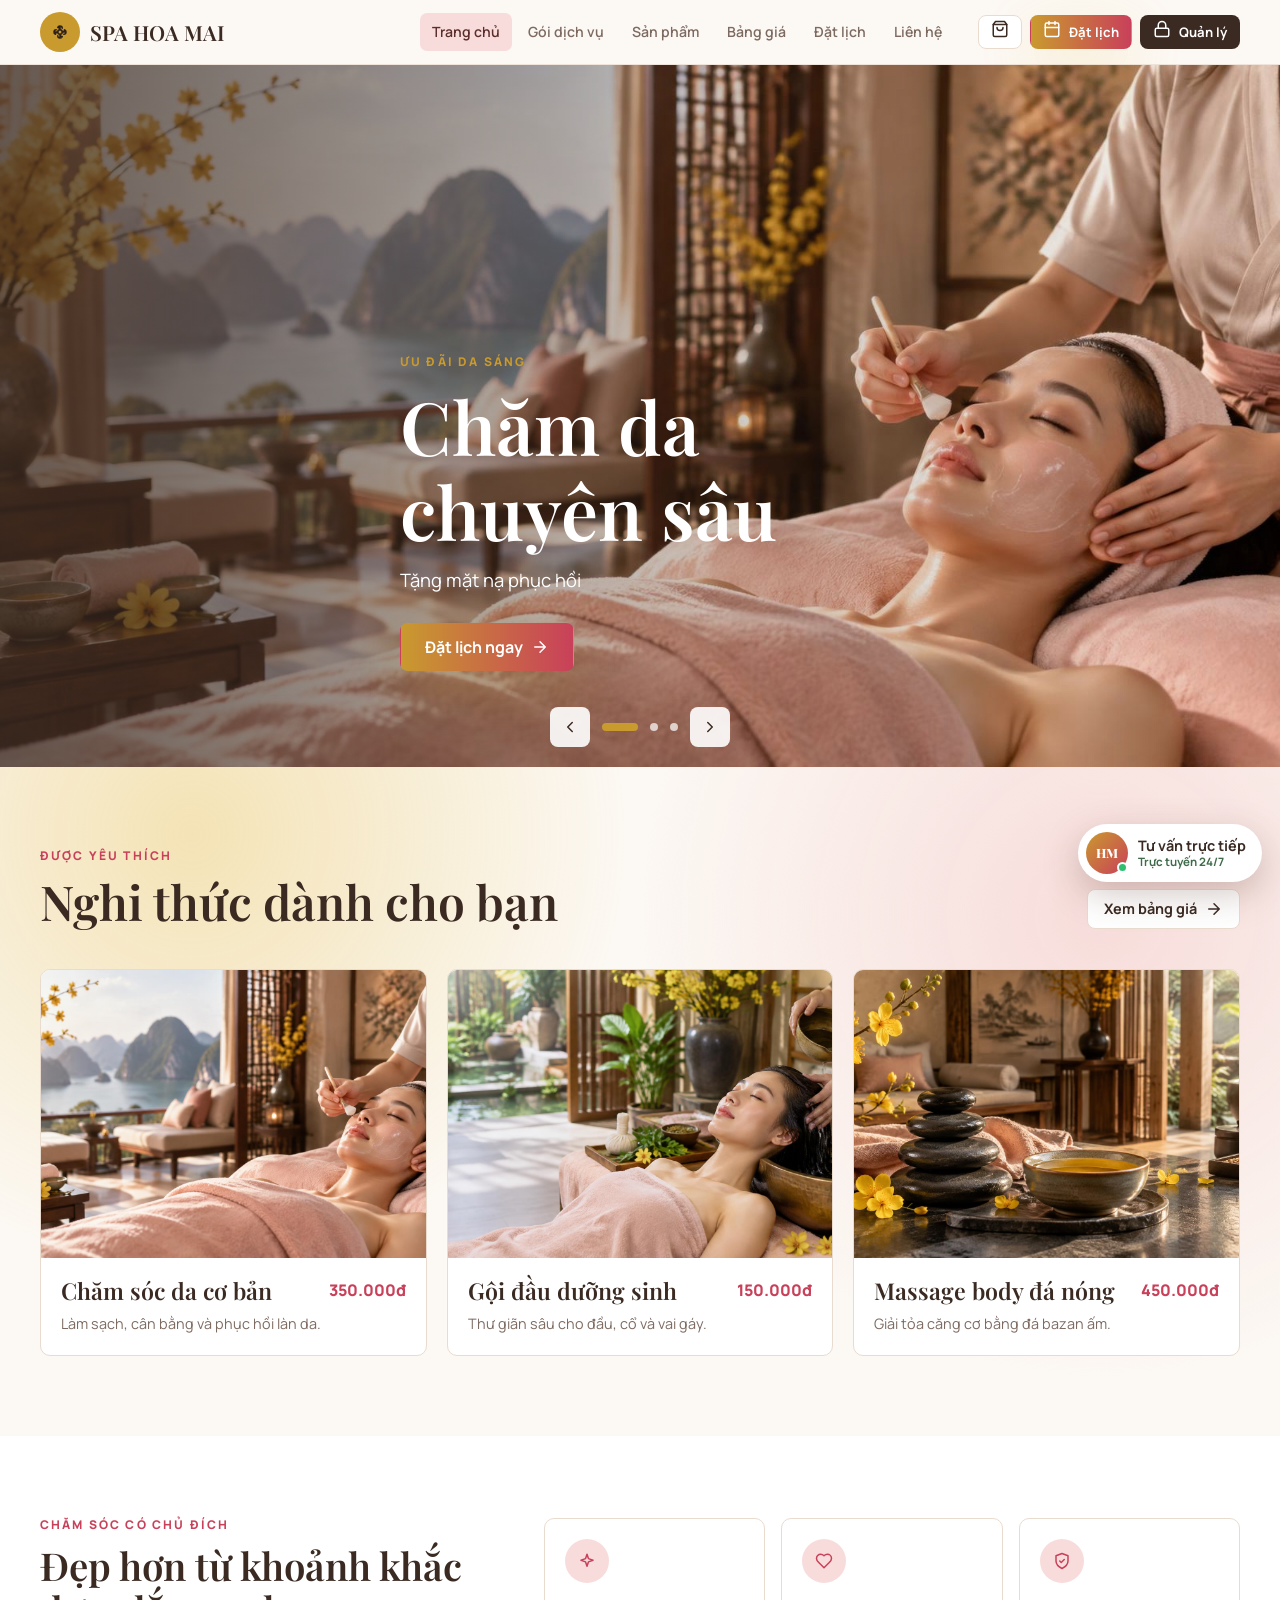
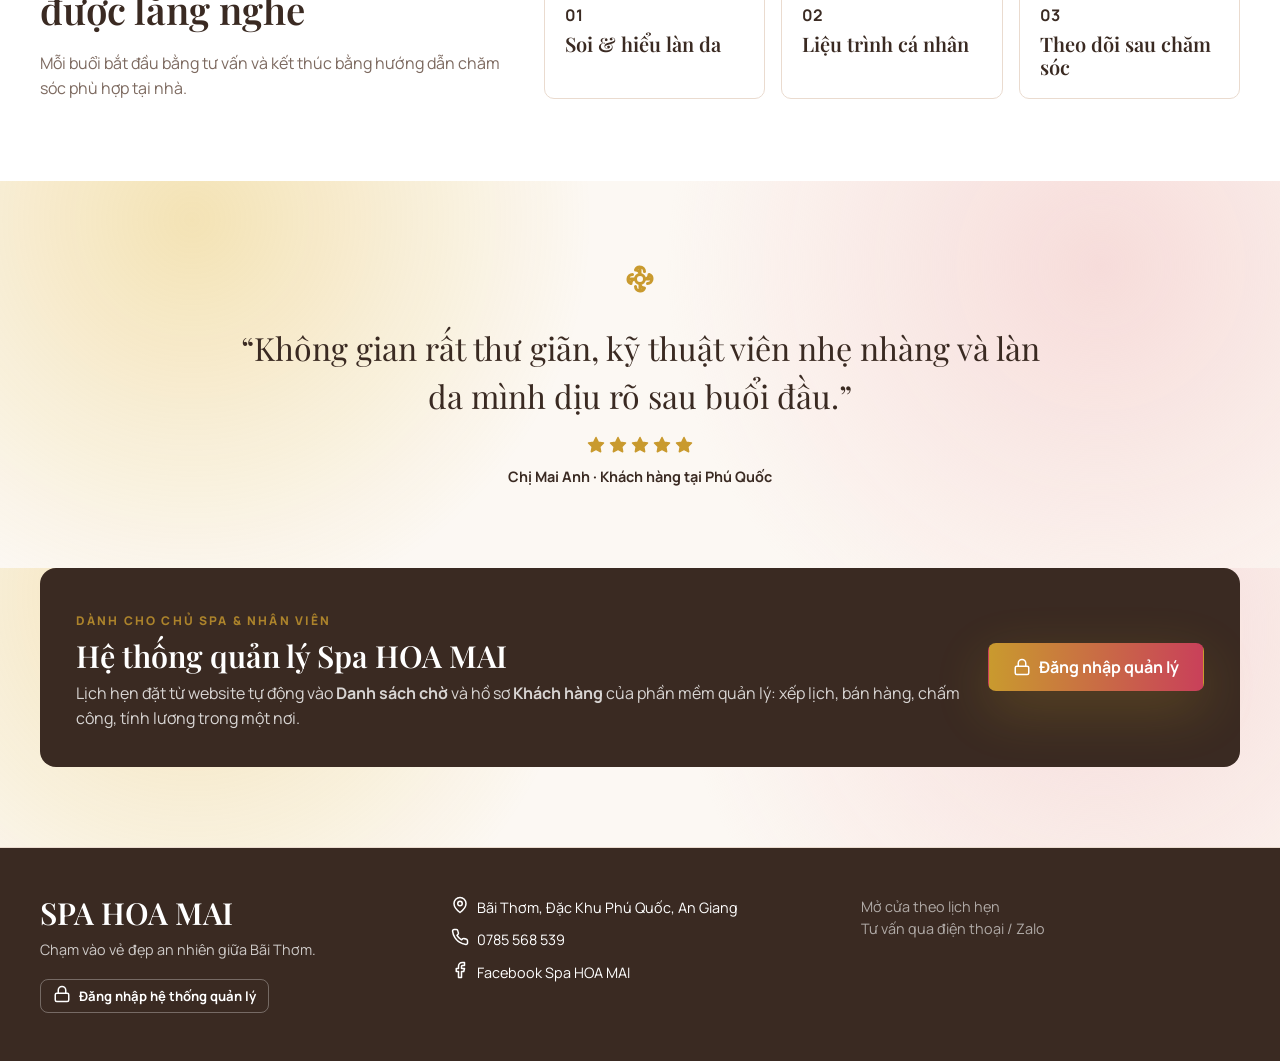
==== index.html @ ad9b7788 "Đổi tài khoản nhận tiền sang ACB 229338189 (tài khoản SePay theo dõi) Co-Authored-By: Claude Opus 5." ====
<!doctype html>
<html lang="vi">
<head>
<meta charset="utf-8">
<meta name="viewport" content="width=device-width,initial-scale=1">
<title>Spa HOA MAI — Chạm vào vẻ đẹp an nhiên</title>
<meta name="description" content="Đặt lịch chăm sóc da, gội đầu dưỡng sinh và massage đá nóng tại Spa HOA MAI, Bãi Thơm, Phú Quốc.">
<meta property="og:title" content="Spa HOA MAI — Chạm vào vẻ đẹp an nhiên">
<meta property="og:description" content="Liệu trình thư giãn và chăm sóc sắc đẹp tại Bãi Thơm, Phú Quốc.">
<meta property="og:type" content="website">
<meta property="og:image" content="assets/hoa-mai-facial.jpg">
<link rel="icon" href="favicon.ico">
<link rel="preconnect" href="https://fonts.googleapis.com">
<link rel="preconnect" href="https://fonts.gstatic.com" crossorigin>
<link href="https://fonts.googleapis.com/css2?family=Manrope:wght@400;500;600;700;800&family=Playfair+Display:wght@500;600;700&family=Dancing+Script:wght@600;700&display=swap" rel="stylesheet">
<style>
:root{--bg:#fcf8f3;--fg:#3a2a22;--card:#fff;--primary:#c99a2e;--pfg:#2e211a;--secondary:#f6e1e0;--muted:#f5efe8;--mfg:#7d6a60;--accent:#f8dcdb;--afg:#5c2e2b;--border:#eadbcf;--gold:#e0b227;--blush:#f5d3d2;--rose:#c9405a;--leaf:#3f6b4a;--r:10px;--shadow:0 18px 55px rgba(224,178,39,.2)}
*{box-sizing:border-box}[hidden]{display:none!important}html{scroll-behavior:smooth}
body{margin:0;background:var(--bg);color:var(--fg);font-family:Manrope,system-ui,sans-serif;line-height:1.55;-webkit-font-smoothing:antialiased}
img{max-width:100%;display:block}a{color:inherit;text-decoration:none}button{font:inherit;cursor:pointer}
h1,h2,h3,.display{font-family:"Playfair Display",Georgia,serif;font-weight:600;margin:0;line-height:1.15}
p{margin:0}
:focus-visible{outline:3px solid rgba(201,154,46,.55);outline-offset:3px}
.wrap{max-width:1240px;margin:0 auto;padding:0 20px}
.eyebrow{color:var(--rose);font-size:.75rem;font-weight:800;text-transform:uppercase;letter-spacing:.18em}
.muted{color:var(--mfg)}
.mesh{background:radial-gradient(circle at 15% 10%,rgba(224,178,39,.3),transparent 35%),radial-gradient(circle at 86% 22%,rgba(245,211,210,.75),transparent 38%),var(--bg)}
.card{background:var(--card);border:1px solid var(--border);border-radius:var(--r)}
.glow{border:1px solid var(--border);transition:border-color .25s,box-shadow .25s,transform .25s}
.glow:hover{border-color:var(--gold);box-shadow:0 15px 45px rgba(224,178,39,.23);transform:translateY(-3px)}
svg.i{width:18px;height:18px;flex-shrink:0;stroke:currentColor;fill:none;stroke-width:2;stroke-linecap:round;stroke-linejoin:round}
/* buttons */
.btn{display:inline-flex;align-items:center;justify-content:center;gap:8px;height:40px;padding:0 16px;border-radius:8px;border:1px solid transparent;font-weight:700;font-size:.9rem;background:transparent;color:inherit;transition:filter .2s,background .2s,border-color .2s;white-space:nowrap}
.btn.luxe{background:linear-gradient(90deg,var(--primary),var(--rose));color:#fff;box-shadow:var(--shadow)}
.btn.luxe:hover{filter:brightness(1.06)}
.btn.outline{border-color:var(--border);background:var(--card)}
.btn.outline:hover{border-color:var(--gold);background:var(--accent)}
.btn.ghost:hover{background:var(--accent)}
.btn.lg{height:48px;padding:0 24px;font-size:1rem}
.btn.sm{height:34px;padding:0 12px;font-size:.82rem}
.btn.icon{width:40px;padding:0}
.btn.dark{background:var(--fg);color:#fff}
.btn:disabled{opacity:.6;cursor:not-allowed}
/* header */
header.top{position:sticky;top:0;z-index:40;background:rgba(252,248,243,.92);backdrop-filter:blur(16px);border-bottom:1px solid rgba(234,219,207,.7)}
.hbar{display:flex;align-items:center;gap:24px;padding-top:12px;padding-bottom:12px}
.brand{display:flex;align-items:center;gap:10px;min-width:0}
.brand .logo{width:40px;height:40px;border-radius:50%;background:var(--primary);color:var(--pfg);display:grid;place-items:center}
.brand b{font-family:"Playfair Display",serif;font-size:1.3rem;font-weight:600;white-space:nowrap}
nav.main{display:flex;gap:4px;margin-left:auto}
nav.main a{padding:8px 12px;border-radius:7px;font-size:.88rem;font-weight:600;color:var(--mfg);transition:background .2s,color .2s}
nav.main a:hover,nav.main a.on{background:var(--accent);color:var(--afg)}
.hact{display:flex;gap:8px;align-items:center}
.cartdot{position:relative}
.cartdot i{position:absolute;top:-6px;right:-6px;min-width:18px;height:18px;border-radius:9px;background:var(--rose);color:#fff;font-size:.68rem;font-style:normal;display:grid;place-items:center;padding:0 4px}
@media(max-width:1020px){
 .hbar{flex-wrap:wrap;gap:10px}
 .hact{margin-left:auto}
 nav.main{order:3;width:100%;display:grid;grid-template-columns:repeat(3,1fr);border-top:1px solid rgba(234,219,207,.6);padding-top:8px;margin-left:0}
 nav.main a{text-align:center;font-size:.72rem;padding:8px 4px}
 .hide-sm{display:none!important}
}
@media(max-width:430px){.xs-hide{display:none}.brand b{font-size:1.1rem}.hbar{flex-wrap:wrap}}
/* hero */
.hero{position:relative;min-height:78vh;overflow:hidden;background:var(--fg)}
.slide{position:absolute;inset:0;opacity:0;transition:opacity .7s;pointer-events:none}
.slide.on{opacity:1;pointer-events:auto}
.slide img{width:100%;height:100%;object-fit:cover}
.slide .ov{position:absolute;inset:0;background:linear-gradient(90deg,rgba(58,42,34,.78),rgba(58,42,34,.25) 55%,transparent)}
.slide .txt{position:absolute;left:0;right:0;bottom:96px}
.slide .txt>div{max-width:520px;color:#fff}
.slide h1{font-size:clamp(2.8rem,6vw,4.6rem);margin-top:12px}
.slide p.c{font-size:1.15rem;margin-top:14px}
.dots{position:absolute;left:0;right:0;bottom:20px;display:flex;justify-content:center;align-items:center;gap:12px}
.dots .d{height:8px;width:8px;border-radius:4px;border:0;background:rgba(255,255,255,.7);transition:all .3s;padding:0}
.dots .d.on{width:36px;background:var(--primary)}
.dots .btn{background:rgba(255,255,255,.9);color:var(--fg)}
@media(max-width:700px){.hero{min-height:72vh}.slide .txt{bottom:80px}}
/* sections */
section.pad{padding:80px 0}
@media(max-width:700px){section.pad{padding:56px 0}}
.shead{display:flex;justify-content:space-between;align-items:flex-end;gap:16px;flex-wrap:wrap}
.shead h2{font-size:clamp(2rem,4vw,3rem);margin-top:8px}
.grid3{display:grid;grid-template-columns:repeat(3,1fr);gap:20px;margin-top:40px}
@media(max-width:860px){.grid3{grid-template-columns:1fr}}
.svc{overflow:hidden;background:var(--card);border-radius:var(--r);display:block}
.svc .ph{aspect-ratio:4/3;overflow:hidden}
.svc .ph img{width:100%;height:100%;object-fit:cover;transition:transform .5s}
.svc:hover .ph img{transform:scale(1.05)}
.svc .bd{padding:20px}
.svc .row{display:flex;justify-content:space-between;gap:12px}
.svc h3{font-size:1.45rem}
.price{color:var(--rose);font-weight:800;white-space:nowrap}
.why{display:grid;grid-template-columns:.8fr 1.2fr;gap:40px;align-items:center}
@media(max-width:860px){.why{grid-template-columns:1fr}}
.why .steps{display:grid;grid-template-columns:repeat(3,1fr);gap:16px}
@media(max-width:600px){.why .steps{grid-template-columns:1fr}}
.stepc{padding:20px;border-radius:var(--r);background:var(--card)}
.ic{width:44px;height:44px;border-radius:50%;background:var(--accent);color:var(--rose);display:grid;place-items:center}
.quote{max-width:880px;margin:0 auto;text-align:center}
.quote .q{font-family:"Playfair Display",serif;font-size:clamp(1.5rem,3vw,2rem);line-height:1.5;margin-top:20px}
.stars{display:flex;justify-content:center;gap:4px;color:var(--primary);margin-top:16px}
.stars svg{fill:currentColor}
.crmband{background:var(--fg);color:#fff;border-radius:16px;padding:36px;display:grid;grid-template-columns:1.3fr auto;gap:24px;align-items:center}
.crmband p{opacity:.8;margin-top:8px}
@media(max-width:760px){.crmband{grid-template-columns:1fr;padding:26px}}
/* page intro */
.intro{border-bottom:1px solid var(--border)}
.intro .wrap{padding-top:48px;padding-bottom:64px}
.intro h1{font-size:clamp(2.2rem,5vw,3.8rem);max-width:780px;margin-top:12px}
.intro p.c{max-width:640px;margin-top:16px}
/* table */
.tbl{overflow-x:auto;border-radius:var(--r);border:1px solid var(--border);background:var(--card);box-shadow:var(--shadow)}
table{width:100%;min-width:650px;border-collapse:collapse;text-align:left}
thead{background:var(--rose);color:#fff}
th,td{padding:16px 20px}
th{font-size:.85rem}
tbody tr{border-top:1px solid var(--border);transition:background .2s}
tbody tr:nth-child(even){background:rgba(246,225,224,.35)}
tbody tr:hover{background:rgba(248,220,219,.7)}
.lnk{display:inline-flex;align-items:center;gap:4px;color:var(--rose);font-weight:700}
/* product */
.prod{display:grid;grid-template-columns:1.15fr .85fr;gap:40px;margin-top:28px}
@media(max-width:960px){.prod{grid-template-columns:1fr}}
.hero-img{aspect-ratio:4/3;overflow:hidden;border-radius:var(--r);background:var(--muted)}
.hero-img img{width:100%;height:100%;object-fit:cover}
.thumbs{display:grid;grid-template-columns:repeat(3,1fr);gap:12px;margin-top:12px}
.thumbs button{aspect-ratio:4/3;overflow:hidden;border-radius:8px;border:2px solid transparent;padding:0;background:none}
.thumbs button.on{border-color:var(--primary)}
.thumbs img{width:100%;height:100%;object-fit:cover}
.sticky{position:sticky;top:130px;align-self:start}
@media(max-width:960px){.sticky{position:static}}
fieldset{border:0;padding:0;margin:24px 0 0}
legend{font-weight:800;font-size:.88rem;margin-bottom:8px;padding:0}
.opts{display:flex;flex-wrap:wrap;gap:8px}
.grid4{display:grid;grid-template-columns:repeat(4,1fr);gap:16px;margin-top:32px}
@media(max-width:860px){.grid4{grid-template-columns:1fr 1fr}}
.grid2{display:grid;grid-template-columns:1fr 1fr;gap:24px}
@media(max-width:760px){.grid2{grid-template-columns:1fr}}
.pkg{overflow:hidden;display:flex;flex-direction:column}.pkg .art{aspect-ratio:5/3;border-bottom:1px solid var(--border);overflow:hidden}.pkg .art img{width:100%;height:100%;object-fit:cover;display:block;transition:transform .5s}.pkg:hover .art img{transform:scale(1.05)}
.treat{display:grid;grid-template-columns:180px 1fr;overflow:hidden;border-radius:var(--r);background:var(--card)}
.treat img{width:100%;height:100%;min-height:190px;object-fit:cover}
@media(max-width:560px){.pkg{overflow:hidden;display:flex;flex-direction:column}.pkg .art{aspect-ratio:5/3;border-bottom:1px solid var(--border);overflow:hidden}.pkg .art img{width:100%;height:100%;object-fit:cover;display:block;transition:transform .5s}.pkg:hover .art img{transform:scale(1.05)}
.treat{grid-template-columns:1fr}}
/* cart */
.cart{display:grid;grid-template-columns:1fr .9fr;gap:32px;margin-top:32px}
@media(max-width:960px){.cart{grid-template-columns:1fr}}
.citem{display:grid;grid-template-columns:72px minmax(0,1fr) auto;gap:12px;align-items:center;padding:12px;border-radius:var(--r);background:var(--card);margin-bottom:12px}
.citem img{width:64px;height:64px;border-radius:8px;object-fit:cover}
.trunc{white-space:nowrap;overflow:hidden;text-overflow:ellipsis}
.form{padding:24px;border-radius:var(--r);background:var(--card);border:1px solid var(--border);box-shadow:var(--shadow)}
.form .f{display:grid;gap:14px;margin-top:20px}
.inp{height:44px;width:100%;border:1px solid var(--border);border-radius:8px;background:var(--bg);padding:0 12px;font:inherit;color:inherit}
textarea.inp{height:auto;min-height:80px;padding:10px 12px;resize:vertical}
.inp:focus{outline:2px solid rgba(201,154,46,.5);border-color:var(--primary)}
.two{display:grid;grid-template-columns:1fr 1fr;gap:12px}
@media(max-width:480px){.two{grid-template-columns:1fr}}
.total{display:flex;justify-content:space-between;border-top:1px solid var(--border);padding-top:20px;font-size:1.3rem;font-weight:800}
.ok{max-width:520px;margin:0 auto;padding:28px;text-align:center;border:1px solid var(--primary);border-radius:var(--r);background:var(--card);box-shadow:var(--shadow)}
.qr{margin:20px auto 0;width:100%;max-width:280px;aspect-ratio:1;border-radius:var(--r);border:1px solid var(--border);object-fit:contain;background:#fff}
.bank{margin-top:20px;border-radius:8px;background:var(--muted);padding:16px;font-size:.9rem}
.note{font-size:.82rem;border-radius:8px;background:var(--accent);color:var(--afg);padding:10px 12px}
/* modal */
.modal{position:fixed;inset:0;background:rgba(40,28,22,.55);display:grid;place-items:center;z-index:60;padding:16px}
.modal[hidden]{display:none}
.modal .box{width:100%;max-width:460px;background:var(--card);border-radius:14px;padding:24px;display:grid;gap:16px}
/* footer */
footer{background:var(--fg);color:#fff;border-top:1px solid var(--border)}
footer .wrap{display:grid;grid-template-columns:repeat(3,1fr);gap:32px;padding-top:48px;padding-bottom:48px}
footer a:hover{color:var(--primary)}
footer .ln{display:flex;gap:8px;align-items:center;font-size:.9rem;margin-bottom:8px}
@media(max-width:760px){footer .wrap{grid-template-columns:1fr}}
.totop{position:fixed;bottom:20px;left:50%;transform:translateX(-50%);z-index:50;border-radius:50%}
.toast{position:fixed;bottom:24px;right:24px;background:var(--fg);color:#fff;padding:12px 16px;border-radius:10px;z-index:70;font-size:.9rem;max-width:320px}
.bk{display:grid;grid-template-columns:minmax(0,1fr) 380px;gap:28px;margin-top:24px;align-items:start}
@media(max-width:1000px){.bk{grid-template-columns:1fr}}
.bk-main{display:grid;gap:18px;min-width:0}.bk-main>*{min-width:0}
.bk-card{background:var(--card);border:1px solid var(--border);border-radius:14px;padding:22px}
.bk-h{display:flex;gap:14px;align-items:flex-start;margin-bottom:16px}.bk-h h2{font-size:1.35rem}.bk-h p{font-size:.84rem;margin-top:2px}
.bk-n{width:32px;height:32px;border-radius:50%;background:linear-gradient(135deg,var(--primary),var(--rose));color:#fff;display:grid;place-items:center;font-weight:800;flex-shrink:0}
.f2{display:grid;grid-template-columns:170px 1fr 1fr;gap:12px}.f2 label{font-size:.8rem;font-weight:700;display:grid;gap:6px}
@media(max-width:700px){.f2{grid-template-columns:1fr 1fr}.f2 label:nth-child(2){grid-column:span 1}}
@media(max-width:460px){.f2{grid-template-columns:1fr}}
.empty-note{padding:14px;border:1px dashed var(--border);border-radius:10px;font-size:.9rem;margin-bottom:12px}
.addrow{display:flex;gap:8px;margin-top:4px}.addrow .inp{flex:1}
.prods{display:grid;grid-template-columns:repeat(auto-fill,minmax(240px,1fr));gap:10px}
.prod-r{display:flex;justify-content:space-between;align-items:center;gap:10px;border:1px solid var(--border);border-radius:10px;padding:10px 12px;transition:border-color .2s,background .2s}
.prod-r.on{border-color:var(--primary);background:#fdf6ea}
.qty{display:flex;align-items:center;gap:6px}.qty button{width:30px;height:30px;border-radius:8px;border:1px solid var(--border);background:var(--bg);font-weight:800}.qty button:disabled{opacity:.4;cursor:not-allowed}.qty span{min-width:18px;text-align:center;font-weight:800}
.days{display:flex;gap:8px;overflow-x:auto;padding-bottom:6px;scrollbar-width:thin}
.day{flex:0 0 64px;display:grid;justify-items:center;gap:0;padding:8px 0;border:1px solid var(--border);border-radius:10px;background:var(--bg)}
.day b{font-size:1.25rem;line-height:1.2}.day small{font-size:.7rem;color:var(--mfg)}
.day.on,.slot.on{background:linear-gradient(135deg,var(--primary),var(--rose));border-color:transparent;color:#fff}.day.on small{color:rgba(255,255,255,.85)}
.slots{display:grid;grid-template-columns:repeat(auto-fill,minmax(74px,1fr));gap:8px;margin-top:14px}
.slot{height:38px;border:1px solid var(--border);border-radius:8px;background:var(--bg);font-weight:700;font-size:.88rem}
.slot:hover:not(:disabled),.day:hover,.stf:hover:not(:disabled){border-color:var(--gold)}
.slot:disabled{opacity:.35;text-decoration:line-through;cursor:not-allowed}
.staffs{display:grid;grid-template-columns:repeat(auto-fill,minmax(130px,1fr));gap:10px}
.stf{display:grid;justify-items:center;gap:4px;padding:14px 8px;border:1.5px solid var(--border);border-radius:12px;background:var(--bg);text-align:center}
.stf .av{width:42px;height:42px;border-radius:50%;color:#fff;display:grid;place-items:center;font-weight:800;font-size:1.05rem}
.stf small{font-size:.74rem;color:var(--mfg)}
.stf.on{border-color:var(--rose);background:var(--accent)}
.stf:disabled{opacity:.45;cursor:not-allowed}
.bk-sum{position:sticky;top:130px;background:var(--card);border:1px solid var(--border);border-radius:14px;padding:22px;box-shadow:var(--shadow)}
@media(max-width:1000px){.bk-sum{position:static}}
.bk-sum h2{font-size:1.4rem;margin-bottom:8px}
.sgroup{border-top:1px solid var(--border);padding:12px 0}
.sl{font-size:.7rem;font-weight:800;letter-spacing:.14em;text-transform:uppercase;color:var(--rose);margin-bottom:6px}
.sr{display:flex;justify-content:space-between;gap:12px;font-size:.88rem;padding:3px 0}.sr span{color:var(--mfg)}.sr span small{display:block;font-size:.74rem}.sr b{text-align:right}
.bk-sum .total{font-size:1.15rem;padding-top:10px;margin-top:6px}
.done{max-width:980px;margin:0 auto;background:var(--card);border:1px solid var(--primary);border-radius:16px;padding:28px;box-shadow:var(--shadow)}
.done-h{display:flex;gap:16px;align-items:center;padding-bottom:18px;border-bottom:1px solid var(--border)}
.done-g{display:grid;grid-template-columns:minmax(0,1fr) 300px;gap:28px;margin-top:8px}
@media(max-width:820px){.done-g{grid-template-columns:1fr}}
.dt{font-family:Manrope;font-size:.75rem;font-weight:800;letter-spacing:.14em;text-transform:uppercase;color:var(--rose);margin:20px 0 8px}
table.kv{min-width:0;width:100%}table.kv th,table.kv td{padding:7px 0;border-bottom:1px dashed var(--border);font-size:.92rem;vertical-align:top}table.kv th{color:var(--mfg);font-weight:600;width:42%}
.done .tbl thead{background:var(--muted);color:var(--fg)}.done .tbl th,.done .tbl td{padding:10px 14px}
.done-pay{text-align:center;padding-top:20px}
.done-a{display:flex;gap:8px;justify-content:center;flex-wrap:wrap;margin-top:22px}
a.pkg{color:inherit}
@media print{header.top,footer,.totop,.noprint,.toast{display:none!important}.mesh{background:#fff!important}.done{box-shadow:none;border-color:#ccc}}
.fsm{position:fixed;inset:0;z-index:80;background:rgba(40,22,16,.62);backdrop-filter:blur(3px);display:grid;place-items:center;padding:16px;animation:fsfade .25s ease}
@keyframes fsfade{from{opacity:0}to{opacity:1}}@keyframes fspop{from{opacity:0;transform:translateY(16px) scale(.97)}to{opacity:1;transform:none}}
.fsbox{position:relative;width:100%;max-width:560px;max-height:calc(100vh - 32px);overflow:auto;background:var(--card);border-radius:20px;box-shadow:0 30px 80px rgba(0,0,0,.35);animation:fspop .35s ease}
.fsx{position:absolute;top:12px;right:12px;z-index:2;width:40px;height:40px;border-radius:50%;border:0;background:rgba(255,255,255,.95);color:var(--fg);display:grid;place-items:center;box-shadow:0 4px 14px rgba(0,0,0,.2);transition:transform .2s}
.fsx:hover{transform:rotate(90deg)}
.fshero{position:relative;height:190px;overflow:hidden}.fshero img{width:100%;height:100%;object-fit:cover}
.fshero::after{content:"";position:absolute;inset:0;background:linear-gradient(180deg,rgba(58,42,34,.05),rgba(58,42,34,.75))}
.fsbadge{position:absolute;left:18px;top:16px;z-index:1;display:inline-flex;align-items:center;gap:6px;background:linear-gradient(90deg,var(--primary),var(--rose));color:#fff;font-weight:800;font-size:.78rem;letter-spacing:.16em;padding:7px 14px;border-radius:99px;box-shadow:0 6px 18px rgba(201,64,90,.4)}
.fsbadge svg{width:15px;height:15px;fill:#fff;stroke:none}
.fscd{position:absolute;left:18px;right:18px;bottom:14px;z-index:1;display:flex;align-items:center;gap:8px;color:#fff;font-size:.8rem;font-weight:700}
.fscd b{display:inline-grid;place-items:center;min-width:42px;height:42px;border-radius:10px;background:rgba(255,255,255,.18);backdrop-filter:blur(4px);font-size:1.2rem;font-variant-numeric:tabular-nums}
.fscd small{display:block;font-size:.62rem;opacity:.8;text-align:center;margin-top:2px}
.fsbody{padding:20px 22px 22px}
.fsbody h2{font-size:1.8rem}.fsbody .sub{color:var(--mfg);margin-top:6px}
.fsit{display:grid;grid-template-columns:64px minmax(0,1fr) auto;gap:12px;align-items:center;padding:12px 0;border-bottom:1px dashed var(--border)}
.fsit img{width:64px;height:64px;border-radius:10px;object-fit:cover}
.fsit .old{color:var(--mfg);text-decoration:line-through;font-size:.82rem;margin-right:6px}
.fsit .new{color:var(--rose);font-weight:800;font-size:1.05rem}
.fsit .off{display:inline-block;background:var(--accent);color:var(--afg);font-size:.7rem;font-weight:800;border-radius:6px;padding:2px 6px;margin-left:6px}
.fsbar{height:6px;border-radius:3px;background:var(--muted);margin-top:6px;overflow:hidden}.fsbar i{display:block;height:100%;background:linear-gradient(90deg,var(--primary),var(--rose))}
.fscode{display:flex;align-items:center;justify-content:space-between;gap:10px;margin-top:16px;padding:10px 14px;border:1.5px dashed var(--primary);border-radius:10px;background:#fdf6ea}
.fscode b{letter-spacing:.14em;font-size:1.05rem}
.fschip{position:fixed;left:16px;bottom:16px;z-index:55;display:inline-flex;align-items:center;gap:8px;border:0;border-radius:99px;padding:10px 16px;background:linear-gradient(90deg,var(--primary),var(--rose));color:#fff;font-weight:800;font-size:.85rem;box-shadow:0 10px 30px rgba(201,64,90,.35)}
.fschip svg{width:16px;height:16px;fill:#fff;stroke:none}.fschip span{font-variant-numeric:tabular-nums;opacity:.9;font-weight:700}
body.noscroll{overflow:hidden}
@media(max-width:520px){.fsit{grid-template-columns:56px minmax(0,1fr)}.fsit img{width:56px;height:56px}.fsit .btn{grid-column:2;justify-self:start}.fshero{height:160px}.fsbody h2{font-size:1.45rem}.fscd b{min-width:36px;height:36px;font-size:1rem}}
.mn-page{padding:32px 0 64px;background:radial-gradient(circle at 10% 0,rgba(224,178,39,.18),transparent 40%),radial-gradient(circle at 90% 30%,rgba(245,211,210,.6),transparent 40%),var(--bg)}
.menu{position:relative;max-width:960px;margin:20px auto 0;padding:48px 56px 0;border-radius:22px;overflow:hidden;background:linear-gradient(180deg,#fbf5ec,#f8efe4);border:1px solid var(--border);box-shadow:0 30px 80px rgba(120,80,40,.14)}
.menu::before{content:"";position:absolute;inset:0;pointer-events:none;opacity:.5;background-image:radial-gradient(rgba(150,110,70,.07) 1px,transparent 1px);background-size:6px 6px}
.menu>*{position:relative}
.br{position:absolute;width:110px;height:190px;color:#3f6b4a;opacity:.22;pointer-events:none}
.br.tl{top:-20px;left:-24px;transform:rotate(-20deg)}.br.tr{top:-20px;right:-24px;transform:scaleX(-1) rotate(-20deg)}
.mn-top{display:flex;align-items:center;justify-content:center;gap:18px;text-align:left}
.mn-logo{width:84px;height:84px;border-radius:50%;border:2px solid var(--primary);display:grid;place-items:center;color:var(--rose);background:#fff8ee;box-shadow:inset 0 0 0 6px #fbf5ec,0 0 0 1px rgba(201,154,46,.35)}
.mn-top h1{font-size:clamp(2.2rem,5vw,3.6rem);letter-spacing:.02em;color:var(--fg)}
.mn-sub{font-family:"Playfair Display",serif;font-size:1.15rem;color:#6b4a3a;margin-top:2px}
.mn-script{font-family:"Dancing Script",cursive;font-size:clamp(2.6rem,6vw,3.8rem);text-align:center;color:var(--rose);line-height:1.1;margin-top:10px}
.mn-orn{display:flex;align-items:center;justify-content:center;gap:12px;color:var(--primary);margin:6px 0 22px}.mn-orn span{height:1px;width:min(34%,240px);background:linear-gradient(90deg,transparent,var(--primary),transparent)}
.mn-band{display:grid;grid-template-columns:1fr auto 1fr auto 1fr;align-items:center;gap:16px;padding:14px 22px;border-radius:99px;background:linear-gradient(90deg,#5c3a2e,#7a4a3a);color:#fbeee0;font-size:.92rem}
.mn-band>a,.mn-band>span{display:flex;align-items:center;gap:10px;justify-content:center}
.mn-band svg.i{width:34px;height:34px;padding:6px;border-radius:50%;border:1.5px solid rgba(251,238,224,.6)}
.mn-band .mid{text-align:center;letter-spacing:.14em;font-size:.78rem;font-weight:700}
.mn-band>i{width:1px;height:34px;background:rgba(251,238,224,.35)}
.mn-band>a span{font-weight:800;font-size:1.05rem;letter-spacing:.04em}
.mn-flash{margin:18px auto 0;width:max-content;max-width:100%;display:flex;align-items:center;gap:8px;padding:8px 16px;border-radius:99px;background:linear-gradient(90deg,var(--primary),var(--rose));color:#fff;font-weight:700;font-size:.85rem}.mn-flash svg{width:15px;height:15px;fill:#fff}
.mn-sec{display:grid;grid-template-columns:230px minmax(0,1fr);gap:30px;align-items:center;padding:30px 0;border-bottom:1px solid rgba(201,154,46,.3)}
.mn-sec.rev{grid-template-columns:minmax(0,1fr) 230px}.mn-sec.rev .mn-deco{order:2}
.mn-deco{position:relative;height:230px}
.mn-deco img{width:210px;height:210px;border-radius:50%;object-fit:cover;border:6px solid #fff;box-shadow:0 14px 40px rgba(120,80,40,.2);position:relative;z-index:1;margin:10px auto 0}
.mn-deco .br{width:90px;height:160px;opacity:.35;bottom:-20px;top:auto;left:-10px}.mn-sec.rev .mn-deco .br{left:auto;right:-10px;transform:scaleX(-1)}
.mn-head{display:flex;align-items:center;gap:16px;margin-bottom:12px}
.mn-ic{width:64px;height:64px;border-radius:50%;background:#5c3a2e;display:grid;place-items:center;flex-shrink:0;box-shadow:0 0 0 4px #fbf5ec,0 0 0 5px rgba(92,58,46,.4)}
.mn-ic svg{width:40px;height:40px;fill:none;stroke:#fbeee0;stroke-width:2.2;stroke-linecap:round;stroke-linejoin:round}
.mn-head h2{font-size:clamp(1.6rem,3vw,2.1rem);letter-spacing:.08em;text-transform:uppercase;color:#5c3a2e}
.mn-list{list-style:none;margin:0;padding:0}
.mn-list a{display:flex;align-items:baseline;gap:10px;padding:7px 4px;border-radius:8px;transition:background .2s,color .2s}
.mn-list a:hover{background:rgba(248,220,219,.6);color:var(--rose)}
.lf{width:15px;height:15px;fill:#3f6b4a;flex-shrink:0;align-self:center}
.mn-list .nm{font-family:"Playfair Display",serif;font-size:1.15rem;white-space:nowrap}
.mn-list .nm small{font-family:Manrope;font-size:.74rem;color:var(--mfg);margin-left:8px;font-weight:600}
.mn-list .ldr{flex:1;border-bottom:2px dotted rgba(92,58,46,.35);transform:translateY(-4px);min-width:20px}
.mn-list .pr{font-family:"Playfair Display",serif;font-weight:700;font-size:1.15rem;white-space:nowrap;color:#5c3a2e}
.mn-list .pr s{font-family:Manrope;font-size:.8rem;font-weight:500;color:var(--mfg)}.mn-list .pr .fl{color:var(--rose)}
.mn-pill{display:inline-flex;align-items:center;gap:8px;margin-top:14px;padding:8px 18px;border-radius:99px;background:#5c3a2e;color:#fbeee0;font-size:.78rem;font-weight:700;letter-spacing:.08em;text-transform:uppercase}
.mn-pill .lf{fill:#e0b227}
.mn-foot-note{display:flex;gap:14px;align-items:center;margin:30px auto 26px;max-width:680px;padding:16px 22px;border:1.5px solid rgba(201,154,46,.5);border-radius:14px;background:rgba(255,255,255,.55);color:#5c3a2e;font-size:.95rem}
.mn-foot-note>svg{color:var(--primary);flex-shrink:0}
.mn-foot{margin:0 -56px;padding:16px;display:flex;justify-content:center;align-items:center;gap:14px;background:linear-gradient(90deg,#5c3a2e,#7a4a3a);color:#e0b227}
.mn-foot em{font-family:"Dancing Script",cursive;font-style:normal;font-size:1.9rem;color:#fbeee0}
@media(max-width:820px){.menu{padding:36px 20px 0}.mn-foot{margin:0 -20px}.mn-sec,.mn-sec.rev{grid-template-columns:1fr;gap:10px}.mn-deco{display:none}
 .mn-band{grid-template-columns:1fr;border-radius:18px;gap:10px;justify-items:start}.mn-band>i{display:none}.mn-band>a,.mn-band>span{justify-content:flex-start}.mn-band .mid{text-align:left}
 .mn-top{flex-direction:column;text-align:center}.mn-list .nm{white-space:normal}.mn-list .nm small{display:block;margin-left:0}.br.tl,.br.tr{display:none}}
.pay-card{border:1px solid var(--border);border-radius:14px;padding:18px;background:var(--bg);text-align:left}
.pay-card h3{font-family:"Playfair Display",serif;font-size:1.3rem;margin:8px 0 6px}
.pay-card.offer{border:1.5px solid var(--primary);background:linear-gradient(160deg,#fff8ec,#fdecec)}
.pay-card.ok{text-align:center;border-color:var(--leaf);background:#f1f7f2}
.pay-badge{display:inline-block;background:linear-gradient(90deg,var(--primary),var(--rose));color:#fff;font-weight:800;font-size:.74rem;letter-spacing:.1em;padding:4px 10px;border-radius:99px}
.pay-sum{display:grid;grid-template-columns:1fr 1fr;gap:8px;margin:14px 0}.pay-sum>div{background:#fff;border-radius:10px;padding:10px;display:grid;gap:2px;text-align:center}.pay-sum span{font-size:.75rem;color:var(--mfg)}.pay-sum b{color:var(--rose);font-size:1.25rem}.pay-sum s{color:var(--mfg);font-size:1.05rem}
.pay-lines{margin:12px 0;font-size:.86rem}.pay-lines>div{display:flex;justify-content:space-between;gap:10px;padding:4px 0}
.pay-lines .sub{border-top:1px dashed var(--border);margin-top:4px;padding-top:8px}.pay-lines .dc{color:var(--leaf);font-weight:700;border-top:0;margin-top:0;padding-top:4px}
.pay-lines .tt{border-top:1px solid var(--border);margin-top:6px;padding-top:10px;font-size:1rem}.pay-lines .tt b{color:var(--rose);font-size:1.3rem}
.qrbox{text-align:center;background:#fff;border:1px solid var(--border);border-radius:12px;padding:14px}.qrbox svg{width:220px;height:220px;max-width:100%}.qrbox p{font-size:.78rem;color:var(--mfg);margin-top:6px}
.pay-kv{margin-top:10px}.pay-kv th{width:38%}.cp{border:1px solid var(--border);background:#fff;border-radius:6px;font-size:.72rem;font-weight:700;padding:2px 8px;margin-left:6px}.cp:hover{border-color:var(--primary)}
.done-g{grid-template-columns:minmax(0,1fr) 340px!important}@media(max-width:860px){.done-g{grid-template-columns:1fr!important}}
.done-pay{padding-top:20px}
.mn-list .vd{display:inline-flex;align-items:center;gap:4px;flex-shrink:0;align-self:center;margin-left:6px;padding:5px 12px;border-radius:99px;border:1.5px solid var(--rose);color:var(--rose);font-size:.76rem;font-weight:800;white-space:nowrap;transition:background .2s,color .2s}
.mn-list .vd svg.i{width:14px;height:14px}
.mn-list a:hover .vd{background:var(--rose);color:#fff}
@media(max-width:820px){.mn-list a{flex-wrap:wrap}.mn-list .vd{margin:4px 0 0 25px;padding:4px 10px}}
.done-title{font-size:clamp(1.3rem,3vw,1.9rem);letter-spacing:.04em;color:var(--rose);line-height:1.25}
.pay-card h3.offer-t{font-family:Manrope,sans-serif;font-weight:800;font-size:clamp(.9rem,1.6vw,1rem);letter-spacing:0;white-space:nowrap;color:var(--rose);margin:0 0 8px}
.pay-wait{display:flex;gap:12px;align-items:center;margin-top:14px;padding:12px 14px;border-radius:12px;background:#fff8ec;border:1px dashed var(--primary)}
.pay-wait b{display:block;font-size:.92rem}.pay-wait small{color:var(--mfg);font-size:.78rem}
.spin{width:22px;height:22px;border-radius:50%;border:3px solid rgba(201,154,46,.25);border-top-color:var(--rose);animation:sp 1s linear infinite;flex-shrink:0}@keyframes sp{to{transform:rotate(360deg)}}
.cb-fab{position:fixed;right:18px;bottom:18px;z-index:70;display:flex;align-items:center;gap:10px;padding:8px 16px 8px 8px;border:0;border-radius:99px;background:#fff;color:var(--fg);box-shadow:0 12px 36px rgba(92,58,46,.28);transition:transform .2s}
.cb-fab:hover{transform:translateY(-2px)}
.cb-fab-t{display:grid;text-align:left;line-height:1.2}.cb-fab-t b{font-size:.9rem}.cb-fab-t small{font-size:.72rem;color:var(--leaf);font-weight:700}
.cb-av{position:relative;width:42px;height:42px;border-radius:50%;background:linear-gradient(135deg,var(--primary),var(--rose));color:#fff;display:grid;place-items:center;font-weight:800;font-size:.8rem;flex-shrink:0;font-family:"Playfair Display",serif}
.cb-av i{position:absolute;right:0;bottom:1px;width:11px;height:11px;border-radius:50%;background:#2fbf71;border:2px solid #fff}
.cb{position:fixed;right:18px;bottom:18px;z-index:75;width:370px;max-width:calc(100vw - 24px);height:560px;max-height:calc(100vh - 36px);display:flex;flex-direction:column;background:var(--bg);border-radius:20px;overflow:hidden;box-shadow:0 30px 80px rgba(58,42,34,.35);border:1px solid var(--border);animation:fspop .25s ease}
.cb-h{display:flex;align-items:center;gap:10px;padding:12px 14px;background:linear-gradient(90deg,#5c3a2e,#7a4a3a);color:#fff}
.cb-h div{flex:1;display:grid;line-height:1.25}.cb-h small{font-size:.74rem;opacity:.8}
.cb-x{width:34px;height:34px;border-radius:50%;border:0;background:rgba(255,255,255,.15);position:relative}.cb-x::before{content:"";position:absolute;left:10px;right:10px;top:16px;height:2px;background:#fff;border-radius:2px}
.cb-body{flex:1;overflow-y:auto;padding:16px 12px;display:flex;flex-direction:column;gap:8px;background:radial-gradient(circle at 90% 0,rgba(245,211,210,.5),transparent 40%),var(--bg)}
.cb-m{max-width:84%;padding:9px 13px;border-radius:16px;font-size:.9rem;line-height:1.5;white-space:pre-wrap;word-wrap:break-word}
.cb-m.bot{align-self:flex-start;background:#fff;border:1px solid var(--border);border-bottom-left-radius:4px}
.cb-m.me{align-self:flex-end;background:linear-gradient(135deg,var(--primary),var(--rose));color:#fff;border-bottom-right-radius:4px}
.cb-acts{display:flex;flex-wrap:wrap;gap:6px;margin-top:8px}
.cb-acts a,.cb-acts button{display:inline-flex;align-items:center;gap:4px;padding:5px 11px;border-radius:99px;border:1.5px solid var(--rose);color:var(--rose);background:#fff;font-size:.78rem;font-weight:800}
.cb-acts a:hover,.cb-acts button:hover{background:var(--rose);color:#fff}
.cb-typing{align-self:flex-start;background:#fff;border:1px solid var(--border);border-radius:16px;padding:12px 14px;display:flex;gap:4px}
.cb-typing i{width:7px;height:7px;border-radius:50%;background:var(--mfg);opacity:.5;animation:cbt 1.2s infinite}.cb-typing i:nth-child(2){animation-delay:.2s}.cb-typing i:nth-child(3){animation-delay:.4s}
@keyframes cbt{0%,60%,100%{transform:none;opacity:.35}30%{transform:translateY(-4px);opacity:.9}}
.cb-time{align-self:center;font-size:.7rem;color:var(--mfg)}
.cb-quick{display:flex;gap:6px;overflow-x:auto;padding:8px 10px 0;scrollbar-width:none}.cb-quick::-webkit-scrollbar{display:none}
.cb-quick button{flex-shrink:0;border:1px solid var(--border);background:#fff;border-radius:99px;padding:6px 12px;font-size:.78rem;font-weight:700;color:var(--fg)}
.cb-quick button:hover{border-color:var(--rose);color:var(--rose)}
.cb-in{display:flex;gap:8px;padding:10px;background:var(--bg)}
.cb-in input{flex:1;height:42px;border:1px solid var(--border);border-radius:99px;padding:0 16px;font:inherit;font-size:.9rem;background:#fff;color:var(--fg)}
.cb-in input:focus{outline:2px solid rgba(201,154,46,.45);border-color:var(--primary)}
.cb-in button{width:42px;height:42px;border-radius:50%;border:0;background:linear-gradient(135deg,var(--primary),var(--rose));position:relative}
.cb-in button::before{content:"";position:absolute;inset:0;margin:auto;width:18px;height:18px;background:#fff;clip-path:polygon(0 0,100% 50%,0 100%,0 62%,62% 50%,0 38%)}
@media(max-width:520px){.cb{right:0;bottom:0;width:100vw;max-width:100vw;height:100dvh;max-height:100dvh;border-radius:0}.cb-fab-t{display:none}.cb-fab{padding:8px}}
@media print{.cb,.cb-fab{display:none!important}}
.pk{grid-template-columns:184px 1fr;align-items:center}
.pk-img{position:relative;width:184px;height:230px;overflow:hidden;align-self:center;border-radius:0}
.pk-img>img{position:absolute;inset:0;width:100%;height:100%;min-height:0;object-fit:cover;display:block}
.pk-ph{position:absolute;inset:0;display:grid;place-content:center;justify-items:center;gap:10px;text-align:center;background:linear-gradient(160deg,#fbf1e2,#f7dcdc);color:#5c3a2e}
.pk-ph svg{width:64px;height:64px;fill:none;stroke:#c9405a;stroke-width:2;stroke-linecap:round;stroke-linejoin:round;opacity:.8}
.pk-ph span{font-size:.72rem;font-weight:700;letter-spacing:.06em;text-transform:uppercase;color:var(--mfg)}
.pk-body{padding:16px 20px;min-width:0}.pk-h{font-size:1.4rem;margin-top:4px}.pk-desc{margin-top:8px;font-size:.9rem;display:-webkit-box;-webkit-line-clamp:2;-webkit-box-orient:vertical;overflow:hidden}
.pk-tag{position:absolute;left:10px;top:10px;z-index:2;background:linear-gradient(90deg,var(--primary),var(--rose));color:#fff;font-size:.7rem;font-weight:800;padding:3px 9px;border-radius:99px}
.pk-inc{display:flex;flex-wrap:wrap;gap:5px;margin-top:10px}.pk-inc a{font-size:.72rem;font-weight:700;padding:3px 9px;border-radius:99px;background:var(--accent);color:var(--afg)}.pk-inc a:hover{background:var(--rose);color:#fff}
.pk-foot{display:flex;align-items:center;justify-content:space-between;gap:8px;margin-top:10px;padding-top:10px;border-top:1px dashed var(--border)}.pk-foot>div{white-space:nowrap;min-width:0}.pk-foot s{font-size:.78rem}
.pk-foot .btn{height:34px;padding:0 12px;font-size:.8rem;flex-shrink:0}
.pk-off{font-size:.7rem;font-weight:800;background:var(--accent);color:var(--afg);border-radius:6px;padding:2px 6px}
@media(max-width:560px){.pk{grid-template-columns:1fr}.pk-img{width:100%;height:auto;aspect-ratio:4/5;max-height:440px}}
.shop{display:grid;grid-template-columns:repeat(3,minmax(0,1fr));gap:22px}
@media(max-width:960px){.shop{grid-template-columns:repeat(2,minmax(0,1fr))}}@media(max-width:600px){.shop{grid-template-columns:1fr}}
.sp{background:var(--card);border-radius:14px;overflow:hidden;display:flex;flex-direction:column}
.sp-img{position:relative;aspect-ratio:4/5;overflow:hidden;background:var(--muted)}.sp-img svg,.sp-img .sp-own{position:absolute;inset:0;width:100%;height:100%;object-fit:cover;transition:transform .5s}.sp:hover .sp-img svg,.sp:hover .sp-own{transform:scale(1.04)}
.sp-no{position:absolute;left:12px;top:12px;background:rgba(255,255,255,.9);color:var(--rose);font-weight:800;font-size:.72rem;letter-spacing:.12em;padding:4px 10px;border-radius:99px}
.sp-body{padding:18px 20px 20px;display:flex;flex-direction:column;gap:6px;flex:1}.sp-body h2{font-size:1.35rem}.sp-body p{font-size:.88rem;flex:1}
.sp-foot{display:flex;align-items:center;justify-content:space-between;gap:10px;margin-top:8px;padding-top:12px;border-top:1px dashed var(--border)}.sp-foot .price{font-size:1.15rem}.sp-foot small{font-weight:500;font-size:.75rem}
@media(prefers-reduced-motion:reduce){html{scroll-behavior:auto}*,*::before,*::after{transition-duration:.01ms!important;animation-duration:.01ms!important}}
</style>
</head>
<body>
<header class="top"><div class="wrap hbar">
  <a class="brand" href="#/"><span class="logo" data-i="flower"></span><b>SPA HOA MAI</b></a>
  <nav class="main" aria-label="Điều hướng chính" id="nav"></nav>
  <div class="hact">
    <a class="btn outline sm cartdot" href="#/cart" aria-label="Giỏ hàng"><span data-i="bag"></span><i id="cartN" hidden>0</i></a>
    <a class="btn luxe sm" href="#/cart"><span data-i="cal"></span><span class="xs-hide">Đặt lịch</span></a>
    <a class="btn dark sm" href="app/" title="Phần mềm quản lý dành cho chủ spa và nhân viên"><span data-i="lock"></span><span class="hide-sm">Quản lý</span></a>
  </div>
</div></header>
<main id="view"></main>
<footer><div class="wrap">
  <div><p class="display" style="font-size:1.9rem">SPA HOA MAI</p><p style="opacity:.75;font-size:.9rem;margin-top:8px">Chạm vào vẻ đẹp an nhiên giữa Bãi Thơm.</p>
    <a class="btn outline sm" href="app/" style="margin-top:18px;background:transparent;color:#fff;border-color:rgba(255,255,255,.3)"><span data-i="lock"></span>Đăng nhập hệ thống quản lý</a></div>
  <div><p class="ln"><span data-i="pin"></span>Bãi Thơm, Đặc Khu Phú Quốc, An Giang</p><a class="ln" href="tel:0785568539"><span data-i="phone"></span>0785 568 539</a><a class="ln" href="https://www.facebook.com/nangbammo1/" target="_blank" rel="noreferrer"><span data-i="fb"></span>Facebook Spa HOA MAI</a></div>
  <p style="opacity:.6;font-size:.9rem">Mở cửa theo lịch hẹn<br>Tư vấn qua điện thoại / Zalo</p>
</div></footer>
<button class="btn luxe icon totop" id="totop" aria-label="Cuộn lên trên" hidden><span data-i="up"></span></button>
<div class="modal" id="modal" hidden><div class="box" role="dialog" aria-modal="true" aria-labelledby="mTitle"></div></div>
<div class="fsm" id="fsm" hidden></div>
<button class="fschip" id="fschip" type="button" hidden></button>
<button class="cb-fab" id="cbFab" type="button" aria-label="Mở khung chat Tư vấn trực tiếp"><span class="cb-av">HM<i></i></span><span class="cb-fab-t"><b>Tư vấn trực tiếp</b><small>Trực tuyến 24/7</small></span></button>
<section class="cb" id="cb" hidden aria-label="Tư vấn trực tiếp">
 <header class="cb-h"><span class="cb-av">HM<i></i></span><div><b>Tư vấn trực tiếp</b><small>Spa HOA MAI · đang trực tuyến</small></div><button class="cb-x" type="button" data-act="cb-close" aria-label="Thu nhỏ khung chat"></button></header>
 <div class="cb-body" id="cbBody" aria-live="polite"></div>
 <div class="cb-quick" id="cbQuick"></div>
 <form class="cb-in" id="cbForm" autocomplete="off"><input id="cbText" maxlength="500" placeholder="Nhắn cho spa…" aria-label="Nội dung tin nhắn"><button type="submit" aria-label="Gửi"></button></form>
</section>
<div class="toast" id="toast" hidden></div>
<script>
(function(){
'use strict';
/* ====== Cấu hình kết nối CRM ======
   Website và phần mềm quản lý (thư mục app/) chạy cùng một tên miền.
   Mỗi lịch đặt online được ghi vào hộp thư "vua-web-inbox"; khi mở phần mềm quản lý
   trên cùng trình duyệt, lịch sẽ tự vào Danh sách chờ + hồ sơ Khách hàng. */
const INBOX='vua-web-inbox', CART='hoa-mai-cart', SPA_PHONE='0785568539';
const PAYNOW_PCT=20;
const QRGEN=(()=>{
  const ECC=[-1,10,16,26,18,24,16,18,22,22,26],NB=[-1,1,1,1,2,2,4,4,4,5,5];
  const raw=v=>{let r=(16*v+128)*v+64;if(v>=2){const na=Math.floor(v/7)+2;r-=(25*na-10)*na-55;if(v>=7)r-=36}return r};
  const dcw=v=>Math.floor(raw(v)/8)-ECC[v]*NB[v];
  const mul=(x,y)=>{let z=0;for(let i=7;i>=0;i--){z=(z<<1)^((z>>>7)*0x11D);z^=((y>>>i)&1)*x}return z&255};
  const div=d=>{const r=Array(d-1).fill(0).concat([1]);let root=1;for(let i=0;i<d;i++){for(let j=0;j<r.length;j++){r[j]=mul(r[j],root);if(j+1<r.length)r[j]^=r[j+1]}root=mul(root,2)}return r};
  const rem=(data,dv)=>{const r=dv.map(()=>0);for(const b of data){const f=b^r.shift();r.push(0);dv.forEach((c,i)=>r[i]^=mul(c,f))}return r};
  function encode(text){
    const bytes=Array.from(new TextEncoder().encode(text));let v=1;
    for(;v<=10;v++)if(4+(v<10?8:16)+bytes.length*8<=dcw(v)*8)break;
    if(v>10)throw new Error('QR: nội dung quá dài');
    const bits=[],put=(val,n)=>{for(let i=n-1;i>=0;i--)bits.push((val>>>i)&1)};
    put(4,4);put(bytes.length,v<10?8:16);bytes.forEach(b=>put(b,8));
    const cap=dcw(v)*8;put(0,Math.min(4,cap-bits.length));put(0,(8-bits.length%8)%8);
    for(let p=0xEC;bits.length<cap;p^=0xEC^0x11)put(p,8);
    const data=[];for(let i=0;i<bits.length;i+=8){let b=0;for(let j=0;j<8;j++)b=(b<<1)|bits[i+j];data.push(b)}
    const nb=NB[v],el=ECC[v],rc=Math.floor(raw(v)/8),ns=nb-rc%nb,sl=Math.floor(rc/nb),dv=div(el),blocks=[];
    for(let i=0,k=0;i<nb;i++){const d=data.slice(k,k+sl-el+(i<ns?0:1));k+=d.length;const e=rem(d,dv);if(i<ns)d.push(0);blocks.push(d.concat(e))}
    const cw=[];for(let i=0;i<blocks[0].length;i++)blocks.forEach((b,j)=>{if(i!==sl-el||j>=ns)cw.push(b[i])});
    const n=v*4+17,M=[...Array(n)].map(()=>Array(n).fill(false)),F=[...Array(n)].map(()=>Array(n).fill(false));
    const set=(x,y,d)=>{M[y][x]=d;F[y][x]=true};
    for(let i=0;i<n;i++){set(6,i,i%2===0);set(i,6,i%2===0)}
    const finder=(x,y)=>{for(let dy=-4;dy<=4;dy++)for(let dx=-4;dx<=4;dx++){const d=Math.max(Math.abs(dx),Math.abs(dy)),xx=x+dx,yy=y+dy;if(xx>=0&&xx<n&&yy>=0&&yy<n)set(xx,yy,d!==2&&d!==4)}};
    finder(3,3);finder(n-4,3);finder(3,n-4);
    if(v>1){const na=Math.floor(v/7)+2,step=Math.ceil((v*4+4)/(na*2-2))*2,al=[6];for(let p=n-7;al.length<na;p-=step)al.splice(1,0,p);
      al.forEach((ax,i)=>al.forEach((ay,j)=>{if((i===0&&j===0)||(i===0&&j===na-1)||(i===na-1&&j===0))return;for(let dy=-2;dy<=2;dy++)for(let dx=-2;dx<=2;dx++)set(ax+dx,ay+dy,Math.max(Math.abs(dx),Math.abs(dy))!==1)}))}
    const fmt=mask=>{const d=mask;let r=d;for(let i=0;i<10;i++)r=(r<<1)^((r>>>9)*0x537);const b=((d<<10)|r)^0x5412,g=i=>((b>>>i)&1)!==0;
      for(let i=0;i<=5;i++)set(8,i,g(i));set(8,7,g(6));set(8,8,g(7));set(7,8,g(8));for(let i=9;i<15;i++)set(14-i,8,g(i));
      for(let i=0;i<8;i++)set(n-1-i,8,g(i));for(let i=8;i<15;i++)set(8,n-15+i,g(i));set(8,n-8,true)};
    fmt(0);
    if(v>=7){let r=v;for(let i=0;i<12;i++)r=(r<<1)^((r>>>11)*0x1F25);const b=(v<<12)|r;for(let i=0;i<18;i++){const c=((b>>>i)&1)!==0,a=n-11+i%3,bb=Math.floor(i/3);set(a,bb,c);set(bb,a,c)}}
    let bi=0;for(let right=n-1;right>=1;right-=2){if(right===6)right=5;for(let vert=0;vert<n;vert++)for(let j=0;j<2;j++){const x=right-j,y=((right+1)&2)===0?n-1-vert:vert;if(!F[y][x]&&bi<cw.length*8){M[y][x]=((cw[bi>>>3]>>>(7-(bi&7)))&1)!==0;bi++}}}
    const MF=[(x,y)=>(x+y)%2===0,(x,y)=>y%2===0,(x,y)=>x%3===0,(x,y)=>(x+y)%3===0,(x,y)=>(Math.floor(x/3)+Math.floor(y/2))%2===0,(x,y)=>x*y%2+x*y%3===0,(x,y)=>(x*y%2+x*y%3)%2===0,(x,y)=>((x+y)%2+x*y%3)%2===0];
    const apply=m=>{for(let y=0;y<n;y++)for(let x=0;x<n;x++)if(!F[y][x]&&MF[m](x,y))M[y][x]=!M[y][x]};
    const penalty=()=>{let p=0,dark=0;
      for(let y=0;y<n;y++){let run=1;for(let x=1;x<=n;x++){if(x<n&&M[y][x]===M[y][x-1])run++;else{if(run>=5)p+=run-2;run=1}}}
      for(let x=0;x<n;x++){let run=1;for(let y=1;y<=n;y++){if(y<n&&M[y][x]===M[y-1][x])run++;else{if(run>=5)p+=run-2;run=1}}}
      for(let y=0;y<n-1;y++)for(let x=0;x<n-1;x++){const c=M[y][x];if(c===M[y][x+1]&&c===M[y+1][x]&&c===M[y+1][x+1])p+=3}
      const pat=[true,false,true,true,true,false,true];
      for(let y=0;y<n;y++)for(let x=0;x<=n-7;x++){if(pat.every((c,k)=>M[y][x+k]===c)){const L=[1,2,3,4].every(k=>x-k<0||!M[y][x-k]),R=[1,2,3,4].every(k=>x+6+k>=n||!M[y][x+6+k]);if(L||R)p+=40}}
      for(let x=0;x<n;x++)for(let y=0;y<=n-7;y++){if(pat.every((c,k)=>M[y+k][x]===c)){const U=[1,2,3,4].every(k=>y-k<0||!M[y-k][x]),D=[1,2,3,4].every(k=>y+6+k>=n||!M[y+6+k][x]);if(U||D)p+=40}}
      M.forEach(r=>r.forEach(c=>{if(c)dark++}));p+=Math.floor(Math.abs(dark*20-n*n*10)/(n*n))*10;return p};
    let best=0,bp=Infinity;for(let m=0;m<8;m++){apply(m);fmt(m);const p=penalty();if(p<bp){bp=p;best=m}apply(m)}
    apply(best);fmt(best);return M;
  }
  function svg(text,px){const M=encode(text),n=M.length,q=4,s=n+q*2;let d='';M.forEach((r,y)=>r.forEach((c,x)=>{if(c)d+=`M${x+q} ${y+q}h1v1h-1z`}));
    return `<svg xmlns="http://www.w3.org/2000/svg" viewBox="0 0 ${s} ${s}" width="${px||160}" height="${px||160}" shape-rendering="crispEdges" role="img" aria-label="Mã QR"><rect width="${s}" height="${s}" fill="#fff"/><path d="${d}" fill="#000"/></svg>`}
  return {encode,svg};
})();

function crc16(s){let c=0xFFFF;for(const ch of new TextEncoder().encode(s)){c^=ch<<8;for(let i=0;i<8;i++)c=(c&0x8000)?((c<<1)^0x1021)&0xFFFF:(c<<1)&0xFFFF}return c.toString(16).toUpperCase().padStart(4,'0')}
const tlv=(id,v)=>id+String(v.length).padStart(2,'0')+v;
function vietqr(bin,acc,amount,info){
  const cons=tlv('00','A000000727')+tlv('01',tlv('00',bin)+tlv('01',acc))+tlv('02','QRIBFTTA');
  const noAccent=String(info||'').normalize('NFD').replace(/[̀-ͯ]/g,'').replace(/[đĐ]/g,'D').replace(/[^A-Za-z0-9 -]/g,'').slice(0,25);
  let p=tlv('00','01')+tlv('01','12')+tlv('38',cons)+tlv('53','704')+(amount?tlv('54',String(Math.round(amount))):'')+tlv('58','VN')+(noAccent?tlv('62',tlv('08',noAccent)):'')+'6304';
  return p+crc16(p);
}

const BANK={bin:'970416',code:'ACB',acc:'229338189',name:'Truong Thi Phuong',label:'ACB · 229338189',holder:'Trương Thị Phương'};
const IMG={facial:'assets/hoa-mai-facial.jpg',hairwash:'assets/hoa-mai-hairwash.jpg',hotstone:'assets/hoa-mai-hotstone.jpg'};
const services=[
 {code:'DV01',slug:'cham-soc-da-co-ban',name:'Chăm sóc da cơ bản',category:'Chăm sóc da',short:'Làm sạch, cân bằng và phục hồi làn da.',desc:'Liệu trình gồm soi da, làm sạch kép, tẩy tế bào chết dịu nhẹ, xông hơi, hút bã nhờn, massage và đắp mặt nạ theo tình trạng da.',min:60,price:350000,img:IMG.facial,featured:true},
 {code:'DV02',slug:'goi-dau-duong-sinh',name:'Gội đầu dưỡng sinh',category:'Thư giãn',short:'Thư giãn sâu cho đầu, cổ và vai gáy.',desc:'Nghi thức thảo mộc kết hợp bấm huyệt vùng đầu, cổ, vai gáy và chăm sóc tóc nhẹ nhàng.',min:45,price:150000,img:IMG.hairwash,featured:true},
 {code:'DV03',slug:'massage-body-da-nong',name:'Massage body đá nóng',category:'Trị liệu',short:'Giải tỏa căng cơ bằng đá bazan ấm.',desc:'Liệu pháp đá nóng kết hợp tinh dầu và kỹ thuật massage toàn thân giúp thả lỏng cơ, hỗ trợ tuần hoàn.',min:90,price:450000,img:IMG.hotstone,featured:true},
 {code:'DV04',slug:'noi-mi',name:'Nối mi',category:'Thẩm mỹ',short:'Hàng mi thanh thoát, phù hợp dáng mắt.',desc:'Tư vấn kiểu mi, vệ sinh và thiết kế dáng mi tự nhiên theo gương mặt.',min:60,price:300000,img:IMG.facial,featured:false},
 {code:'DV05',slug:'peel-da-sinh-hoc',name:'Peel da sinh học',category:'Chăm sóc da',short:'Làm mới bề mặt da có kiểm soát.',desc:'Đánh giá nền da và thực hiện peel sinh học theo phác đồ cá nhân hóa.',min:60,price:700000,img:IMG.facial,featured:false},
 {code:'DV06',slug:'phun-may-tan-bot',name:'Phun mày tán bột',category:'Thẩm mỹ',short:'Dáng mày mềm mại, tự nhiên.',desc:'Thiết kế dáng mày, chọn màu và thực hiện kỹ thuật tán bột thẩm mỹ.',min:120,price:2500000,img:IMG.facial,featured:false},
 {code:'DV07',slug:'tri-mun-chuyen-sau',name:'Trị mụn chuyên sâu',category:'Chăm sóc da',short:'Phác đồ làm sạch và phục hồi da mụn.',desc:'Soi da, làm sạch, xử lý nhân mụn đúng kỹ thuật và phục hồi hàng rào bảo vệ da.',min:75,price:550000,img:IMG.facial,featured:true},
 {code:'DV08',slug:'triet-long-nach',name:'Triệt lông nách',category:'Thẩm mỹ',short:'Liệu trình nhẹ nhàng, nhanh chóng.',desc:'Đánh giá vùng da và thực hiện liệu trình triệt lông theo mức năng lượng phù hợp.',min:30,price:400000,img:IMG.facial,featured:false}
];
const ICONS={
 flower:'<circle cx="12" cy="12" r="3"/><path d="M12 9V4a3 3 0 0 1 3 3M12 9a3 3 0 0 0-3-3 3 3 0 0 1 3-2M15 12h5a3 3 0 0 1-3 3M15 12a3 3 0 0 0 3-3 3 3 0 0 1 2 3M12 15v5a3 3 0 0 1-3-3M12 15a3 3 0 0 0 3 3 3 3 0 0 1-3 2M9 12H4a3 3 0 0 1 3-3M9 12a3 3 0 0 0-3 3 3 3 0 0 1-2-3"/>',
 bag:'<path d="M6 2 3 6v14a2 2 0 0 0 2 2h14a2 2 0 0 0 2-2V6l-3-4z"/><path d="M3 6h18M16 10a4 4 0 0 1-8 0"/>',
 cal:'<rect x="3" y="4" width="18" height="18" rx="2"/><path d="M16 2v4M8 2v4M3 10h18"/>',
 lock:'<rect x="3" y="11" width="18" height="11" rx="2"/><path d="M7 11V7a5 5 0 0 1 10 0v4"/>',
 pin:'<path d="M20 10c0 6-8 12-8 12s-8-6-8-12a8 8 0 0 1 16 0z"/><circle cx="12" cy="10" r="3"/>',
 phone:'<path d="M22 16.9v3a2 2 0 0 1-2.2 2 19.8 19.8 0 0 1-8.6-3.1 19.5 19.5 0 0 1-6-6A19.8 19.8 0 0 1 2.1 4.2 2 2 0 0 1 4.1 2h3a2 2 0 0 1 2 1.7c.1.9.4 1.8.7 2.7a2 2 0 0 1-.5 2.1L8 9.8a16 16 0 0 0 6 6l1.3-1.3a2 2 0 0 1 2.1-.4c.9.3 1.8.6 2.7.7a2 2 0 0 1 1.7 2z"/>',
 fb:'<path d="M18 2h-3a5 5 0 0 0-5 5v3H7v4h3v8h4v-8h3l1-4h-4V7a1 1 0 0 1 1-1h3z"/>',
 up:'<path d="m5 12 7-7 7 7M12 19V5"/>',
 right:'<path d="M5 12h14M12 5l7 7-7 7"/>',
 left:'<path d="M19 12H5M12 19l-7-7 7-7"/>',
 cl:'<path d="m15 18-6-6 6-6"/>',cr:'<path d="m9 18 6-6-6-6"/>',
 spark:'<path d="M12 3l1.9 5.8L20 11l-6.1 2.2L12 19l-1.9-5.8L4 11l6.1-2.2z"/>',
 heart:'<path d="M19 14c1.5-1.5 3-3.2 3-5.5A5.5 5.5 0 0 0 16.5 3c-1.8 0-3 .5-4.5 2-1.5-1.5-2.7-2-4.5-2A5.5 5.5 0 0 0 2 8.5c0 2.3 1.5 4 3 5.5l7 7z"/>',
 shield:'<path d="M12 22s8-4 8-10V5l-8-3-8 3v7c0 6 8 10 8 10z"/><path d="m9 12 2 2 4-4"/>',
 star:'<path d="m12 2 3.1 6.3 6.9 1-5 4.9 1.2 6.8L12 17.8 5.8 21l1.2-6.8-5-4.9 6.9-1z"/>',
 trash:'<path d="M3 6h18M19 6v14a2 2 0 0 1-2 2H7a2 2 0 0 1-2-2V6M8 6V4a2 2 0 0 1 2-2h4a2 2 0 0 1 2 2v2"/>',
 check:'<path d="M20 6 9 17l-5-5"/>',ok:'<circle cx="12" cy="12" r="10"/><path d="m9 12 2 2 4-4"/>',
 x2:'<path d="M18 6 6 18M6 6l12 12"/>',
 zalo:'<path d="M21 15a2 2 0 0 1-2 2H7l-4 4V5a2 2 0 0 1 2-2h14a2 2 0 0 1 2 2z"/>'
};
const ic=(n,s)=>`<svg class="i" viewBox="0 0 24 24"${s?` style="width:${s}px;height:${s}px"`:''} aria-hidden="true">${ICONS[n]||''}</svg>`;
const esc=s=>String(s??'').replace(/[&<>"']/g,c=>({'&':'&amp;','<':'&lt;','>':'&gt;','"':'&quot;',"'":'&#39;'}[c]));
const vnd=v=>new Intl.NumberFormat('vi-VN').format(v)+'đ';
const $=s=>document.querySelector(s);
const ls={get(k,d){try{const v=localStorage.getItem(k);return v?JSON.parse(v):d}catch(e){return d}},set(k,v){try{localStorage.setItem(k,JSON.stringify(v));return true}catch(e){return false}}};
function hydrateIcons(root){(root||document).querySelectorAll('[data-i]').forEach(el=>{if(!el.firstChild)el.innerHTML=ic(el.dataset.i)})}
function toast(m){const t=$('#toast');t.textContent=m;t.hidden=false;clearTimeout(toast.t);toast.t=setTimeout(()=>t.hidden=true,3000)}
const NAV=[['/','Trang chủ'],['/packages','Gói dịch vụ'],['/products','Sản phẩm'],['/pricing','Bảng giá'],['/cart','Đặt lịch'],['/contact','Liên hệ']];
function cart(){return ls.get(CART,[])}
function setCart(c){ls.set(CART,c);updCart()}
function updCart(){const n=cart().length,b=$('#cartN');b.textContent=n;b.hidden=!n}
function intro(eyebrow,title,copy){return `<section class="mesh intro"><div class="wrap"><a class="btn ghost sm" href="#/" style="margin-bottom:24px">${ic('left')}Quay về trang chủ</a><p class="eyebrow">${eyebrow}</p><h1>${title}</h1><p class="c muted">${copy}</p></div></section>`}

/* ---------- pages ---------- */
const slides=[
 {img:IMG.facial,k:'Ưu đãi da sáng',t:'Chăm da chuyên sâu',c:'Tặng mặt nạ phục hồi',slug:'cham-soc-da-co-ban'},
 {img:IMG.hairwash,k:'45 phút an yên',t:'Gội đầu dưỡng sinh',c:'Tặng ngâm chân thảo mộc',slug:'goi-dau-duong-sinh'},
 {img:IMG.hotstone,k:'Thả lỏng toàn thân',t:'Massage đá nóng',c:'Giảm 15% khung giờ sáng',slug:'massage-body-da-nong'}];
let slideI=0,slideT=null;
function home(){
  const hero=`<section class="hero">${slides.map((s,i)=>`<div class="slide${i===0?' on':''}" data-s="${i}"><img src="${s.img}" alt="${esc(s.t)}" width="1600" height="912"${i?' loading="lazy"':''}><div class="ov"></div><div class="txt"><div class="wrap"><div><p class="eyebrow" style="color:var(--primary)">${s.k}</p><h1>${s.t}</h1><p class="c">${s.c}</p><a class="btn luxe lg" style="margin-top:28px" href="#/product/${s.slug}">Đặt lịch ngay${ic('right')}</a></div></div></div></div>`).join('')}
   <div class="dots"><button class="btn icon" data-go="-1" aria-label="Ảnh trước">${ic('cl')}</button>${slides.map((_,i)=>`<button class="d${i===0?' on':''}" data-dot="${i}" aria-label="Xem ảnh ${i+1}"></button>`).join('')}<button class="btn icon" data-go="1" aria-label="Ảnh sau">${ic('cr')}</button></div></section>`;
  const fav=`<section class="mesh pad"><div class="wrap"><div class="shead"><div><p class="eyebrow">Được yêu thích</p><h2>Nghi thức dành cho bạn</h2></div><a class="btn outline" href="#/pricing">Xem bảng giá${ic('right')}</a></div><div class="grid3">${services.slice(0,3).map(svcCard).join('')}</div></div></section>`;
  const why=`<section class="pad" style="background:var(--card)"><div class="wrap why"><div><p class="eyebrow">Chăm sóc có chủ đích</p><h2 style="font-size:2.4rem;margin-top:8px">Đẹp hơn từ khoảnh khắc được lắng nghe</h2><p class="muted" style="margin-top:20px">Mỗi buổi bắt đầu bằng tư vấn và kết thúc bằng hướng dẫn chăm sóc phù hợp tại nhà.</p></div><div class="steps">${[['spark','Soi & hiểu làn da'],['heart','Liệu trình cá nhân'],['shield','Theo dõi sau chăm sóc']].map(([i,t],n)=>`<div class="stepc glow"><span class="ic">${ic(i)}</span><p style="margin-top:20px;font-weight:700">0${n+1}</p><h3 style="font-size:1.25rem;margin-top:4px">${t}</h3></div>`).join('')}</div></div></section>`;
  const quote=`<section class="mesh pad"><div class="wrap quote"><span style="color:var(--primary);display:inline-block">${ic('flower',36)}</span><p class="q">“Không gian rất thư giãn, kỹ thuật viên nhẹ nhàng và làn da mình dịu rõ sau buổi đầu.”</p><div class="stars">${ic('star').repeat(5)}</div><p style="margin-top:12px;font-size:.9rem;font-weight:700">Chị Mai Anh · Khách hàng tại Phú Quốc</p></div></section>`;
  const crm=`<section style="padding:0 0 80px" class="mesh"><div class="wrap"><div class="crmband"><div><p class="eyebrow" style="color:var(--primary)">Dành cho chủ spa & nhân viên</p><h2 style="font-size:1.9rem;margin-top:8px">Hệ thống quản lý Spa HOA MAI</h2><p>Lịch hẹn đặt từ website tự động vào <b>Danh sách chờ</b> và hồ sơ <b>Khách hàng</b> của phần mềm quản lý: xếp lịch, bán hàng, chấm công, tính lương trong một nơi.</p></div><a class="btn luxe lg" href="app/">${ic('lock')}Đăng nhập quản lý</a></div></div></section>`;
  return hero+fav+why+quote+crm;
}
function svcCard(s){return `<a class="svc glow" href="#/product/${s.slug}"><div class="ph"><img src="${s.img}" alt="${esc(s.name)}" loading="lazy" width="800" height="600"></div><div class="bd"><div class="row"><h3>${s.name}</h3><span class="price">${vnd(s.price)}</span></div><p class="muted" style="margin-top:8px;font-size:.9rem">${s.short}</p></div></a>`}
const MENU=[
 {cat:'Chăm sóc da',icon:'face',img:IMG.facial,note:'Mỗi buổi bắt đầu bằng soi da & tư vấn liệu trình'},
 {cat:'Thư giãn',icon:'bowl',img:IMG.hairwash,note:'Tặng ngâm chân thảo mộc'},
 {cat:'Trị liệu',icon:'stone',img:IMG.hotstone,note:'Giảm 15% khung giờ sáng'},
 {cat:'Thẩm mỹ',icon:'lash',img:IMG.facial,note:'Tư vấn dáng mi, dáng mày theo gương mặt'}];
const MICON={
 face:'<circle cx="32" cy="26" r="11"/><path d="M21 26c0-9 5-14 11-14s11 5 11 14M27 25h.01M37 25h.01M28 31c2.5 2 5.5 2 8 0M14 50c3-8 10-12 18-12s15 4 18 12"/><path d="M10 38c3 0 6 3 6 8M54 38c-3 0-6 3-6 8"/>',
 bowl:'<path d="M12 32h40c-1 11-9 18-20 18S13 43 12 32Z"/><path d="M26 22c0-4 4-4 4-8M34 22c0-4 4-4 4-8"/><path d="M8 32h48"/><path d="M40 24c5-6 11-6 14-4-2 5-8 8-14 4Z"/>',
 stone:'<ellipse cx="32" cy="48" rx="18" ry="6"/><ellipse cx="32" cy="36" rx="13" ry="5"/><ellipse cx="32" cy="26" rx="9" ry="4"/><path d="M28 16c-2-3 2-5 0-8M36 16c-2-3 2-5 0-8"/>',
 wax:'<path d="M20 14h24v10a12 12 0 0 1-24 0Z"/><path d="M32 36v8M24 52h16M28 44h8v8h-8z"/><path d="M26 18h12"/>',
 lash:'<path d="M12 34c8-10 32-10 40 0-8 10-32 10-40 0Z"/><circle cx="32" cy="34" r="6"/><path d="M18 27l-3-5M25 24l-2-6M32 23v-6M39 24l2-6M46 27l3-5"/>'};
const LEAF='<svg class="lf" viewBox="0 0 24 24" aria-hidden="true"><path d="M4 20C4 10 10 4 20 4c0 10-6 16-16 16Z"/><path d="M4 20 14 10" fill="none" stroke="#fff" stroke-width="1.4"/></svg>';
const BRANCH=(cls)=>`<svg class="br ${cls}" viewBox="0 0 120 200" aria-hidden="true"><path d="M60 196C58 140 62 80 90 10" fill="none" stroke="currentColor" stroke-width="2"/>${[[62,170,-40],[60,140,210],[66,110,-35],[64,84,215],[74,58,-30],[72,36,220]].map(([x,y,r])=>`<path transform="translate(${x} ${y}) rotate(${r})" d="M0 0C8-14 26-18 38-14 32-2 18 6 0 0Z" fill="currentColor"/>`).join('')}</svg>`;
function pricing(){
  const flash=FS&&fsLive(FS)?fsItems(FS):[];
  const sec=(m,i)=>{const list=services.filter(s=>s.category===m.cat);if(!list.length)return '';
    return `<section class="mn-sec ${i%2?'rev':''}"><div class="mn-deco"><img src="${m.img}" alt="" loading="lazy">${BRANCH('b'+i)}</div>
     <div class="mn-body"><div class="mn-head"><span class="mn-ic"><svg viewBox="0 0 64 64" aria-hidden="true">${MICON[m.icon]}</svg></span><h2>${m.cat}:</h2></div>
     <ul class="mn-list">${list.map(s=>{const f=flash.find(x=>x.s.slug===s.slug);return `<li><a href="#/product/${s.slug}">${LEAF}<span class="nm">${s.name}<small>${s.min} phút</small></span><span class="ldr"></span><span class="pr">${f?`<s>${vnd(s.price)}</s> <b class="fl">${vnd(f.sale)}</b>`:vnd(s.price)}</span><span class="vd">Xem chi tiết ${ic('right')}</span></a></li>`}).join('')}</ul>
     <p class="mn-pill">${LEAF}${m.note}</p></div></section>`};
  return `<section class="mn-page"><div class="wrap"><a class="btn ghost sm" href="#/">${ic('left')}Quay về trang chủ</a>
   <article class="menu">
    ${BRANCH('tl')}${BRANCH('tr')}
    <header class="mn-top"><span class="mn-logo">${ic('flower',38)}</span><div><h1>SPA HOA MAI</h1><p class="mn-sub">Chăm sóc da · Dưỡng sinh · Thẩm mỹ</p></div></header>
    <p class="mn-script">Bảng giá dịch vụ</p><div class="mn-orn"><span></span>${ic('flower',18)}<span></span></div>
    <div class="mn-band"><a href="tel:${SPA_PHONE}">${ic('phone',22)}<span>0785 568 539</span></a><i></i><span class="mid">${ic('cal',22)}<span>NHẬN KHÁCH<br>THEO LỊCH HẸN</span></span><i></i><span>${ic('pin',22)}<span>Bãi Thơm, Đặc Khu Phú Quốc,<br>An Giang</span></span></div>
    ${flash.length?`<p class="mn-flash">${BOLT} Đang có Flash sale – giá ưu đãi hiển thị màu hồng</p>`:''}
    ${MENU.map(sec).join('')}
    <div class="mn-foot-note">${ic('flower',22)}<p>Gói <b>Liệu trình 5 buổi</b> chỉ tính tiền 4 buổi · Gói <b>VIP 10 buổi</b> chỉ tính tiền 8 buổi.<br>Bấm vào từng dịch vụ để chọn thời lượng, gói và đặt lịch.</p></div>
    <footer class="mn-foot"><span>${ic('flower',16)}</span><em>Thư thái · Tận tâm · An nhiên</em><span>${ic('flower',16)}</span></footer>
   </article>
   <div style="text-align:center;margin-top:28px"><a class="btn luxe lg" href="#/cart">${ic('cal')}Đặt lịch ngay</a></div></div></section>`;
}
/* 9 gói dịch vụ phổ biến – giá gói phải khớp api/_catalog.js (PACKAGES) */
const PACKAGES=[
 {code:'GOI01',name:'Gói Thư Giãn Toàn Thân',img:IMG.hotstone,min:135,price:520000,tag:'Bán chạy',inc:[['goi-dau-duong-sinh',1],['massage-body-da-nong',1]],desc:'Gội đầu dưỡng sinh thảo mộc rồi massage đá nóng toàn thân – xả mệt mỏi sau một tuần làm việc.'},
 {code:'GOI02',name:'Gói Da Sáng Căng Mịn',img:IMG.facial,min:120,price:890000,inc:[['cham-soc-da-co-ban',1],['peel-da-sinh-hoc',1]],desc:'Làm sạch sâu, cân bằng da rồi peel sinh học làm mới bề mặt – da sáng, mịn rõ sau buổi đầu.'},
 {code:'GOI03',name:'Gói Sạch Mụn 5 Buổi',img:'',icon:'face',min:75,sessions:5,price:2200000,tag:'Tiết kiệm 20%',inc:[['tri-mun-chuyen-sau',5]],desc:'5 buổi × 75 phút chăm sóc da mụn chuyên sâu: soi da, làm sạch, lấy nhân mụn đúng kỹ thuật và chăm sóc phục hồi da.'},
 {code:'GOI04',name:'Gói Chăm Sóc Da 10 Buổi',img:'',icon:'face',min:60,sessions:10,price:2800000,tag:'Tiết kiệm 20%',inc:[['cham-soc-da-co-ban',10]],desc:'10 buổi × 60 phút chăm sóc da định kỳ: chăm sóc da cơ bản, soi da và điều chỉnh liệu trình theo từng giai đoạn.'},
 {code:'GOI05',name:'Gói Cô Dâu Rạng Rỡ',img:'',icon:'lash',min:165,price:690000,tag:'Mới',inc:[['cham-soc-da-co-ban',1],['noi-mi',1],['goi-dau-duong-sinh',1]],desc:'165 phút chăm sóc toàn diện trước ngày trọng đại: chăm sóc da cơ bản, nối mi tự nhiên và gội đầu dưỡng sinh.'},
 {code:'GOI06',name:'Gói Mắt Mày Tự Nhiên',img:'',icon:'lash',min:180,price:2500000,inc:[['phun-may-tan-bot',1],['noi-mi',1]],desc:'180 phút thiết kế chân mày và chăm sóc hàng mi: phun mày tán bột theo gương mặt kết hợp nối mi thanh thoát.'},
 {code:'GOI07',name:'Gói Vai Gáy Nhẹ Tênh 5 Buổi',img:IMG.hairwash,min:45,sessions:5,price:600000,tag:'Tiết kiệm 20%',inc:[['goi-dau-duong-sinh',5]],desc:'5 buổi gội đầu dưỡng sinh bấm huyệt đầu – cổ – vai gáy, tặng ngâm chân thảo mộc mỗi buổi.'},
 {code:'GOI08',name:'Gói Spa Trọn Ngày',img:'',icon:'stone',min:195,price:790000,tag:'Trải nghiệm trọn vẹn',inc:[['cham-soc-da-co-ban',1],['goi-dau-duong-sinh',1],['massage-body-da-nong',1]],desc:'195 phút trải nghiệm spa từ đầu đến chân: chăm sóc da cơ bản, gội đầu dưỡng sinh và massage body đá nóng.'},
 {code:'GOI09',name:'Gói Triệt Lông Nách 10 Buổi',img:'',icon:'wax',min:30,sessions:10,price:3200000,tag:'Tiết kiệm 20%',inc:[['triet-long-nach',10]],desc:'10 buổi × 30 phút liệu trình triệt lông nách, chăm sóc vùng nách và điều chỉnh phù hợp từng vùng da.'}];
const pkgOld=p=>p.inc.reduce((a,[slug,n])=>a+(services.find(s=>s.slug===slug)||{price:0}).price*n,0);
function packages(){return intro('Dành riêng cho bạn','9 gói dịch vụ được yêu thích','Kết hợp sẵn các dịch vụ hay dùng nhất với giá gói tiết kiệm – chọn gói, đặt lịch là xong.')+
  `<section class="wrap" style="padding-top:48px;padding-bottom:56px"><div class="grid2">${PACKAGES.map((p,i)=>{const old=pkgOld(p),off=Math.round((1-p.price/old)*100);
   return `<article class="treat glow pk"><div class="pk-img">${p.img?`<img src="${p.img}" alt="${esc(p.name)}" loading="lazy" style="object-position:${p.img===IMG.facial?'82% 50%':p.img===IMG.hairwash?'70% 50%':'35% 50%'}">`:`<div class="pk-ph"><svg viewBox="0 0 64 64" aria-hidden="true">${MICON[p.icon]||MICON.face}</svg><span>Ảnh minh hoạ<br>đang cập nhật</span></div>`}<img class="pk-own" src="assets/goi/${p.code}.jpg" alt="${esc(p.name)}" loading="lazy" onerror="this.remove()">${p.tag?`<span class="pk-tag">${esc(p.tag)}</span>`:''}</div><div class="pk-body">
    <span class="eyebrow">Gói ${String(i+1).padStart(2,'0')} · ${p.sessions?p.sessions+' buổi × '+p.min+' phút':p.min+' phút'}</span><h2 class="pk-h">${esc(p.name)}</h2>
    <p class="muted pk-desc">${esc(p.desc)}</p>
    <div class="pk-inc">${p.inc.map(([slug,n])=>{const sv=services.find(s=>s.slug===slug);return `<a href="#/product/${slug}">${n>1?n+' × ':''}${esc(sv.name)}</a>`}).join('')}</div>
    <div class="pk-foot"><div><s class="muted">${vnd(old)}</s> <b class="price" style="font-size:1.1rem">${vnd(p.price)}</b>${off>0?` <span class="pk-off">−${off}%</span>`:''}</div><button class="btn luxe" type="button" data-pkg="${p.code}">Đặt gói này</button></div></div></article>`}).join('')}</div></section>`}
const PRODART=(()=>{
const bg=(id,c1,c2)=>`<defs><linearGradient id="bg${id}" x1="0" y1="0" x2="0" y2="1"><stop offset="0" stop-color="${c1}"/><stop offset="1" stop-color="${c2}"/></linearGradient><linearGradient id="gl${id}" x1="0" x2="1"><stop offset="0" stop-color="#fff" stop-opacity=".0"/><stop offset=".35" stop-color="#fff" stop-opacity=".55"/><stop offset=".5" stop-color="#fff" stop-opacity="0"/></linearGradient><radialGradient id="sh${id}" cx=".5" cy=".5" r=".5"><stop offset="0" stop-color="#3a2a22" stop-opacity=".28"/><stop offset="1" stop-color="#3a2a22" stop-opacity="0"/></radialGradient></defs><rect width="400" height="500" fill="url(#bg${id})"/><rect y="360" width="400" height="140" fill="#000" opacity=".04"/><ellipse cx="200" cy="420" rx="120" ry="16" fill="url(#sh${id})"/>`;
const label=(x,y,w,h,t1,t2,col)=>`<rect x="${x}" y="${y}" width="${w}" height="${h}" rx="6" fill="#fffdf8" opacity=".95"/><text x="${x+w/2}" y="${y+h*0.36}" text-anchor="middle" font-family="Georgia,serif" font-size="${Math.min(15,w/7)}" letter-spacing="2" fill="${col}">HOA MAI</text><line x1="${x+w*0.3}" x2="${x+w*0.7}" y1="${y+h*0.46}" y2="${y+h*0.46}" stroke="${col}" stroke-width="1" opacity=".5"/><text x="${x+w/2}" y="${y+h*0.66}" text-anchor="middle" font-family="Arial,sans-serif" font-weight="700" font-size="${Math.min(13,w/9)}" fill="#3a2a22">${t1}</text><text x="${x+w/2}" y="${y+h*0.84}" text-anchor="middle" font-family="Arial,sans-serif" font-size="${Math.min(10,w/12)}" fill="#7d6a60">${t2}</text>`;
const leaf=(x,y,r,s=1,c='#3f6b4a')=>`<g transform="translate(${x} ${y}) rotate(${r}) scale(${s})"><path d="M0 0C12-22 40-28 58-22 50-4 28 8 0 0Z" fill="${c}" opacity=".9"/><path d="M0 0C18-10 36-16 54-21" stroke="#fff" stroke-opacity=".5" stroke-width="1.4" fill="none"/></g>`;
const flower=(x,y,s=1,c='#f2b8c0',cc='#e0b227')=>`<g transform="translate(${x} ${y}) scale(${s})">${[0,72,144,216,288].map(a=>`<ellipse rx="9" ry="15" cy="-12" fill="${c}" transform="rotate(${a})"/>`).join('')}<circle r="6" fill="${cc}"/></g>`;
const A={
serum:()=>bg(1,'#fbeedd','#f3d9c4')+`${leaf(70,380,-30,1.2)}${flower(320,390,1.3,'#f7c9a0')}
 <rect x="168" y="96" width="64" height="70" rx="10" fill="#2e2320"/><rect x="178" y="70" width="44" height="34" rx="16" fill="#3d302b"/>
 <rect x="140" y="160" width="120" height="250" rx="22" fill="#c8812f"/><rect x="140" y="160" width="120" height="250" rx="22" fill="url(#gl1)"/>
 ${label(152,240,96,92,'SERUM','Vitamin C · 30ml','#b0476a')}<circle cx="300" cy="200" r="30" fill="#f6a23b" opacity=".85"/><path d="M300 170v60M270 200h60" stroke="#fbeedd" stroke-width="3" opacity=".6"/>`,
toner:()=>bg(2,'#fcebee','#f4d3da')+`${flower(90,380,1.5,'#f2a7b5')}${flower(330,360,1.1,'#f7c6d0')}${leaf(300,405,200,1)}
 <rect x="178" y="80" width="44" height="40" rx="6" fill="#e9dfe2"/><rect x="170" y="118" width="60" height="16" rx="4" fill="#d9c9cd"/>
 <path d="M150 150q0-16 16-16h68q16 0 16 16v250q0 14-14 14h-72q-14 0-14-14Z" fill="#f4a6b8" opacity=".92"/><path d="M150 150q0-16 16-16h68q16 0 16 16v250q0 14-14 14h-72q-14 0-14-14Z" fill="url(#gl2)"/>
 ${label(160,230,80,96,'TONER','Hoa hồng · 200ml','#c9405a')}`,
mask:()=>bg(3,'#eef4f8','#d8e6ef')+`${leaf(70,395,-25,1.1,'#5d8f73')}
 <g transform="rotate(-8 200 280)"><rect x="92" y="150" width="216" height="250" rx="12" fill="#fff"/><rect x="92" y="150" width="216" height="70" rx="12" fill="#7fb2cc"/>
 <text x="200" y="195" text-anchor="middle" font-family="Georgia,serif" font-size="20" letter-spacing="4" fill="#fff">HOA MAI</text>
 <path d="M200 240c-30 0-50 24-50 58 0 38 22 62 50 62s50-24 50-62c0-34-20-58-50-58Z" fill="#f3e6e0" stroke="#7fb2cc" stroke-width="2"/><ellipse cx="182" cy="290" rx="9" ry="5" fill="#7fb2cc" opacity=".6"/><ellipse cx="218" cy="290" rx="9" ry="5" fill="#7fb2cc" opacity=".6"/><path d="M188 326q12 8 24 0" stroke="#7fb2cc" stroke-width="3" fill="none" stroke-linecap="round"/>
 <text x="200" y="385" text-anchor="middle" font-family="Arial" font-weight="700" font-size="14" fill="#3a2a22">MẶT NẠ COLLAGEN · 10 MIẾNG</text></g>
 <g transform="translate(290 120) rotate(14)"><rect width="70" height="96" rx="8" fill="#cfe3ee"/><rect x="8" y="10" width="54" height="40" rx="4" fill="#fff" opacity=".8"/></g>`,
sunscreen:()=>bg(4,'#fff5da','#fde3a7')+`<circle cx="310" cy="120" r="50" fill="#ffd166" opacity=".8"/>${[0,45,90,135,180,225,270,315].map(a=>`<rect x="306" y="40" width="8" height="22" rx="4" fill="#ffd166" transform="rotate(${a} 310 120)" opacity=".7"/>`).join('')}${leaf(70,395,-30,1)}
 <g transform="rotate(-12 200 280)"><path d="M150 110h100l-8 260h-84Z" fill="#fff"/><path d="M150 110h100l-8 260h-84Z" fill="url(#gl4)"/><rect x="146" y="96" width="108" height="20" rx="4" fill="#f4c64e"/><rect x="164" y="370" width="72" height="40" rx="8" fill="#e8a92c"/>
 ${label(160,170,80,110,'SPF 50','Kem chống nắng','#e8a92c')}</g>`,
cleanser:()=>bg(5,'#eef7f1','#d5eadc')+`${leaf(80,390,-35,1.3,'#5d8f73')}${leaf(320,400,200,1.1,'#5d8f73')}<circle cx="110" cy="170" r="14" fill="#fff" opacity=".7"/><circle cx="90" cy="200" r="8" fill="#fff" opacity=".7"/><circle cx="300" cy="150" r="10" fill="#fff" opacity=".7"/>
 <rect x="192" y="70" width="16" height="50" fill="#9fb8a8"/><path d="M184 70h56q10 0 10 10v8h-66Z" fill="#9fb8a8"/><rect x="176" y="116" width="48" height="30" rx="6" fill="#b5ccbd"/>
 <rect x="146" y="144" width="108" height="270" rx="26" fill="#e7f3eb"/><rect x="146" y="144" width="108" height="270" rx="26" fill="url(#gl5)"/>
 ${label(156,230,88,100,'SỮA RỬA MẶT','Dịu nhẹ · 150ml','#3f6b4a')}`,
oil:()=>bg(6,'#f1ecf7','#ddd2ec')+`${[[80,380],[110,395],[300,390],[330,370],[315,405]].map(([x,y])=>`<g transform="translate(${x} ${y})"><path d="M0 0v-40" stroke="#5d8f73" stroke-width="2"/>${[0,1,2,3,4].map(i=>`<ellipse cx="${i%2?3:-3}" cy="${-42-i*7}" rx="4" ry="6" fill="#9b7fd1"/>`).join('')}</g>`).join('')}
 <rect x="182" y="120" width="36" height="60" rx="8" fill="#2e2320"/><circle cx="200" cy="112" r="16" fill="#3d302b"/>
 <rect x="156" y="178" width="88" height="232" rx="16" fill="#8a4b1c" opacity=".92"/><rect x="156" y="178" width="88" height="232" rx="16" fill="url(#gl6)"/>
 ${label(164,250,72,96,'TINH DẦU','Oải hương · 50ml','#7a5bb5')}`,
salt:()=>bg(7,'#f6efe9','#eadbcf')+`${leaf(80,395,-30,1.1)}${[...Array(14)].map((_,i)=>`<rect x="${250+(i*37)%110}" y="${392+(i*13)%22}" width="${6+i%4*2}" height="${6+i%3*2}" transform="rotate(${i*23} ${255+(i*37)%110} ${395+(i*13)%22})" fill="${i%2?'#f2c4cf':'#fff'}" opacity=".9"/>`).join('')}
 <rect x="120" y="170" width="160" height="30" rx="8" fill="#b08d5b"/><rect x="126" y="196" width="148" height="214" rx="20" fill="#fff" opacity=".55"/>
 <path d="M130 250h140v140q0 16-16 16h-108q-16 0-16-16Z" fill="#f2c4cf"/>${[...Array(26)].map((_,i)=>`<rect x="${136+(i*29)%128}" y="${258+(i*17)%130}" width="7" height="7" fill="#fff" opacity=".7" transform="rotate(${i*31} ${139+(i*29)%128} ${261+(i*17)%130})"/>`).join('')}
 ${label(150,215,100,62,'MUỐI TẮM','Thảo dược','#b0476a')}`,
shampoo:()=>bg(8,'#eaf3ea','#d3e6d1')+`${leaf(70,390,-35,1.3,'#5d8f73')}${leaf(95,400,-70,1,'#7aa37e')}${leaf(320,395,210,1.2,'#5d8f73')}
 <rect x="190" y="52" width="20" height="44" fill="#6b4a3a"/><path d="M186 52h60q8 0 8 8v6h-68Z" fill="#6b4a3a"/><rect x="172" y="92" width="56" height="34" rx="6" fill="#7d5a47"/>
 <path d="M150 140q0-16 16-16h68q16 0 16 16v264q0 12-12 12h-76q-12 0-12-12Z" fill="#4f7d5a"/><path d="M150 140q0-16 16-16h68q16 0 16 16v264q0 12-12 12h-76q-12 0-12-12Z" fill="url(#gl8)"/>
 ${label(158,220,84,110,'DẦU GỘI','Thảo mộc · 500ml','#3f6b4a')}`,
lash:()=>bg(9,'#fbe9ee','#f1d0da')+`${flower(90,385,1.2,'#f7c6d0')}${flower(320,395,1,'#f2a7b5')}
 <g transform="rotate(-18 200 260)"><rect x="186" y="60" width="28" height="120" rx="12" fill="#2e2320"/><rect x="190" y="70" width="6" height="100" rx="3" fill="#fff" opacity=".2"/>
 <rect x="180" y="176" width="40" height="230" rx="14" fill="#e7b4c2"/><rect x="180" y="176" width="40" height="230" rx="14" fill="url(#gl9)"/>
 <text x="200" y="300" text-anchor="middle" transform="rotate(-90 200 300)" font-family="Georgia,serif" font-size="15" letter-spacing="3" fill="#3a2a22">HOA MAI · DƯỠNG MI</text></g>
 <g transform="translate(270 180)"><path d="M0 30q40-30 80 0" stroke="#2e2320" stroke-width="3" fill="none"/>${[0,1,2,3,4,5,6].map(i=>`<path d="M${8+i*10} ${24-Math.sin(i/6*Math.PI)*14}l${-4+i} -16" stroke="#2e2320" stroke-width="2" stroke-linecap="round"/>`).join('')}</g>`};
return k=>`<svg viewBox="40 50 320 400" xmlns="http://www.w3.org/2000/svg" role="img" preserveAspectRatio="xMidYMid slice">${A[k]()}</svg>`;
})();

/* 9 sản phẩm mỹ phẩm chuyên dụng spa – id trùng danh mục phần mềm quản lý và máy chủ (pr1…pr9) */
const SHOP=[
 {id:'pr1',art:'serum',cat:'Chăm sóc da',name:'Serum Vitamin C 30ml',price:599000,unit:'chai',desc:'Serum vitamin C dạng nhỏ giọt, chai 30ml. Bổ sung độ ẩm, giúp da trông tươi sáng và đều màu hơn.'},
 {id:'pr2',art:'toner',cat:'Chăm sóc da',name:'Toner hoa hồng 200ml',price:449000,unit:'chai',desc:'Nước cân bằng hoa hồng, chai 200ml. Làm dịu và cấp ẩm nhẹ sau bước rửa mặt.'},
 {id:'pr3',art:'mask',cat:'Chăm sóc da',name:'Mặt nạ collagen 10 miếng',price:699000,unit:'hộp',desc:'Bộ 10 miếng mặt nạ dưỡng da. Cấp ẩm, giúp da có cảm giác mềm mịn sau khi đắp.'},
 {id:'pr4',art:'sunscreen',cat:'Chăm sóc da',name:'Kem chống nắng SPF50',price:649000,unit:'tuýp',desc:'Kem chống nắng dạng tuýp, chỉ số SPF50. Hỗ trợ bảo vệ da trước tác động của tia UV khi dùng đúng cách.'},
 {id:'pr5',art:'cleanser',cat:'Chăm sóc da',name:'Sữa rửa mặt dịu nhẹ',price:549000,unit:'chai',desc:'Sữa rửa mặt dạng vòi bơm, chai 150ml. Làm sạch bụi bẩn và dầu thừa, cho da cảm giác dễ chịu.'},
 {id:'pr6',art:'oil',cat:'Body & thư giãn',name:'Tinh dầu oải hương 50ml',price:999000,unit:'chai',desc:'Tinh dầu hương oải hương, chai 50ml. Tạo hương thơm dễ chịu cho không gian thư giãn.'},
 {id:'pr7',art:'salt',cat:'Body & thư giãn',name:'Muối tắm thảo dược',price:399000,unit:'hũ',desc:'Muối tắm kết hợp thành phần thảo dược. Dùng khi tắm hoặc ngâm chân để làm sạch và thư giãn.'},
 {id:'pr8',art:'shampoo',cat:'Chăm sóc tóc',name:'Dầu gội thảo mộc 500ml',price:699000,unit:'chai',desc:'Dầu gội thảo mộc, chai 500ml. Làm sạch tóc và da đầu; giúp tóc mềm mại sau khi gội.'},
 {id:'pr9',art:'lash',cat:'Mi',name:'Dưỡng mi Mi Xinh',price:499000,unit:'tuýp',desc:'Tinh chất dưỡng mi dùng hằng ngày. Dưỡng ẩm và chăm sóc hàng mi.'}];
function productsPage(){return intro('Chuyên dụng cho spa','Sản phẩm','Mỹ phẩm chuyên dụng spa đang dùng trong liệu trình – mua kèm khi đặt lịch và nhận tại spa.')+
  `<section class="wrap" style="padding-top:48px;padding-bottom:56px"><div class="shop">${SHOP.map((p,i)=>`<article class="sp glow">
   <div class="sp-img">${PRODART(p.art)}<img class="sp-own" src="assets/sp/${p.id}.jpg" alt="${esc(p.name)}" loading="lazy" onerror="this.remove()"><span class="sp-no">SP ${String(i+1).padStart(2,'0')}</span></div>
   <div class="sp-body"><span class="eyebrow">${esc(p.cat)}</span><h2>${esc(p.name)}</h2><p class="muted">${esc(p.desc)}</p>
    <div class="sp-foot"><b class="price">${vnd(p.price)}<small class="muted"> / ${esc(p.unit)}</small></b><button class="btn luxe sm" type="button" data-shop="${p.id}">${ic('bag')}Mua kèm</button></div></div></article>`).join('')}</div>
   <p class="muted" style="text-align:center;margin-top:24px;font-size:.88rem">Sản phẩm được giao tại spa khi bạn đến theo lịch hẹn. Cần tư vấn chọn sản phẩm hợp da? Nhắn “Tư vấn trực tiếp” ở góc phải nhé.</p></section>`}
function contact(){return intro('Hẹn một khoảng an yên','Liên hệ Spa HOA MAI','Nhắn trước để chúng tôi chuẩn bị liệu trình phù hợp nhất cho bạn.')+
  `<section class="wrap grid3" style="max-width:1000px;margin-top:0;padding-top:48px;padding-bottom:48px">${[['phone','Điện thoại / Zalo','0785 568 539','tel:'+SPA_PHONE],['zalo','Nhắn Zalo','Tư vấn & xác nhận lịch','https://zalo.me/'+SPA_PHONE],['pin','Địa chỉ','Bãi Thơm, Đặc Khu Phú Quốc, An Giang','']].map(([i,t,c,h])=>`<div class="card glow" style="padding:24px"><span style="color:var(--rose)">${ic(i,24)}</span><h2 style="font-size:1.5rem;margin-top:16px">${t}</h2><p class="muted" style="margin-top:8px;font-size:.9rem">${c}</p>${h?`<a class="btn outline" style="margin-top:20px" href="${h}"${h.startsWith('http')?' target="_blank" rel="noreferrer"':''}>Liên hệ ngay</a>`:''}</div>`).join('')}</section>
  <section class="wrap" style="max-width:1000px;padding-bottom:56px"><a class="card glow" style="display:flex;gap:14px;align-items:center;padding:20px" href="https://www.facebook.com/nangbammo1/" target="_blank" rel="noreferrer"><span style="color:var(--rose)">${ic('fb',24)}</span><div><b>Facebook Spa HOA MAI</b><p class="muted" style="font-size:.88rem">facebook.com/nangbammo1</p></div></a></section>`}

/* product */
let P=null;
function product(slug){
  const s=services.find(x=>x.slug===slug)||services[0];
  if(!P||P.slug!==s.slug)P={slug:s.slug,hero:s.img,duration:s.min+' phút',dAdd:0,pack:'Gói đơn buổi',mult:1,oil:'Không chọn',oAdd:0};
  const price=s.price*P.mult+P.dAdd+P.oAdd;
  const gallery=[s.img,IMG.hairwash,IMG.hotstone];
  const opt=(title,key,opts)=>`<fieldset><legend>${title}</legend><div class="opts">${opts.map(([l,n])=>`<button type="button" class="btn ${P[key]===l?'luxe':'outline'}" data-opt="${key}" data-l="${esc(l)}" data-n="${key==='duration'&&l===s.min+' phút'?0:n}">${l}</button>`).join('')}</div></fieldset>`;
  return `<section class="wrap" style="padding-top:32px;padding-bottom:32px"><a class="btn ghost sm" href="#/">${ic('left')}Quay về trang chủ</a>
   <div class="prod"><div><div class="hero-img"><img src="${P.hero}" alt="${esc(s.name)}"></div><div class="thumbs">${gallery.map((g,i)=>`<button type="button" data-hero="${g}" class="${P.hero===g&&gallery.indexOf(P.hero)===i?'on':''}" aria-label="Xem ảnh ${i+1}"><img src="${g}" alt="" loading="lazy"></button>`).join('')}</div></div>
   <div class="sticky"><p class="eyebrow">${s.code} · ${s.category}</p><h1 style="font-size:clamp(2.2rem,4vw,3rem);margin-top:12px">${s.name}</h1><p class="muted" style="margin-top:16px">${s.desc}</p><p class="display" style="font-size:2.4rem;color:var(--rose);margin-top:24px">${vnd(price)}</p>
   ${opt('Thời lượng','duration',[['60 phút',0],['90 phút',150000],['120 phút',300000]])}
   ${opt('Loại gói','pack',[['Gói đơn buổi',1],['Liệu trình 5 buổi',4],['Liệu trình VIP 10 buổi',8]])}
   ${['goi-dau-duong-sinh','massage-body-da-nong'].includes(s.slug)?opt('Tinh dầu','oil',[['Không chọn',0],['Tràm trà',0],['Oải hương',50000],['Hoa hồng',80000]]):''}
   <button type="button" class="btn luxe lg" style="margin-top:32px;width:100%" data-act="buy">${ic('bag')}Đặt lịch / Mua ngay</button></div></div></section>
   <section class="mesh" style="padding:56px 0"><div class="wrap" style="max-width:1000px"><p class="eyebrow">Quy trình chăm sóc</p><h2 style="font-size:2.4rem;margin-top:8px">Bốn bước nhẹ nhàng</h2><div class="grid4">${['Tư vấn nhu cầu','Chuẩn bị liệu trình','Chăm sóc chuyên sâu','Dặn dò tại nhà'].map((t,i)=>`<div class="card glow" style="padding:20px"><span style="font-weight:800;font-size:.85rem;color:var(--rose)">0${i+1}</span><h3 style="font-size:1.25rem;margin-top:8px">${t}</h3></div>`).join('')}</div></div></section>`;
}
function buyModal(){
  const s=services.find(x=>x.slug===P.slug);const price=s.price*P.mult+P.dAdd+P.oAdd;
  const box=$('#modal .box');
  box.innerHTML=`<div><h2 id="mTitle" style="font-size:1.5rem">Hoàn tất lựa chọn</h2><p class="muted" style="font-size:.9rem;margin-top:4px">Bạn có thể mua kèm thêm một dịch vụ.</p></div>
   <label style="font-weight:700;font-size:.9rem">Mua thêm<select class="inp" id="extra" style="margin-top:8px"><option value="">Không mua thêm</option>${services.filter(x=>x.slug!==s.slug).map(x=>`<option value="${x.slug}">${x.name} · ${vnd(x.price)}</option>`).join('')}</select></label>
   <div class="bank" style="margin-top:0"><p>${s.name} · ${P.duration} · ${P.pack}</p><p class="price">${vnd(price)}</p></div>
   <div style="display:flex;gap:8px;justify-content:flex-end"><button class="btn outline" data-act="close">Để sau</button><button class="btn luxe" data-act="add">${ic('check')}Thêm vào đơn</button></div>`;
  $('#modal').hidden=false;box.querySelector('select').focus();
}
function addToCart(){
  const s=services.find(x=>x.slug===P.slug);const price=s.price*P.mult+P.dAdd+P.oAdd;
  const items=cart();items.push({code:s.code,slug:s.slug,name:s.name,img:s.img,price,min:parseInt(P.duration)||s.min,selected:{duration:P.duration,pack:P.pack,oil:P.oil}});
  const ex=$('#extra').value;if(ex){const e=services.find(x=>x.slug===ex);items.push({code:e.code,slug:e.slug,name:e.name,img:e.img,price:e.price,min:e.min,selected:{duration:e.min+' phút',pack:'Gói đơn buổi',oil:'Không chọn'}})}
  setCart(items);$('#modal').hidden=true;location.hash='#/cart';
}

/* cart + booking → CRM inbox */
/* Danh mục nhân viên / sản phẩm: đọc trực tiếp từ phần mềm quản lý nếu cùng trình duyệt, nếu không dùng danh sách mặc định */
const DEF_STAFF=[{id:'st1',name:'Hoa',role:'Chăm sóc da',color:'#1E7A68'},{id:'st2',name:'Mai',role:'Body, massage',color:'#B0476A'},{id:'st3',name:'Linh',role:'Mi, mày',color:'#3563B8'},{id:'st4',name:'Thảo',role:'Gội, dưỡng sinh',color:'#A8690F'}];
const DEF_PRODS=[{id:'pr1',name:'Serum Vitamin C 30ml',price:599000,unit:'chai'},{id:'pr2',name:'Toner hoa hồng 200ml',price:449000,unit:'chai'},{id:'pr3',name:'Mặt nạ collagen 10 miếng',price:699000,unit:'hộp'},{id:'pr4',name:'Kem chống nắng SPF50',price:649000,unit:'tuýp'},{id:'pr5',name:'Sữa rửa mặt dịu nhẹ',price:549000,unit:'chai'},{id:'pr6',name:'Tinh dầu oải hương 50ml',price:999000,unit:'chai'},{id:'pr7',name:'Muối tắm thảo dược',price:399000,unit:'hũ'},{id:'pr8',name:'Dầu gội thảo mộc 500ml',price:699000,unit:'chai'},{id:'pr9',name:'Dưỡng mi Mi Xinh',price:499000,unit:'tuýp'}];
function crm(){
  const d=ls.get('vua-local-spa',null);const vals=o=>Object.entries(o||{}).map(([id,v])=>({...v,id}));
  const staff=d&&d.staff?vals(d.staff).filter(x=>x.active!==false).map(x=>({id:x.id,name:x.name,role:x.role||'',color:x.color||'#b0476a'})):[];
  const prods=d&&d.products?vals(d.products).filter(x=>x.active!==false&&(x.price||0)>0).map(x=>({id:x.id,name:x.name,price:x.price,unit:x.unit||'',stock:x.stock})):[];
  const svcDur={};if(d&&d.services)vals(d.services).forEach(x=>svcDur[x.id]=x.duration||60);
  const appts=d&&d.appointments?vals(d.appointments).filter(a=>a.staffId&&a.date&&a.time&&['booked','confirmed','arrived'].includes(a.status)).map(a=>({staffId:a.staffId,date:a.date,start:hm(a.time),dur:svcDur[a.serviceId]||60})):[];
  return {staff:staff.length?staff:DEF_STAFF,prods:prods.length?prods:DEF_PRODS,appts,live:!!(d&&d.staff)};
}
const hm=t=>{const [h,m]=String(t||'0:0').split(':').map(Number);return h*60+(m||0)};
const fmtT=m=>String(Math.floor(m/60)).padStart(2,'0')+':'+String(m%60).padStart(2,'0');
const ymd=d=>`${d.getFullYear()}-${String(d.getMonth()+1).padStart(2,'0')}-${String(d.getDate()).padStart(2,'0')}`;
const dmy=s=>s?s.split('-').reverse().join('/'):'';
const WDN=['Chủ nhật','Thứ 2','Thứ 3','Thứ 4','Thứ 5','Thứ 6','Thứ 7'];
const OPEN=8*60+30,CLOSE=20*60+30;
const minsOf=i=>parseInt(i&&i.selected&&i.selected.duration)||i.min||60;
let BK={name:'',phone:'',xung:'Chị',email:'',birthday:'',address:'',date:ymd(new Date(Date.now()+864e5)),time:'',staff:'',notes:'',prods:{},addSvc:''};
let DONE=null;
function bkTotals(){
  const items=cart(),C=crm();
  const prods=Object.entries(BK.prods).filter(([,q])=>q>0).map(([id,q])=>{const p=C.prods.find(x=>x.id===id);return p&&{...p,qty:q}}).filter(Boolean);
  const svcT=items.reduce((a,b)=>a+b.price,0),prodT=prods.reduce((a,p)=>a+p.price*p.qty,0);
  const dur=Math.max(30,items.reduce((a,i)=>a+minsOf(i),0));
  return {items,prods,svcT,prodT,total:svcT+prodT,dur,C};
}
function busy(C,staffId,date,start,dur){return C.appts.some(a=>a.staffId===staffId&&a.date===date&&start<a.start+a.dur&&a.start<start+dur)}
function slotOk(C,date,t,dur){
  const now=new Date();if(date===ymd(now)&&t<=now.getHours()*60+now.getMinutes()+30)return false;
  if(t+dur>CLOSE)return false;
  if(BK.staff)return !busy(C,BK.staff,date,t,dur);
  return C.staff.some(s=>!busy(C,s.id,date,t,dur));
}
function cartPage(){
  if(DONE)return doneView(DONE);
  const {items,prods,svcT,prodT,total,dur,C}=bkTotals();
  const staffSel=C.staff.find(s=>s.id===BK.staff);
  if(BK.time&&!slotOk(C,BK.date,hm(BK.time),dur))BK.time='';
  const slots=[];for(let t=OPEN;t+30<=CLOSE;t+=30)slots.push(t);
  const card=(n,title,body,sub)=>`<section class="bk-card"><div class="bk-h"><span class="bk-n">${n}</span><div><h2>${title}</h2>${sub?`<p class="muted">${sub}</p>`:''}</div></div>${body}</section>`;
  const f=(k,ph,extra='')=>`<input class="inp" data-bk="${k}" value="${esc(BK[k])}" placeholder="${ph}" ${extra}>`;
  const c1=card(1,'Thông tin khách hàng',`<div class="f2">
     <label>Xưng hô<select class="inp" data-bk="xung">${['Chị','Anh','Cô','Chú','Bạn'].map(x=>`<option ${BK.xung===x?'selected':''}>${x}</option>`).join('')}</select></label>
     <label>Họ và tên *${f('name','VD: Nguyễn Thu Trang','autocomplete="name"')}</label>
     <label>Số điện thoại / Zalo *${f('phone','VD: 0912 345 678','inputmode="tel" autocomplete="tel"')}</label>
     <label>Ngày sinh${f('birthday','','type="date"')}</label>
     <label>Email${f('email','Không bắt buộc','type="email" autocomplete="email"')}</label>
     <label>Địa chỉ${f('address','Không bắt buộc','autocomplete="street-address"')}</label></div>`);
  const c2=card(2,'Dịch vụ',`${items.length?items.map((i,x)=>`<div class="citem"><img src="${i.img}" alt=""><div style="min-width:0"><b class="trunc" style="display:block">${esc(i.name)}</b><p class="trunc muted" style="font-size:.8rem">${esc(i.selected.duration)} · ${esc(i.selected.pack)}${i.selected.oil&&i.selected.oil!=='Không chọn'?' · dầu '+esc(i.selected.oil):''}</p><p class="price">${vnd(i.price)}</p></div><button class="btn ghost icon" data-rm="${x}" aria-label="Xóa ${esc(i.name)}">${ic('trash')}</button></div>`).join(''):`<p class="empty-note">Chưa chọn dịch vụ nào. Chọn ở ô bên dưới hoặc xem <a class="lnk" href="#/pricing">bảng giá</a>.</p>`}
     <div class="addrow"><select class="inp" data-bk="addSvc"><option value="">+ Thêm dịch vụ…</option>${services.map(x=>`<option value="${x.slug}">${x.name} · ${x.min} phút · ${vnd(x.price)}</option>`).join('')}</select><button type="button" class="btn outline" data-act="add-svc">Thêm</button></div>`,'Chỉnh thời lượng và gói chi tiết trong trang từng dịch vụ');
  const c3=card(3,'Sản phẩm mua kèm',`<div class="prods">${C.prods.map(p=>{const q=BK.prods[p.id]||0;return `<div class="prod-r${q?' on':''}"><div style="min-width:0"><b style="display:block;font-size:.9rem;line-height:1.3">${esc(p.name)}</b><span class="muted" style="font-size:.8rem">${vnd(p.price)}${p.unit?' / '+esc(p.unit):''}</span></div><div class="qty"><button type="button" data-pq="${p.id}" data-d="-1" aria-label="Bớt" ${q?'':'disabled'}>−</button><span>${q}</span><button type="button" data-pq="${p.id}" data-d="1" aria-label="Thêm">+</button></div></div>`}).join('')}</div>`,'Không bắt buộc, nhận tại spa khi đến');
  const days=[];for(let i=0;i<14;i++){const d=new Date();d.setDate(d.getDate()+i);days.push(d)}
  const c4=card(4,'Thời gian',`<div class="days">${days.map(d=>{const v=ymd(d);return `<button type="button" class="day${BK.date===v?' on':''}" data-day="${v}"><small>${WDN[d.getDay()].replace('Chủ nhật','CN')}</small><b>${d.getDate()}</b><small>Th${d.getMonth()+1}</small></button>`}).join('')}</div>
     <div class="slots">${slots.map(t=>{const ok=slotOk(C,BK.date,t,dur);return `<button type="button" class="slot${BK.time===fmtT(t)?' on':''}" data-slot="${fmtT(t)}" ${ok?'':'disabled'}>${fmtT(t)}</button>`}).join('')}</div>`,`${WDN[new Date(BK.date+'T00:00').getDay()]}, ${dmy(BK.date)} · dự kiến ${dur} phút · giờ mờ là đã kín lịch`);
  const c5=card(5,'Nhân viên phục vụ',`<div class="staffs"><button type="button" class="stf${BK.staff?'':' on'}" data-staff=""><span class="av" style="background:var(--primary)">★</span><b>Ai cũng được</b><small>Spa xếp người phù hợp</small></button>${C.staff.map(s=>{const b=BK.time&&busy(C,s.id,BK.date,hm(BK.time),dur);return `<button type="button" class="stf${BK.staff===s.id?' on':''}" data-staff="${s.id}" ${b?'disabled':''}><span class="av" style="background:${esc(s.color)}">${esc(s.name.replace(/^(BS\.?|KTV)\s*/i,'').charAt(0))}</span><b>${esc(s.name)}</b><small>${b?'Bận lúc '+BK.time:esc(s.role)}</small></button>`}).join('')}</div>
     <label style="display:block;margin-top:16px;font-weight:700;font-size:.85rem">Ghi chú cho spa<textarea class="inp" data-bk="notes" placeholder="VD: da nhạy cảm, muốn phòng yên tĩnh…" style="margin-top:6px">${esc(BK.notes)}</textarea></label>`);
  const row=(k,v)=>`<div class="sr"><span>${k}</span><b>${v}</b></div>`;
  const sum=`<aside class="bk-sum"><h2>Thông tin đặt lịch</h2>
     <div class="sgroup"><p class="sl">Khách hàng</p>${row('Họ tên',BK.name?esc(BK.xung+' '+BK.name):'<i class="muted">Chưa nhập</i>')}${row('Điện thoại',BK.phone?esc(BK.phone):'<i class="muted">Chưa nhập</i>')}${BK.email?row('Email',esc(BK.email)):''}</div>
     <div class="sgroup"><p class="sl">Dịch vụ</p>${items.length?items.map(i=>row(esc(i.name)+`<small>${esc(i.selected.duration)} · ${esc(i.selected.pack)}</small>`,vnd(i.price))).join(''):'<p class="muted" style="font-size:.85rem">Chưa có</p>'}</div>
     ${prods.length?`<div class="sgroup"><p class="sl">Sản phẩm</p>${prods.map(p=>row(esc(p.name)+`<small>× ${p.qty}</small>`,vnd(p.price*p.qty))).join('')}</div>`:''}
     <div class="sgroup"><p class="sl">Thời gian & nhân viên</p>${row('Ngày',`${WDN[new Date(BK.date+'T00:00').getDay()]}, ${dmy(BK.date)}`)}${row('Giờ',BK.time?`${BK.time} – ${fmtT(hm(BK.time)+dur)}`:'<i class="muted">Chưa chọn</i>')}${row('Nhân viên',staffSel?esc(staffSel.name):'Ai cũng được')}</div>
     <div class="sgroup">${row('Tiền dịch vụ',vnd(svcT))}${prods.length?row('Tiền sản phẩm',vnd(prodT)):''}<div class="total"><span>Tổng cộng</span><span class="price">${vnd(total)}</span></div></div>
     <button class="btn luxe lg" type="button" data-act="book" style="width:100%">${ic('check')}Xác nhận đặt lịch</button>
     <p class="note" style="margin-top:12px"><b>Không cần thanh toán trước.</b> Bấm xác nhận là lịch hẹn được gửi ngay về spa, nhân viên sẽ gọi hoặc nhắn Zalo xác nhận. Muốn thanh toán ngay sau khi đặt sẽ được <b>giảm ${PAYNOW_PCT}%</b>.</p></aside>`;
  return `<section class="wrap" style="padding-top:32px;padding-bottom:56px"><a class="btn ghost sm" href="#/">${ic('left')}Quay về trang chủ</a><p class="eyebrow" style="margin-top:20px">Đặt lịch trực tuyến</p><h1 style="font-size:clamp(2rem,4vw,2.8rem);margin-top:6px">Đặt lịch hẹn</h1>
    <div class="bk"><div class="bk-main">${c1}${c2}${c3}${c4}${c5}</div>${sum}</div></section>`;
}
function payAmt(d){return d.server?d.server.payAmount:Math.round(d.total*(100-PAYNOW_PCT)/100/1000)*1000}
function payTotal(d){return d.server?d.server.total:d.total}
/* máy chủ Vercel: /api/orders (lưu đơn, SePay xác nhận thanh toán). Không có máy chủ thì chạy chế độ trình duyệt. */
async function apiCall(method,body,query){
  try{const ctl=new AbortController();const t=setTimeout(()=>ctl.abort(),8000);
    const r=await fetch('api/orders'+(query||''),{method,headers:body?{'Content-Type':'application/json'}:{},body:body?JSON.stringify(body):undefined,signal:ctl.signal,cache:'no-store'});clearTimeout(t);
    const j=await r.json().catch(()=>null);return r.ok?j:null}catch(e){return null}}
let payPoll=null;
function managePoll(){
  const want=DONE&&DONE.server&&!DONE.paid&&DONE.payOpen&&/^#\/cart/.test(location.hash);
  if(want&&!payPoll)payPoll=setInterval(async()=>{if(!DONE||!DONE.server||DONE.paid){clearInterval(payPoll);payPoll=null;return}
    const j=await apiCall('GET',null,`?code=${encodeURIComponent(DONE.code)}&phone=${encodeURIComponent(DONE.phone)}`);
    if(j&&j.pay){DONE.payStatus=j.pay.status;DONE.payReceived=j.pay.received||0;
      if(j.pay.status==='paid'){DONE.paid=true;DONE.paidVia='sepay';DONE.paidAmount=j.pay.paidAmount;DONE.emailSent=j.pay.emailSent;DONE.payOpen=false;clearInterval(payPoll);payPoll=null;toast('Thanh toán thành công! Spa đã nhận tiền.')}
      const y=window.scrollY;render();window.scrollTo(0,y)}},4000);
  if(!want&&payPoll){clearInterval(payPoll);payPoll=null}
}
function doneView(d){
  const zmsg=`Spa HOA MAI ơi, mình vừa đặt lịch online mã ${d.code}: ${d.items.map(i=>i.name).join(', ')} lúc ${d.time} ${dmy(d.date)}${d.staffName?' với '+d.staffName:''}. Tên: ${d.xung} ${d.name}, SĐT: ${d.phone}.${d.paid?` Mình đã chuyển khoản ${vnd(payAmt(d))} (ưu đãi thanh toán ngay).`:''}`;
  const tr=(a,b)=>`<tr><th>${a}</th><td>${b}</td></tr>`;
  const tot=payTotal(d),amt=d.paidAmount||payAmt(d),disc=Math.max(0,tot-amt);
  let pay;
  if(d.paid&&d.paidVia==='sepay')pay=`<div class="pay-card ok"><span style="color:var(--leaf)">${ic('ok',44)}</span><h3>Thanh toán thành công</h3><p>Spa HOA MAI đã nhận <b>${vnd(amt)}</b> cho đơn <b>${esc(d.code)}</b>. Lịch hẹn của bạn đã được xác nhận.</p><p class="muted" style="font-size:.85rem;margin-top:8px">${d.email?(d.emailSent?`Xác nhận đã được gửi tới <b>${esc(d.email)}</b>.`:`Xác nhận sẽ được gửi tới <b>${esc(d.email)}</b>.`):'Spa sẽ nhắn Zalo xác nhận cho bạn.'}</p></div>`;
  else if(d.paid)pay=`<div class="pay-card ok"><span style="color:var(--leaf)">${ic('ok',40)}</span><h3>Đã ghi nhận thanh toán</h3><p class="muted">Bạn báo đã chuyển <b>${vnd(amt)}</b> cho đơn <b>${esc(d.code)}</b>. Spa sẽ kiểm tra tài khoản và xác nhận qua Zalo.</p></div>`;
  else if(!d.payOpen)pay=`<div class="pay-card offer"><h3 class="offer-t">ƯU ĐÃI THANH TOÁN TRƯỚC : ${PAYNOW_PCT}%</h3><p class="muted">Không bắt buộc. Lịch hẹn của bạn đã được gửi về spa. Nếu thanh toán ngay bằng chuyển khoản, bạn được giảm ${PAYNOW_PCT}% tổng đơn.</p>
     <div class="pay-sum"><div><span>Tổng đơn</span><s>${vnd(tot)}</s></div><div><span>Chỉ còn</span><b>${vnd(amt)}</b></div></div>
     <button class="btn luxe lg" type="button" data-act="pay-open" style="width:100%">Thanh toán ngay – giảm ${PAYNOW_PCT}%</button><p class="muted" style="font-size:.8rem;margin-top:10px;text-align:center">Hoặc thanh toán tại spa theo giá gốc.</p></div>`;
  else pay=`<div class="pay-card"><div style="display:flex;justify-content:space-between;align-items:center;gap:8px"><h3 style="margin:0">Thông tin thanh toán</h3><span class="pay-badge">−${PAYNOW_PCT}%</span></div>
     <div class="pay-lines">${d.items.map(i=>`<div><span>${esc(i.name)}</span><span>${vnd(i.price)}</span></div>`).join('')}${d.products.map(p=>`<div><span>${esc(p.name)} × ${p.qty}</span><span>${vnd(p.price*p.qty)}</span></div>`).join('')}
      <div class="sub"><span>Tạm tính</span><span>${vnd(tot)}</span></div><div class="sub dc"><span>Ưu đãi thanh toán ngay −${PAYNOW_PCT}%</span><span>−${vnd(disc)}</span></div><div class="tt"><span>Cần thanh toán</span><b>${vnd(amt)}</b></div></div>
     <div class="qrbox">${QRGEN.svg(vietqr(BANK.bin,BANK.acc,amt,d.code),220)}<p>Quét mã bằng app ngân hàng – số tiền & nội dung đã điền sẵn</p></div>
     <table class="kv pay-kv">${tr('Ngân hàng','ACB')}${tr('Số tài khoản',`<b>${BANK.acc}</b> <button class="cp" type="button" data-copy="${BANK.acc}" data-what="số tài khoản">Chép</button>`)}${tr('Chủ tài khoản',BANK.holder)}${tr('Số tiền',`<b class="price">${vnd(amt)}</b> <button class="cp" type="button" data-copy="${amt}" data-what="số tiền">Chép</button>`)}${tr('Nội dung',`<b>${esc(d.code)}</b> <button class="cp" type="button" data-copy="${esc(d.code)}" data-what="nội dung">Chép</button>`)}</table>
     ${d.server?`<div class="pay-wait"><span class="spin"></span><div><b>${d.payStatus==='partial'?`Đã nhận ${vnd(d.payReceived)}, còn thiếu ${vnd(amt-d.payReceived)}`:'Đang chờ thanh toán…'}</b><small>Hệ thống tự xác nhận qua SePay ngay khi tiền về, bạn không cần làm gì thêm.</small></div></div>
     <button class="btn ghost sm" type="button" data-act="pay-done" style="width:100%;margin-top:8px">Đã chuyển khoản nhưng chưa thấy xác nhận? Báo spa</button>`
     :`<button class="btn luxe lg" type="button" data-act="pay-done" style="width:100%;margin-top:14px">${ic('check')}Tôi đã chuyển khoản</button>`}
     <button class="btn ghost sm" type="button" data-act="pay-later" style="width:100%;margin-top:6px">Để sau, thanh toán tại spa</button></div>`;
  return `<section class="mesh" style="padding:48px 0 64px"><div class="wrap"><div class="done">
   <div class="done-h"><span style="color:var(--leaf)">${ic('ok',44)}</span><div><h1 class="done-title">CHÚC MỪNG BẠN ĐÃ ĐẶT LỊCH THÀNH CÔNG</h1><p class="muted" style="font-size:.9rem;margin-top:6px">Mã đặt lịch <b>${esc(d.code)}</b> · Thông tin đã được gửi về spa lúc ${new Date(d.createdAt).toLocaleString('vi-VN')}. Bạn không cần thanh toán trước.</p></div></div>
   <div class="done-g"><div>
    <h2 class="dt">Khách hàng</h2><table class="kv">${tr('Họ tên',esc(d.xung+' '+d.name))}${tr('Điện thoại / Zalo',esc(d.phone))}${d.email?tr('Email',esc(d.email)):''}${d.birthday?tr('Ngày sinh',dmy(d.birthday)):''}${d.address?tr('Địa chỉ',esc(d.address)):''}</table>
    <h2 class="dt">Lịch hẹn</h2><table class="kv">${tr('Ngày',`${WDN[new Date(d.date+'T00:00').getDay()]}, ${dmy(d.date)}`)}${tr('Giờ',`${d.time} – ${fmtT(hm(d.time)+d.duration)} (${d.duration} phút)`)}${tr('Nhân viên',esc(d.staffName||'Ai cũng được'))}${d.notes?tr('Ghi chú',esc(d.notes)):''}${tr('Thanh toán',d.paid?(d.paidVia==='sepay'?`<b style="color:var(--leaf)">Đã thanh toán ${vnd(amt)} qua chuyển khoản</b>`:`<b style="color:var(--leaf)">Đã báo chuyển khoản ${vnd(amt)} (−${PAYNOW_PCT}%)</b>`):'Thanh toán tại spa')}</table>
    <h2 class="dt">Dịch vụ & sản phẩm</h2><div class="tbl" style="box-shadow:none"><table style="min-width:0"><thead><tr><th>Nội dung</th><th style="text-align:center">SL</th><th style="text-align:right">Thành tiền</th></tr></thead><tbody>
     ${d.items.map(i=>`<tr><td><b>${esc(i.name)}</b><br><small class="muted">${esc(i.duration)} · ${esc(i.pack)}${i.oil&&i.oil!=='Không chọn'?' · dầu '+esc(i.oil):''}</small></td><td style="text-align:center">1</td><td style="text-align:right">${vnd(i.price)}</td></tr>`).join('')}
     ${d.products.map(p=>`<tr><td><b>${esc(p.name)}</b><br><small class="muted">Sản phẩm · ${vnd(p.price)}</small></td><td style="text-align:center">${p.qty}</td><td style="text-align:right">${vnd(p.price*p.qty)}</td></tr>`).join('')}
     <tr><td colspan="2" style="font-weight:800">Tổng cộng</td><td style="text-align:right" class="price">${vnd(tot)}</td></tr>
     ${d.paid?`${disc?`<tr><td colspan="2">Ưu đãi thanh toán trước −${PAYNOW_PCT}%</td><td style="text-align:right">−${vnd(disc)}</td></tr>`:''}<tr><td colspan="2" style="font-weight:800">Đã thanh toán</td><td style="text-align:right;font-weight:800;color:var(--leaf)">${vnd(amt)}</td></tr>`:''}</tbody></table></div>
   </div><div class="done-pay noprint">${pay}</div></div>
   <div class="done-a noprint"><a class="btn outline" href="https://zalo.me/${SPA_PHONE}" target="_blank" rel="noreferrer" data-copy="${esc(zmsg)}">${ic('zalo')}Gửi xác nhận qua Zalo</a><button class="btn outline" type="button" data-act="print">In phiếu</button><a class="btn luxe" href="#/" data-act="reset">Về trang chủ</a></div>
   <p class="muted" style="font-size:.82rem;text-align:center;margin-top:14px">Check-in tại quầy bằng mã ${esc(d.code)}. Hỗ trợ: 0785 568 539</p></div></div></section>`;
}
function payDone(){
  const d=DONE;if(!d||d.paid)return;const amt=payAmt(d);
  const inbox=ls.get(INBOX,[]);const o=inbox.find(x=>x.id===d.id);
  if(o){o.payClaim={amount:amt,pct:PAYNOW_PCT,at:new Date().toISOString()}}else inbox.push({id:'pay_'+d.code,kind:'pay',orderId:d.id,code:d.code,amount:amt,pct:PAYNOW_PCT,total:d.total,at:new Date().toISOString()});
  ls.set(INBOX,inbox);d.paid=true;d.payOpen=false;const y=window.scrollY;render();window.scrollTo(0,y);toast('Đã gửi thông báo chuyển khoản cho spa. Cảm ơn bạn!');
}
let BUSY=false;
async function submitBooking(){
  if(BUSY)return;
  const {items,prods,total,dur,C}=bkTotals();
  const phone=String(BK.phone||'').replace(/\D/g,'');
  const fail=(m,sel)=>{toast(m);const el=sel&&document.querySelector(sel);if(el){el.scrollIntoView({behavior:'smooth',block:'center'});if(el.focus)el.focus()}};
  if(!BK.name.trim())return fail('Vui lòng nhập họ tên.','[data-bk="name"]');
  if(phone.length<9||phone.length>11)return fail('Số điện thoại chưa đúng (9–11 số).','[data-bk="phone"]');
  if(BK.email&&!/^\S+@\S+\.\S+$/.test(BK.email))return fail('Email chưa đúng.','[data-bk="email"]');
  if(!items.length)return fail('Vui lòng chọn ít nhất một dịch vụ.','[data-bk="addSvc"]');
  if(!BK.time)return fail('Vui lòng chọn giờ hẹn.','.slots');
  const st=C.staff.find(s=>s.id===BK.staff);
  const now=new Date();const p=n=>String(n).padStart(2,'0');
  const code='HM'+String(now.getFullYear()).slice(2)+p(now.getMonth()+1)+p(now.getDate())+Math.random().toString(36).slice(2,6).toUpperCase().padEnd(4,'X');
  const order={id:'web_'+code,code,createdAt:now.toISOString(),xung:BK.xung,name:BK.name.trim(),phone,email:BK.email||'',birthday:BK.birthday||'',address:BK.address||'',notes:BK.notes||'',
    date:BK.date,time:BK.time,duration:dur,staffId:st?st.id:'',staffName:st?st.name:'',total,
    items:items.map(i=>({code:i.code,name:i.name,duration:i.selected.duration,pack:i.selected.pack,oil:i.selected.oil,price:i.price})),
    products:prods.map(x=>({id:x.id,name:x.name,qty:x.qty,price:x.price})),status:'new'};
  BUSY=true;const btn=document.querySelector('[data-act="book"]');if(btn){btn.disabled=true;btn.textContent='Đang gửi lịch hẹn…'}
  const srv=await apiCall('POST',order);BUSY=false;
  if(srv&&srv.ok)order.server={total:srv.total,payAmount:srv.payAmount,pct:srv.pct};
  const inbox=ls.get(INBOX,[]);inbox.push(order);const saved=ls.set(INBOX,inbox);
  if(!saved&&!order.server){if(btn){btn.disabled=false;btn.textContent='Xác nhận đặt lịch'}return toast('Chưa gửi được lịch hẹn. Vui lòng gọi 0785 568 539 để đặt lịch.')}
  setCart([]);DONE=order;BK={...BK,time:'',notes:'',prods:{},addSvc:''};
  render();window.scrollTo({top:0});
}


/* ---------- FLASH SALE ----------
   Nguồn dữ liệu: phần mềm quản lý (settings/flash, cùng trình duyệt) hoặc file flashsale.json ở thư mục gốc (khách mọi thiết bị). */
let FS=null,fsTimer=null;
const BOLT='<svg viewBox="0 0 24 24" aria-hidden="true"><path d="M13 2 4 14h7l-1 8 9-12h-7z"/></svg>';
async function loadFlash(){
  let f=null;const d=ls.get('vua-local-spa',null);if(d&&d.settings&&d.settings.flash)f=d.settings.flash;
  if(!f){try{const r=await fetch('flashsale.json',{cache:'no-store'});if(r.ok)f=await r.json()}catch(e){}}
  FS=f&&typeof f==='object'?f:null;
}
function fsLive(f){if(!f||!f.active)return false;const n=Date.now();if(f.start&&new Date(f.start).getTime()>n)return false;if(f.end&&new Date(f.end).getTime()<n)return false;return fsItems(f).length>0}
function fsItems(f){return (Array.isArray(f.items)?f.items:[]).map(i=>{const s=services.find(x=>norm(x.name)===norm(i.name));return s&&i.sale>0?{...i,s,price:i.price||s.price}:null}).filter(Boolean)}
const norm=x=>String(x||'').normalize('NFD').replace(/[̀-ͯ]/g,'').replace(/đ/g,'d').replace(/Đ/g,'d').toLowerCase().trim();
function fsKey(f){return 'hm-fs-'+(f.updatedAt||f.title||'')}
function fsSeen(f){try{if(f.freq==='always')return false;if(f.freq==='day')return localStorage.getItem(fsKey(f))===new Date().toDateString();return sessionStorage.getItem(fsKey(f))==='1'}catch(e){return false}}
function fsMarkSeen(f){try{if(f.freq==='day')localStorage.setItem(fsKey(f),new Date().toDateString());else if(f.freq!=='always')sessionStorage.setItem(fsKey(f),'1')}catch(e){}}
function cdParts(end){let ms=Math.max(0,new Date(end).getTime()-Date.now());const d=Math.floor(ms/864e5);ms-=d*864e5;const h=Math.floor(ms/36e5);ms-=h*36e5;const m=Math.floor(ms/6e4);const s=Math.floor((ms-m*6e4)/1e3);return {d,h,m,s,left:new Date(end).getTime()-Date.now()}}
const p2=n=>String(n).padStart(2,'0');
function fsTick(){if(!FS)return;const c=cdParts(FS.end);
  document.querySelectorAll('[data-cd]').forEach(el=>{const k=el.dataset.cd;el.textContent=p2(c[k])});
  const chip=$('#fschip');if(!chip.hidden)chip.querySelector('span').textContent=(c.d?c.d+'n ':'')+`${p2(c.h)}:${p2(c.m)}:${p2(c.s)}`;
  if(c.left<=0){closeFlash(true);$('#fschip').hidden=true;clearInterval(fsTimer)}}
function openFlash(){
  const f=FS;if(!fsLive(f))return;const items=fsItems(f);const c=cdParts(f.end);
  const img=IMG[f.image]||IMG.hotstone;
  $('#fsm').innerHTML=`<div class="fsbox" role="dialog" aria-modal="true" aria-labelledby="fsTitle">
   <button class="fsx" type="button" data-act="fs-close" aria-label="Đóng chương trình flash sale">${ic('x2',20)}</button>
   <div class="fshero"><img src="${img}" alt=""><span class="fsbadge">${BOLT}${esc(f.badge||'FLASH SALE')}</span>
    <div class="fscd"><span style="margin-right:4px">Kết thúc sau</span>${c.d?`<span><b data-cd="d">${p2(c.d)}</b><small>ngày</small></span>`:''}<span><b data-cd="h">${p2(c.h)}</b><small>giờ</small></span><span><b data-cd="m">${p2(c.m)}</b><small>phút</small></span><span><b data-cd="s">${p2(c.s)}</b><small>giây</small></span></div></div>
   <div class="fsbody"><h2 id="fsTitle">${esc(f.title||'Flash sale')}</h2>${f.subtitle?`<p class="sub">${esc(f.subtitle)}</p>`:''}
    <div style="margin-top:8px">${items.map((i,x)=>{const off=Math.round((1-i.sale/i.price)*100);return `<div class="fsit"><img src="${i.s.img}" alt=""><div style="min-width:0"><b style="display:block">${esc(i.s.name)}</b><span class="old">${vnd(i.price)}</span><span class="new">${vnd(i.sale)}</span>${off>0?`<span class="off">−${off}%</span>`:''}${i.limit?`<div class="fsbar" title="Còn ${i.limit} suất"><i style="width:${Math.max(18,Math.min(92,100-i.limit*2))}%"></i></div><small class="muted">Chỉ còn ${i.limit} suất</small>`:''}</div><button class="btn luxe sm" type="button" data-fsbuy="${x}">Đặt ngay</button></div>`}).join('')}</div>
    ${f.code?`<div class="fscode"><div><small class="muted">Mã ưu đãi</small><br><b>${esc(String(f.code).toUpperCase())}</b></div><button class="btn outline sm" type="button" data-copy="${esc(String(f.code).toUpperCase())}">Sao chép</button></div>`:''}
    ${f.note?`<p class="muted" style="font-size:.8rem;margin-top:12px">${esc(f.note)}</p>`:''}</div></div>`;
  $('#fsm').hidden=false;document.body.classList.add('noscroll');$('#fschip').hidden=true;
  setTimeout(()=>{const x=$('#fsm .fsx');if(x)x.focus()},50);
  clearInterval(fsTimer);fsTimer=setInterval(fsTick,1000);
}
function closeFlash(silent){if($('#fsm').hidden)return;$('#fsm').hidden=true;$('#fsm').innerHTML='';document.body.classList.remove('noscroll');if(FS){fsMarkSeen(FS);if(!silent&&fsLive(FS)){$('#fschip').hidden=false;$('#fschip').innerHTML=`${BOLT}${esc(FS.badge||'FLASH SALE')} <span></span>`;fsTick()}}}
function fsBuy(x){const i=fsItems(FS)[Number(x)];if(!i)return;const c=cart();c.push({code:i.s.code,slug:i.s.slug,name:i.s.name,img:i.s.img,price:i.sale,min:i.s.min,flash:true,selected:{duration:i.s.min+' phút',pack:'Flash sale'+(FS.code?' · '+String(FS.code).toUpperCase():''),oil:'Không chọn'}});setCart(c);closeFlash();location.hash='#/cart'}
function maybeFlash(route){
  const preview=/[?&]flash=preview/.test(location.hash)||/[?&]flash=preview/.test(location.search);
  if(!fsLive(FS)){$('#fschip').hidden=true;return}
  if(route==='/'&&(preview||!fsSeen(FS)))openFlash();
  else if($('#fsm').hidden){$('#fschip').hidden=false;$('#fschip').innerHTML=`${BOLT}${esc(FS.badge||'FLASH SALE')} <span></span>`;clearInterval(fsTimer);fsTimer=setInterval(fsTick,1000);fsTick()}
}
/* ---------- router ---------- */
function render(){
  const h=((location.hash||'#/').slice(1)||'/').split('?')[0]||'/';const parts=h.split('/').filter(Boolean);const route='/'+(parts[0]||'');
  clearInterval(slideT);
  let html,title='Spa HOA MAI — Chạm vào vẻ đẹp an nhiên';
  switch(route){
    case '/':html=home();break;
    case '/pricing':html=pricing();title='Bảng giá dịch vụ — Spa HOA MAI';break;
    case '/packages':html=packages();title='Gói dịch vụ — Spa HOA MAI';break;
    case '/products':case '/treatments':html=productsPage();title='Sản phẩm chuyên dụng — Spa HOA MAI';break;
    case '/contact':html=contact();title='Liên hệ — Spa HOA MAI';break;
    case '/cart':html=cartPage();title='Đặt lịch hẹn — Spa HOA MAI';break;
    case '/product':html=product(parts[1]);title=(services.find(s=>s.slug===parts[1])||services[0]).name+' — Spa HOA MAI';break;
    default:html=home();
  }
  document.title=title;$('#view').innerHTML=html;
  $('#nav').innerHTML=NAV.map(([to,l])=>`<a href="#${to}" class="${(to==='/'?route==='/':route===to)?'on':''}">${l}</a>`).join('');
  if(route==='/'){slideI=0;slideT=setInterval(()=>go(slideI+1),8000)}
  if(FS)maybeFlash(route);
  managePoll();
}
function go(i){slideI=(i+slides.length)%slides.length;document.querySelectorAll('.slide').forEach((el,n)=>el.classList.toggle('on',n===slideI));document.querySelectorAll('.dots .d').forEach((el,n)=>el.classList.toggle('on',n===slideI))}
let lastRoute='';
window.addEventListener('hashchange',()=>{const r=location.hash;if(r!==lastRoute){lastRoute=r;if(!/^#\/cart/.test(r))DONE=null;render();window.scrollTo({top:0})}});
document.addEventListener('click',e=>{
  const t=e.target.closest('button,a');if(!t)return;
  if(t.dataset.go){clearInterval(slideT);go(slideI+Number(t.dataset.go));return}
  if(t.dataset.dot){clearInterval(slideT);go(Number(t.dataset.dot));return}
  if(t.dataset.opt){const k=t.dataset.opt,n=Number(t.dataset.n);P[k]=t.dataset.l;if(k==='duration')P.dAdd=n;if(k==='pack')P.mult=n;if(k==='oil')P.oAdd=n;const y=window.scrollY;render();window.scrollTo(0,y);return}
  if(t.dataset.hero){P.hero=t.dataset.hero;const y=window.scrollY;render();window.scrollTo(0,y);return}
  const keep=()=>{const y=window.scrollY;render();window.scrollTo(0,y)};
  if(t.dataset.rm){const c=cart();c.splice(Number(t.dataset.rm),1);setCart(c);keep();return}
  if(t.dataset.pq!==undefined){const q=Math.max(0,(BK.prods[t.dataset.pq]||0)+Number(t.dataset.d));BK.prods={...BK.prods,[t.dataset.pq]:q};keep();return}
  if(t.tagName==='A'&&t.getAttribute('href')==='#/cart'&&DONE&&/^#\/cart/.test(location.hash)){DONE=null;render();window.scrollTo({top:0});return}
  if(t.dataset.shop){const p=SHOP.find(x=>x.id===t.dataset.shop);BK.prods={...BK.prods,[t.dataset.shop]:(BK.prods[t.dataset.shop]||0)+1};toast('Đã thêm '+(p?p.name:'sản phẩm')+' vào lịch hẹn');location.hash='#/cart';return}
  if(t.dataset.pkg){const p=PACKAGES.find(x=>x.code===t.dataset.pkg);if(p){const c=cart();c.push({code:p.code,slug:'',name:p.name,img:p.img||IMG.facial,price:p.price,min:p.min,selected:{duration:p.min+' phút',pack:p.sessions?`Gói ${p.sessions} buổi`:'Gói combo',oil:'Không chọn'}});setCart(c);toast('Đã thêm '+p.name+' vào lịch hẹn');location.hash='#/cart'}return}
  if(t.dataset.fsbuy!==undefined){fsBuy(t.dataset.fsbuy);return}
  if(t.dataset.day){BK.date=t.dataset.day;keep();return}
  if(t.dataset.slot){BK.time=t.dataset.slot;keep();return}
  if(t.dataset.staff!==undefined){BK.staff=t.dataset.staff;keep();return}
  if(t.dataset.copy){try{navigator.clipboard.writeText(t.dataset.copy);toast(t.dataset.what?'Đã chép '+t.dataset.what+': '+t.dataset.copy:t.closest('.fscode')?'Đã sao chép mã '+t.dataset.copy:'Đã chép nội dung xác nhận, dán vào Zalo để gửi spa.')}catch(err){}}
  const a=t.dataset.act;
  if(a==='buy')buyModal();
  else if(a==='close')$('#modal').hidden=true;
  else if(a==='add')addToCart();
  else if(a==='reset')DONE=null;
  else if(a==='book')submitBooking();
  else if(a==='pay-open'&&DONE){DONE.payOpen=true;const y=window.scrollY;render();window.scrollTo(0,y)}
  else if(a==='pay-later'&&DONE){DONE.payOpen=false;const y=window.scrollY;render();window.scrollTo(0,y)}
  else if(a==='pay-done')payDone();
  else if(a==='fs-close')closeFlash();
  else if(a==='print')window.print();
  else if(a==='add-svc'){const e=services.find(x=>x.slug===BK.addSvc);if(!e){toast('Chọn dịch vụ cần thêm.');return}const c=cart();c.push({code:e.code,slug:e.slug,name:e.name,img:e.img,price:e.price,min:e.min,selected:{duration:e.min+' phút',pack:'Gói đơn buổi',oil:'Không chọn'}});BK.addSvc='';setCart(c);const y=window.scrollY;render();window.scrollTo(0,y)}
});
$('#modal').addEventListener('click',e=>{if(e.target.id==='modal')e.currentTarget.hidden=true});
document.addEventListener('keydown',e=>{if(e.key==='Escape'){$('#modal').hidden=true;closeFlash()}});
function refreshSum(){const old=document.querySelector('.bk-sum');if(!old)return;const tmp=document.createElement('div');tmp.innerHTML=cartPage();const n=tmp.querySelector('.bk-sum');if(n)old.replaceWith(n)}
document.addEventListener('input',e=>{const k=e.target.dataset&&e.target.dataset.bk;if(!k)return;BK[k]=e.target.value;if(k!=='addSvc'&&k!=='notes')refreshSum()});
window.addEventListener('scroll',()=>{$('#totop').hidden=window.scrollY<500},{passive:true});
$('#totop').addEventListener('click',()=>window.scrollTo({top:0,behavior:'smooth'}));

/* ---------- CHATBOT "Tư vấn trực tiếp" ----------
   Có máy chủ + ANTHROPIC_API_KEY: trả lời bằng AI (api/chat.js). Không có: bộ trả lời có sẵn ngay trên trang. */
const CB={open:false,msgs:[],busy:false,ai:null,leadSent:false,xung:''};
try{const o=JSON.parse(sessionStorage.getItem('hm-chat')||'null');if(o){CB.msgs=o.msgs||[];CB.xung=o.xung||'';CB.leadSent=!!o.leadSent}}catch(e){}
const cbSave=()=>{try{sessionStorage.setItem('hm-chat',JSON.stringify({msgs:CB.msgs.slice(-40),xung:CB.xung,leadSent:CB.leadSent}))}catch(e){}};
const pick=a=>a[Math.floor(Math.random()*a.length)];
const QUICK=['Bảng giá dịch vụ','Đang có ưu đãi gì?','Da mụn nên làm gì?','Đau mỏi vai gáy','Đặt lịch','Địa chỉ spa ở đâu?'];
function cbX(){return CB.xung||'chị'}
function svcByText(t){const n=norm(t);const keys=[['cham-soc-da-co-ban',['cham soc da','lam sach da','skincare','facial']],['goi-dau-duong-sinh',['goi dau','duong sinh','goi']],['massage-body-da-nong',['massage','da nong','mat xa','body']],['noi-mi',['noi mi','mi ']],['peel-da-sinh-hoc',['peel','tai tao']],['phun-may-tan-bot',['phun may','may','chan may']],['tri-mun-chuyen-sau',['mun','tri mun']],['triet-long-nach',['triet long','long nach','wax']]];
  for(const [slug,ws] of keys)if(ws.some(w=>(' '+n+' ').includes(' '+w.trim()+' ')||n.includes(w.trim())&&w.trim().length>3))return services.find(s=>s.slug===slug);return null}
function localReply(text){
  const t=norm(text),x=cbX(),X=x.charAt(0).toUpperCase()+x.slice(1);
  const T=' '+t.replace(/[^a-z0-9 ]/g,' ').replace(/\s+/g,' ')+' ';const has=(...w)=>w.some(k=>T.includes(' '+k.trim()+' '));
  const phone=text.replace(/[^\d]/g,'');
  if(/(^|\D)0\d{8,10}(\D|$)/.test(text.replace(/[ .]/g,''))&&phone.length>=9)return `Dạ em nhận được số ${phone} rồi ạ. Chị tư vấn viên sẽ gọi lại cho ${x} trong giờ làm việc sớm nhất nhé. ${X} cần em giữ trước khung giờ nào không ạ?`;
  const fl=FS&&fsLive(FS)?fsItems(FS):[];
  if(has('nguoi that','bot','may','ai tra loi','robot')&&has('ban','em','la'))return `Dạ em là trợ lý ảo của Spa HOA MAI, trực 24/7 để trả lời nhanh cho ${x} ạ. Nếu ${x} muốn nói chuyện với chị tư vấn viên thì nhắn Zalo 0785 568 539 hoặc để lại số, chị gọi lại liền nha. [[ZALO]] [[GOI_LAI]]`;
  if(/^(xin chao|chao|hello|hi|alo|e oi|em oi|shop oi|spa oi)\b/.test(t)&&t.length<30&&!has('mun','gia','dat lich','massage','goi dau','uu dai'))return pick([`Dạ em chào ${x} ạ 🌸 ${X} đang quan tâm chăm sóc da, gội đầu dưỡng sinh hay massage thư giãn để em tư vấn kỹ hơn nè?`,`Dạ Spa HOA MAI xin chào ${x}! Hôm nay ${x} muốn thư giãn một chút hay đang có vấn đề về da cần em tư vấn ạ?`]);
  if(has('cam on','thanks','thank'))return pick([`Dạ không có chi ạ, ${x} cần gì cứ nhắn em nha 🌸`,`Dạ em cảm ơn ${x} nhiều ạ. Hẹn gặp ${x} ở spa nha!`]);
  if(has('uu dai','khuyen mai','giam gia','flash','sale','voucher','ma giam'))return fl.length?`Dạ đang có Flash sale nè ${x}: ${fl.map(i=>`${i.s.name} chỉ ${vnd(i.sale)} (gốc ${vnd(i.price)})`).join(', ')}. Ngoài ra đặt online và chuyển khoản trước còn được giảm thêm 20% tổng đơn đó ạ. [[DAT_LICH]]`:`Dạ hiện spa có: gội đầu dưỡng sinh tặng ngâm chân thảo mộc, massage đá nóng giảm 15% khung giờ sáng, và đặt online chuyển khoản trước được giảm 20% ạ. ${X} quan tâm dịch vụ nào để em báo giá cụ thể nha? [[BANG_GIA]]`;
  if(has('goi','combo','lieu trinh','nhieu buoi','tiet kiem'))return `Dạ bên em có 9 gói kết hợp sẵn, rẻ hơn đặt lẻ khoảng 15–20% ạ, ví dụ Gói Thư Giãn Toàn Thân ${vnd(520000)}, Gói Spa Trọn Ngày ${vnd(790000)}, Gói Sạch Mụn 5 Buổi ${vnd(2200000)}. ${X} xem thử rồi chọn gói hợp mình nha. [[GOI]]`;
  if(has('thanh toan','chuyen khoan','tra truoc','coc','dat coc'))return `Dạ ${x} không cần trả trước đâu ạ, cứ đặt lịch rồi thanh toán tại spa. Còn nếu chuyển khoản trước ngay sau khi đặt online thì được giảm 20% tổng đơn, hệ thống tự xác nhận luôn ạ. [[DAT_LICH]]`;
  if(has('dia chi','o dau','cho nao','duong di','ban do','map'))return `Dạ spa ở Bãi Thơm, Đặc Khu Phú Quốc, An Giang ạ. ${X} gọi hoặc Zalo 0785 568 539 để em gửi định vị chính xác nha. [[ZALO]]`;
  if(has('gio','mo cua','may gio','dong cua','ngay nao'))return `Dạ spa nhận khách theo lịch hẹn, khung giờ đặt online từ 8:30 đến 20:30 hằng ngày ạ. ${X} đặt trước để em giữ chỗ và kỹ thuật viên cho mình nha. [[DAT_LICH]]`;
  if(has('dat lich','dat hen','book','giu cho','dat cho'))return `Dạ ${x} bấm nút dưới đây chọn dịch vụ, ngày giờ và kỹ thuật viên là xong liền ạ, không cần trả trước. Hoặc ${x} nhắn em dịch vụ với giờ muốn đến, em hỗ trợ nha. [[DAT_LICH]]`;
  if(has('mun','tham','seo'))return `Dạ da đang bị mụn thì ${x} nên làm Trị mụn chuyên sâu (${vnd(550000)}/75 phút): soi da, làm sạch, lấy nhân mụn đúng kỹ thuật rồi phục hồi da ạ. Mụn của ${x} là mụn viêm sưng đỏ hay mụn đầu đen, ẩn li ti nhiều ạ? [[DV:tri-mun-chuyen-sau]]`;
  if(has('dau moi','vai gay','moi co','dau lung','cang co','met moi','stress','kho ngu','mat ngu'))return `Dạ nghe là thấy ${x} đang mệt rồi. ${X} thử Massage body đá nóng (${vnd(450000)}/90 phút) nha, đá ấm giúp thả lỏng cơ rất đã ạ. Chỉ muốn nhẹ nhàng vùng đầu, cổ, vai gáy thì Gội đầu dưỡng sinh ${vnd(150000)} cũng dễ chịu lắm, còn tặng ngâm chân nữa. [[DV:massage-body-da-nong]] [[DV:goi-dau-duong-sinh]]`;
  if(has('lo chan long','duong trang','cham soc da','lam dep da')||(has('da')&&has('kho','dau','nhon','sam','xin','nhay cam','lao hoa','nep nhan','nam','tan nhang','bong troc','thieu nuoc')))return `Dạ trường hợp này ${x} nên bắt đầu với Chăm sóc da cơ bản (${vnd(350000)}/60 phút) ạ, bên em soi da trước rồi chọn liệu trình hợp với da mình. Da ${x} dễ kích ứng không ạ? [[DV:cham-soc-da-co-ban]]`;
  if(has('bau','mang thai','cho con bu'))return `Dạ với mẹ bầu hoặc đang cho con bú, ${x} nhắn trước tình trạng giúp em để chị kỹ thuật viên tư vấn dịch vụ an toàn, và ${x} nên hỏi thêm ý kiến bác sĩ nha. Em nhờ chị gọi lại cho ${x} nhé? [[GOI_LAI]]`;
  const sv=svcByText(text);
  if(sv){const f=fl.find(i=>i.s.slug===sv.slug);return `Dạ ${sv.name} bên em ${f?`đang Flash sale chỉ ${vnd(f.sale)} (giá gốc ${vnd(sv.price)})`:`giá ${vnd(sv.price)}`}, khoảng ${sv.min} phút ạ. ${sv.short} ${X} muốn đặt khung giờ nào để em giữ chỗ nha? [[DV:${sv.slug}]] [[DAT_LICH]]`}
  if(has('gia','bao nhieu','bang gia','chi phi','tien'))return `Dạ giá dịch vụ bên em từ ${vnd(150000)} (gội đầu dưỡng sinh) đến ${vnd(2500000)} (phun mày tán bột) ạ. ${X} đang quan tâm dịch vụ nào để em báo chi tiết nha? [[BANG_GIA]]`;
  if(has('san pham','serum','kem','toner','mat na','sua rua mat','tinh dau'))return `Dạ spa có bán kèm serum Vitamin C, toner hoa hồng, kem chống nắng, mặt nạ collagen, tinh dầu… giá từ ${vnd(399000)} đến ${vnd(999000)} ạ. ${X} có thể chọn thêm lúc đặt lịch và nhận tại spa nha. [[DAT_LICH]]`;
  if(has('nhan vien','ky thuat vien','ktv','ai lam'))return `Dạ bên em có chị Hoa (chăm sóc da), chị Mai (body, massage), chị Linh (mi, mày) và chị Thảo (gội, dưỡng sinh) ạ. Lúc đặt lịch ${x} chọn được người mình thích luôn nha. [[DAT_LICH]]`;
  return pick([`Dạ câu này em chưa có thông tin chính xác để trả lời ${x} ạ. ${X} để lại số điện thoại, chị tư vấn viên gọi lại cho ${x} liền nha. [[GOI_LAI]] [[ZALO]]`,`Dạ em ghi nhận rồi ạ. Để trả lời chuẩn nhất, em nhờ chị tư vấn viên liên hệ ${x} nhé, ${x} cho em xin số điện thoại được không ạ? [[GOI_LAI]]`]);
}
function cbActs(txt){
  const acts=[];const out=txt.replace(/\[\[(DAT_LICH|BANG_GIA|ZALO|GOI_LAI|GOI|DV:([a-z0-9-]+))\]\]/g,(m,k,slug)=>{
    if(k==='DAT_LICH')acts.push(`<a href="#/cart" data-cbnav="1">${ic('cal')}Đặt lịch ngay</a>`);
    else if(k==='GOI')acts.push(`<a href="#/packages" data-cbnav="1">Xem 9 gói tiết kiệm</a>`);
    else if(k==='BANG_GIA')acts.push(`<a href="#/pricing" data-cbnav="1">Xem bảng giá</a>`);
    else if(k==='ZALO')acts.push(`<a href="https://zalo.me/${SPA_PHONE}" target="_blank" rel="noreferrer">${ic('zalo')}Nhắn Zalo</a>`);
    else if(k==='GOI_LAI')acts.push(`<button type="button" data-act="cb-lead">${ic('phone')}Để lại số điện thoại</button>`);
    else{const sv=services.find(s=>s.slug===slug);if(sv)acts.push(`<a href="#/product/${slug}" data-cbnav="1">${esc(sv.name)} ${ic('right')}</a>`)}
    return ''}).replace(/\*\*/g,'').trim();
  return {text:out,acts:[...new Set(acts)].slice(0,3)};
}
function cbRender(typing){
  const body=$('#cbBody');if(!body)return;
  const hello={role:'assistant',content:`Dạ em chào anh/chị ạ 🌸 Em là Tư vấn trực tiếp của Spa HOA MAI. Anh/chị cần em tư vấn dịch vụ, giá hay đặt lịch cứ nhắn em nha!`};
  body.innerHTML=`<p class="cb-time">Hôm nay</p>`+[hello,...CB.msgs].map(m=>{if(m.role==='user')return `<div class="cb-m me">${esc(m.content)}</div>`;const r=cbActs(m.content);return `<div class="cb-m bot">${esc(r.text)}${r.acts.length?`<div class="cb-acts">${r.acts.join('')}</div>`:''}</div>`}).join('')+(typing?'<div class="cb-typing"><i></i><i></i><i></i></div>':'');
  body.scrollTop=body.scrollHeight;
  $('#cbQuick').innerHTML=CB.msgs.length>6?'':QUICK.map(q=>`<button type="button" data-cbq="${esc(q)}">${esc(q)}</button>`).join('');
}
function cbOpen(){CB.open=true;$('#cb').hidden=false;$('#cbFab').hidden=true;cbRender();setTimeout(()=>$('#cbText').focus(),60)}
function cbClose(){CB.open=false;$('#cb').hidden=true;$('#cbFab').hidden=false}
async function cbAsk(text){
  text=String(text||'').trim();if(!text||CB.busy)return;
  if(!CB.xung){const w=' '+text.toLowerCase()+' ';if(/\s(chị|c)\s/.test(w))CB.xung='chị';else if(/\s(anh|a)\s/.test(w))CB.xung='anh'}
  CB.msgs.push({role:'user',content:text});cbSave();CB.busy=true;cbRender(true);
  const digits=text.replace(/[\s.]/g,'').match(/0\d{8,10}/);
  if(digits&&!CB.leadSent)cbLead(digits[0]);
  const started=Date.now();let reply=null;
  if(CB.ai!==false){try{const ctl=new AbortController();const tm=setTimeout(()=>ctl.abort(),20000);
    const r=await fetch('api/chat',{method:'POST',headers:{'Content-Type':'application/json'},body:JSON.stringify({messages:CB.msgs.slice(-14)}),signal:ctl.signal});clearTimeout(tm);
    const j=await r.json().catch(()=>null);if(r.ok&&j&&j.reply){reply=j.reply;CB.ai=true}else if(r.status===503||r.status===404||r.status===405)CB.ai=false}catch(e){CB.ai=CB.ai||false}}
  if(!reply)reply=localReply(text);
  const wait=Math.min(2200,600+reply.length*12)-(Date.now()-started);if(wait>0)await new Promise(r=>setTimeout(r,wait));
  CB.msgs.push({role:'assistant',content:reply});CB.busy=false;cbSave();cbRender();
}
function cbLead(phone){
  const um=CB.msgs.filter(m=>m.role==='user').map(m=>m.content.trim()).filter(t=>!/^[\d\s.+()-]{9,}$/.test(t));
  const note=um.slice(-8).map((t,i)=>`${i+1}. ${t}`).join('\n').slice(0,1500);
  const topics=[...new Set(um.map(t=>{const s=svcByText(t);return s&&s.name}).filter(Boolean))].join(', ');
  const code='CHAT'+Date.now().toString(36).toUpperCase();
  const lead={id:'lead_'+code,kind:'lead',code,xung:CB.xung?CB.xung.charAt(0).toUpperCase()+CB.xung.slice(1):'',name:'Khách chat',phone:phone.replace(/\D/g,''),topic:topics,notes:(topics?'Quan tâm: '+topics+'. ':'')+'Nội dung chat: '+um.slice(-8).join(' | '),items:[],products:[],total:0,createdAt:new Date().toISOString()};
  const inbox=ls.get(INBOX,[]);inbox.push(lead);ls.set(INBOX,inbox);
  fetch('api/chat',{method:'POST',headers:{'Content-Type':'application/json'},body:JSON.stringify({lead:{phone:lead.phone,name:lead.name,xung:lead.xung,topic:topics,note}})}).catch(()=>{});
  CB.leadSent=true;cbSave();
}

$('#cbFab').addEventListener('click',cbOpen);
$('#cbForm').addEventListener('submit',e=>{e.preventDefault();const i=$('#cbText');const v=i.value;i.value='';cbAsk(v)});
$('#cb').addEventListener('click',e=>{const t=e.target.closest('button,a');if(!t)return;
  if(t.dataset.cbq){cbAsk(t.dataset.cbq);return}
  if(t.dataset.act==='cb-close'){cbClose();return}
  if(t.dataset.act==='cb-lead'){const i=$('#cbText');i.value='';i.placeholder='Nhập số điện thoại của anh/chị…';i.focus();return}
  if(t.dataset.cbnav&&window.innerWidth<=520)cbClose();});

hydrateIcons();updCart();lastRoute=location.hash;render();
$('#fschip').addEventListener('click',openFlash);
loadFlash().then(()=>{if(FS&&/^#\/pricing/.test(location.hash))render();if(FS){const r='/'+(((location.hash||'#/').slice(1)||'/').split('?')[0].split('/').filter(Boolean)[0]||'');maybeFlash(r)}});
})();
</script>
</body>
</html>
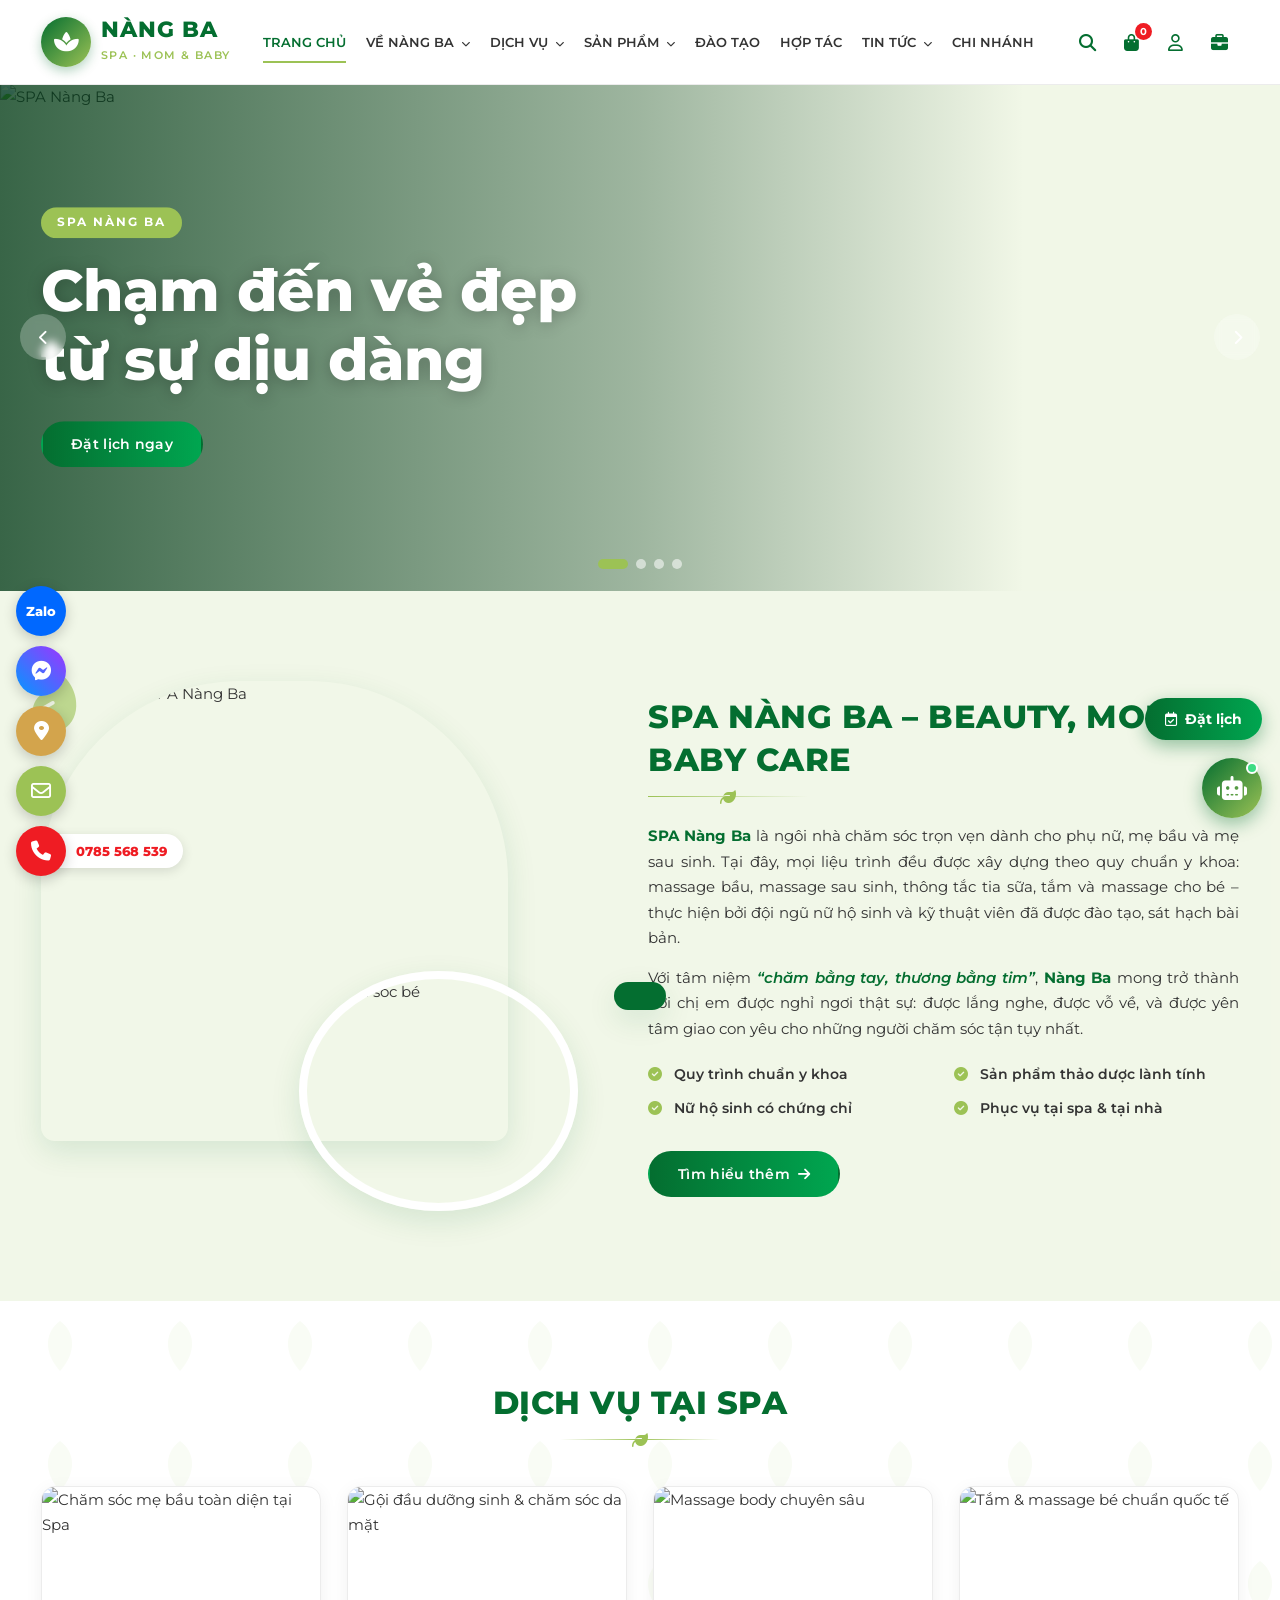
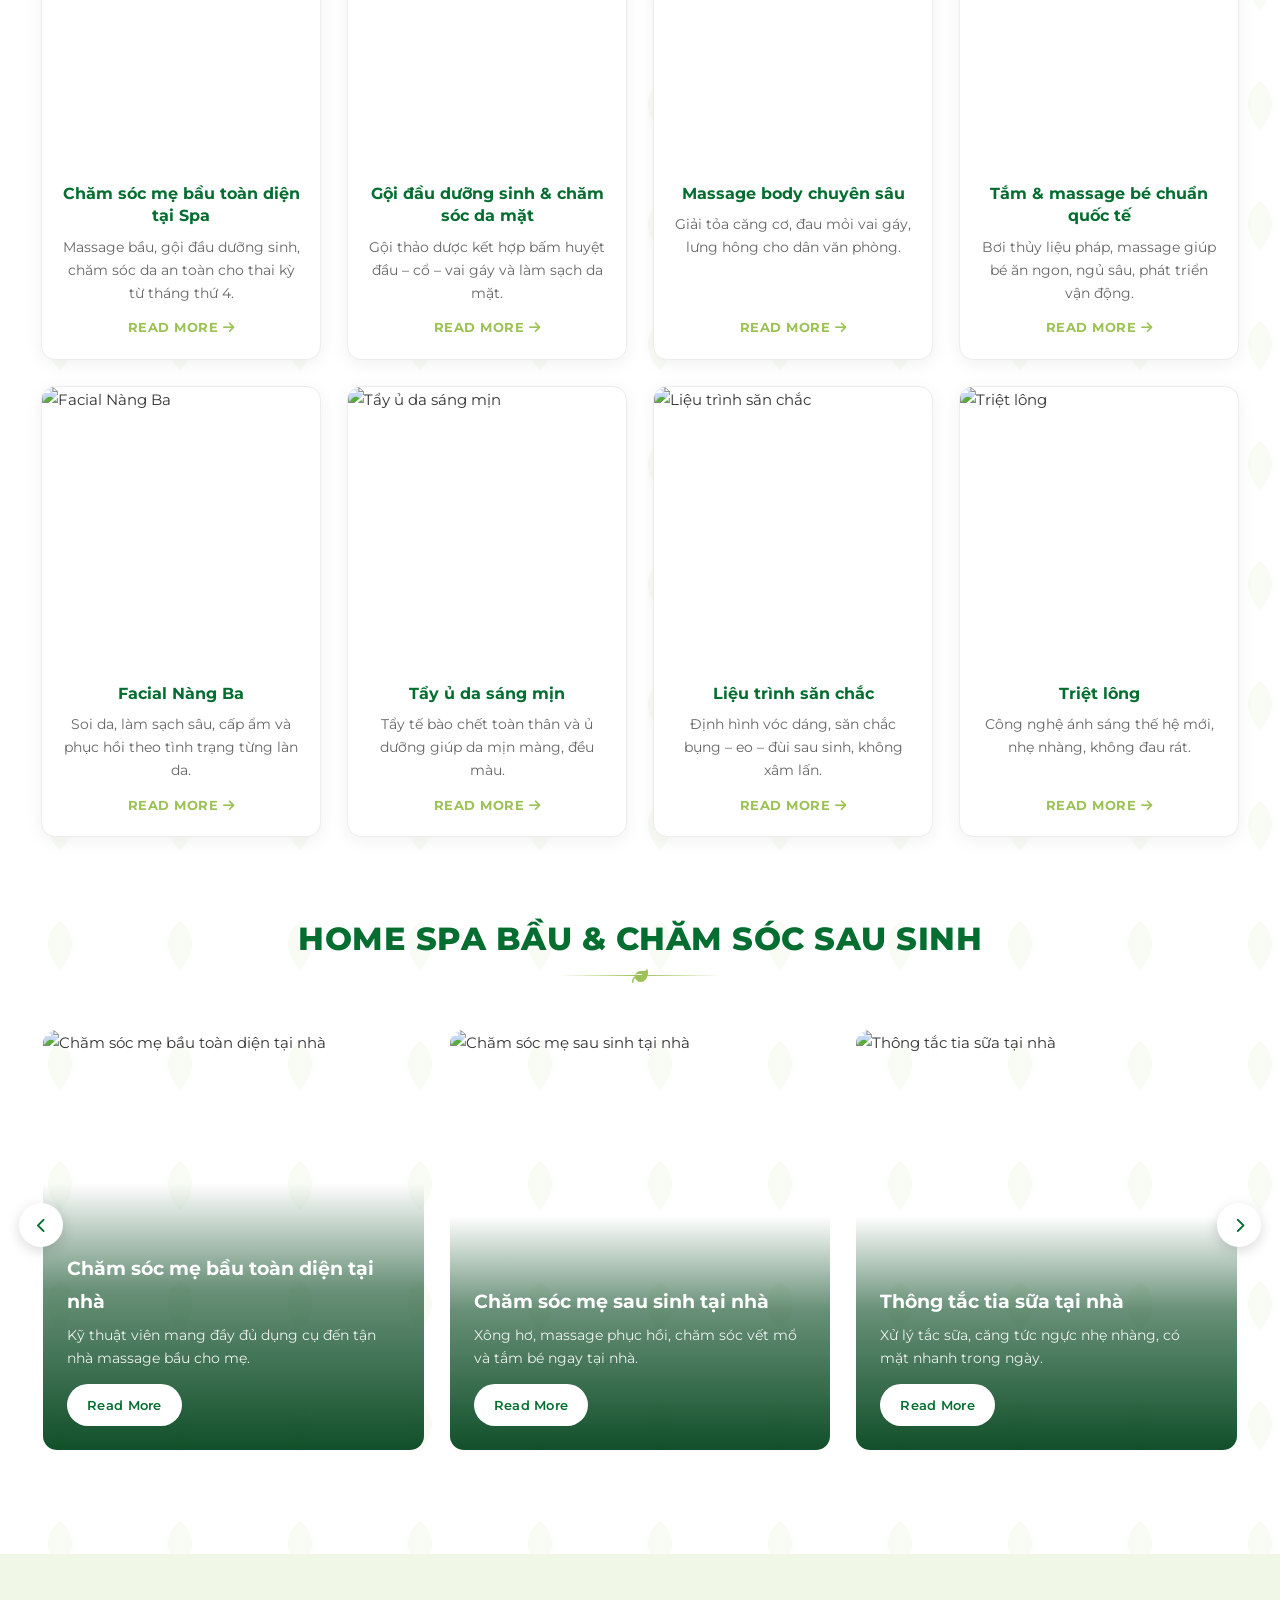
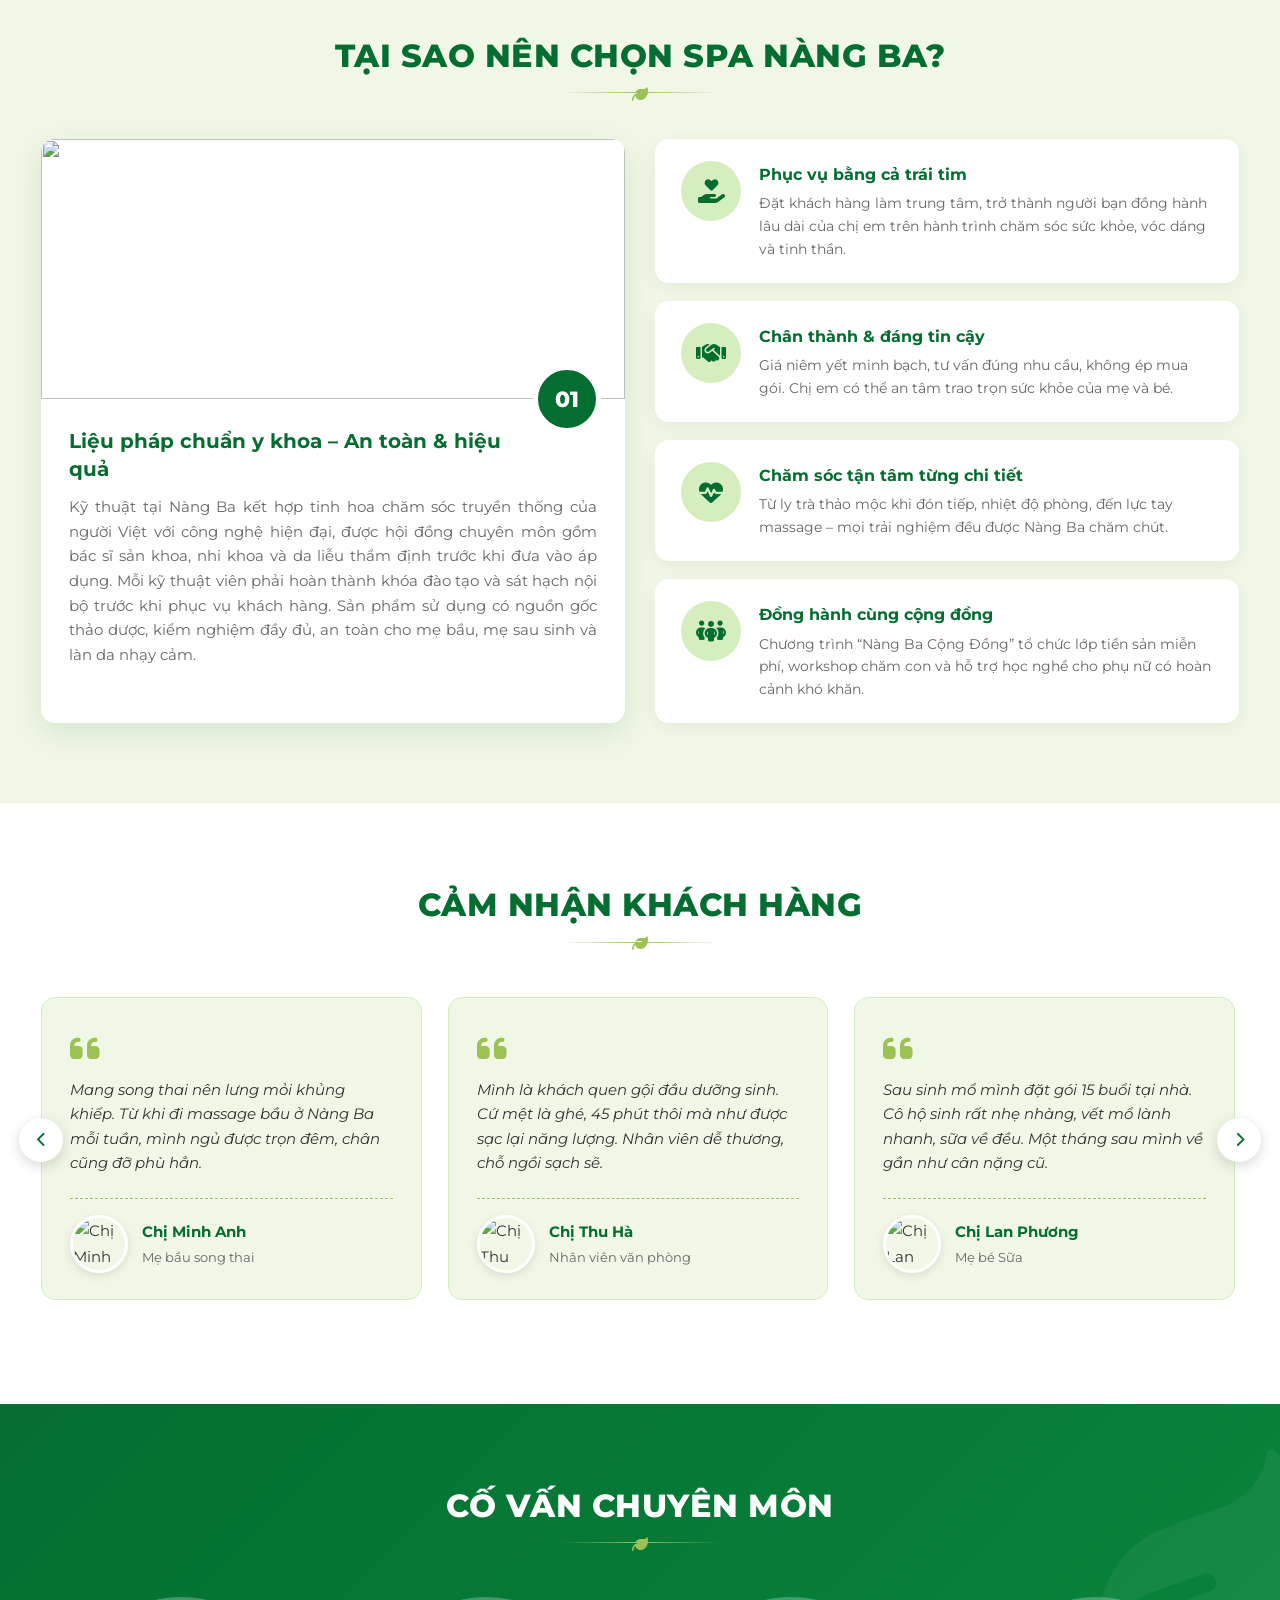
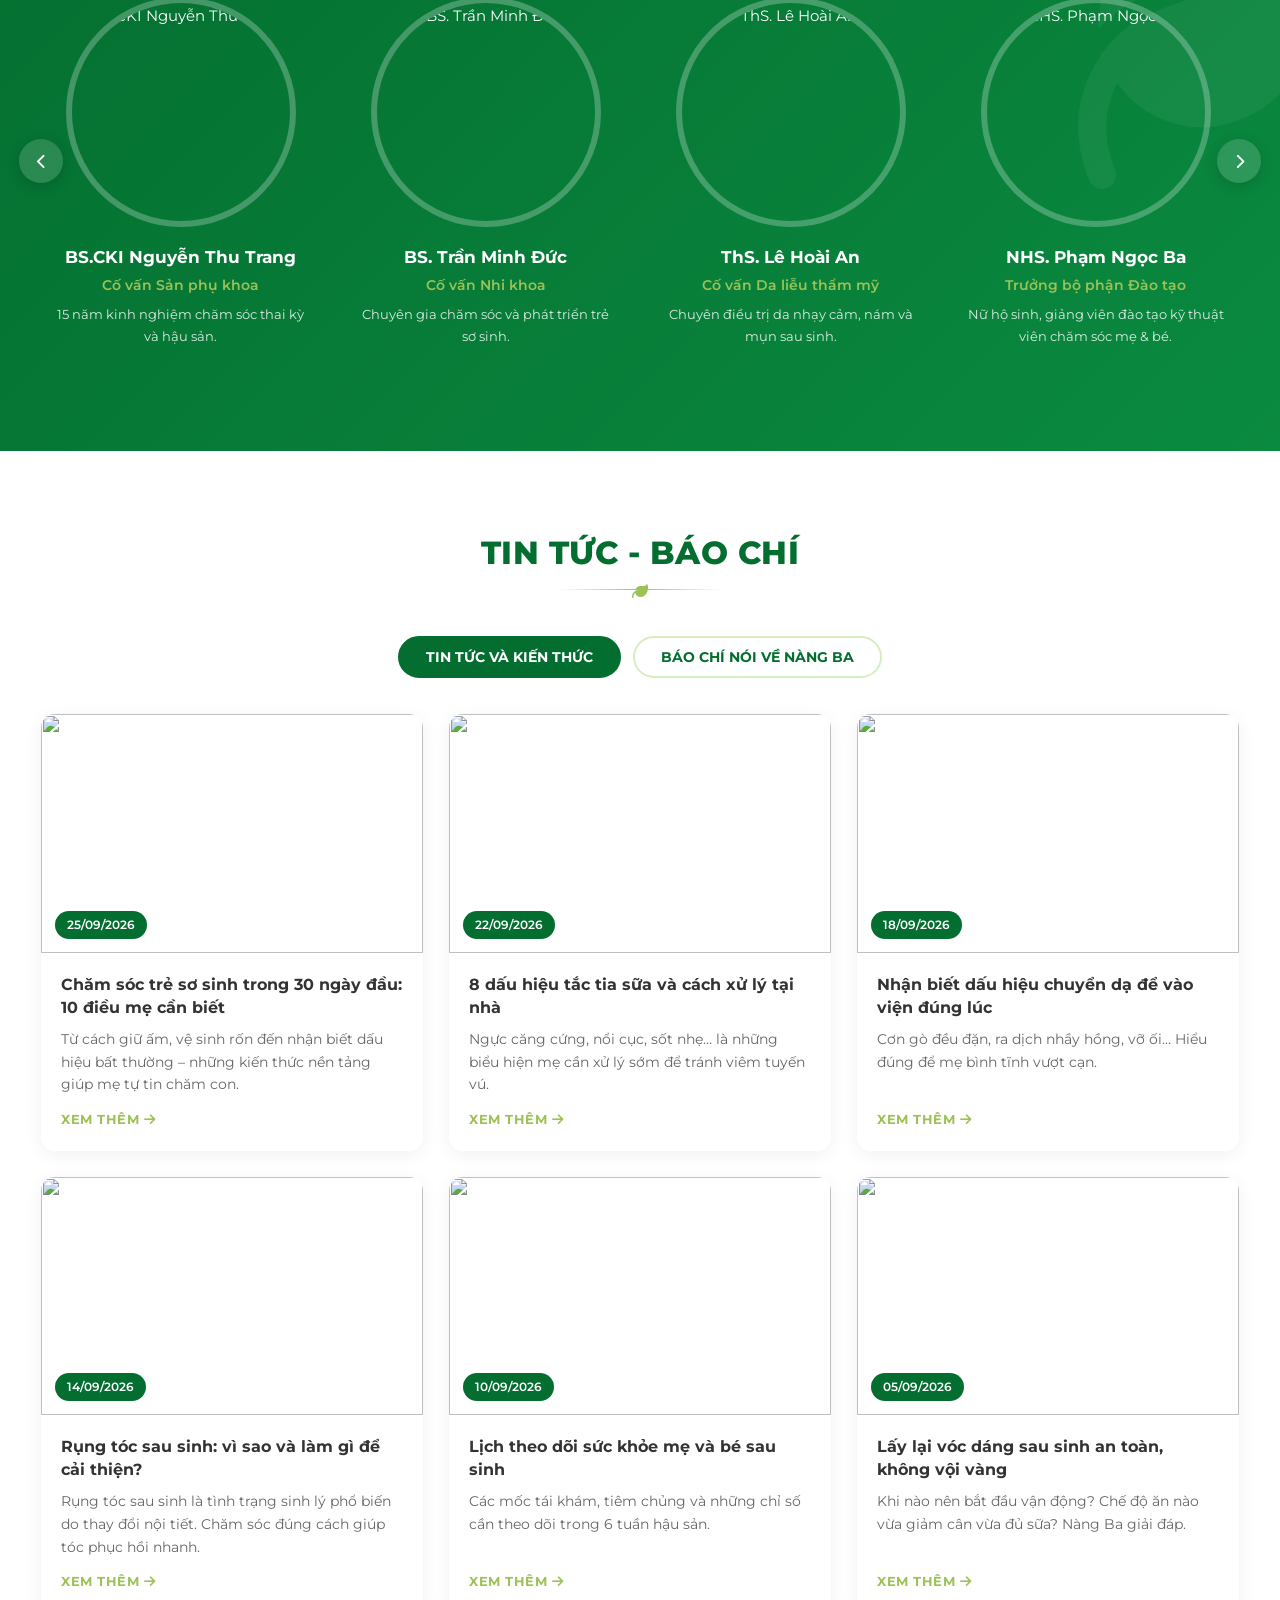
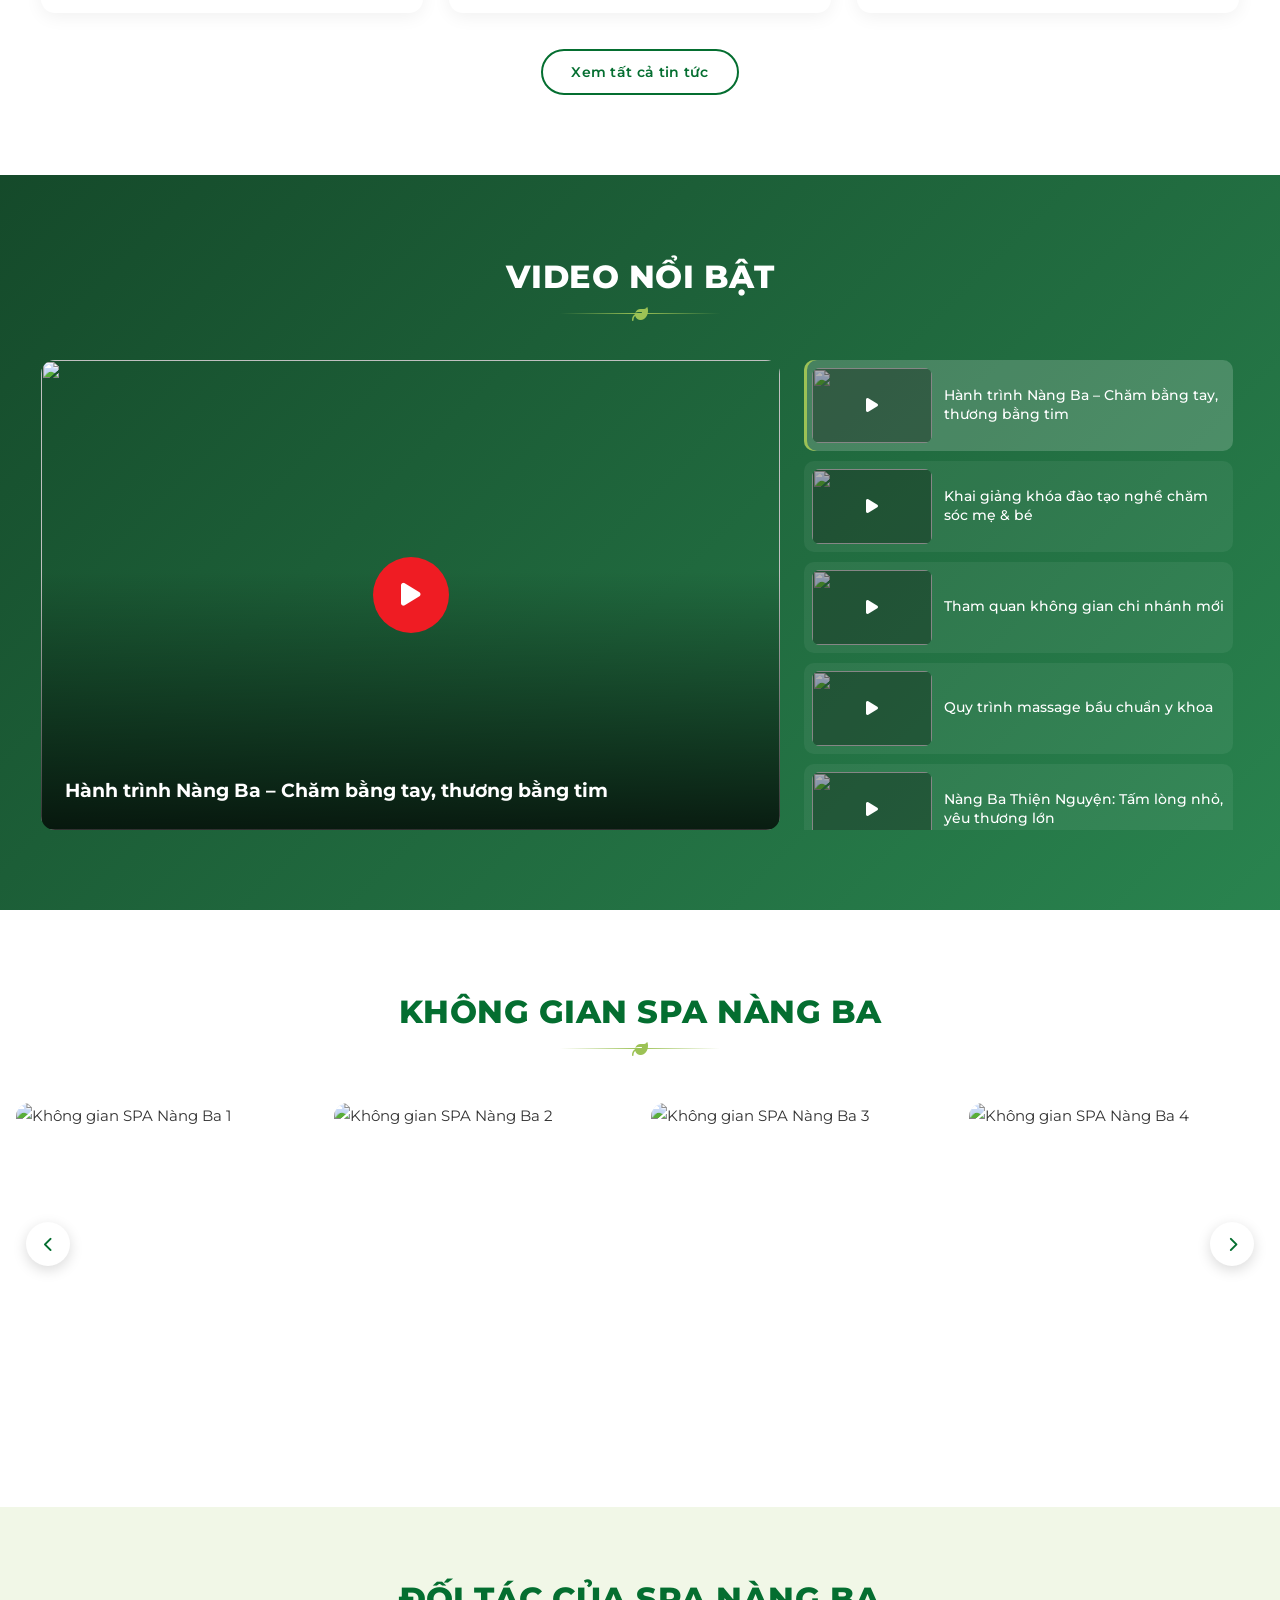
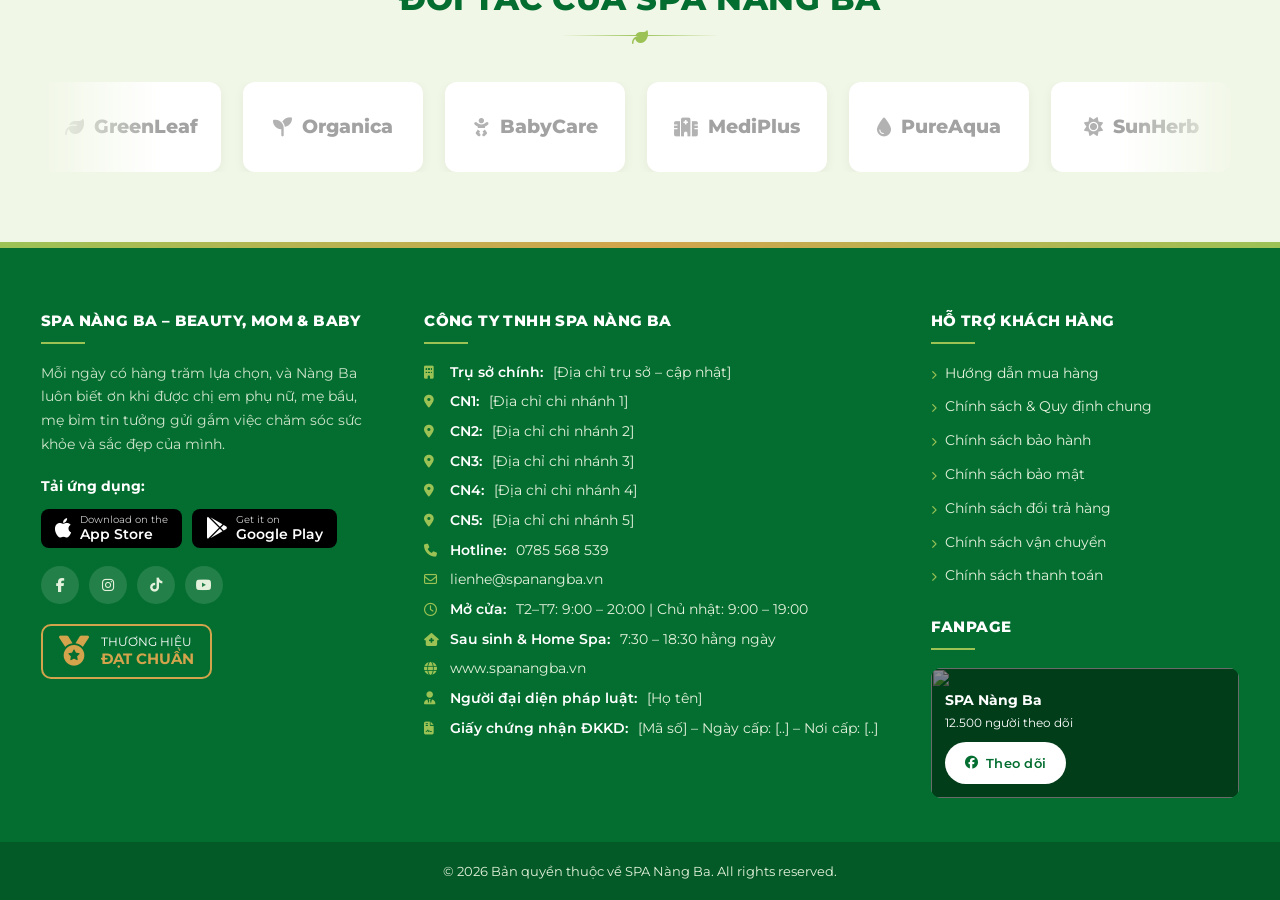
==== commit 52b0929e: "Đổi website bán hàng sang giao diện SPA Nàng Ba, giữ nguyên hệ thống - Trang chủ mới (index.html, st" ====
--- a/index.html
+++ b/index.html
@@ -1,1035 +1,624 @@
-<!doctype html>
+<!DOCTYPE html>
 <html lang="vi">
 <head>
-<meta charset="utf-8">
-<meta name="viewport" content="width=device-width,initial-scale=1">
-<title>Spa HOA MAI — Chạm vào vẻ đẹp an nhiên</title>
-<meta name="description" content="Đặt lịch chăm sóc da, gội đầu dưỡng sinh và massage đá nóng tại Spa HOA MAI, Bãi Thơm, Phú Quốc.">
-<meta property="og:title" content="Spa HOA MAI — Chạm vào vẻ đẹp an nhiên">
-<meta property="og:description" content="Liệu trình thư giãn và chăm sóc sắc đẹp tại Bãi Thơm, Phú Quốc.">
-<meta property="og:type" content="website">
-<meta property="og:image" content="assets/hoa-mai-facial.jpg">
-<link rel="icon" href="favicon.ico">
-<link rel="preconnect" href="https://fonts.googleapis.com">
-<link rel="preconnect" href="https://fonts.gstatic.com" crossorigin>
-<link href="https://fonts.googleapis.com/css2?family=Manrope:wght@400;500;600;700;800&family=Playfair+Display:wght@500;600;700&family=Dancing+Script:wght@600;700&display=swap" rel="stylesheet">
-<style>
-:root{--bg:#fcf8f3;--fg:#3a2a22;--card:#fff;--primary:#c99a2e;--pfg:#2e211a;--secondary:#f6e1e0;--muted:#f5efe8;--mfg:#7d6a60;--accent:#f8dcdb;--afg:#5c2e2b;--border:#eadbcf;--gold:#e0b227;--blush:#f5d3d2;--rose:#c9405a;--leaf:#3f6b4a;--r:10px;--shadow:0 18px 55px rgba(224,178,39,.2)}
-*{box-sizing:border-box}[hidden]{display:none!important}html{scroll-behavior:smooth}
-body{margin:0;background:var(--bg);color:var(--fg);font-family:Manrope,system-ui,sans-serif;line-height:1.55;-webkit-font-smoothing:antialiased}
-img{max-width:100%;display:block}a{color:inherit;text-decoration:none}button{font:inherit;cursor:pointer}
-h1,h2,h3,.display{font-family:"Playfair Display",Georgia,serif;font-weight:600;margin:0;line-height:1.15}
-p{margin:0}
-:focus-visible{outline:3px solid rgba(201,154,46,.55);outline-offset:3px}
-.wrap{max-width:1240px;margin:0 auto;padding:0 20px}
-.eyebrow{color:var(--rose);font-size:.75rem;font-weight:800;text-transform:uppercase;letter-spacing:.18em}
-.muted{color:var(--mfg)}
-.mesh{background:radial-gradient(circle at 15% 10%,rgba(224,178,39,.3),transparent 35%),radial-gradient(circle at 86% 22%,rgba(245,211,210,.75),transparent 38%),var(--bg)}
-.card{background:var(--card);border:1px solid var(--border);border-radius:var(--r)}
-.glow{border:1px solid var(--border);transition:border-color .25s,box-shadow .25s,transform .25s}
-.glow:hover{border-color:var(--gold);box-shadow:0 15px 45px rgba(224,178,39,.23);transform:translateY(-3px)}
-svg.i{width:18px;height:18px;flex-shrink:0;stroke:currentColor;fill:none;stroke-width:2;stroke-linecap:round;stroke-linejoin:round}
-/* buttons */
-.btn{display:inline-flex;align-items:center;justify-content:center;gap:8px;height:40px;padding:0 16px;border-radius:8px;border:1px solid transparent;font-weight:700;font-size:.9rem;background:transparent;color:inherit;transition:filter .2s,background .2s,border-color .2s;white-space:nowrap}
-.btn.luxe{background:linear-gradient(90deg,var(--primary),var(--rose));color:#fff;box-shadow:var(--shadow)}
-.btn.luxe:hover{filter:brightness(1.06)}
-.btn.outline{border-color:var(--border);background:var(--card)}
-.btn.outline:hover{border-color:var(--gold);background:var(--accent)}
-.btn.ghost:hover{background:var(--accent)}
-.btn.lg{height:48px;padding:0 24px;font-size:1rem}
-.btn.sm{height:34px;padding:0 12px;font-size:.82rem}
-.btn.icon{width:40px;padding:0}
-.btn.dark{background:var(--fg);color:#fff}
-.btn:disabled{opacity:.6;cursor:not-allowed}
-/* header */
-header.top{position:sticky;top:0;z-index:40;background:rgba(252,248,243,.92);backdrop-filter:blur(16px);border-bottom:1px solid rgba(234,219,207,.7)}
-.hbar{display:flex;align-items:center;gap:24px;padding-top:12px;padding-bottom:12px}
-.brand{display:flex;align-items:center;gap:10px;min-width:0}
-.brand .logo{width:40px;height:40px;border-radius:50%;background:var(--primary);color:var(--pfg);display:grid;place-items:center}
-.brand b{font-family:"Playfair Display",serif;font-size:1.3rem;font-weight:600;white-space:nowrap}
-nav.main{display:flex;gap:4px;margin-left:auto}
-nav.main a{padding:8px 12px;border-radius:7px;font-size:.88rem;font-weight:600;color:var(--mfg);transition:background .2s,color .2s}
-nav.main a:hover,nav.main a.on{background:var(--accent);color:var(--afg)}
-.hact{display:flex;gap:8px;align-items:center}
-.cartdot{position:relative}
-.cartdot i{position:absolute;top:-6px;right:-6px;min-width:18px;height:18px;border-radius:9px;background:var(--rose);color:#fff;font-size:.68rem;font-style:normal;display:grid;place-items:center;padding:0 4px}
-@media(max-width:1020px){
- .hbar{flex-wrap:wrap;gap:10px}
- .hact{margin-left:auto}
- nav.main{order:3;width:100%;display:grid;grid-template-columns:repeat(3,1fr);border-top:1px solid rgba(234,219,207,.6);padding-top:8px;margin-left:0}
- nav.main a{text-align:center;font-size:.72rem;padding:8px 4px}
- .hide-sm{display:none!important}
-}
-@media(max-width:430px){.xs-hide{display:none}.brand b{font-size:1.1rem}.hbar{flex-wrap:wrap}}
-/* hero */
-.hero{position:relative;min-height:78vh;overflow:hidden;background:var(--fg)}
-.slide{position:absolute;inset:0;opacity:0;transition:opacity .7s;pointer-events:none}
-.slide.on{opacity:1;pointer-events:auto}
-.slide img{width:100%;height:100%;object-fit:cover}
-.slide .ov{position:absolute;inset:0;background:linear-gradient(90deg,rgba(58,42,34,.78),rgba(58,42,34,.25) 55%,transparent)}
-.slide .txt{position:absolute;left:0;right:0;bottom:96px}
-.slide .txt>div{max-width:520px;color:#fff}
-.slide h1{font-size:clamp(2.8rem,6vw,4.6rem);margin-top:12px}
-.slide p.c{font-size:1.15rem;margin-top:14px}
-.dots{position:absolute;left:0;right:0;bottom:20px;display:flex;justify-content:center;align-items:center;gap:12px}
-.dots .d{height:8px;width:8px;border-radius:4px;border:0;background:rgba(255,255,255,.7);transition:all .3s;padding:0}
-.dots .d.on{width:36px;background:var(--primary)}
-.dots .btn{background:rgba(255,255,255,.9);color:var(--fg)}
-@media(max-width:700px){.hero{min-height:72vh}.slide .txt{bottom:80px}}
-/* sections */
-section.pad{padding:80px 0}
-@media(max-width:700px){section.pad{padding:56px 0}}
-.shead{display:flex;justify-content:space-between;align-items:flex-end;gap:16px;flex-wrap:wrap}
-.shead h2{font-size:clamp(2rem,4vw,3rem);margin-top:8px}
-.grid3{display:grid;grid-template-columns:repeat(3,1fr);gap:20px;margin-top:40px}
-@media(max-width:860px){.grid3{grid-template-columns:1fr}}
-.svc{overflow:hidden;background:var(--card);border-radius:var(--r);display:block}
-.svc .ph{aspect-ratio:4/3;overflow:hidden}
-.svc .ph img{width:100%;height:100%;object-fit:cover;transition:transform .5s}
-.svc:hover .ph img{transform:scale(1.05)}
-.svc .bd{padding:20px}
-.svc .row{display:flex;justify-content:space-between;gap:12px}
-.svc h3{font-size:1.45rem}
-.price{color:var(--rose);font-weight:800;white-space:nowrap}
-.why{display:grid;grid-template-columns:.8fr 1.2fr;gap:40px;align-items:center}
-@media(max-width:860px){.why{grid-template-columns:1fr}}
-.why .steps{display:grid;grid-template-columns:repeat(3,1fr);gap:16px}
-@media(max-width:600px){.why .steps{grid-template-columns:1fr}}
-.stepc{padding:20px;border-radius:var(--r);background:var(--card)}
-.ic{width:44px;height:44px;border-radius:50%;background:var(--accent);color:var(--rose);display:grid;place-items:center}
-.quote{max-width:880px;margin:0 auto;text-align:center}
-.quote .q{font-family:"Playfair Display",serif;font-size:clamp(1.5rem,3vw,2rem);line-height:1.5;margin-top:20px}
-.stars{display:flex;justify-content:center;gap:4px;color:var(--primary);margin-top:16px}
-.stars svg{fill:currentColor}
-.crmband{background:var(--fg);color:#fff;border-radius:16px;padding:36px;display:grid;grid-template-columns:1.3fr auto;gap:24px;align-items:center}
-.crmband p{opacity:.8;margin-top:8px}
-@media(max-width:760px){.crmband{grid-template-columns:1fr;padding:26px}}
-/* page intro */
-.intro{border-bottom:1px solid var(--border)}
-.intro .wrap{padding-top:48px;padding-bottom:64px}
-.intro h1{font-size:clamp(2.2rem,5vw,3.8rem);max-width:780px;margin-top:12px}
-.intro p.c{max-width:640px;margin-top:16px}
-/* table */
-.tbl{overflow-x:auto;border-radius:var(--r);border:1px solid var(--border);background:var(--card);box-shadow:var(--shadow)}
-table{width:100%;min-width:650px;border-collapse:collapse;text-align:left}
-thead{background:var(--rose);color:#fff}
-th,td{padding:16px 20px}
-th{font-size:.85rem}
-tbody tr{border-top:1px solid var(--border);transition:background .2s}
-tbody tr:nth-child(even){background:rgba(246,225,224,.35)}
-tbody tr:hover{background:rgba(248,220,219,.7)}
-.lnk{display:inline-flex;align-items:center;gap:4px;color:var(--rose);font-weight:700}
-/* product */
-.prod{display:grid;grid-template-columns:1.15fr .85fr;gap:40px;margin-top:28px}
-@media(max-width:960px){.prod{grid-template-columns:1fr}}
-.hero-img{aspect-ratio:4/3;overflow:hidden;border-radius:var(--r);background:var(--muted)}
-.hero-img img{width:100%;height:100%;object-fit:cover}
-.thumbs{display:grid;grid-template-columns:repeat(3,1fr);gap:12px;margin-top:12px}
-.thumbs button{aspect-ratio:4/3;overflow:hidden;border-radius:8px;border:2px solid transparent;padding:0;background:none}
-.thumbs button.on{border-color:var(--primary)}
-.thumbs img{width:100%;height:100%;object-fit:cover}
-.sticky{position:sticky;top:130px;align-self:start}
-@media(max-width:960px){.sticky{position:static}}
-fieldset{border:0;padding:0;margin:24px 0 0}
-legend{font-weight:800;font-size:.88rem;margin-bottom:8px;padding:0}
-.opts{display:flex;flex-wrap:wrap;gap:8px}
-.grid4{display:grid;grid-template-columns:repeat(4,1fr);gap:16px;margin-top:32px}
-@media(max-width:860px){.grid4{grid-template-columns:1fr 1fr}}
-.grid2{display:grid;grid-template-columns:1fr 1fr;gap:24px}
-@media(max-width:760px){.grid2{grid-template-columns:1fr}}
-.pkg{overflow:hidden;display:flex;flex-direction:column}.pkg .art{aspect-ratio:5/3;border-bottom:1px solid var(--border);overflow:hidden}.pkg .art img{width:100%;height:100%;object-fit:cover;display:block;transition:transform .5s}.pkg:hover .art img{transform:scale(1.05)}
-.treat{display:grid;grid-template-columns:180px 1fr;overflow:hidden;border-radius:var(--r);background:var(--card)}
-.treat img{width:100%;height:100%;min-height:190px;object-fit:cover}
-@media(max-width:560px){.pkg{overflow:hidden;display:flex;flex-direction:column}.pkg .art{aspect-ratio:5/3;border-bottom:1px solid var(--border);overflow:hidden}.pkg .art img{width:100%;height:100%;object-fit:cover;display:block;transition:transform .5s}.pkg:hover .art img{transform:scale(1.05)}
-.treat{grid-template-columns:1fr}}
-/* cart */
-.cart{display:grid;grid-template-columns:1fr .9fr;gap:32px;margin-top:32px}
-@media(max-width:960px){.cart{grid-template-columns:1fr}}
-.citem{display:grid;grid-template-columns:72px minmax(0,1fr) auto;gap:12px;align-items:center;padding:12px;border-radius:var(--r);background:var(--card);margin-bottom:12px}
-.citem img{width:64px;height:64px;border-radius:8px;object-fit:cover}
-.trunc{white-space:nowrap;overflow:hidden;text-overflow:ellipsis}
-.form{padding:24px;border-radius:var(--r);background:var(--card);border:1px solid var(--border);box-shadow:var(--shadow)}
-.form .f{display:grid;gap:14px;margin-top:20px}
-.inp{height:44px;width:100%;border:1px solid var(--border);border-radius:8px;background:var(--bg);padding:0 12px;font:inherit;color:inherit}
-textarea.inp{height:auto;min-height:80px;padding:10px 12px;resize:vertical}
-.inp:focus{outline:2px solid rgba(201,154,46,.5);border-color:var(--primary)}
-.two{display:grid;grid-template-columns:1fr 1fr;gap:12px}
-@media(max-width:480px){.two{grid-template-columns:1fr}}
-.total{display:flex;justify-content:space-between;border-top:1px solid var(--border);padding-top:20px;font-size:1.3rem;font-weight:800}
-.ok{max-width:520px;margin:0 auto;padding:28px;text-align:center;border:1px solid var(--primary);border-radius:var(--r);background:var(--card);box-shadow:var(--shadow)}
-.qr{margin:20px auto 0;width:100%;max-width:280px;aspect-ratio:1;border-radius:var(--r);border:1px solid var(--border);object-fit:contain;background:#fff}
-.bank{margin-top:20px;border-radius:8px;background:var(--muted);padding:16px;font-size:.9rem}
-.note{font-size:.82rem;border-radius:8px;background:var(--accent);color:var(--afg);padding:10px 12px}
-/* modal */
-.modal{position:fixed;inset:0;background:rgba(40,28,22,.55);display:grid;place-items:center;z-index:60;padding:16px}
-.modal[hidden]{display:none}
-.modal .box{width:100%;max-width:460px;background:var(--card);border-radius:14px;padding:24px;display:grid;gap:16px}
-/* footer */
-footer{background:var(--fg);color:#fff;border-top:1px solid var(--border)}
-footer .wrap{display:grid;grid-template-columns:repeat(3,1fr);gap:32px;padding-top:48px;padding-bottom:48px}
-footer a:hover{color:var(--primary)}
-footer .ln{display:flex;gap:8px;align-items:center;font-size:.9rem;margin-bottom:8px}
-@media(max-width:760px){footer .wrap{grid-template-columns:1fr}}
-.totop{position:fixed;bottom:20px;left:50%;transform:translateX(-50%);z-index:50;border-radius:50%}
-.toast{position:fixed;bottom:24px;right:24px;background:var(--fg);color:#fff;padding:12px 16px;border-radius:10px;z-index:70;font-size:.9rem;max-width:320px}
-.bk{display:grid;grid-template-columns:minmax(0,1fr) 380px;gap:28px;margin-top:24px;align-items:start}
-@media(max-width:1000px){.bk{grid-template-columns:1fr}}
-.bk-main{display:grid;gap:18px;min-width:0}.bk-main>*{min-width:0}
-.bk-card{background:var(--card);border:1px solid var(--border);border-radius:14px;padding:22px}
-.bk-h{display:flex;gap:14px;align-items:flex-start;margin-bottom:16px}.bk-h h2{font-size:1.35rem}.bk-h p{font-size:.84rem;margin-top:2px}
-.bk-n{width:32px;height:32px;border-radius:50%;background:linear-gradient(135deg,var(--primary),var(--rose));color:#fff;display:grid;place-items:center;font-weight:800;flex-shrink:0}
-.f2{display:grid;grid-template-columns:170px 1fr 1fr;gap:12px}.f2 label{font-size:.8rem;font-weight:700;display:grid;gap:6px}
-@media(max-width:700px){.f2{grid-template-columns:1fr 1fr}.f2 label:nth-child(2){grid-column:span 1}}
-@media(max-width:460px){.f2{grid-template-columns:1fr}}
-.empty-note{padding:14px;border:1px dashed var(--border);border-radius:10px;font-size:.9rem;margin-bottom:12px}
-.addrow{display:flex;gap:8px;margin-top:4px}.addrow .inp{flex:1}
-.prods{display:grid;grid-template-columns:repeat(auto-fill,minmax(240px,1fr));gap:10px}
-.prod-r{display:flex;justify-content:space-between;align-items:center;gap:10px;border:1px solid var(--border);border-radius:10px;padding:10px 12px;transition:border-color .2s,background .2s}
-.prod-r.on{border-color:var(--primary);background:#fdf6ea}
-.qty{display:flex;align-items:center;gap:6px}.qty button{width:30px;height:30px;border-radius:8px;border:1px solid var(--border);background:var(--bg);font-weight:800}.qty button:disabled{opacity:.4;cursor:not-allowed}.qty span{min-width:18px;text-align:center;font-weight:800}
-.days{display:flex;gap:8px;overflow-x:auto;padding-bottom:6px;scrollbar-width:thin}
-.day{flex:0 0 64px;display:grid;justify-items:center;gap:0;padding:8px 0;border:1px solid var(--border);border-radius:10px;background:var(--bg)}
-.day b{font-size:1.25rem;line-height:1.2}.day small{font-size:.7rem;color:var(--mfg)}
-.day.on,.slot.on{background:linear-gradient(135deg,var(--primary),var(--rose));border-color:transparent;color:#fff}.day.on small{color:rgba(255,255,255,.85)}
-.slots{display:grid;grid-template-columns:repeat(auto-fill,minmax(74px,1fr));gap:8px;margin-top:14px}
-.slot{height:38px;border:1px solid var(--border);border-radius:8px;background:var(--bg);font-weight:700;font-size:.88rem}
-.slot:hover:not(:disabled),.day:hover,.stf:hover:not(:disabled){border-color:var(--gold)}
-.slot:disabled{opacity:.35;text-decoration:line-through;cursor:not-allowed}
-.staffs{display:grid;grid-template-columns:repeat(auto-fill,minmax(130px,1fr));gap:10px}
-.stf{display:grid;justify-items:center;gap:4px;padding:14px 8px;border:1.5px solid var(--border);border-radius:12px;background:var(--bg);text-align:center}
-.stf .av{width:42px;height:42px;border-radius:50%;color:#fff;display:grid;place-items:center;font-weight:800;font-size:1.05rem}
-.stf small{font-size:.74rem;color:var(--mfg)}
-.stf.on{border-color:var(--rose);background:var(--accent)}
-.stf:disabled{opacity:.45;cursor:not-allowed}
-.bk-sum{position:sticky;top:130px;background:var(--card);border:1px solid var(--border);border-radius:14px;padding:22px;box-shadow:var(--shadow)}
-@media(max-width:1000px){.bk-sum{position:static}}
-.bk-sum h2{font-size:1.4rem;margin-bottom:8px}
-.sgroup{border-top:1px solid var(--border);padding:12px 0}
-.sl{font-size:.7rem;font-weight:800;letter-spacing:.14em;text-transform:uppercase;color:var(--rose);margin-bottom:6px}
-.sr{display:flex;justify-content:space-between;gap:12px;font-size:.88rem;padding:3px 0}.sr span{color:var(--mfg)}.sr span small{display:block;font-size:.74rem}.sr b{text-align:right}
-.bk-sum .total{font-size:1.15rem;padding-top:10px;margin-top:6px}
-.done{max-width:980px;margin:0 auto;background:var(--card);border:1px solid var(--primary);border-radius:16px;padding:28px;box-shadow:var(--shadow)}
-.done-h{display:flex;gap:16px;align-items:center;padding-bottom:18px;border-bottom:1px solid var(--border)}
-.done-g{display:grid;grid-template-columns:minmax(0,1fr) 300px;gap:28px;margin-top:8px}
-@media(max-width:820px){.done-g{grid-template-columns:1fr}}
-.dt{font-family:Manrope;font-size:.75rem;font-weight:800;letter-spacing:.14em;text-transform:uppercase;color:var(--rose);margin:20px 0 8px}
-table.kv{min-width:0;width:100%}table.kv th,table.kv td{padding:7px 0;border-bottom:1px dashed var(--border);font-size:.92rem;vertical-align:top}table.kv th{color:var(--mfg);font-weight:600;width:42%}
-.done .tbl thead{background:var(--muted);color:var(--fg)}.done .tbl th,.done .tbl td{padding:10px 14px}
-.done-pay{text-align:center;padding-top:20px}
-.done-a{display:flex;gap:8px;justify-content:center;flex-wrap:wrap;margin-top:22px}
-a.pkg{color:inherit}
-@media print{header.top,footer,.totop,.noprint,.toast{display:none!important}.mesh{background:#fff!important}.done{box-shadow:none;border-color:#ccc}}
-.fsm{position:fixed;inset:0;z-index:80;background:rgba(40,22,16,.62);backdrop-filter:blur(3px);display:grid;place-items:center;padding:16px;animation:fsfade .25s ease}
-@keyframes fsfade{from{opacity:0}to{opacity:1}}@keyframes fspop{from{opacity:0;transform:translateY(16px) scale(.97)}to{opacity:1;transform:none}}
-.fsbox{position:relative;width:100%;max-width:560px;max-height:calc(100vh - 32px);overflow:auto;background:var(--card);border-radius:20px;box-shadow:0 30px 80px rgba(0,0,0,.35);animation:fspop .35s ease}
-.fsx{position:absolute;top:12px;right:12px;z-index:2;width:40px;height:40px;border-radius:50%;border:0;background:rgba(255,255,255,.95);color:var(--fg);display:grid;place-items:center;box-shadow:0 4px 14px rgba(0,0,0,.2);transition:transform .2s}
-.fsx:hover{transform:rotate(90deg)}
-.fshero{position:relative;height:190px;overflow:hidden}.fshero img{width:100%;height:100%;object-fit:cover}
-.fshero::after{content:"";position:absolute;inset:0;background:linear-gradient(180deg,rgba(58,42,34,.05),rgba(58,42,34,.75))}
-.fsbadge{position:absolute;left:18px;top:16px;z-index:1;display:inline-flex;align-items:center;gap:6px;background:linear-gradient(90deg,var(--primary),var(--rose));color:#fff;font-weight:800;font-size:.78rem;letter-spacing:.16em;padding:7px 14px;border-radius:99px;box-shadow:0 6px 18px rgba(201,64,90,.4)}
-.fsbadge svg{width:15px;height:15px;fill:#fff;stroke:none}
-.fscd{position:absolute;left:18px;right:18px;bottom:14px;z-index:1;display:flex;align-items:center;gap:8px;color:#fff;font-size:.8rem;font-weight:700}
-.fscd b{display:inline-grid;place-items:center;min-width:42px;height:42px;border-radius:10px;background:rgba(255,255,255,.18);backdrop-filter:blur(4px);font-size:1.2rem;font-variant-numeric:tabular-nums}
-.fscd small{display:block;font-size:.62rem;opacity:.8;text-align:center;margin-top:2px}
-.fsbody{padding:20px 22px 22px}
-.fsbody h2{font-size:1.8rem}.fsbody .sub{color:var(--mfg);margin-top:6px}
-.fsit{display:grid;grid-template-columns:64px minmax(0,1fr) auto;gap:12px;align-items:center;padding:12px 0;border-bottom:1px dashed var(--border)}
-.fsit img{width:64px;height:64px;border-radius:10px;object-fit:cover}
-.fsit .old{color:var(--mfg);text-decoration:line-through;font-size:.82rem;margin-right:6px}
-.fsit .new{color:var(--rose);font-weight:800;font-size:1.05rem}
-.fsit .off{display:inline-block;background:var(--accent);color:var(--afg);font-size:.7rem;font-weight:800;border-radius:6px;padding:2px 6px;margin-left:6px}
-.fsbar{height:6px;border-radius:3px;background:var(--muted);margin-top:6px;overflow:hidden}.fsbar i{display:block;height:100%;background:linear-gradient(90deg,var(--primary),var(--rose))}
-.fscode{display:flex;align-items:center;justify-content:space-between;gap:10px;margin-top:16px;padding:10px 14px;border:1.5px dashed var(--primary);border-radius:10px;background:#fdf6ea}
-.fscode b{letter-spacing:.14em;font-size:1.05rem}
-.fschip{position:fixed;left:16px;bottom:16px;z-index:55;display:inline-flex;align-items:center;gap:8px;border:0;border-radius:99px;padding:10px 16px;background:linear-gradient(90deg,var(--primary),var(--rose));color:#fff;font-weight:800;font-size:.85rem;box-shadow:0 10px 30px rgba(201,64,90,.35)}
-.fschip svg{width:16px;height:16px;fill:#fff;stroke:none}.fschip span{font-variant-numeric:tabular-nums;opacity:.9;font-weight:700}
-body.noscroll{overflow:hidden}
-@media(max-width:520px){.fsit{grid-template-columns:56px minmax(0,1fr)}.fsit img{width:56px;height:56px}.fsit .btn{grid-column:2;justify-self:start}.fshero{height:160px}.fsbody h2{font-size:1.45rem}.fscd b{min-width:36px;height:36px;font-size:1rem}}
-.mn-page{padding:32px 0 64px;background:radial-gradient(circle at 10% 0,rgba(224,178,39,.18),transparent 40%),radial-gradient(circle at 90% 30%,rgba(245,211,210,.6),transparent 40%),var(--bg)}
-.menu{position:relative;max-width:960px;margin:20px auto 0;padding:48px 56px 0;border-radius:22px;overflow:hidden;background:linear-gradient(180deg,#fbf5ec,#f8efe4);border:1px solid var(--border);box-shadow:0 30px 80px rgba(120,80,40,.14)}
-.menu::before{content:"";position:absolute;inset:0;pointer-events:none;opacity:.5;background-image:radial-gradient(rgba(150,110,70,.07) 1px,transparent 1px);background-size:6px 6px}
-.menu>*{position:relative}
-.br{position:absolute;width:110px;height:190px;color:#3f6b4a;opacity:.22;pointer-events:none}
-.br.tl{top:-20px;left:-24px;transform:rotate(-20deg)}.br.tr{top:-20px;right:-24px;transform:scaleX(-1) rotate(-20deg)}
-.mn-top{display:flex;align-items:center;justify-content:center;gap:18px;text-align:left}
-.mn-logo{width:84px;height:84px;border-radius:50%;border:2px solid var(--primary);display:grid;place-items:center;color:var(--rose);background:#fff8ee;box-shadow:inset 0 0 0 6px #fbf5ec,0 0 0 1px rgba(201,154,46,.35)}
-.mn-top h1{font-size:clamp(2.2rem,5vw,3.6rem);letter-spacing:.02em;color:var(--fg)}
-.mn-sub{font-family:"Playfair Display",serif;font-size:1.15rem;color:#6b4a3a;margin-top:2px}
-.mn-script{font-family:"Dancing Script",cursive;font-size:clamp(2.6rem,6vw,3.8rem);text-align:center;color:var(--rose);line-height:1.1;margin-top:10px}
-.mn-orn{display:flex;align-items:center;justify-content:center;gap:12px;color:var(--primary);margin:6px 0 22px}.mn-orn span{height:1px;width:min(34%,240px);background:linear-gradient(90deg,transparent,var(--primary),transparent)}
-.mn-band{display:grid;grid-template-columns:1fr auto 1fr auto 1fr;align-items:center;gap:16px;padding:14px 22px;border-radius:99px;background:linear-gradient(90deg,#5c3a2e,#7a4a3a);color:#fbeee0;font-size:.92rem}
-.mn-band>a,.mn-band>span{display:flex;align-items:center;gap:10px;justify-content:center}
-.mn-band svg.i{width:34px;height:34px;padding:6px;border-radius:50%;border:1.5px solid rgba(251,238,224,.6)}
-.mn-band .mid{text-align:center;letter-spacing:.14em;font-size:.78rem;font-weight:700}
-.mn-band>i{width:1px;height:34px;background:rgba(251,238,224,.35)}
-.mn-band>a span{font-weight:800;font-size:1.05rem;letter-spacing:.04em}
-.mn-flash{margin:18px auto 0;width:max-content;max-width:100%;display:flex;align-items:center;gap:8px;padding:8px 16px;border-radius:99px;background:linear-gradient(90deg,var(--primary),var(--rose));color:#fff;font-weight:700;font-size:.85rem}.mn-flash svg{width:15px;height:15px;fill:#fff}
-.mn-sec{display:grid;grid-template-columns:230px minmax(0,1fr);gap:30px;align-items:center;padding:30px 0;border-bottom:1px solid rgba(201,154,46,.3)}
-.mn-sec.rev{grid-template-columns:minmax(0,1fr) 230px}.mn-sec.rev .mn-deco{order:2}
-.mn-deco{position:relative;height:230px}
-.mn-deco img{width:210px;height:210px;border-radius:50%;object-fit:cover;border:6px solid #fff;box-shadow:0 14px 40px rgba(120,80,40,.2);position:relative;z-index:1;margin:10px auto 0}
-.mn-deco .br{width:90px;height:160px;opacity:.35;bottom:-20px;top:auto;left:-10px}.mn-sec.rev .mn-deco .br{left:auto;right:-10px;transform:scaleX(-1)}
-.mn-head{display:flex;align-items:center;gap:16px;margin-bottom:12px}
-.mn-ic{width:64px;height:64px;border-radius:50%;background:#5c3a2e;display:grid;place-items:center;flex-shrink:0;box-shadow:0 0 0 4px #fbf5ec,0 0 0 5px rgba(92,58,46,.4)}
-.mn-ic svg{width:40px;height:40px;fill:none;stroke:#fbeee0;stroke-width:2.2;stroke-linecap:round;stroke-linejoin:round}
-.mn-head h2{font-size:clamp(1.6rem,3vw,2.1rem);letter-spacing:.08em;text-transform:uppercase;color:#5c3a2e}
-.mn-list{list-style:none;margin:0;padding:0}
-.mn-list a{display:flex;align-items:baseline;gap:10px;padding:7px 4px;border-radius:8px;transition:background .2s,color .2s}
-.mn-list a:hover{background:rgba(248,220,219,.6);color:var(--rose)}
-.lf{width:15px;height:15px;fill:#3f6b4a;flex-shrink:0;align-self:center}
-.mn-list .nm{font-family:"Playfair Display",serif;font-size:1.15rem;white-space:nowrap}
-.mn-list .nm small{font-family:Manrope;font-size:.74rem;color:var(--mfg);margin-left:8px;font-weight:600}
-.mn-list .ldr{flex:1;border-bottom:2px dotted rgba(92,58,46,.35);transform:translateY(-4px);min-width:20px}
-.mn-list .pr{font-family:"Playfair Display",serif;font-weight:700;font-size:1.15rem;white-space:nowrap;color:#5c3a2e}
-.mn-list .pr s{font-family:Manrope;font-size:.8rem;font-weight:500;color:var(--mfg)}.mn-list .pr .fl{color:var(--rose)}
-.mn-pill{display:inline-flex;align-items:center;gap:8px;margin-top:14px;padding:8px 18px;border-radius:99px;background:#5c3a2e;color:#fbeee0;font-size:.78rem;font-weight:700;letter-spacing:.08em;text-transform:uppercase}
-.mn-pill .lf{fill:#e0b227}
-.mn-foot-note{display:flex;gap:14px;align-items:center;margin:30px auto 26px;max-width:680px;padding:16px 22px;border:1.5px solid rgba(201,154,46,.5);border-radius:14px;background:rgba(255,255,255,.55);color:#5c3a2e;font-size:.95rem}
-.mn-foot-note>svg{color:var(--primary);flex-shrink:0}
-.mn-foot{margin:0 -56px;padding:16px;display:flex;justify-content:center;align-items:center;gap:14px;background:linear-gradient(90deg,#5c3a2e,#7a4a3a);color:#e0b227}
-.mn-foot em{font-family:"Dancing Script",cursive;font-style:normal;font-size:1.9rem;color:#fbeee0}
-@media(max-width:820px){.menu{padding:36px 20px 0}.mn-foot{margin:0 -20px}.mn-sec,.mn-sec.rev{grid-template-columns:1fr;gap:10px}.mn-deco{display:none}
- .mn-band{grid-template-columns:1fr;border-radius:18px;gap:10px;justify-items:start}.mn-band>i{display:none}.mn-band>a,.mn-band>span{justify-content:flex-start}.mn-band .mid{text-align:left}
- .mn-top{flex-direction:column;text-align:center}.mn-list .nm{white-space:normal}.mn-list .nm small{display:block;margin-left:0}.br.tl,.br.tr{display:none}}
-.pay-card{border:1px solid var(--border);border-radius:14px;padding:18px;background:var(--bg);text-align:left}
-.pay-card h3{font-family:"Playfair Display",serif;font-size:1.3rem;margin:8px 0 6px}
-.pay-card.offer{border:1.5px solid var(--primary);background:linear-gradient(160deg,#fff8ec,#fdecec)}
-.pay-card.ok{text-align:center;border-color:var(--leaf);background:#f1f7f2}
-.pay-badge{display:inline-block;background:linear-gradient(90deg,var(--primary),var(--rose));color:#fff;font-weight:800;font-size:.74rem;letter-spacing:.1em;padding:4px 10px;border-radius:99px}
-.pay-sum{display:grid;grid-template-columns:1fr 1fr;gap:8px;margin:14px 0}.pay-sum>div{background:#fff;border-radius:10px;padding:10px;display:grid;gap:2px;text-align:center}.pay-sum span{font-size:.75rem;color:var(--mfg)}.pay-sum b{color:var(--rose);font-size:1.25rem}.pay-sum s{color:var(--mfg);font-size:1.05rem}
-.pay-lines{margin:12px 0;font-size:.86rem}.pay-lines>div{display:flex;justify-content:space-between;gap:10px;padding:4px 0}
-.pay-lines .sub{border-top:1px dashed var(--border);margin-top:4px;padding-top:8px}.pay-lines .dc{color:var(--leaf);font-weight:700;border-top:0;margin-top:0;padding-top:4px}
-.pay-lines .tt{border-top:1px solid var(--border);margin-top:6px;padding-top:10px;font-size:1rem}.pay-lines .tt b{color:var(--rose);font-size:1.3rem}
-.qrbox{text-align:center;background:#fff;border:1px solid var(--border);border-radius:12px;padding:14px}.qrbox svg{width:220px;height:220px;max-width:100%}.qrbox p{font-size:.78rem;color:var(--mfg);margin-top:6px}
-.pay-kv{margin-top:10px}.pay-kv th{width:38%}.cp{border:1px solid var(--border);background:#fff;border-radius:6px;font-size:.72rem;font-weight:700;padding:2px 8px;margin-left:6px}.cp:hover{border-color:var(--primary)}
-.done-g{grid-template-columns:minmax(0,1fr) 340px!important}@media(max-width:860px){.done-g{grid-template-columns:1fr!important}}
-.done-pay{padding-top:20px}
-.mn-list .vd{display:inline-flex;align-items:center;gap:4px;flex-shrink:0;align-self:center;margin-left:6px;padding:5px 12px;border-radius:99px;border:1.5px solid var(--rose);color:var(--rose);font-size:.76rem;font-weight:800;white-space:nowrap;transition:background .2s,color .2s}
-.mn-list .vd svg.i{width:14px;height:14px}
-.mn-list a:hover .vd{background:var(--rose);color:#fff}
-@media(max-width:820px){.mn-list a{flex-wrap:wrap}.mn-list .vd{margin:4px 0 0 25px;padding:4px 10px}}
-.done-title{font-size:clamp(1.3rem,3vw,1.9rem);letter-spacing:.04em;color:var(--rose);line-height:1.25}
-.pay-card h3.offer-t{font-family:Manrope,sans-serif;font-weight:800;font-size:clamp(.9rem,1.6vw,1rem);letter-spacing:0;white-space:nowrap;color:var(--rose);margin:0 0 8px}
-.pay-wait{display:flex;gap:12px;align-items:center;margin-top:14px;padding:12px 14px;border-radius:12px;background:#fff8ec;border:1px dashed var(--primary)}
-.pay-wait b{display:block;font-size:.92rem}.pay-wait small{color:var(--mfg);font-size:.78rem}
-.spin{width:22px;height:22px;border-radius:50%;border:3px solid rgba(201,154,46,.25);border-top-color:var(--rose);animation:sp 1s linear infinite;flex-shrink:0}@keyframes sp{to{transform:rotate(360deg)}}
-.cb-fab{position:fixed;right:18px;bottom:18px;z-index:70;display:flex;align-items:center;gap:10px;padding:8px 16px 8px 8px;border:0;border-radius:99px;background:#fff;color:var(--fg);box-shadow:0 12px 36px rgba(92,58,46,.28);transition:transform .2s}
-.cb-fab:hover{transform:translateY(-2px)}
-.cb-fab-t{display:grid;text-align:left;line-height:1.2}.cb-fab-t b{font-size:.9rem}.cb-fab-t small{font-size:.72rem;color:var(--leaf);font-weight:700}
-.cb-av{position:relative;width:42px;height:42px;border-radius:50%;background:linear-gradient(135deg,var(--primary),var(--rose));color:#fff;display:grid;place-items:center;font-weight:800;font-size:.8rem;flex-shrink:0;font-family:"Playfair Display",serif}
-.cb-av i{position:absolute;right:0;bottom:1px;width:11px;height:11px;border-radius:50%;background:#2fbf71;border:2px solid #fff}
-.cb{position:fixed;right:18px;bottom:18px;z-index:75;width:370px;max-width:calc(100vw - 24px);height:560px;max-height:calc(100vh - 36px);display:flex;flex-direction:column;background:var(--bg);border-radius:20px;overflow:hidden;box-shadow:0 30px 80px rgba(58,42,34,.35);border:1px solid var(--border);animation:fspop .25s ease}
-.cb-h{display:flex;align-items:center;gap:10px;padding:12px 14px;background:linear-gradient(90deg,#5c3a2e,#7a4a3a);color:#fff}
-.cb-h div{flex:1;display:grid;line-height:1.25}.cb-h small{font-size:.74rem;opacity:.8}
-.cb-x{width:34px;height:34px;border-radius:50%;border:0;background:rgba(255,255,255,.15);position:relative}.cb-x::before{content:"";position:absolute;left:10px;right:10px;top:16px;height:2px;background:#fff;border-radius:2px}
-.cb-body{flex:1;overflow-y:auto;padding:16px 12px;display:flex;flex-direction:column;gap:8px;background:radial-gradient(circle at 90% 0,rgba(245,211,210,.5),transparent 40%),var(--bg)}
-.cb-m{max-width:84%;padding:9px 13px;border-radius:16px;font-size:.9rem;line-height:1.5;white-space:pre-wrap;word-wrap:break-word}
-.cb-m.bot{align-self:flex-start;background:#fff;border:1px solid var(--border);border-bottom-left-radius:4px}
-.cb-m.me{align-self:flex-end;background:linear-gradient(135deg,var(--primary),var(--rose));color:#fff;border-bottom-right-radius:4px}
-.cb-acts{display:flex;flex-wrap:wrap;gap:6px;margin-top:8px}
-.cb-acts a,.cb-acts button{display:inline-flex;align-items:center;gap:4px;padding:5px 11px;border-radius:99px;border:1.5px solid var(--rose);color:var(--rose);background:#fff;font-size:.78rem;font-weight:800}
-.cb-acts a:hover,.cb-acts button:hover{background:var(--rose);color:#fff}
-.cb-typing{align-self:flex-start;background:#fff;border:1px solid var(--border);border-radius:16px;padding:12px 14px;display:flex;gap:4px}
-.cb-typing i{width:7px;height:7px;border-radius:50%;background:var(--mfg);opacity:.5;animation:cbt 1.2s infinite}.cb-typing i:nth-child(2){animation-delay:.2s}.cb-typing i:nth-child(3){animation-delay:.4s}
-@keyframes cbt{0%,60%,100%{transform:none;opacity:.35}30%{transform:translateY(-4px);opacity:.9}}
-.cb-time{align-self:center;font-size:.7rem;color:var(--mfg)}
-.cb-quick{display:flex;gap:6px;overflow-x:auto;padding:8px 10px 0;scrollbar-width:none}.cb-quick::-webkit-scrollbar{display:none}
-.cb-quick button{flex-shrink:0;border:1px solid var(--border);background:#fff;border-radius:99px;padding:6px 12px;font-size:.78rem;font-weight:700;color:var(--fg)}
-.cb-quick button:hover{border-color:var(--rose);color:var(--rose)}
-.cb-in{display:flex;gap:8px;padding:10px;background:var(--bg)}
-.cb-in input{flex:1;height:42px;border:1px solid var(--border);border-radius:99px;padding:0 16px;font:inherit;font-size:.9rem;background:#fff;color:var(--fg)}
-.cb-in input:focus{outline:2px solid rgba(201,154,46,.45);border-color:var(--primary)}
-.cb-in button{width:42px;height:42px;border-radius:50%;border:0;background:linear-gradient(135deg,var(--primary),var(--rose));position:relative}
-.cb-in button::before{content:"";position:absolute;inset:0;margin:auto;width:18px;height:18px;background:#fff;clip-path:polygon(0 0,100% 50%,0 100%,0 62%,62% 50%,0 38%)}
-@media(max-width:520px){.cb{right:0;bottom:0;width:100vw;max-width:100vw;height:100dvh;max-height:100dvh;border-radius:0}.cb-fab-t{display:none}.cb-fab{padding:8px}}
-@media print{.cb,.cb-fab{display:none!important}}
-.pk{grid-template-columns:184px 1fr;align-items:center}
-.pk-img{position:relative;width:184px;height:230px;overflow:hidden;align-self:center;border-radius:0}
-.pk-img>img{position:absolute;inset:0;width:100%;height:100%;min-height:0;object-fit:cover;display:block}
-.pk-ph{position:absolute;inset:0;display:grid;place-content:center;justify-items:center;gap:10px;text-align:center;background:linear-gradient(160deg,#fbf1e2,#f7dcdc);color:#5c3a2e}
-.pk-ph svg{width:64px;height:64px;fill:none;stroke:#c9405a;stroke-width:2;stroke-linecap:round;stroke-linejoin:round;opacity:.8}
-.pk-ph span{font-size:.72rem;font-weight:700;letter-spacing:.06em;text-transform:uppercase;color:var(--mfg)}
-.pk-body{padding:16px 20px;min-width:0}.pk-h{font-size:1.4rem;margin-top:4px}.pk-desc{margin-top:8px;font-size:.9rem;display:-webkit-box;-webkit-line-clamp:2;-webkit-box-orient:vertical;overflow:hidden}
-.pk-tag{position:absolute;left:10px;top:10px;z-index:2;background:linear-gradient(90deg,var(--primary),var(--rose));color:#fff;font-size:.7rem;font-weight:800;padding:3px 9px;border-radius:99px}
-.pk-inc{display:flex;flex-wrap:wrap;gap:5px;margin-top:10px}.pk-inc a{font-size:.72rem;font-weight:700;padding:3px 9px;border-radius:99px;background:var(--accent);color:var(--afg)}.pk-inc a:hover{background:var(--rose);color:#fff}
-.pk-foot{display:flex;align-items:center;justify-content:space-between;gap:8px;margin-top:10px;padding-top:10px;border-top:1px dashed var(--border)}.pk-foot>div{white-space:nowrap;min-width:0}.pk-foot s{font-size:.78rem}
-.pk-foot .btn{height:34px;padding:0 12px;font-size:.8rem;flex-shrink:0}
-.pk-off{font-size:.7rem;font-weight:800;background:var(--accent);color:var(--afg);border-radius:6px;padding:2px 6px}
-@media(max-width:560px){.pk{grid-template-columns:1fr}.pk-img{width:100%;height:auto;aspect-ratio:4/5;max-height:440px}}
-.shop{display:grid;grid-template-columns:repeat(3,minmax(0,1fr));gap:22px}
-@media(max-width:960px){.shop{grid-template-columns:repeat(2,minmax(0,1fr))}}@media(max-width:600px){.shop{grid-template-columns:1fr}}
-.sp{background:var(--card);border-radius:14px;overflow:hidden;display:flex;flex-direction:column}
-.sp-img{position:relative;aspect-ratio:4/5;overflow:hidden;background:var(--muted)}.sp-img svg,.sp-img .sp-own{position:absolute;inset:0;width:100%;height:100%;object-fit:cover;transition:transform .5s}.sp:hover .sp-img svg,.sp:hover .sp-own{transform:scale(1.04)}
-.sp-no{position:absolute;left:12px;top:12px;background:rgba(255,255,255,.9);color:var(--rose);font-weight:800;font-size:.72rem;letter-spacing:.12em;padding:4px 10px;border-radius:99px}
-.sp-body{padding:18px 20px 20px;display:flex;flex-direction:column;gap:6px;flex:1}.sp-body h2{font-size:1.35rem}.sp-body p{font-size:.88rem;flex:1}
-.sp-foot{display:flex;align-items:center;justify-content:space-between;gap:10px;margin-top:8px;padding-top:12px;border-top:1px dashed var(--border)}.sp-foot .price{font-size:1.15rem}.sp-foot small{font-weight:500;font-size:.75rem}
-@media(prefers-reduced-motion:reduce){html{scroll-behavior:auto}*,*::before,*::after{transition-duration:.01ms!important;animation-duration:.01ms!important}}
-</style>
+  <meta charset="UTF-8">
+  <meta name="viewport" content="width=device-width, initial-scale=1.0">
+  <title>SPA Nàng Ba – Beauty, Mom & Baby Care</title>
+  <meta name="description" content="SPA Nàng Ba – ngôi nhà chăm sóc toàn diện cho phụ nữ, mẹ bầu, mẹ sau sinh và em bé. Liệu trình chuẩn y khoa, dịch vụ tại spa và tại nhà.">
+  <link rel="preconnect" href="https://fonts.googleapis.com">
+  <link rel="preconnect" href="https://fonts.gstatic.com" crossorigin>
+  <link href="https://fonts.googleapis.com/css2?family=Montserrat:ital,wght@0,300;0,400;0,500;0,600;0,700;0,800;1,500&family=Playfair+Display:wght@700&display=swap" rel="stylesheet">
+  <link rel="stylesheet" href="https://cdnjs.cloudflare.com/ajax/libs/font-awesome/6.5.2/css/all.min.css">
+  <link rel="stylesheet" href="style.css">
 </head>
 <body>
-<header class="top"><div class="wrap hbar">
-  <a class="brand" href="#/"><span class="logo" data-i="flower"></span><b>SPA HOA MAI</b></a>
-  <nav class="main" aria-label="Điều hướng chính" id="nav"></nav>
-  <div class="hact">
-    <a class="btn outline sm cartdot" href="#/cart" aria-label="Giỏ hàng"><span data-i="bag"></span><i id="cartN" hidden>0</i></a>
-    <a class="btn luxe sm" href="#/cart"><span data-i="cal"></span><span class="xs-hide">Đặt lịch</span></a>
-    <a class="btn dark sm" href="app/" title="Phần mềm quản lý dành cho chủ spa và nhân viên"><span data-i="lock"></span><span class="hide-sm">Quản lý</span></a>
-  </div>
-</div></header>
-<main id="view"></main>
-<footer><div class="wrap">
-  <div><p class="display" style="font-size:1.9rem">SPA HOA MAI</p><p style="opacity:.75;font-size:.9rem;margin-top:8px">Chạm vào vẻ đẹp an nhiên giữa Bãi Thơm.</p>
-    <a class="btn outline sm" href="app/" style="margin-top:18px;background:transparent;color:#fff;border-color:rgba(255,255,255,.3)"><span data-i="lock"></span>Đăng nhập hệ thống quản lý</a></div>
-  <div><p class="ln"><span data-i="pin"></span>Bãi Thơm, Đặc Khu Phú Quốc, An Giang</p><a class="ln" href="tel:0785568539"><span data-i="phone"></span>0785 568 539</a><a class="ln" href="https://www.facebook.com/nangbammo1/" target="_blank" rel="noreferrer"><span data-i="fb"></span>Facebook Spa HOA MAI</a></div>
-  <p style="opacity:.6;font-size:.9rem">Mở cửa theo lịch hẹn<br>Tư vấn qua điện thoại / Zalo</p>
-</div></footer>
-<button class="btn luxe icon totop" id="totop" aria-label="Cuộn lên trên" hidden><span data-i="up"></span></button>
-<div class="modal" id="modal" hidden><div class="box" role="dialog" aria-modal="true" aria-labelledby="mTitle"></div></div>
-<div class="fsm" id="fsm" hidden></div>
-<button class="fschip" id="fschip" type="button" hidden></button>
-<button class="cb-fab" id="cbFab" type="button" aria-label="Mở khung chat Tư vấn trực tiếp"><span class="cb-av">HM<i></i></span><span class="cb-fab-t"><b>Tư vấn trực tiếp</b><small>Trực tuyến 24/7</small></span></button>
-<section class="cb" id="cb" hidden aria-label="Tư vấn trực tiếp">
- <header class="cb-h"><span class="cb-av">HM<i></i></span><div><b>Tư vấn trực tiếp</b><small>Spa HOA MAI · đang trực tuyến</small></div><button class="cb-x" type="button" data-act="cb-close" aria-label="Thu nhỏ khung chat"></button></header>
- <div class="cb-body" id="cbBody" aria-live="polite"></div>
- <div class="cb-quick" id="cbQuick"></div>
- <form class="cb-in" id="cbForm" autocomplete="off"><input id="cbText" maxlength="500" placeholder="Nhắn cho spa…" aria-label="Nội dung tin nhắn"><button type="submit" aria-label="Gửi"></button></form>
-</section>
-<div class="toast" id="toast" hidden></div>
-<script>
-(function(){
-'use strict';
-/* ====== Cấu hình kết nối CRM ======
-   Website và phần mềm quản lý (thư mục app/) chạy cùng một tên miền.
-   Mỗi lịch đặt online được ghi vào hộp thư "vua-web-inbox"; khi mở phần mềm quản lý
-   trên cùng trình duyệt, lịch sẽ tự vào Danh sách chờ + hồ sơ Khách hàng. */
-const INBOX='vua-web-inbox', CART='hoa-mai-cart', SPA_PHONE='0785568539';
-const PAYNOW_PCT=20;
-const QRGEN=(()=>{
-  const ECC=[-1,10,16,26,18,24,16,18,22,22,26],NB=[-1,1,1,1,2,2,4,4,4,5,5];
-  const raw=v=>{let r=(16*v+128)*v+64;if(v>=2){const na=Math.floor(v/7)+2;r-=(25*na-10)*na-55;if(v>=7)r-=36}return r};
-  const dcw=v=>Math.floor(raw(v)/8)-ECC[v]*NB[v];
-  const mul=(x,y)=>{let z=0;for(let i=7;i>=0;i--){z=(z<<1)^((z>>>7)*0x11D);z^=((y>>>i)&1)*x}return z&255};
-  const div=d=>{const r=Array(d-1).fill(0).concat([1]);let root=1;for(let i=0;i<d;i++){for(let j=0;j<r.length;j++){r[j]=mul(r[j],root);if(j+1<r.length)r[j]^=r[j+1]}root=mul(root,2)}return r};
-  const rem=(data,dv)=>{const r=dv.map(()=>0);for(const b of data){const f=b^r.shift();r.push(0);dv.forEach((c,i)=>r[i]^=mul(c,f))}return r};
-  function encode(text){
-    const bytes=Array.from(new TextEncoder().encode(text));let v=1;
-    for(;v<=10;v++)if(4+(v<10?8:16)+bytes.length*8<=dcw(v)*8)break;
-    if(v>10)throw new Error('QR: nội dung quá dài');
-    const bits=[],put=(val,n)=>{for(let i=n-1;i>=0;i--)bits.push((val>>>i)&1)};
-    put(4,4);put(bytes.length,v<10?8:16);bytes.forEach(b=>put(b,8));
-    const cap=dcw(v)*8;put(0,Math.min(4,cap-bits.length));put(0,(8-bits.length%8)%8);
-    for(let p=0xEC;bits.length<cap;p^=0xEC^0x11)put(p,8);
-    const data=[];for(let i=0;i<bits.length;i+=8){let b=0;for(let j=0;j<8;j++)b=(b<<1)|bits[i+j];data.push(b)}
-    const nb=NB[v],el=ECC[v],rc=Math.floor(raw(v)/8),ns=nb-rc%nb,sl=Math.floor(rc/nb),dv=div(el),blocks=[];
-    for(let i=0,k=0;i<nb;i++){const d=data.slice(k,k+sl-el+(i<ns?0:1));k+=d.length;const e=rem(d,dv);if(i<ns)d.push(0);blocks.push(d.concat(e))}
-    const cw=[];for(let i=0;i<blocks[0].length;i++)blocks.forEach((b,j)=>{if(i!==sl-el||j>=ns)cw.push(b[i])});
-    const n=v*4+17,M=[...Array(n)].map(()=>Array(n).fill(false)),F=[...Array(n)].map(()=>Array(n).fill(false));
-    const set=(x,y,d)=>{M[y][x]=d;F[y][x]=true};
-    for(let i=0;i<n;i++){set(6,i,i%2===0);set(i,6,i%2===0)}
-    const finder=(x,y)=>{for(let dy=-4;dy<=4;dy++)for(let dx=-4;dx<=4;dx++){const d=Math.max(Math.abs(dx),Math.abs(dy)),xx=x+dx,yy=y+dy;if(xx>=0&&xx<n&&yy>=0&&yy<n)set(xx,yy,d!==2&&d!==4)}};
-    finder(3,3);finder(n-4,3);finder(3,n-4);
-    if(v>1){const na=Math.floor(v/7)+2,step=Math.ceil((v*4+4)/(na*2-2))*2,al=[6];for(let p=n-7;al.length<na;p-=step)al.splice(1,0,p);
-      al.forEach((ax,i)=>al.forEach((ay,j)=>{if((i===0&&j===0)||(i===0&&j===na-1)||(i===na-1&&j===0))return;for(let dy=-2;dy<=2;dy++)for(let dx=-2;dx<=2;dx++)set(ax+dx,ay+dy,Math.max(Math.abs(dx),Math.abs(dy))!==1)}))}
-    const fmt=mask=>{const d=mask;let r=d;for(let i=0;i<10;i++)r=(r<<1)^((r>>>9)*0x537);const b=((d<<10)|r)^0x5412,g=i=>((b>>>i)&1)!==0;
-      for(let i=0;i<=5;i++)set(8,i,g(i));set(8,7,g(6));set(8,8,g(7));set(7,8,g(8));for(let i=9;i<15;i++)set(14-i,8,g(i));
-      for(let i=0;i<8;i++)set(n-1-i,8,g(i));for(let i=8;i<15;i++)set(8,n-15+i,g(i));set(8,n-8,true)};
-    fmt(0);
-    if(v>=7){let r=v;for(let i=0;i<12;i++)r=(r<<1)^((r>>>11)*0x1F25);const b=(v<<12)|r;for(let i=0;i<18;i++){const c=((b>>>i)&1)!==0,a=n-11+i%3,bb=Math.floor(i/3);set(a,bb,c);set(bb,a,c)}}
-    let bi=0;for(let right=n-1;right>=1;right-=2){if(right===6)right=5;for(let vert=0;vert<n;vert++)for(let j=0;j<2;j++){const x=right-j,y=((right+1)&2)===0?n-1-vert:vert;if(!F[y][x]&&bi<cw.length*8){M[y][x]=((cw[bi>>>3]>>>(7-(bi&7)))&1)!==0;bi++}}}
-    const MF=[(x,y)=>(x+y)%2===0,(x,y)=>y%2===0,(x,y)=>x%3===0,(x,y)=>(x+y)%3===0,(x,y)=>(Math.floor(x/3)+Math.floor(y/2))%2===0,(x,y)=>x*y%2+x*y%3===0,(x,y)=>(x*y%2+x*y%3)%2===0,(x,y)=>((x+y)%2+x*y%3)%2===0];
-    const apply=m=>{for(let y=0;y<n;y++)for(let x=0;x<n;x++)if(!F[y][x]&&MF[m](x,y))M[y][x]=!M[y][x]};
-    const penalty=()=>{let p=0,dark=0;
-      for(let y=0;y<n;y++){let run=1;for(let x=1;x<=n;x++){if(x<n&&M[y][x]===M[y][x-1])run++;else{if(run>=5)p+=run-2;run=1}}}
-      for(let x=0;x<n;x++){let run=1;for(let y=1;y<=n;y++){if(y<n&&M[y][x]===M[y-1][x])run++;else{if(run>=5)p+=run-2;run=1}}}
-      for(let y=0;y<n-1;y++)for(let x=0;x<n-1;x++){const c=M[y][x];if(c===M[y][x+1]&&c===M[y+1][x]&&c===M[y+1][x+1])p+=3}
-      const pat=[true,false,true,true,true,false,true];
-      for(let y=0;y<n;y++)for(let x=0;x<=n-7;x++){if(pat.every((c,k)=>M[y][x+k]===c)){const L=[1,2,3,4].every(k=>x-k<0||!M[y][x-k]),R=[1,2,3,4].every(k=>x+6+k>=n||!M[y][x+6+k]);if(L||R)p+=40}}
-      for(let x=0;x<n;x++)for(let y=0;y<=n-7;y++){if(pat.every((c,k)=>M[y+k][x]===c)){const U=[1,2,3,4].every(k=>y-k<0||!M[y-k][x]),D=[1,2,3,4].every(k=>y+6+k>=n||!M[y+6+k][x]);if(U||D)p+=40}}
-      M.forEach(r=>r.forEach(c=>{if(c)dark++}));p+=Math.floor(Math.abs(dark*20-n*n*10)/(n*n))*10;return p};
-    let best=0,bp=Infinity;for(let m=0;m<8;m++){apply(m);fmt(m);const p=penalty();if(p<bp){bp=p;best=m}apply(m)}
-    apply(best);fmt(best);return M;
-  }
-  function svg(text,px){const M=encode(text),n=M.length,q=4,s=n+q*2;let d='';M.forEach((r,y)=>r.forEach((c,x)=>{if(c)d+=`M${x+q} ${y+q}h1v1h-1z`}));
-    return `<svg xmlns="http://www.w3.org/2000/svg" viewBox="0 0 ${s} ${s}" width="${px||160}" height="${px||160}" shape-rendering="crispEdges" role="img" aria-label="Mã QR"><rect width="${s}" height="${s}" fill="#fff"/><path d="${d}" fill="#000"/></svg>`}
-  return {encode,svg};
-})();
-
-function crc16(s){let c=0xFFFF;for(const ch of new TextEncoder().encode(s)){c^=ch<<8;for(let i=0;i<8;i++)c=(c&0x8000)?((c<<1)^0x1021)&0xFFFF:(c<<1)&0xFFFF}return c.toString(16).toUpperCase().padStart(4,'0')}
-const tlv=(id,v)=>id+String(v.length).padStart(2,'0')+v;
-function vietqr(bin,acc,amount,info){
-  const cons=tlv('00','A000000727')+tlv('01',tlv('00',bin)+tlv('01',acc))+tlv('02','QRIBFTTA');
-  const noAccent=String(info||'').normalize('NFD').replace(/[̀-ͯ]/g,'').replace(/[đĐ]/g,'D').replace(/[^A-Za-z0-9 -]/g,'').slice(0,25);
-  let p=tlv('00','01')+tlv('01','12')+tlv('38',cons)+tlv('53','704')+(amount?tlv('54',String(Math.round(amount))):'')+tlv('58','VN')+(noAccent?tlv('62',tlv('08',noAccent)):'')+'6304';
-  return p+crc16(p);
-}
-
-const BANK={bin:'970416',code:'ACB',acc:'229338189',name:'Truong Thi Phuong',label:'ACB · 229338189',holder:'Trương Thị Phương'};
-const IMG={facial:'assets/hoa-mai-facial.jpg',hairwash:'assets/hoa-mai-hairwash.jpg',hotstone:'assets/hoa-mai-hotstone.jpg'};
-const services=[
- {code:'DV01',slug:'cham-soc-da-co-ban',name:'Chăm sóc da cơ bản',category:'Chăm sóc da',short:'Làm sạch, cân bằng và phục hồi làn da.',desc:'Liệu trình gồm soi da, làm sạch kép, tẩy tế bào chết dịu nhẹ, xông hơi, hút bã nhờn, massage và đắp mặt nạ theo tình trạng da.',min:60,price:350000,img:IMG.facial,featured:true},
- {code:'DV02',slug:'goi-dau-duong-sinh',name:'Gội đầu dưỡng sinh',category:'Thư giãn',short:'Thư giãn sâu cho đầu, cổ và vai gáy.',desc:'Nghi thức thảo mộc kết hợp bấm huyệt vùng đầu, cổ, vai gáy và chăm sóc tóc nhẹ nhàng.',min:45,price:150000,img:IMG.hairwash,featured:true},
- {code:'DV03',slug:'massage-body-da-nong',name:'Massage body đá nóng',category:'Trị liệu',short:'Giải tỏa căng cơ bằng đá bazan ấm.',desc:'Liệu pháp đá nóng kết hợp tinh dầu và kỹ thuật massage toàn thân giúp thả lỏng cơ, hỗ trợ tuần hoàn.',min:90,price:450000,img:IMG.hotstone,featured:true},
- {code:'DV04',slug:'noi-mi',name:'Nối mi',category:'Thẩm mỹ',short:'Hàng mi thanh thoát, phù hợp dáng mắt.',desc:'Tư vấn kiểu mi, vệ sinh và thiết kế dáng mi tự nhiên theo gương mặt.',min:60,price:300000,img:IMG.facial,featured:false},
- {code:'DV05',slug:'peel-da-sinh-hoc',name:'Peel da sinh học',category:'Chăm sóc da',short:'Làm mới bề mặt da có kiểm soát.',desc:'Đánh giá nền da và thực hiện peel sinh học theo phác đồ cá nhân hóa.',min:60,price:700000,img:IMG.facial,featured:false},
- {code:'DV06',slug:'phun-may-tan-bot',name:'Phun mày tán bột',category:'Thẩm mỹ',short:'Dáng mày mềm mại, tự nhiên.',desc:'Thiết kế dáng mày, chọn màu và thực hiện kỹ thuật tán bột thẩm mỹ.',min:120,price:2500000,img:IMG.facial,featured:false},
- {code:'DV07',slug:'tri-mun-chuyen-sau',name:'Trị mụn chuyên sâu',category:'Chăm sóc da',short:'Phác đồ làm sạch và phục hồi da mụn.',desc:'Soi da, làm sạch, xử lý nhân mụn đúng kỹ thuật và phục hồi hàng rào bảo vệ da.',min:75,price:550000,img:IMG.facial,featured:true},
- {code:'DV08',slug:'triet-long-nach',name:'Triệt lông nách',category:'Thẩm mỹ',short:'Liệu trình nhẹ nhàng, nhanh chóng.',desc:'Đánh giá vùng da và thực hiện liệu trình triệt lông theo mức năng lượng phù hợp.',min:30,price:400000,img:IMG.facial,featured:false}
-];
-const ICONS={
- flower:'<circle cx="12" cy="12" r="3"/><path d="M12 9V4a3 3 0 0 1 3 3M12 9a3 3 0 0 0-3-3 3 3 0 0 1 3-2M15 12h5a3 3 0 0 1-3 3M15 12a3 3 0 0 0 3-3 3 3 0 0 1 2 3M12 15v5a3 3 0 0 1-3-3M12 15a3 3 0 0 0 3 3 3 3 0 0 1-3 2M9 12H4a3 3 0 0 1 3-3M9 12a3 3 0 0 0-3 3 3 3 0 0 1-2-3"/>',
- bag:'<path d="M6 2 3 6v14a2 2 0 0 0 2 2h14a2 2 0 0 0 2-2V6l-3-4z"/><path d="M3 6h18M16 10a4 4 0 0 1-8 0"/>',
- cal:'<rect x="3" y="4" width="18" height="18" rx="2"/><path d="M16 2v4M8 2v4M3 10h18"/>',
- lock:'<rect x="3" y="11" width="18" height="11" rx="2"/><path d="M7 11V7a5 5 0 0 1 10 0v4"/>',
- pin:'<path d="M20 10c0 6-8 12-8 12s-8-6-8-12a8 8 0 0 1 16 0z"/><circle cx="12" cy="10" r="3"/>',
- phone:'<path d="M22 16.9v3a2 2 0 0 1-2.2 2 19.8 19.8 0 0 1-8.6-3.1 19.5 19.5 0 0 1-6-6A19.8 19.8 0 0 1 2.1 4.2 2 2 0 0 1 4.1 2h3a2 2 0 0 1 2 1.7c.1.9.4 1.8.7 2.7a2 2 0 0 1-.5 2.1L8 9.8a16 16 0 0 0 6 6l1.3-1.3a2 2 0 0 1 2.1-.4c.9.3 1.8.6 2.7.7a2 2 0 0 1 1.7 2z"/>',
- fb:'<path d="M18 2h-3a5 5 0 0 0-5 5v3H7v4h3v8h4v-8h3l1-4h-4V7a1 1 0 0 1 1-1h3z"/>',
- up:'<path d="m5 12 7-7 7 7M12 19V5"/>',
- right:'<path d="M5 12h14M12 5l7 7-7 7"/>',
- left:'<path d="M19 12H5M12 19l-7-7 7-7"/>',
- cl:'<path d="m15 18-6-6 6-6"/>',cr:'<path d="m9 18 6-6-6-6"/>',
- spark:'<path d="M12 3l1.9 5.8L20 11l-6.1 2.2L12 19l-1.9-5.8L4 11l6.1-2.2z"/>',
- heart:'<path d="M19 14c1.5-1.5 3-3.2 3-5.5A5.5 5.5 0 0 0 16.5 3c-1.8 0-3 .5-4.5 2-1.5-1.5-2.7-2-4.5-2A5.5 5.5 0 0 0 2 8.5c0 2.3 1.5 4 3 5.5l7 7z"/>',
- shield:'<path d="M12 22s8-4 8-10V5l-8-3-8 3v7c0 6 8 10 8 10z"/><path d="m9 12 2 2 4-4"/>',
- star:'<path d="m12 2 3.1 6.3 6.9 1-5 4.9 1.2 6.8L12 17.8 5.8 21l1.2-6.8-5-4.9 6.9-1z"/>',
- trash:'<path d="M3 6h18M19 6v14a2 2 0 0 1-2 2H7a2 2 0 0 1-2-2V6M8 6V4a2 2 0 0 1 2-2h4a2 2 0 0 1 2 2v2"/>',
- check:'<path d="M20 6 9 17l-5-5"/>',ok:'<circle cx="12" cy="12" r="10"/><path d="m9 12 2 2 4-4"/>',
- x2:'<path d="M18 6 6 18M6 6l12 12"/>',
- zalo:'<path d="M21 15a2 2 0 0 1-2 2H7l-4 4V5a2 2 0 0 1 2-2h14a2 2 0 0 1 2 2z"/>'
-};
-const ic=(n,s)=>`<svg class="i" viewBox="0 0 24 24"${s?` style="width:${s}px;height:${s}px"`:''} aria-hidden="true">${ICONS[n]||''}</svg>`;
-const esc=s=>String(s??'').replace(/[&<>"']/g,c=>({'&':'&amp;','<':'&lt;','>':'&gt;','"':'&quot;',"'":'&#39;'}[c]));
-const vnd=v=>new Intl.NumberFormat('vi-VN').format(v)+'đ';
-const $=s=>document.querySelector(s);
-const ls={get(k,d){try{const v=localStorage.getItem(k);return v?JSON.parse(v):d}catch(e){return d}},set(k,v){try{localStorage.setItem(k,JSON.stringify(v));return true}catch(e){return false}}};
-function hydrateIcons(root){(root||document).querySelectorAll('[data-i]').forEach(el=>{if(!el.firstChild)el.innerHTML=ic(el.dataset.i)})}
-function toast(m){const t=$('#toast');t.textContent=m;t.hidden=false;clearTimeout(toast.t);toast.t=setTimeout(()=>t.hidden=true,3000)}
-const NAV=[['/','Trang chủ'],['/packages','Gói dịch vụ'],['/products','Sản phẩm'],['/pricing','Bảng giá'],['/cart','Đặt lịch'],['/contact','Liên hệ']];
-function cart(){return ls.get(CART,[])}
-function setCart(c){ls.set(CART,c);updCart()}
-function updCart(){const n=cart().length,b=$('#cartN');b.textContent=n;b.hidden=!n}
-function intro(eyebrow,title,copy){return `<section class="mesh intro"><div class="wrap"><a class="btn ghost sm" href="#/" style="margin-bottom:24px">${ic('left')}Quay về trang chủ</a><p class="eyebrow">${eyebrow}</p><h1>${title}</h1><p class="c muted">${copy}</p></div></section>`}
-
-/* ---------- pages ---------- */
-const slides=[
- {img:IMG.facial,k:'Ưu đãi da sáng',t:'Chăm da chuyên sâu',c:'Tặng mặt nạ phục hồi',slug:'cham-soc-da-co-ban'},
- {img:IMG.hairwash,k:'45 phút an yên',t:'Gội đầu dưỡng sinh',c:'Tặng ngâm chân thảo mộc',slug:'goi-dau-duong-sinh'},
- {img:IMG.hotstone,k:'Thả lỏng toàn thân',t:'Massage đá nóng',c:'Giảm 15% khung giờ sáng',slug:'massage-body-da-nong'}];
-let slideI=0,slideT=null;
-function home(){
-  const hero=`<section class="hero">${slides.map((s,i)=>`<div class="slide${i===0?' on':''}" data-s="${i}"><img src="${s.img}" alt="${esc(s.t)}" width="1600" height="912"${i?' loading="lazy"':''}><div class="ov"></div><div class="txt"><div class="wrap"><div><p class="eyebrow" style="color:var(--primary)">${s.k}</p><h1>${s.t}</h1><p class="c">${s.c}</p><a class="btn luxe lg" style="margin-top:28px" href="#/product/${s.slug}">Đặt lịch ngay${ic('right')}</a></div></div></div></div>`).join('')}
-   <div class="dots"><button class="btn icon" data-go="-1" aria-label="Ảnh trước">${ic('cl')}</button>${slides.map((_,i)=>`<button class="d${i===0?' on':''}" data-dot="${i}" aria-label="Xem ảnh ${i+1}"></button>`).join('')}<button class="btn icon" data-go="1" aria-label="Ảnh sau">${ic('cr')}</button></div></section>`;
-  const fav=`<section class="mesh pad"><div class="wrap"><div class="shead"><div><p class="eyebrow">Được yêu thích</p><h2>Nghi thức dành cho bạn</h2></div><a class="btn outline" href="#/pricing">Xem bảng giá${ic('right')}</a></div><div class="grid3">${services.slice(0,3).map(svcCard).join('')}</div></div></section>`;
-  const why=`<section class="pad" style="background:var(--card)"><div class="wrap why"><div><p class="eyebrow">Chăm sóc có chủ đích</p><h2 style="font-size:2.4rem;margin-top:8px">Đẹp hơn từ khoảnh khắc được lắng nghe</h2><p class="muted" style="margin-top:20px">Mỗi buổi bắt đầu bằng tư vấn và kết thúc bằng hướng dẫn chăm sóc phù hợp tại nhà.</p></div><div class="steps">${[['spark','Soi & hiểu làn da'],['heart','Liệu trình cá nhân'],['shield','Theo dõi sau chăm sóc']].map(([i,t],n)=>`<div class="stepc glow"><span class="ic">${ic(i)}</span><p style="margin-top:20px;font-weight:700">0${n+1}</p><h3 style="font-size:1.25rem;margin-top:4px">${t}</h3></div>`).join('')}</div></div></section>`;
-  const quote=`<section class="mesh pad"><div class="wrap quote"><span style="color:var(--primary);display:inline-block">${ic('flower',36)}</span><p class="q">“Không gian rất thư giãn, kỹ thuật viên nhẹ nhàng và làn da mình dịu rõ sau buổi đầu.”</p><div class="stars">${ic('star').repeat(5)}</div><p style="margin-top:12px;font-size:.9rem;font-weight:700">Chị Mai Anh · Khách hàng tại Phú Quốc</p></div></section>`;
-  const crm=`<section style="padding:0 0 80px" class="mesh"><div class="wrap"><div class="crmband"><div><p class="eyebrow" style="color:var(--primary)">Dành cho chủ spa & nhân viên</p><h2 style="font-size:1.9rem;margin-top:8px">Hệ thống quản lý Spa HOA MAI</h2><p>Lịch hẹn đặt từ website tự động vào <b>Danh sách chờ</b> và hồ sơ <b>Khách hàng</b> của phần mềm quản lý: xếp lịch, bán hàng, chấm công, tính lương trong một nơi.</p></div><a class="btn luxe lg" href="app/">${ic('lock')}Đăng nhập quản lý</a></div></div></section>`;
-  return hero+fav+why+quote+crm;
-}
-function svcCard(s){return `<a class="svc glow" href="#/product/${s.slug}"><div class="ph"><img src="${s.img}" alt="${esc(s.name)}" loading="lazy" width="800" height="600"></div><div class="bd"><div class="row"><h3>${s.name}</h3><span class="price">${vnd(s.price)}</span></div><p class="muted" style="margin-top:8px;font-size:.9rem">${s.short}</p></div></a>`}
-const MENU=[
- {cat:'Chăm sóc da',icon:'face',img:IMG.facial,note:'Mỗi buổi bắt đầu bằng soi da & tư vấn liệu trình'},
- {cat:'Thư giãn',icon:'bowl',img:IMG.hairwash,note:'Tặng ngâm chân thảo mộc'},
- {cat:'Trị liệu',icon:'stone',img:IMG.hotstone,note:'Giảm 15% khung giờ sáng'},
- {cat:'Thẩm mỹ',icon:'lash',img:IMG.facial,note:'Tư vấn dáng mi, dáng mày theo gương mặt'}];
-const MICON={
- face:'<circle cx="32" cy="26" r="11"/><path d="M21 26c0-9 5-14 11-14s11 5 11 14M27 25h.01M37 25h.01M28 31c2.5 2 5.5 2 8 0M14 50c3-8 10-12 18-12s15 4 18 12"/><path d="M10 38c3 0 6 3 6 8M54 38c-3 0-6 3-6 8"/>',
- bowl:'<path d="M12 32h40c-1 11-9 18-20 18S13 43 12 32Z"/><path d="M26 22c0-4 4-4 4-8M34 22c0-4 4-4 4-8"/><path d="M8 32h48"/><path d="M40 24c5-6 11-6 14-4-2 5-8 8-14 4Z"/>',
- stone:'<ellipse cx="32" cy="48" rx="18" ry="6"/><ellipse cx="32" cy="36" rx="13" ry="5"/><ellipse cx="32" cy="26" rx="9" ry="4"/><path d="M28 16c-2-3 2-5 0-8M36 16c-2-3 2-5 0-8"/>',
- wax:'<path d="M20 14h24v10a12 12 0 0 1-24 0Z"/><path d="M32 36v8M24 52h16M28 44h8v8h-8z"/><path d="M26 18h12"/>',
- lash:'<path d="M12 34c8-10 32-10 40 0-8 10-32 10-40 0Z"/><circle cx="32" cy="34" r="6"/><path d="M18 27l-3-5M25 24l-2-6M32 23v-6M39 24l2-6M46 27l3-5"/>'};
-const LEAF='<svg class="lf" viewBox="0 0 24 24" aria-hidden="true"><path d="M4 20C4 10 10 4 20 4c0 10-6 16-16 16Z"/><path d="M4 20 14 10" fill="none" stroke="#fff" stroke-width="1.4"/></svg>';
-const BRANCH=(cls)=>`<svg class="br ${cls}" viewBox="0 0 120 200" aria-hidden="true"><path d="M60 196C58 140 62 80 90 10" fill="none" stroke="currentColor" stroke-width="2"/>${[[62,170,-40],[60,140,210],[66,110,-35],[64,84,215],[74,58,-30],[72,36,220]].map(([x,y,r])=>`<path transform="translate(${x} ${y}) rotate(${r})" d="M0 0C8-14 26-18 38-14 32-2 18 6 0 0Z" fill="currentColor"/>`).join('')}</svg>`;
-function pricing(){
-  const flash=FS&&fsLive(FS)?fsItems(FS):[];
-  const sec=(m,i)=>{const list=services.filter(s=>s.category===m.cat);if(!list.length)return '';
-    return `<section class="mn-sec ${i%2?'rev':''}"><div class="mn-deco"><img src="${m.img}" alt="" loading="lazy">${BRANCH('b'+i)}</div>
-     <div class="mn-body"><div class="mn-head"><span class="mn-ic"><svg viewBox="0 0 64 64" aria-hidden="true">${MICON[m.icon]}</svg></span><h2>${m.cat}:</h2></div>
-     <ul class="mn-list">${list.map(s=>{const f=flash.find(x=>x.s.slug===s.slug);return `<li><a href="#/product/${s.slug}">${LEAF}<span class="nm">${s.name}<small>${s.min} phút</small></span><span class="ldr"></span><span class="pr">${f?`<s>${vnd(s.price)}</s> <b class="fl">${vnd(f.sale)}</b>`:vnd(s.price)}</span><span class="vd">Xem chi tiết ${ic('right')}</span></a></li>`}).join('')}</ul>
-     <p class="mn-pill">${LEAF}${m.note}</p></div></section>`};
-  return `<section class="mn-page"><div class="wrap"><a class="btn ghost sm" href="#/">${ic('left')}Quay về trang chủ</a>
-   <article class="menu">
-    ${BRANCH('tl')}${BRANCH('tr')}
-    <header class="mn-top"><span class="mn-logo">${ic('flower',38)}</span><div><h1>SPA HOA MAI</h1><p class="mn-sub">Chăm sóc da · Dưỡng sinh · Thẩm mỹ</p></div></header>
-    <p class="mn-script">Bảng giá dịch vụ</p><div class="mn-orn"><span></span>${ic('flower',18)}<span></span></div>
-    <div class="mn-band"><a href="tel:${SPA_PHONE}">${ic('phone',22)}<span>0785 568 539</span></a><i></i><span class="mid">${ic('cal',22)}<span>NHẬN KHÁCH<br>THEO LỊCH HẸN</span></span><i></i><span>${ic('pin',22)}<span>Bãi Thơm, Đặc Khu Phú Quốc,<br>An Giang</span></span></div>
-    ${flash.length?`<p class="mn-flash">${BOLT} Đang có Flash sale – giá ưu đãi hiển thị màu hồng</p>`:''}
-    ${MENU.map(sec).join('')}
-    <div class="mn-foot-note">${ic('flower',22)}<p>Gói <b>Liệu trình 5 buổi</b> chỉ tính tiền 4 buổi · Gói <b>VIP 10 buổi</b> chỉ tính tiền 8 buổi.<br>Bấm vào từng dịch vụ để chọn thời lượng, gói và đặt lịch.</p></div>
-    <footer class="mn-foot"><span>${ic('flower',16)}</span><em>Thư thái · Tận tâm · An nhiên</em><span>${ic('flower',16)}</span></footer>
-   </article>
-   <div style="text-align:center;margin-top:28px"><a class="btn luxe lg" href="#/cart">${ic('cal')}Đặt lịch ngay</a></div></div></section>`;
-}
-/* 9 gói dịch vụ phổ biến – giá gói phải khớp api/_catalog.js (PACKAGES) */
-const PACKAGES=[
- {code:'GOI01',name:'Gói Thư Giãn Toàn Thân',img:IMG.hotstone,min:135,price:520000,tag:'Bán chạy',inc:[['goi-dau-duong-sinh',1],['massage-body-da-nong',1]],desc:'Gội đầu dưỡng sinh thảo mộc rồi massage đá nóng toàn thân – xả mệt mỏi sau một tuần làm việc.'},
- {code:'GOI02',name:'Gói Da Sáng Căng Mịn',img:IMG.facial,min:120,price:890000,inc:[['cham-soc-da-co-ban',1],['peel-da-sinh-hoc',1]],desc:'Làm sạch sâu, cân bằng da rồi peel sinh học làm mới bề mặt – da sáng, mịn rõ sau buổi đầu.'},
- {code:'GOI03',name:'Gói Sạch Mụn 5 Buổi',img:'',icon:'face',min:75,sessions:5,price:2200000,tag:'Tiết kiệm 20%',inc:[['tri-mun-chuyen-sau',5]],desc:'5 buổi × 75 phút chăm sóc da mụn chuyên sâu: soi da, làm sạch, lấy nhân mụn đúng kỹ thuật và chăm sóc phục hồi da.'},
- {code:'GOI04',name:'Gói Chăm Sóc Da 10 Buổi',img:'',icon:'face',min:60,sessions:10,price:2800000,tag:'Tiết kiệm 20%',inc:[['cham-soc-da-co-ban',10]],desc:'10 buổi × 60 phút chăm sóc da định kỳ: chăm sóc da cơ bản, soi da và điều chỉnh liệu trình theo từng giai đoạn.'},
- {code:'GOI05',name:'Gói Cô Dâu Rạng Rỡ',img:'',icon:'lash',min:165,price:690000,tag:'Mới',inc:[['cham-soc-da-co-ban',1],['noi-mi',1],['goi-dau-duong-sinh',1]],desc:'165 phút chăm sóc toàn diện trước ngày trọng đại: chăm sóc da cơ bản, nối mi tự nhiên và gội đầu dưỡng sinh.'},
- {code:'GOI06',name:'Gói Mắt Mày Tự Nhiên',img:'',icon:'lash',min:180,price:2500000,inc:[['phun-may-tan-bot',1],['noi-mi',1]],desc:'180 phút thiết kế chân mày và chăm sóc hàng mi: phun mày tán bột theo gương mặt kết hợp nối mi thanh thoát.'},
- {code:'GOI07',name:'Gói Vai Gáy Nhẹ Tênh 5 Buổi',img:IMG.hairwash,min:45,sessions:5,price:600000,tag:'Tiết kiệm 20%',inc:[['goi-dau-duong-sinh',5]],desc:'5 buổi gội đầu dưỡng sinh bấm huyệt đầu – cổ – vai gáy, tặng ngâm chân thảo mộc mỗi buổi.'},
- {code:'GOI08',name:'Gói Spa Trọn Ngày',img:'',icon:'stone',min:195,price:790000,tag:'Trải nghiệm trọn vẹn',inc:[['cham-soc-da-co-ban',1],['goi-dau-duong-sinh',1],['massage-body-da-nong',1]],desc:'195 phút trải nghiệm spa từ đầu đến chân: chăm sóc da cơ bản, gội đầu dưỡng sinh và massage body đá nóng.'},
- {code:'GOI09',name:'Gói Triệt Lông Nách 10 Buổi',img:'',icon:'wax',min:30,sessions:10,price:3200000,tag:'Tiết kiệm 20%',inc:[['triet-long-nach',10]],desc:'10 buổi × 30 phút liệu trình triệt lông nách, chăm sóc vùng nách và điều chỉnh phù hợp từng vùng da.'}];
-const pkgOld=p=>p.inc.reduce((a,[slug,n])=>a+(services.find(s=>s.slug===slug)||{price:0}).price*n,0);
-function packages(){return intro('Dành riêng cho bạn','9 gói dịch vụ được yêu thích','Kết hợp sẵn các dịch vụ hay dùng nhất với giá gói tiết kiệm – chọn gói, đặt lịch là xong.')+
-  `<section class="wrap" style="padding-top:48px;padding-bottom:56px"><div class="grid2">${PACKAGES.map((p,i)=>{const old=pkgOld(p),off=Math.round((1-p.price/old)*100);
-   return `<article class="treat glow pk"><div class="pk-img">${p.img?`<img src="${p.img}" alt="${esc(p.name)}" loading="lazy" style="object-position:${p.img===IMG.facial?'82% 50%':p.img===IMG.hairwash?'70% 50%':'35% 50%'}">`:`<div class="pk-ph"><svg viewBox="0 0 64 64" aria-hidden="true">${MICON[p.icon]||MICON.face}</svg><span>Ảnh minh hoạ<br>đang cập nhật</span></div>`}<img class="pk-own" src="assets/goi/${p.code}.jpg" alt="${esc(p.name)}" loading="lazy" onerror="this.remove()">${p.tag?`<span class="pk-tag">${esc(p.tag)}</span>`:''}</div><div class="pk-body">
-    <span class="eyebrow">Gói ${String(i+1).padStart(2,'0')} · ${p.sessions?p.sessions+' buổi × '+p.min+' phút':p.min+' phút'}</span><h2 class="pk-h">${esc(p.name)}</h2>
-    <p class="muted pk-desc">${esc(p.desc)}</p>
-    <div class="pk-inc">${p.inc.map(([slug,n])=>{const sv=services.find(s=>s.slug===slug);return `<a href="#/product/${slug}">${n>1?n+' × ':''}${esc(sv.name)}</a>`}).join('')}</div>
-    <div class="pk-foot"><div><s class="muted">${vnd(old)}</s> <b class="price" style="font-size:1.1rem">${vnd(p.price)}</b>${off>0?` <span class="pk-off">−${off}%</span>`:''}</div><button class="btn luxe" type="button" data-pkg="${p.code}">Đặt gói này</button></div></div></article>`}).join('')}</div></section>`}
-const PRODART=(()=>{
-const bg=(id,c1,c2)=>`<defs><linearGradient id="bg${id}" x1="0" y1="0" x2="0" y2="1"><stop offset="0" stop-color="${c1}"/><stop offset="1" stop-color="${c2}"/></linearGradient><linearGradient id="gl${id}" x1="0" x2="1"><stop offset="0" stop-color="#fff" stop-opacity=".0"/><stop offset=".35" stop-color="#fff" stop-opacity=".55"/><stop offset=".5" stop-color="#fff" stop-opacity="0"/></linearGradient><radialGradient id="sh${id}" cx=".5" cy=".5" r=".5"><stop offset="0" stop-color="#3a2a22" stop-opacity=".28"/><stop offset="1" stop-color="#3a2a22" stop-opacity="0"/></radialGradient></defs><rect width="400" height="500" fill="url(#bg${id})"/><rect y="360" width="400" height="140" fill="#000" opacity=".04"/><ellipse cx="200" cy="420" rx="120" ry="16" fill="url(#sh${id})"/>`;
-const label=(x,y,w,h,t1,t2,col)=>`<rect x="${x}" y="${y}" width="${w}" height="${h}" rx="6" fill="#fffdf8" opacity=".95"/><text x="${x+w/2}" y="${y+h*0.36}" text-anchor="middle" font-family="Georgia,serif" font-size="${Math.min(15,w/7)}" letter-spacing="2" fill="${col}">HOA MAI</text><line x1="${x+w*0.3}" x2="${x+w*0.7}" y1="${y+h*0.46}" y2="${y+h*0.46}" stroke="${col}" stroke-width="1" opacity=".5"/><text x="${x+w/2}" y="${y+h*0.66}" text-anchor="middle" font-family="Arial,sans-serif" font-weight="700" font-size="${Math.min(13,w/9)}" fill="#3a2a22">${t1}</text><text x="${x+w/2}" y="${y+h*0.84}" text-anchor="middle" font-family="Arial,sans-serif" font-size="${Math.min(10,w/12)}" fill="#7d6a60">${t2}</text>`;
-const leaf=(x,y,r,s=1,c='#3f6b4a')=>`<g transform="translate(${x} ${y}) rotate(${r}) scale(${s})"><path d="M0 0C12-22 40-28 58-22 50-4 28 8 0 0Z" fill="${c}" opacity=".9"/><path d="M0 0C18-10 36-16 54-21" stroke="#fff" stroke-opacity=".5" stroke-width="1.4" fill="none"/></g>`;
-const flower=(x,y,s=1,c='#f2b8c0',cc='#e0b227')=>`<g transform="translate(${x} ${y}) scale(${s})">${[0,72,144,216,288].map(a=>`<ellipse rx="9" ry="15" cy="-12" fill="${c}" transform="rotate(${a})"/>`).join('')}<circle r="6" fill="${cc}"/></g>`;
-const A={
-serum:()=>bg(1,'#fbeedd','#f3d9c4')+`${leaf(70,380,-30,1.2)}${flower(320,390,1.3,'#f7c9a0')}
- <rect x="168" y="96" width="64" height="70" rx="10" fill="#2e2320"/><rect x="178" y="70" width="44" height="34" rx="16" fill="#3d302b"/>
- <rect x="140" y="160" width="120" height="250" rx="22" fill="#c8812f"/><rect x="140" y="160" width="120" height="250" rx="22" fill="url(#gl1)"/>
- ${label(152,240,96,92,'SERUM','Vitamin C · 30ml','#b0476a')}<circle cx="300" cy="200" r="30" fill="#f6a23b" opacity=".85"/><path d="M300 170v60M270 200h60" stroke="#fbeedd" stroke-width="3" opacity=".6"/>`,
-toner:()=>bg(2,'#fcebee','#f4d3da')+`${flower(90,380,1.5,'#f2a7b5')}${flower(330,360,1.1,'#f7c6d0')}${leaf(300,405,200,1)}
- <rect x="178" y="80" width="44" height="40" rx="6" fill="#e9dfe2"/><rect x="170" y="118" width="60" height="16" rx="4" fill="#d9c9cd"/>
- <path d="M150 150q0-16 16-16h68q16 0 16 16v250q0 14-14 14h-72q-14 0-14-14Z" fill="#f4a6b8" opacity=".92"/><path d="M150 150q0-16 16-16h68q16 0 16 16v250q0 14-14 14h-72q-14 0-14-14Z" fill="url(#gl2)"/>
- ${label(160,230,80,96,'TONER','Hoa hồng · 200ml','#c9405a')}`,
-mask:()=>bg(3,'#eef4f8','#d8e6ef')+`${leaf(70,395,-25,1.1,'#5d8f73')}
- <g transform="rotate(-8 200 280)"><rect x="92" y="150" width="216" height="250" rx="12" fill="#fff"/><rect x="92" y="150" width="216" height="70" rx="12" fill="#7fb2cc"/>
- <text x="200" y="195" text-anchor="middle" font-family="Georgia,serif" font-size="20" letter-spacing="4" fill="#fff">HOA MAI</text>
- <path d="M200 240c-30 0-50 24-50 58 0 38 22 62 50 62s50-24 50-62c0-34-20-58-50-58Z" fill="#f3e6e0" stroke="#7fb2cc" stroke-width="2"/><ellipse cx="182" cy="290" rx="9" ry="5" fill="#7fb2cc" opacity=".6"/><ellipse cx="218" cy="290" rx="9" ry="5" fill="#7fb2cc" opacity=".6"/><path d="M188 326q12 8 24 0" stroke="#7fb2cc" stroke-width="3" fill="none" stroke-linecap="round"/>
- <text x="200" y="385" text-anchor="middle" font-family="Arial" font-weight="700" font-size="14" fill="#3a2a22">MẶT NẠ COLLAGEN · 10 MIẾNG</text></g>
- <g transform="translate(290 120) rotate(14)"><rect width="70" height="96" rx="8" fill="#cfe3ee"/><rect x="8" y="10" width="54" height="40" rx="4" fill="#fff" opacity=".8"/></g>`,
-sunscreen:()=>bg(4,'#fff5da','#fde3a7')+`<circle cx="310" cy="120" r="50" fill="#ffd166" opacity=".8"/>${[0,45,90,135,180,225,270,315].map(a=>`<rect x="306" y="40" width="8" height="22" rx="4" fill="#ffd166" transform="rotate(${a} 310 120)" opacity=".7"/>`).join('')}${leaf(70,395,-30,1)}
- <g transform="rotate(-12 200 280)"><path d="M150 110h100l-8 260h-84Z" fill="#fff"/><path d="M150 110h100l-8 260h-84Z" fill="url(#gl4)"/><rect x="146" y="96" width="108" height="20" rx="4" fill="#f4c64e"/><rect x="164" y="370" width="72" height="40" rx="8" fill="#e8a92c"/>
- ${label(160,170,80,110,'SPF 50','Kem chống nắng','#e8a92c')}</g>`,
-cleanser:()=>bg(5,'#eef7f1','#d5eadc')+`${leaf(80,390,-35,1.3,'#5d8f73')}${leaf(320,400,200,1.1,'#5d8f73')}<circle cx="110" cy="170" r="14" fill="#fff" opacity=".7"/><circle cx="90" cy="200" r="8" fill="#fff" opacity=".7"/><circle cx="300" cy="150" r="10" fill="#fff" opacity=".7"/>
- <rect x="192" y="70" width="16" height="50" fill="#9fb8a8"/><path d="M184 70h56q10 0 10 10v8h-66Z" fill="#9fb8a8"/><rect x="176" y="116" width="48" height="30" rx="6" fill="#b5ccbd"/>
- <rect x="146" y="144" width="108" height="270" rx="26" fill="#e7f3eb"/><rect x="146" y="144" width="108" height="270" rx="26" fill="url(#gl5)"/>
- ${label(156,230,88,100,'SỮA RỬA MẶT','Dịu nhẹ · 150ml','#3f6b4a')}`,
-oil:()=>bg(6,'#f1ecf7','#ddd2ec')+`${[[80,380],[110,395],[300,390],[330,370],[315,405]].map(([x,y])=>`<g transform="translate(${x} ${y})"><path d="M0 0v-40" stroke="#5d8f73" stroke-width="2"/>${[0,1,2,3,4].map(i=>`<ellipse cx="${i%2?3:-3}" cy="${-42-i*7}" rx="4" ry="6" fill="#9b7fd1"/>`).join('')}</g>`).join('')}
- <rect x="182" y="120" width="36" height="60" rx="8" fill="#2e2320"/><circle cx="200" cy="112" r="16" fill="#3d302b"/>
- <rect x="156" y="178" width="88" height="232" rx="16" fill="#8a4b1c" opacity=".92"/><rect x="156" y="178" width="88" height="232" rx="16" fill="url(#gl6)"/>
- ${label(164,250,72,96,'TINH DẦU','Oải hương · 50ml','#7a5bb5')}`,
-salt:()=>bg(7,'#f6efe9','#eadbcf')+`${leaf(80,395,-30,1.1)}${[...Array(14)].map((_,i)=>`<rect x="${250+(i*37)%110}" y="${392+(i*13)%22}" width="${6+i%4*2}" height="${6+i%3*2}" transform="rotate(${i*23} ${255+(i*37)%110} ${395+(i*13)%22})" fill="${i%2?'#f2c4cf':'#fff'}" opacity=".9"/>`).join('')}
- <rect x="120" y="170" width="160" height="30" rx="8" fill="#b08d5b"/><rect x="126" y="196" width="148" height="214" rx="20" fill="#fff" opacity=".55"/>
- <path d="M130 250h140v140q0 16-16 16h-108q-16 0-16-16Z" fill="#f2c4cf"/>${[...Array(26)].map((_,i)=>`<rect x="${136+(i*29)%128}" y="${258+(i*17)%130}" width="7" height="7" fill="#fff" opacity=".7" transform="rotate(${i*31} ${139+(i*29)%128} ${261+(i*17)%130})"/>`).join('')}
- ${label(150,215,100,62,'MUỐI TẮM','Thảo dược','#b0476a')}`,
-shampoo:()=>bg(8,'#eaf3ea','#d3e6d1')+`${leaf(70,390,-35,1.3,'#5d8f73')}${leaf(95,400,-70,1,'#7aa37e')}${leaf(320,395,210,1.2,'#5d8f73')}
- <rect x="190" y="52" width="20" height="44" fill="#6b4a3a"/><path d="M186 52h60q8 0 8 8v6h-68Z" fill="#6b4a3a"/><rect x="172" y="92" width="56" height="34" rx="6" fill="#7d5a47"/>
- <path d="M150 140q0-16 16-16h68q16 0 16 16v264q0 12-12 12h-76q-12 0-12-12Z" fill="#4f7d5a"/><path d="M150 140q0-16 16-16h68q16 0 16 16v264q0 12-12 12h-76q-12 0-12-12Z" fill="url(#gl8)"/>
- ${label(158,220,84,110,'DẦU GỘI','Thảo mộc · 500ml','#3f6b4a')}`,
-lash:()=>bg(9,'#fbe9ee','#f1d0da')+`${flower(90,385,1.2,'#f7c6d0')}${flower(320,395,1,'#f2a7b5')}
- <g transform="rotate(-18 200 260)"><rect x="186" y="60" width="28" height="120" rx="12" fill="#2e2320"/><rect x="190" y="70" width="6" height="100" rx="3" fill="#fff" opacity=".2"/>
- <rect x="180" y="176" width="40" height="230" rx="14" fill="#e7b4c2"/><rect x="180" y="176" width="40" height="230" rx="14" fill="url(#gl9)"/>
- <text x="200" y="300" text-anchor="middle" transform="rotate(-90 200 300)" font-family="Georgia,serif" font-size="15" letter-spacing="3" fill="#3a2a22">HOA MAI · DƯỠNG MI</text></g>
- <g transform="translate(270 180)"><path d="M0 30q40-30 80 0" stroke="#2e2320" stroke-width="3" fill="none"/>${[0,1,2,3,4,5,6].map(i=>`<path d="M${8+i*10} ${24-Math.sin(i/6*Math.PI)*14}l${-4+i} -16" stroke="#2e2320" stroke-width="2" stroke-linecap="round"/>`).join('')}</g>`};
-return k=>`<svg viewBox="40 50 320 400" xmlns="http://www.w3.org/2000/svg" role="img" preserveAspectRatio="xMidYMid slice">${A[k]()}</svg>`;
-})();
-
-/* 9 sản phẩm mỹ phẩm chuyên dụng spa – id trùng danh mục phần mềm quản lý và máy chủ (pr1…pr9) */
-const SHOP=[
- {id:'pr1',art:'serum',cat:'Chăm sóc da',name:'Serum Vitamin C 30ml',price:599000,unit:'chai',desc:'Serum vitamin C dạng nhỏ giọt, chai 30ml. Bổ sung độ ẩm, giúp da trông tươi sáng và đều màu hơn.'},
- {id:'pr2',art:'toner',cat:'Chăm sóc da',name:'Toner hoa hồng 200ml',price:449000,unit:'chai',desc:'Nước cân bằng hoa hồng, chai 200ml. Làm dịu và cấp ẩm nhẹ sau bước rửa mặt.'},
- {id:'pr3',art:'mask',cat:'Chăm sóc da',name:'Mặt nạ collagen 10 miếng',price:699000,unit:'hộp',desc:'Bộ 10 miếng mặt nạ dưỡng da. Cấp ẩm, giúp da có cảm giác mềm mịn sau khi đắp.'},
- {id:'pr4',art:'sunscreen',cat:'Chăm sóc da',name:'Kem chống nắng SPF50',price:649000,unit:'tuýp',desc:'Kem chống nắng dạng tuýp, chỉ số SPF50. Hỗ trợ bảo vệ da trước tác động của tia UV khi dùng đúng cách.'},
- {id:'pr5',art:'cleanser',cat:'Chăm sóc da',name:'Sữa rửa mặt dịu nhẹ',price:549000,unit:'chai',desc:'Sữa rửa mặt dạng vòi bơm, chai 150ml. Làm sạch bụi bẩn và dầu thừa, cho da cảm giác dễ chịu.'},
- {id:'pr6',art:'oil',cat:'Body & thư giãn',name:'Tinh dầu oải hương 50ml',price:999000,unit:'chai',desc:'Tinh dầu hương oải hương, chai 50ml. Tạo hương thơm dễ chịu cho không gian thư giãn.'},
- {id:'pr7',art:'salt',cat:'Body & thư giãn',name:'Muối tắm thảo dược',price:399000,unit:'hũ',desc:'Muối tắm kết hợp thành phần thảo dược. Dùng khi tắm hoặc ngâm chân để làm sạch và thư giãn.'},
- {id:'pr8',art:'shampoo',cat:'Chăm sóc tóc',name:'Dầu gội thảo mộc 500ml',price:699000,unit:'chai',desc:'Dầu gội thảo mộc, chai 500ml. Làm sạch tóc và da đầu; giúp tóc mềm mại sau khi gội.'},
- {id:'pr9',art:'lash',cat:'Mi',name:'Dưỡng mi Mi Xinh',price:499000,unit:'tuýp',desc:'Tinh chất dưỡng mi dùng hằng ngày. Dưỡng ẩm và chăm sóc hàng mi.'}];
-function productsPage(){return intro('Chuyên dụng cho spa','Sản phẩm','Mỹ phẩm chuyên dụng spa đang dùng trong liệu trình – mua kèm khi đặt lịch và nhận tại spa.')+
-  `<section class="wrap" style="padding-top:48px;padding-bottom:56px"><div class="shop">${SHOP.map((p,i)=>`<article class="sp glow">
-   <div class="sp-img">${PRODART(p.art)}<img class="sp-own" src="assets/sp/${p.id}.jpg" alt="${esc(p.name)}" loading="lazy" onerror="this.remove()"><span class="sp-no">SP ${String(i+1).padStart(2,'0')}</span></div>
-   <div class="sp-body"><span class="eyebrow">${esc(p.cat)}</span><h2>${esc(p.name)}</h2><p class="muted">${esc(p.desc)}</p>
-    <div class="sp-foot"><b class="price">${vnd(p.price)}<small class="muted"> / ${esc(p.unit)}</small></b><button class="btn luxe sm" type="button" data-shop="${p.id}">${ic('bag')}Mua kèm</button></div></div></article>`).join('')}</div>
-   <p class="muted" style="text-align:center;margin-top:24px;font-size:.88rem">Sản phẩm được giao tại spa khi bạn đến theo lịch hẹn. Cần tư vấn chọn sản phẩm hợp da? Nhắn “Tư vấn trực tiếp” ở góc phải nhé.</p></section>`}
-function contact(){return intro('Hẹn một khoảng an yên','Liên hệ Spa HOA MAI','Nhắn trước để chúng tôi chuẩn bị liệu trình phù hợp nhất cho bạn.')+
-  `<section class="wrap grid3" style="max-width:1000px;margin-top:0;padding-top:48px;padding-bottom:48px">${[['phone','Điện thoại / Zalo','0785 568 539','tel:'+SPA_PHONE],['zalo','Nhắn Zalo','Tư vấn & xác nhận lịch','https://zalo.me/'+SPA_PHONE],['pin','Địa chỉ','Bãi Thơm, Đặc Khu Phú Quốc, An Giang','']].map(([i,t,c,h])=>`<div class="card glow" style="padding:24px"><span style="color:var(--rose)">${ic(i,24)}</span><h2 style="font-size:1.5rem;margin-top:16px">${t}</h2><p class="muted" style="margin-top:8px;font-size:.9rem">${c}</p>${h?`<a class="btn outline" style="margin-top:20px" href="${h}"${h.startsWith('http')?' target="_blank" rel="noreferrer"':''}>Liên hệ ngay</a>`:''}</div>`).join('')}</section>
-  <section class="wrap" style="max-width:1000px;padding-bottom:56px"><a class="card glow" style="display:flex;gap:14px;align-items:center;padding:20px" href="https://www.facebook.com/nangbammo1/" target="_blank" rel="noreferrer"><span style="color:var(--rose)">${ic('fb',24)}</span><div><b>Facebook Spa HOA MAI</b><p class="muted" style="font-size:.88rem">facebook.com/nangbammo1</p></div></a></section>`}
-
-/* product */
-let P=null;
-function product(slug){
-  const s=services.find(x=>x.slug===slug)||services[0];
-  if(!P||P.slug!==s.slug)P={slug:s.slug,hero:s.img,duration:s.min+' phút',dAdd:0,pack:'Gói đơn buổi',mult:1,oil:'Không chọn',oAdd:0};
-  const price=s.price*P.mult+P.dAdd+P.oAdd;
-  const gallery=[s.img,IMG.hairwash,IMG.hotstone];
-  const opt=(title,key,opts)=>`<fieldset><legend>${title}</legend><div class="opts">${opts.map(([l,n])=>`<button type="button" class="btn ${P[key]===l?'luxe':'outline'}" data-opt="${key}" data-l="${esc(l)}" data-n="${key==='duration'&&l===s.min+' phút'?0:n}">${l}</button>`).join('')}</div></fieldset>`;
-  return `<section class="wrap" style="padding-top:32px;padding-bottom:32px"><a class="btn ghost sm" href="#/">${ic('left')}Quay về trang chủ</a>
-   <div class="prod"><div><div class="hero-img"><img src="${P.hero}" alt="${esc(s.name)}"></div><div class="thumbs">${gallery.map((g,i)=>`<button type="button" data-hero="${g}" class="${P.hero===g&&gallery.indexOf(P.hero)===i?'on':''}" aria-label="Xem ảnh ${i+1}"><img src="${g}" alt="" loading="lazy"></button>`).join('')}</div></div>
-   <div class="sticky"><p class="eyebrow">${s.code} · ${s.category}</p><h1 style="font-size:clamp(2.2rem,4vw,3rem);margin-top:12px">${s.name}</h1><p class="muted" style="margin-top:16px">${s.desc}</p><p class="display" style="font-size:2.4rem;color:var(--rose);margin-top:24px">${vnd(price)}</p>
-   ${opt('Thời lượng','duration',[['60 phút',0],['90 phút',150000],['120 phút',300000]])}
-   ${opt('Loại gói','pack',[['Gói đơn buổi',1],['Liệu trình 5 buổi',4],['Liệu trình VIP 10 buổi',8]])}
-   ${['goi-dau-duong-sinh','massage-body-da-nong'].includes(s.slug)?opt('Tinh dầu','oil',[['Không chọn',0],['Tràm trà',0],['Oải hương',50000],['Hoa hồng',80000]]):''}
-   <button type="button" class="btn luxe lg" style="margin-top:32px;width:100%" data-act="buy">${ic('bag')}Đặt lịch / Mua ngay</button></div></div></section>
-   <section class="mesh" style="padding:56px 0"><div class="wrap" style="max-width:1000px"><p class="eyebrow">Quy trình chăm sóc</p><h2 style="font-size:2.4rem;margin-top:8px">Bốn bước nhẹ nhàng</h2><div class="grid4">${['Tư vấn nhu cầu','Chuẩn bị liệu trình','Chăm sóc chuyên sâu','Dặn dò tại nhà'].map((t,i)=>`<div class="card glow" style="padding:20px"><span style="font-weight:800;font-size:.85rem;color:var(--rose)">0${i+1}</span><h3 style="font-size:1.25rem;margin-top:8px">${t}</h3></div>`).join('')}</div></div></section>`;
-}
-function buyModal(){
-  const s=services.find(x=>x.slug===P.slug);const price=s.price*P.mult+P.dAdd+P.oAdd;
-  const box=$('#modal .box');
-  box.innerHTML=`<div><h2 id="mTitle" style="font-size:1.5rem">Hoàn tất lựa chọn</h2><p class="muted" style="font-size:.9rem;margin-top:4px">Bạn có thể mua kèm thêm một dịch vụ.</p></div>
-   <label style="font-weight:700;font-size:.9rem">Mua thêm<select class="inp" id="extra" style="margin-top:8px"><option value="">Không mua thêm</option>${services.filter(x=>x.slug!==s.slug).map(x=>`<option value="${x.slug}">${x.name} · ${vnd(x.price)}</option>`).join('')}</select></label>
-   <div class="bank" style="margin-top:0"><p>${s.name} · ${P.duration} · ${P.pack}</p><p class="price">${vnd(price)}</p></div>
-   <div style="display:flex;gap:8px;justify-content:flex-end"><button class="btn outline" data-act="close">Để sau</button><button class="btn luxe" data-act="add">${ic('check')}Thêm vào đơn</button></div>`;
-  $('#modal').hidden=false;box.querySelector('select').focus();
-}
-function addToCart(){
-  const s=services.find(x=>x.slug===P.slug);const price=s.price*P.mult+P.dAdd+P.oAdd;
-  const items=cart();items.push({code:s.code,slug:s.slug,name:s.name,img:s.img,price,min:parseInt(P.duration)||s.min,selected:{duration:P.duration,pack:P.pack,oil:P.oil}});
-  const ex=$('#extra').value;if(ex){const e=services.find(x=>x.slug===ex);items.push({code:e.code,slug:e.slug,name:e.name,img:e.img,price:e.price,min:e.min,selected:{duration:e.min+' phút',pack:'Gói đơn buổi',oil:'Không chọn'}})}
-  setCart(items);$('#modal').hidden=true;location.hash='#/cart';
-}
-
-/* cart + booking → CRM inbox */
-/* Danh mục nhân viên / sản phẩm: đọc trực tiếp từ phần mềm quản lý nếu cùng trình duyệt, nếu không dùng danh sách mặc định */
-const DEF_STAFF=[{id:'st1',name:'Hoa',role:'Chăm sóc da',color:'#1E7A68'},{id:'st2',name:'Mai',role:'Body, massage',color:'#B0476A'},{id:'st3',name:'Linh',role:'Mi, mày',color:'#3563B8'},{id:'st4',name:'Thảo',role:'Gội, dưỡng sinh',color:'#A8690F'}];
-const DEF_PRODS=[{id:'pr1',name:'Serum Vitamin C 30ml',price:599000,unit:'chai'},{id:'pr2',name:'Toner hoa hồng 200ml',price:449000,unit:'chai'},{id:'pr3',name:'Mặt nạ collagen 10 miếng',price:699000,unit:'hộp'},{id:'pr4',name:'Kem chống nắng SPF50',price:649000,unit:'tuýp'},{id:'pr5',name:'Sữa rửa mặt dịu nhẹ',price:549000,unit:'chai'},{id:'pr6',name:'Tinh dầu oải hương 50ml',price:999000,unit:'chai'},{id:'pr7',name:'Muối tắm thảo dược',price:399000,unit:'hũ'},{id:'pr8',name:'Dầu gội thảo mộc 500ml',price:699000,unit:'chai'},{id:'pr9',name:'Dưỡng mi Mi Xinh',price:499000,unit:'tuýp'}];
-function crm(){
-  const d=ls.get('vua-local-spa',null);const vals=o=>Object.entries(o||{}).map(([id,v])=>({...v,id}));
-  const staff=d&&d.staff?vals(d.staff).filter(x=>x.active!==false).map(x=>({id:x.id,name:x.name,role:x.role||'',color:x.color||'#b0476a'})):[];
-  const prods=d&&d.products?vals(d.products).filter(x=>x.active!==false&&(x.price||0)>0).map(x=>({id:x.id,name:x.name,price:x.price,unit:x.unit||'',stock:x.stock})):[];
-  const svcDur={};if(d&&d.services)vals(d.services).forEach(x=>svcDur[x.id]=x.duration||60);
-  const appts=d&&d.appointments?vals(d.appointments).filter(a=>a.staffId&&a.date&&a.time&&['booked','confirmed','arrived'].includes(a.status)).map(a=>({staffId:a.staffId,date:a.date,start:hm(a.time),dur:svcDur[a.serviceId]||60})):[];
-  return {staff:staff.length?staff:DEF_STAFF,prods:prods.length?prods:DEF_PRODS,appts,live:!!(d&&d.staff)};
-}
-const hm=t=>{const [h,m]=String(t||'0:0').split(':').map(Number);return h*60+(m||0)};
-const fmtT=m=>String(Math.floor(m/60)).padStart(2,'0')+':'+String(m%60).padStart(2,'0');
-const ymd=d=>`${d.getFullYear()}-${String(d.getMonth()+1).padStart(2,'0')}-${String(d.getDate()).padStart(2,'0')}`;
-const dmy=s=>s?s.split('-').reverse().join('/'):'';
-const WDN=['Chủ nhật','Thứ 2','Thứ 3','Thứ 4','Thứ 5','Thứ 6','Thứ 7'];
-const OPEN=8*60+30,CLOSE=20*60+30;
-const minsOf=i=>parseInt(i&&i.selected&&i.selected.duration)||i.min||60;
-let BK={name:'',phone:'',xung:'Chị',email:'',birthday:'',address:'',date:ymd(new Date(Date.now()+864e5)),time:'',staff:'',notes:'',prods:{},addSvc:''};
-let DONE=null;
-function bkTotals(){
-  const items=cart(),C=crm();
-  const prods=Object.entries(BK.prods).filter(([,q])=>q>0).map(([id,q])=>{const p=C.prods.find(x=>x.id===id);return p&&{...p,qty:q}}).filter(Boolean);
-  const svcT=items.reduce((a,b)=>a+b.price,0),prodT=prods.reduce((a,p)=>a+p.price*p.qty,0);
-  const dur=Math.max(30,items.reduce((a,i)=>a+minsOf(i),0));
-  return {items,prods,svcT,prodT,total:svcT+prodT,dur,C};
-}
-function busy(C,staffId,date,start,dur){return C.appts.some(a=>a.staffId===staffId&&a.date===date&&start<a.start+a.dur&&a.start<start+dur)}
-function slotOk(C,date,t,dur){
-  const now=new Date();if(date===ymd(now)&&t<=now.getHours()*60+now.getMinutes()+30)return false;
-  if(t+dur>CLOSE)return false;
-  if(BK.staff)return !busy(C,BK.staff,date,t,dur);
-  return C.staff.some(s=>!busy(C,s.id,date,t,dur));
-}
-function cartPage(){
-  if(DONE)return doneView(DONE);
-  const {items,prods,svcT,prodT,total,dur,C}=bkTotals();
-  const staffSel=C.staff.find(s=>s.id===BK.staff);
-  if(BK.time&&!slotOk(C,BK.date,hm(BK.time),dur))BK.time='';
-  const slots=[];for(let t=OPEN;t+30<=CLOSE;t+=30)slots.push(t);
-  const card=(n,title,body,sub)=>`<section class="bk-card"><div class="bk-h"><span class="bk-n">${n}</span><div><h2>${title}</h2>${sub?`<p class="muted">${sub}</p>`:''}</div></div>${body}</section>`;
-  const f=(k,ph,extra='')=>`<input class="inp" data-bk="${k}" value="${esc(BK[k])}" placeholder="${ph}" ${extra}>`;
-  const c1=card(1,'Thông tin khách hàng',`<div class="f2">
-     <label>Xưng hô<select class="inp" data-bk="xung">${['Chị','Anh','Cô','Chú','Bạn'].map(x=>`<option ${BK.xung===x?'selected':''}>${x}</option>`).join('')}</select></label>
-     <label>Họ và tên *${f('name','VD: Nguyễn Thu Trang','autocomplete="name"')}</label>
-     <label>Số điện thoại / Zalo *${f('phone','VD: 0912 345 678','inputmode="tel" autocomplete="tel"')}</label>
-     <label>Ngày sinh${f('birthday','','type="date"')}</label>
-     <label>Email${f('email','Không bắt buộc','type="email" autocomplete="email"')}</label>
-     <label>Địa chỉ${f('address','Không bắt buộc','autocomplete="street-address"')}</label></div>`);
-  const c2=card(2,'Dịch vụ',`${items.length?items.map((i,x)=>`<div class="citem"><img src="${i.img}" alt=""><div style="min-width:0"><b class="trunc" style="display:block">${esc(i.name)}</b><p class="trunc muted" style="font-size:.8rem">${esc(i.selected.duration)} · ${esc(i.selected.pack)}${i.selected.oil&&i.selected.oil!=='Không chọn'?' · dầu '+esc(i.selected.oil):''}</p><p class="price">${vnd(i.price)}</p></div><button class="btn ghost icon" data-rm="${x}" aria-label="Xóa ${esc(i.name)}">${ic('trash')}</button></div>`).join(''):`<p class="empty-note">Chưa chọn dịch vụ nào. Chọn ở ô bên dưới hoặc xem <a class="lnk" href="#/pricing">bảng giá</a>.</p>`}
-     <div class="addrow"><select class="inp" data-bk="addSvc"><option value="">+ Thêm dịch vụ…</option>${services.map(x=>`<option value="${x.slug}">${x.name} · ${x.min} phút · ${vnd(x.price)}</option>`).join('')}</select><button type="button" class="btn outline" data-act="add-svc">Thêm</button></div>`,'Chỉnh thời lượng và gói chi tiết trong trang từng dịch vụ');
-  const c3=card(3,'Sản phẩm mua kèm',`<div class="prods">${C.prods.map(p=>{const q=BK.prods[p.id]||0;return `<div class="prod-r${q?' on':''}"><div style="min-width:0"><b style="display:block;font-size:.9rem;line-height:1.3">${esc(p.name)}</b><span class="muted" style="font-size:.8rem">${vnd(p.price)}${p.unit?' / '+esc(p.unit):''}</span></div><div class="qty"><button type="button" data-pq="${p.id}" data-d="-1" aria-label="Bớt" ${q?'':'disabled'}>−</button><span>${q}</span><button type="button" data-pq="${p.id}" data-d="1" aria-label="Thêm">+</button></div></div>`}).join('')}</div>`,'Không bắt buộc, nhận tại spa khi đến');
-  const days=[];for(let i=0;i<14;i++){const d=new Date();d.setDate(d.getDate()+i);days.push(d)}
-  const c4=card(4,'Thời gian',`<div class="days">${days.map(d=>{const v=ymd(d);return `<button type="button" class="day${BK.date===v?' on':''}" data-day="${v}"><small>${WDN[d.getDay()].replace('Chủ nhật','CN')}</small><b>${d.getDate()}</b><small>Th${d.getMonth()+1}</small></button>`}).join('')}</div>
-     <div class="slots">${slots.map(t=>{const ok=slotOk(C,BK.date,t,dur);return `<button type="button" class="slot${BK.time===fmtT(t)?' on':''}" data-slot="${fmtT(t)}" ${ok?'':'disabled'}>${fmtT(t)}</button>`}).join('')}</div>`,`${WDN[new Date(BK.date+'T00:00').getDay()]}, ${dmy(BK.date)} · dự kiến ${dur} phút · giờ mờ là đã kín lịch`);
-  const c5=card(5,'Nhân viên phục vụ',`<div class="staffs"><button type="button" class="stf${BK.staff?'':' on'}" data-staff=""><span class="av" style="background:var(--primary)">★</span><b>Ai cũng được</b><small>Spa xếp người phù hợp</small></button>${C.staff.map(s=>{const b=BK.time&&busy(C,s.id,BK.date,hm(BK.time),dur);return `<button type="button" class="stf${BK.staff===s.id?' on':''}" data-staff="${s.id}" ${b?'disabled':''}><span class="av" style="background:${esc(s.color)}">${esc(s.name.replace(/^(BS\.?|KTV)\s*/i,'').charAt(0))}</span><b>${esc(s.name)}</b><small>${b?'Bận lúc '+BK.time:esc(s.role)}</small></button>`}).join('')}</div>
-     <label style="display:block;margin-top:16px;font-weight:700;font-size:.85rem">Ghi chú cho spa<textarea class="inp" data-bk="notes" placeholder="VD: da nhạy cảm, muốn phòng yên tĩnh…" style="margin-top:6px">${esc(BK.notes)}</textarea></label>`);
-  const row=(k,v)=>`<div class="sr"><span>${k}</span><b>${v}</b></div>`;
-  const sum=`<aside class="bk-sum"><h2>Thông tin đặt lịch</h2>
-     <div class="sgroup"><p class="sl">Khách hàng</p>${row('Họ tên',BK.name?esc(BK.xung+' '+BK.name):'<i class="muted">Chưa nhập</i>')}${row('Điện thoại',BK.phone?esc(BK.phone):'<i class="muted">Chưa nhập</i>')}${BK.email?row('Email',esc(BK.email)):''}</div>
-     <div class="sgroup"><p class="sl">Dịch vụ</p>${items.length?items.map(i=>row(esc(i.name)+`<small>${esc(i.selected.duration)} · ${esc(i.selected.pack)}</small>`,vnd(i.price))).join(''):'<p class="muted" style="font-size:.85rem">Chưa có</p>'}</div>
-     ${prods.length?`<div class="sgroup"><p class="sl">Sản phẩm</p>${prods.map(p=>row(esc(p.name)+`<small>× ${p.qty}</small>`,vnd(p.price*p.qty))).join('')}</div>`:''}
-     <div class="sgroup"><p class="sl">Thời gian & nhân viên</p>${row('Ngày',`${WDN[new Date(BK.date+'T00:00').getDay()]}, ${dmy(BK.date)}`)}${row('Giờ',BK.time?`${BK.time} – ${fmtT(hm(BK.time)+dur)}`:'<i class="muted">Chưa chọn</i>')}${row('Nhân viên',staffSel?esc(staffSel.name):'Ai cũng được')}</div>
-     <div class="sgroup">${row('Tiền dịch vụ',vnd(svcT))}${prods.length?row('Tiền sản phẩm',vnd(prodT)):''}<div class="total"><span>Tổng cộng</span><span class="price">${vnd(total)}</span></div></div>
-     <button class="btn luxe lg" type="button" data-act="book" style="width:100%">${ic('check')}Xác nhận đặt lịch</button>
-     <p class="note" style="margin-top:12px"><b>Không cần thanh toán trước.</b> Bấm xác nhận là lịch hẹn được gửi ngay về spa, nhân viên sẽ gọi hoặc nhắn Zalo xác nhận. Muốn thanh toán ngay sau khi đặt sẽ được <b>giảm ${PAYNOW_PCT}%</b>.</p></aside>`;
-  return `<section class="wrap" style="padding-top:32px;padding-bottom:56px"><a class="btn ghost sm" href="#/">${ic('left')}Quay về trang chủ</a><p class="eyebrow" style="margin-top:20px">Đặt lịch trực tuyến</p><h1 style="font-size:clamp(2rem,4vw,2.8rem);margin-top:6px">Đặt lịch hẹn</h1>
-    <div class="bk"><div class="bk-main">${c1}${c2}${c3}${c4}${c5}</div>${sum}</div></section>`;
-}
-function payAmt(d){return d.server?d.server.payAmount:Math.round(d.total*(100-PAYNOW_PCT)/100/1000)*1000}
-function payTotal(d){return d.server?d.server.total:d.total}
-/* máy chủ Vercel: /api/orders (lưu đơn, SePay xác nhận thanh toán). Không có máy chủ thì chạy chế độ trình duyệt. */
-async function apiCall(method,body,query){
-  try{const ctl=new AbortController();const t=setTimeout(()=>ctl.abort(),8000);
-    const r=await fetch('api/orders'+(query||''),{method,headers:body?{'Content-Type':'application/json'}:{},body:body?JSON.stringify(body):undefined,signal:ctl.signal,cache:'no-store'});clearTimeout(t);
-    const j=await r.json().catch(()=>null);return r.ok?j:null}catch(e){return null}}
-let payPoll=null;
-function managePoll(){
-  const want=DONE&&DONE.server&&!DONE.paid&&DONE.payOpen&&/^#\/cart/.test(location.hash);
-  if(want&&!payPoll)payPoll=setInterval(async()=>{if(!DONE||!DONE.server||DONE.paid){clearInterval(payPoll);payPoll=null;return}
-    const j=await apiCall('GET',null,`?code=${encodeURIComponent(DONE.code)}&phone=${encodeURIComponent(DONE.phone)}`);
-    if(j&&j.pay){DONE.payStatus=j.pay.status;DONE.payReceived=j.pay.received||0;
-      if(j.pay.status==='paid'){DONE.paid=true;DONE.paidVia='sepay';DONE.paidAmount=j.pay.paidAmount;DONE.emailSent=j.pay.emailSent;DONE.payOpen=false;clearInterval(payPoll);payPoll=null;toast('Thanh toán thành công! Spa đã nhận tiền.')}
-      const y=window.scrollY;render();window.scrollTo(0,y)}},4000);
-  if(!want&&payPoll){clearInterval(payPoll);payPoll=null}
-}
-function doneView(d){
-  const zmsg=`Spa HOA MAI ơi, mình vừa đặt lịch online mã ${d.code}: ${d.items.map(i=>i.name).join(', ')} lúc ${d.time} ${dmy(d.date)}${d.staffName?' với '+d.staffName:''}. Tên: ${d.xung} ${d.name}, SĐT: ${d.phone}.${d.paid?` Mình đã chuyển khoản ${vnd(payAmt(d))} (ưu đãi thanh toán ngay).`:''}`;
-  const tr=(a,b)=>`<tr><th>${a}</th><td>${b}</td></tr>`;
-  const tot=payTotal(d),amt=d.paidAmount||payAmt(d),disc=Math.max(0,tot-amt);
-  let pay;
-  if(d.paid&&d.paidVia==='sepay')pay=`<div class="pay-card ok"><span style="color:var(--leaf)">${ic('ok',44)}</span><h3>Thanh toán thành công</h3><p>Spa HOA MAI đã nhận <b>${vnd(amt)}</b> cho đơn <b>${esc(d.code)}</b>. Lịch hẹn của bạn đã được xác nhận.</p><p class="muted" style="font-size:.85rem;margin-top:8px">${d.email?(d.emailSent?`Xác nhận đã được gửi tới <b>${esc(d.email)}</b>.`:`Xác nhận sẽ được gửi tới <b>${esc(d.email)}</b>.`):'Spa sẽ nhắn Zalo xác nhận cho bạn.'}</p></div>`;
-  else if(d.paid)pay=`<div class="pay-card ok"><span style="color:var(--leaf)">${ic('ok',40)}</span><h3>Đã ghi nhận thanh toán</h3><p class="muted">Bạn báo đã chuyển <b>${vnd(amt)}</b> cho đơn <b>${esc(d.code)}</b>. Spa sẽ kiểm tra tài khoản và xác nhận qua Zalo.</p></div>`;
-  else if(!d.payOpen)pay=`<div class="pay-card offer"><h3 class="offer-t">ƯU ĐÃI THANH TOÁN TRƯỚC : ${PAYNOW_PCT}%</h3><p class="muted">Không bắt buộc. Lịch hẹn của bạn đã được gửi về spa. Nếu thanh toán ngay bằng chuyển khoản, bạn được giảm ${PAYNOW_PCT}% tổng đơn.</p>
-     <div class="pay-sum"><div><span>Tổng đơn</span><s>${vnd(tot)}</s></div><div><span>Chỉ còn</span><b>${vnd(amt)}</b></div></div>
-     <button class="btn luxe lg" type="button" data-act="pay-open" style="width:100%">Thanh toán ngay – giảm ${PAYNOW_PCT}%</button><p class="muted" style="font-size:.8rem;margin-top:10px;text-align:center">Hoặc thanh toán tại spa theo giá gốc.</p></div>`;
-  else pay=`<div class="pay-card"><div style="display:flex;justify-content:space-between;align-items:center;gap:8px"><h3 style="margin:0">Thông tin thanh toán</h3><span class="pay-badge">−${PAYNOW_PCT}%</span></div>
-     <div class="pay-lines">${d.items.map(i=>`<div><span>${esc(i.name)}</span><span>${vnd(i.price)}</span></div>`).join('')}${d.products.map(p=>`<div><span>${esc(p.name)} × ${p.qty}</span><span>${vnd(p.price*p.qty)}</span></div>`).join('')}
-      <div class="sub"><span>Tạm tính</span><span>${vnd(tot)}</span></div><div class="sub dc"><span>Ưu đãi thanh toán ngay −${PAYNOW_PCT}%</span><span>−${vnd(disc)}</span></div><div class="tt"><span>Cần thanh toán</span><b>${vnd(amt)}</b></div></div>
-     <div class="qrbox">${QRGEN.svg(vietqr(BANK.bin,BANK.acc,amt,d.code),220)}<p>Quét mã bằng app ngân hàng – số tiền & nội dung đã điền sẵn</p></div>
-     <table class="kv pay-kv">${tr('Ngân hàng','ACB')}${tr('Số tài khoản',`<b>${BANK.acc}</b> <button class="cp" type="button" data-copy="${BANK.acc}" data-what="số tài khoản">Chép</button>`)}${tr('Chủ tài khoản',BANK.holder)}${tr('Số tiền',`<b class="price">${vnd(amt)}</b> <button class="cp" type="button" data-copy="${amt}" data-what="số tiền">Chép</button>`)}${tr('Nội dung',`<b>${esc(d.code)}</b> <button class="cp" type="button" data-copy="${esc(d.code)}" data-what="nội dung">Chép</button>`)}</table>
-     ${d.server?`<div class="pay-wait"><span class="spin"></span><div><b>${d.payStatus==='partial'?`Đã nhận ${vnd(d.payReceived)}, còn thiếu ${vnd(amt-d.payReceived)}`:'Đang chờ thanh toán…'}</b><small>Hệ thống tự xác nhận qua SePay ngay khi tiền về, bạn không cần làm gì thêm.</small></div></div>
-     <button class="btn ghost sm" type="button" data-act="pay-done" style="width:100%;margin-top:8px">Đã chuyển khoản nhưng chưa thấy xác nhận? Báo spa</button>`
-     :`<button class="btn luxe lg" type="button" data-act="pay-done" style="width:100%;margin-top:14px">${ic('check')}Tôi đã chuyển khoản</button>`}
-     <button class="btn ghost sm" type="button" data-act="pay-later" style="width:100%;margin-top:6px">Để sau, thanh toán tại spa</button></div>`;
-  return `<section class="mesh" style="padding:48px 0 64px"><div class="wrap"><div class="done">
-   <div class="done-h"><span style="color:var(--leaf)">${ic('ok',44)}</span><div><h1 class="done-title">CHÚC MỪNG BẠN ĐÃ ĐẶT LỊCH THÀNH CÔNG</h1><p class="muted" style="font-size:.9rem;margin-top:6px">Mã đặt lịch <b>${esc(d.code)}</b> · Thông tin đã được gửi về spa lúc ${new Date(d.createdAt).toLocaleString('vi-VN')}. Bạn không cần thanh toán trước.</p></div></div>
-   <div class="done-g"><div>
-    <h2 class="dt">Khách hàng</h2><table class="kv">${tr('Họ tên',esc(d.xung+' '+d.name))}${tr('Điện thoại / Zalo',esc(d.phone))}${d.email?tr('Email',esc(d.email)):''}${d.birthday?tr('Ngày sinh',dmy(d.birthday)):''}${d.address?tr('Địa chỉ',esc(d.address)):''}</table>
-    <h2 class="dt">Lịch hẹn</h2><table class="kv">${tr('Ngày',`${WDN[new Date(d.date+'T00:00').getDay()]}, ${dmy(d.date)}`)}${tr('Giờ',`${d.time} – ${fmtT(hm(d.time)+d.duration)} (${d.duration} phút)`)}${tr('Nhân viên',esc(d.staffName||'Ai cũng được'))}${d.notes?tr('Ghi chú',esc(d.notes)):''}${tr('Thanh toán',d.paid?(d.paidVia==='sepay'?`<b style="color:var(--leaf)">Đã thanh toán ${vnd(amt)} qua chuyển khoản</b>`:`<b style="color:var(--leaf)">Đã báo chuyển khoản ${vnd(amt)} (−${PAYNOW_PCT}%)</b>`):'Thanh toán tại spa')}</table>
-    <h2 class="dt">Dịch vụ & sản phẩm</h2><div class="tbl" style="box-shadow:none"><table style="min-width:0"><thead><tr><th>Nội dung</th><th style="text-align:center">SL</th><th style="text-align:right">Thành tiền</th></tr></thead><tbody>
-     ${d.items.map(i=>`<tr><td><b>${esc(i.name)}</b><br><small class="muted">${esc(i.duration)} · ${esc(i.pack)}${i.oil&&i.oil!=='Không chọn'?' · dầu '+esc(i.oil):''}</small></td><td style="text-align:center">1</td><td style="text-align:right">${vnd(i.price)}</td></tr>`).join('')}
-     ${d.products.map(p=>`<tr><td><b>${esc(p.name)}</b><br><small class="muted">Sản phẩm · ${vnd(p.price)}</small></td><td style="text-align:center">${p.qty}</td><td style="text-align:right">${vnd(p.price*p.qty)}</td></tr>`).join('')}
-     <tr><td colspan="2" style="font-weight:800">Tổng cộng</td><td style="text-align:right" class="price">${vnd(tot)}</td></tr>
-     ${d.paid?`${disc?`<tr><td colspan="2">Ưu đãi thanh toán trước −${PAYNOW_PCT}%</td><td style="text-align:right">−${vnd(disc)}</td></tr>`:''}<tr><td colspan="2" style="font-weight:800">Đã thanh toán</td><td style="text-align:right;font-weight:800;color:var(--leaf)">${vnd(amt)}</td></tr>`:''}</tbody></table></div>
-   </div><div class="done-pay noprint">${pay}</div></div>
-   <div class="done-a noprint"><a class="btn outline" href="https://zalo.me/${SPA_PHONE}" target="_blank" rel="noreferrer" data-copy="${esc(zmsg)}">${ic('zalo')}Gửi xác nhận qua Zalo</a><button class="btn outline" type="button" data-act="print">In phiếu</button><a class="btn luxe" href="#/" data-act="reset">Về trang chủ</a></div>
-   <p class="muted" style="font-size:.82rem;text-align:center;margin-top:14px">Check-in tại quầy bằng mã ${esc(d.code)}. Hỗ trợ: 0785 568 539</p></div></div></section>`;
-}
-function payDone(){
-  const d=DONE;if(!d||d.paid)return;const amt=payAmt(d);
-  const inbox=ls.get(INBOX,[]);const o=inbox.find(x=>x.id===d.id);
-  if(o){o.payClaim={amount:amt,pct:PAYNOW_PCT,at:new Date().toISOString()}}else inbox.push({id:'pay_'+d.code,kind:'pay',orderId:d.id,code:d.code,amount:amt,pct:PAYNOW_PCT,total:d.total,at:new Date().toISOString()});
-  ls.set(INBOX,inbox);d.paid=true;d.payOpen=false;const y=window.scrollY;render();window.scrollTo(0,y);toast('Đã gửi thông báo chuyển khoản cho spa. Cảm ơn bạn!');
-}
-let BUSY=false;
-async function submitBooking(){
-  if(BUSY)return;
-  const {items,prods,total,dur,C}=bkTotals();
-  const phone=String(BK.phone||'').replace(/\D/g,'');
-  const fail=(m,sel)=>{toast(m);const el=sel&&document.querySelector(sel);if(el){el.scrollIntoView({behavior:'smooth',block:'center'});if(el.focus)el.focus()}};
-  if(!BK.name.trim())return fail('Vui lòng nhập họ tên.','[data-bk="name"]');
-  if(phone.length<9||phone.length>11)return fail('Số điện thoại chưa đúng (9–11 số).','[data-bk="phone"]');
-  if(BK.email&&!/^\S+@\S+\.\S+$/.test(BK.email))return fail('Email chưa đúng.','[data-bk="email"]');
-  if(!items.length)return fail('Vui lòng chọn ít nhất một dịch vụ.','[data-bk="addSvc"]');
-  if(!BK.time)return fail('Vui lòng chọn giờ hẹn.','.slots');
-  const st=C.staff.find(s=>s.id===BK.staff);
-  const now=new Date();const p=n=>String(n).padStart(2,'0');
-  const code='HM'+String(now.getFullYear()).slice(2)+p(now.getMonth()+1)+p(now.getDate())+Math.random().toString(36).slice(2,6).toUpperCase().padEnd(4,'X');
-  const order={id:'web_'+code,code,createdAt:now.toISOString(),xung:BK.xung,name:BK.name.trim(),phone,email:BK.email||'',birthday:BK.birthday||'',address:BK.address||'',notes:BK.notes||'',
-    date:BK.date,time:BK.time,duration:dur,staffId:st?st.id:'',staffName:st?st.name:'',total,
-    items:items.map(i=>({code:i.code,name:i.name,duration:i.selected.duration,pack:i.selected.pack,oil:i.selected.oil,price:i.price})),
-    products:prods.map(x=>({id:x.id,name:x.name,qty:x.qty,price:x.price})),status:'new'};
-  BUSY=true;const btn=document.querySelector('[data-act="book"]');if(btn){btn.disabled=true;btn.textContent='Đang gửi lịch hẹn…'}
-  const srv=await apiCall('POST',order);BUSY=false;
-  if(srv&&srv.ok)order.server={total:srv.total,payAmount:srv.payAmount,pct:srv.pct};
-  const inbox=ls.get(INBOX,[]);inbox.push(order);const saved=ls.set(INBOX,inbox);
-  if(!saved&&!order.server){if(btn){btn.disabled=false;btn.textContent='Xác nhận đặt lịch'}return toast('Chưa gửi được lịch hẹn. Vui lòng gọi 0785 568 539 để đặt lịch.')}
-  setCart([]);DONE=order;BK={...BK,time:'',notes:'',prods:{},addSvc:''};
-  render();window.scrollTo({top:0});
-}
-
-
-/* ---------- FLASH SALE ----------
-   Nguồn dữ liệu: phần mềm quản lý (settings/flash, cùng trình duyệt) hoặc file flashsale.json ở thư mục gốc (khách mọi thiết bị). */
-let FS=null,fsTimer=null;
-const BOLT='<svg viewBox="0 0 24 24" aria-hidden="true"><path d="M13 2 4 14h7l-1 8 9-12h-7z"/></svg>';
-async function loadFlash(){
-  let f=null;const d=ls.get('vua-local-spa',null);if(d&&d.settings&&d.settings.flash)f=d.settings.flash;
-  if(!f){try{const r=await fetch('flashsale.json',{cache:'no-store'});if(r.ok)f=await r.json()}catch(e){}}
-  FS=f&&typeof f==='object'?f:null;
-}
-function fsLive(f){if(!f||!f.active)return false;const n=Date.now();if(f.start&&new Date(f.start).getTime()>n)return false;if(f.end&&new Date(f.end).getTime()<n)return false;return fsItems(f).length>0}
-function fsItems(f){return (Array.isArray(f.items)?f.items:[]).map(i=>{const s=services.find(x=>norm(x.name)===norm(i.name));return s&&i.sale>0?{...i,s,price:i.price||s.price}:null}).filter(Boolean)}
-const norm=x=>String(x||'').normalize('NFD').replace(/[̀-ͯ]/g,'').replace(/đ/g,'d').replace(/Đ/g,'d').toLowerCase().trim();
-function fsKey(f){return 'hm-fs-'+(f.updatedAt||f.title||'')}
-function fsSeen(f){try{if(f.freq==='always')return false;if(f.freq==='day')return localStorage.getItem(fsKey(f))===new Date().toDateString();return sessionStorage.getItem(fsKey(f))==='1'}catch(e){return false}}
-function fsMarkSeen(f){try{if(f.freq==='day')localStorage.setItem(fsKey(f),new Date().toDateString());else if(f.freq!=='always')sessionStorage.setItem(fsKey(f),'1')}catch(e){}}
-function cdParts(end){let ms=Math.max(0,new Date(end).getTime()-Date.now());const d=Math.floor(ms/864e5);ms-=d*864e5;const h=Math.floor(ms/36e5);ms-=h*36e5;const m=Math.floor(ms/6e4);const s=Math.floor((ms-m*6e4)/1e3);return {d,h,m,s,left:new Date(end).getTime()-Date.now()}}
-const p2=n=>String(n).padStart(2,'0');
-function fsTick(){if(!FS)return;const c=cdParts(FS.end);
-  document.querySelectorAll('[data-cd]').forEach(el=>{const k=el.dataset.cd;el.textContent=p2(c[k])});
-  const chip=$('#fschip');if(!chip.hidden)chip.querySelector('span').textContent=(c.d?c.d+'n ':'')+`${p2(c.h)}:${p2(c.m)}:${p2(c.s)}`;
-  if(c.left<=0){closeFlash(true);$('#fschip').hidden=true;clearInterval(fsTimer)}}
-function openFlash(){
-  const f=FS;if(!fsLive(f))return;const items=fsItems(f);const c=cdParts(f.end);
-  const img=IMG[f.image]||IMG.hotstone;
-  $('#fsm').innerHTML=`<div class="fsbox" role="dialog" aria-modal="true" aria-labelledby="fsTitle">
-   <button class="fsx" type="button" data-act="fs-close" aria-label="Đóng chương trình flash sale">${ic('x2',20)}</button>
-   <div class="fshero"><img src="${img}" alt=""><span class="fsbadge">${BOLT}${esc(f.badge||'FLASH SALE')}</span>
-    <div class="fscd"><span style="margin-right:4px">Kết thúc sau</span>${c.d?`<span><b data-cd="d">${p2(c.d)}</b><small>ngày</small></span>`:''}<span><b data-cd="h">${p2(c.h)}</b><small>giờ</small></span><span><b data-cd="m">${p2(c.m)}</b><small>phút</small></span><span><b data-cd="s">${p2(c.s)}</b><small>giây</small></span></div></div>
-   <div class="fsbody"><h2 id="fsTitle">${esc(f.title||'Flash sale')}</h2>${f.subtitle?`<p class="sub">${esc(f.subtitle)}</p>`:''}
-    <div style="margin-top:8px">${items.map((i,x)=>{const off=Math.round((1-i.sale/i.price)*100);return `<div class="fsit"><img src="${i.s.img}" alt=""><div style="min-width:0"><b style="display:block">${esc(i.s.name)}</b><span class="old">${vnd(i.price)}</span><span class="new">${vnd(i.sale)}</span>${off>0?`<span class="off">−${off}%</span>`:''}${i.limit?`<div class="fsbar" title="Còn ${i.limit} suất"><i style="width:${Math.max(18,Math.min(92,100-i.limit*2))}%"></i></div><small class="muted">Chỉ còn ${i.limit} suất</small>`:''}</div><button class="btn luxe sm" type="button" data-fsbuy="${x}">Đặt ngay</button></div>`}).join('')}</div>
-    ${f.code?`<div class="fscode"><div><small class="muted">Mã ưu đãi</small><br><b>${esc(String(f.code).toUpperCase())}</b></div><button class="btn outline sm" type="button" data-copy="${esc(String(f.code).toUpperCase())}">Sao chép</button></div>`:''}
-    ${f.note?`<p class="muted" style="font-size:.8rem;margin-top:12px">${esc(f.note)}</p>`:''}</div></div>`;
-  $('#fsm').hidden=false;document.body.classList.add('noscroll');$('#fschip').hidden=true;
-  setTimeout(()=>{const x=$('#fsm .fsx');if(x)x.focus()},50);
-  clearInterval(fsTimer);fsTimer=setInterval(fsTick,1000);
-}
-function closeFlash(silent){if($('#fsm').hidden)return;$('#fsm').hidden=true;$('#fsm').innerHTML='';document.body.classList.remove('noscroll');if(FS){fsMarkSeen(FS);if(!silent&&fsLive(FS)){$('#fschip').hidden=false;$('#fschip').innerHTML=`${BOLT}${esc(FS.badge||'FLASH SALE')} <span></span>`;fsTick()}}}
-function fsBuy(x){const i=fsItems(FS)[Number(x)];if(!i)return;const c=cart();c.push({code:i.s.code,slug:i.s.slug,name:i.s.name,img:i.s.img,price:i.sale,min:i.s.min,flash:true,selected:{duration:i.s.min+' phút',pack:'Flash sale'+(FS.code?' · '+String(FS.code).toUpperCase():''),oil:'Không chọn'}});setCart(c);closeFlash();location.hash='#/cart'}
-function maybeFlash(route){
-  const preview=/[?&]flash=preview/.test(location.hash)||/[?&]flash=preview/.test(location.search);
-  if(!fsLive(FS)){$('#fschip').hidden=true;return}
-  if(route==='/'&&(preview||!fsSeen(FS)))openFlash();
-  else if($('#fsm').hidden){$('#fschip').hidden=false;$('#fschip').innerHTML=`${BOLT}${esc(FS.badge||'FLASH SALE')} <span></span>`;clearInterval(fsTimer);fsTimer=setInterval(fsTick,1000);fsTick()}
-}
-/* ---------- router ---------- */
-function render(){
-  const h=((location.hash||'#/').slice(1)||'/').split('?')[0]||'/';const parts=h.split('/').filter(Boolean);const route='/'+(parts[0]||'');
-  clearInterval(slideT);
-  let html,title='Spa HOA MAI — Chạm vào vẻ đẹp an nhiên';
-  switch(route){
-    case '/':html=home();break;
-    case '/pricing':html=pricing();title='Bảng giá dịch vụ — Spa HOA MAI';break;
-    case '/packages':html=packages();title='Gói dịch vụ — Spa HOA MAI';break;
-    case '/products':case '/treatments':html=productsPage();title='Sản phẩm chuyên dụng — Spa HOA MAI';break;
-    case '/contact':html=contact();title='Liên hệ — Spa HOA MAI';break;
-    case '/cart':html=cartPage();title='Đặt lịch hẹn — Spa HOA MAI';break;
-    case '/product':html=product(parts[1]);title=(services.find(s=>s.slug===parts[1])||services[0]).name+' — Spa HOA MAI';break;
-    default:html=home();
-  }
-  document.title=title;$('#view').innerHTML=html;
-  $('#nav').innerHTML=NAV.map(([to,l])=>`<a href="#${to}" class="${(to==='/'?route==='/':route===to)?'on':''}">${l}</a>`).join('');
-  if(route==='/'){slideI=0;slideT=setInterval(()=>go(slideI+1),8000)}
-  if(FS)maybeFlash(route);
-  managePoll();
-}
-function go(i){slideI=(i+slides.length)%slides.length;document.querySelectorAll('.slide').forEach((el,n)=>el.classList.toggle('on',n===slideI));document.querySelectorAll('.dots .d').forEach((el,n)=>el.classList.toggle('on',n===slideI))}
-let lastRoute='';
-window.addEventListener('hashchange',()=>{const r=location.hash;if(r!==lastRoute){lastRoute=r;if(!/^#\/cart/.test(r))DONE=null;render();window.scrollTo({top:0})}});
-document.addEventListener('click',e=>{
-  const t=e.target.closest('button,a');if(!t)return;
-  if(t.dataset.go){clearInterval(slideT);go(slideI+Number(t.dataset.go));return}
-  if(t.dataset.dot){clearInterval(slideT);go(Number(t.dataset.dot));return}
-  if(t.dataset.opt){const k=t.dataset.opt,n=Number(t.dataset.n);P[k]=t.dataset.l;if(k==='duration')P.dAdd=n;if(k==='pack')P.mult=n;if(k==='oil')P.oAdd=n;const y=window.scrollY;render();window.scrollTo(0,y);return}
-  if(t.dataset.hero){P.hero=t.dataset.hero;const y=window.scrollY;render();window.scrollTo(0,y);return}
-  const keep=()=>{const y=window.scrollY;render();window.scrollTo(0,y)};
-  if(t.dataset.rm){const c=cart();c.splice(Number(t.dataset.rm),1);setCart(c);keep();return}
-  if(t.dataset.pq!==undefined){const q=Math.max(0,(BK.prods[t.dataset.pq]||0)+Number(t.dataset.d));BK.prods={...BK.prods,[t.dataset.pq]:q};keep();return}
-  if(t.tagName==='A'&&t.getAttribute('href')==='#/cart'&&DONE&&/^#\/cart/.test(location.hash)){DONE=null;render();window.scrollTo({top:0});return}
-  if(t.dataset.shop){const p=SHOP.find(x=>x.id===t.dataset.shop);BK.prods={...BK.prods,[t.dataset.shop]:(BK.prods[t.dataset.shop]||0)+1};toast('Đã thêm '+(p?p.name:'sản phẩm')+' vào lịch hẹn');location.hash='#/cart';return}
-  if(t.dataset.pkg){const p=PACKAGES.find(x=>x.code===t.dataset.pkg);if(p){const c=cart();c.push({code:p.code,slug:'',name:p.name,img:p.img||IMG.facial,price:p.price,min:p.min,selected:{duration:p.min+' phút',pack:p.sessions?`Gói ${p.sessions} buổi`:'Gói combo',oil:'Không chọn'}});setCart(c);toast('Đã thêm '+p.name+' vào lịch hẹn');location.hash='#/cart'}return}
-  if(t.dataset.fsbuy!==undefined){fsBuy(t.dataset.fsbuy);return}
-  if(t.dataset.day){BK.date=t.dataset.day;keep();return}
-  if(t.dataset.slot){BK.time=t.dataset.slot;keep();return}
-  if(t.dataset.staff!==undefined){BK.staff=t.dataset.staff;keep();return}
-  if(t.dataset.copy){try{navigator.clipboard.writeText(t.dataset.copy);toast(t.dataset.what?'Đã chép '+t.dataset.what+': '+t.dataset.copy:t.closest('.fscode')?'Đã sao chép mã '+t.dataset.copy:'Đã chép nội dung xác nhận, dán vào Zalo để gửi spa.')}catch(err){}}
-  const a=t.dataset.act;
-  if(a==='buy')buyModal();
-  else if(a==='close')$('#modal').hidden=true;
-  else if(a==='add')addToCart();
-  else if(a==='reset')DONE=null;
-  else if(a==='book')submitBooking();
-  else if(a==='pay-open'&&DONE){DONE.payOpen=true;const y=window.scrollY;render();window.scrollTo(0,y)}
-  else if(a==='pay-later'&&DONE){DONE.payOpen=false;const y=window.scrollY;render();window.scrollTo(0,y)}
-  else if(a==='pay-done')payDone();
-  else if(a==='fs-close')closeFlash();
-  else if(a==='print')window.print();
-  else if(a==='add-svc'){const e=services.find(x=>x.slug===BK.addSvc);if(!e){toast('Chọn dịch vụ cần thêm.');return}const c=cart();c.push({code:e.code,slug:e.slug,name:e.name,img:e.img,price:e.price,min:e.min,selected:{duration:e.min+' phút',pack:'Gói đơn buổi',oil:'Không chọn'}});BK.addSvc='';setCart(c);const y=window.scrollY;render();window.scrollTo(0,y)}
-});
-$('#modal').addEventListener('click',e=>{if(e.target.id==='modal')e.currentTarget.hidden=true});
-document.addEventListener('keydown',e=>{if(e.key==='Escape'){$('#modal').hidden=true;closeFlash()}});
-function refreshSum(){const old=document.querySelector('.bk-sum');if(!old)return;const tmp=document.createElement('div');tmp.innerHTML=cartPage();const n=tmp.querySelector('.bk-sum');if(n)old.replaceWith(n)}
-document.addEventListener('input',e=>{const k=e.target.dataset&&e.target.dataset.bk;if(!k)return;BK[k]=e.target.value;if(k!=='addSvc'&&k!=='notes')refreshSum()});
-window.addEventListener('scroll',()=>{$('#totop').hidden=window.scrollY<500},{passive:true});
-$('#totop').addEventListener('click',()=>window.scrollTo({top:0,behavior:'smooth'}));
-
-/* ---------- CHATBOT "Tư vấn trực tiếp" ----------
-   Có máy chủ + ANTHROPIC_API_KEY: trả lời bằng AI (api/chat.js). Không có: bộ trả lời có sẵn ngay trên trang. */
-const CB={open:false,msgs:[],busy:false,ai:null,leadSent:false,xung:''};
-try{const o=JSON.parse(sessionStorage.getItem('hm-chat')||'null');if(o){CB.msgs=o.msgs||[];CB.xung=o.xung||'';CB.leadSent=!!o.leadSent}}catch(e){}
-const cbSave=()=>{try{sessionStorage.setItem('hm-chat',JSON.stringify({msgs:CB.msgs.slice(-40),xung:CB.xung,leadSent:CB.leadSent}))}catch(e){}};
-const pick=a=>a[Math.floor(Math.random()*a.length)];
-const QUICK=['Bảng giá dịch vụ','Đang có ưu đãi gì?','Da mụn nên làm gì?','Đau mỏi vai gáy','Đặt lịch','Địa chỉ spa ở đâu?'];
-function cbX(){return CB.xung||'chị'}
-function svcByText(t){const n=norm(t);const keys=[['cham-soc-da-co-ban',['cham soc da','lam sach da','skincare','facial']],['goi-dau-duong-sinh',['goi dau','duong sinh','goi']],['massage-body-da-nong',['massage','da nong','mat xa','body']],['noi-mi',['noi mi','mi ']],['peel-da-sinh-hoc',['peel','tai tao']],['phun-may-tan-bot',['phun may','may','chan may']],['tri-mun-chuyen-sau',['mun','tri mun']],['triet-long-nach',['triet long','long nach','wax']]];
-  for(const [slug,ws] of keys)if(ws.some(w=>(' '+n+' ').includes(' '+w.trim()+' ')||n.includes(w.trim())&&w.trim().length>3))return services.find(s=>s.slug===slug);return null}
-function localReply(text){
-  const t=norm(text),x=cbX(),X=x.charAt(0).toUpperCase()+x.slice(1);
-  const T=' '+t.replace(/[^a-z0-9 ]/g,' ').replace(/\s+/g,' ')+' ';const has=(...w)=>w.some(k=>T.includes(' '+k.trim()+' '));
-  const phone=text.replace(/[^\d]/g,'');
-  if(/(^|\D)0\d{8,10}(\D|$)/.test(text.replace(/[ .]/g,''))&&phone.length>=9)return `Dạ em nhận được số ${phone} rồi ạ. Chị tư vấn viên sẽ gọi lại cho ${x} trong giờ làm việc sớm nhất nhé. ${X} cần em giữ trước khung giờ nào không ạ?`;
-  const fl=FS&&fsLive(FS)?fsItems(FS):[];
-  if(has('nguoi that','bot','may','ai tra loi','robot')&&has('ban','em','la'))return `Dạ em là trợ lý ảo của Spa HOA MAI, trực 24/7 để trả lời nhanh cho ${x} ạ. Nếu ${x} muốn nói chuyện với chị tư vấn viên thì nhắn Zalo 0785 568 539 hoặc để lại số, chị gọi lại liền nha. [[ZALO]] [[GOI_LAI]]`;
-  if(/^(xin chao|chao|hello|hi|alo|e oi|em oi|shop oi|spa oi)\b/.test(t)&&t.length<30&&!has('mun','gia','dat lich','massage','goi dau','uu dai'))return pick([`Dạ em chào ${x} ạ 🌸 ${X} đang quan tâm chăm sóc da, gội đầu dưỡng sinh hay massage thư giãn để em tư vấn kỹ hơn nè?`,`Dạ Spa HOA MAI xin chào ${x}! Hôm nay ${x} muốn thư giãn một chút hay đang có vấn đề về da cần em tư vấn ạ?`]);
-  if(has('cam on','thanks','thank'))return pick([`Dạ không có chi ạ, ${x} cần gì cứ nhắn em nha 🌸`,`Dạ em cảm ơn ${x} nhiều ạ. Hẹn gặp ${x} ở spa nha!`]);
-  if(has('uu dai','khuyen mai','giam gia','flash','sale','voucher','ma giam'))return fl.length?`Dạ đang có Flash sale nè ${x}: ${fl.map(i=>`${i.s.name} chỉ ${vnd(i.sale)} (gốc ${vnd(i.price)})`).join(', ')}. Ngoài ra đặt online và chuyển khoản trước còn được giảm thêm 20% tổng đơn đó ạ. [[DAT_LICH]]`:`Dạ hiện spa có: gội đầu dưỡng sinh tặng ngâm chân thảo mộc, massage đá nóng giảm 15% khung giờ sáng, và đặt online chuyển khoản trước được giảm 20% ạ. ${X} quan tâm dịch vụ nào để em báo giá cụ thể nha? [[BANG_GIA]]`;
-  if(has('goi','combo','lieu trinh','nhieu buoi','tiet kiem'))return `Dạ bên em có 9 gói kết hợp sẵn, rẻ hơn đặt lẻ khoảng 15–20% ạ, ví dụ Gói Thư Giãn Toàn Thân ${vnd(520000)}, Gói Spa Trọn Ngày ${vnd(790000)}, Gói Sạch Mụn 5 Buổi ${vnd(2200000)}. ${X} xem thử rồi chọn gói hợp mình nha. [[GOI]]`;
-  if(has('thanh toan','chuyen khoan','tra truoc','coc','dat coc'))return `Dạ ${x} không cần trả trước đâu ạ, cứ đặt lịch rồi thanh toán tại spa. Còn nếu chuyển khoản trước ngay sau khi đặt online thì được giảm 20% tổng đơn, hệ thống tự xác nhận luôn ạ. [[DAT_LICH]]`;
-  if(has('dia chi','o dau','cho nao','duong di','ban do','map'))return `Dạ spa ở Bãi Thơm, Đặc Khu Phú Quốc, An Giang ạ. ${X} gọi hoặc Zalo 0785 568 539 để em gửi định vị chính xác nha. [[ZALO]]`;
-  if(has('gio','mo cua','may gio','dong cua','ngay nao'))return `Dạ spa nhận khách theo lịch hẹn, khung giờ đặt online từ 8:30 đến 20:30 hằng ngày ạ. ${X} đặt trước để em giữ chỗ và kỹ thuật viên cho mình nha. [[DAT_LICH]]`;
-  if(has('dat lich','dat hen','book','giu cho','dat cho'))return `Dạ ${x} bấm nút dưới đây chọn dịch vụ, ngày giờ và kỹ thuật viên là xong liền ạ, không cần trả trước. Hoặc ${x} nhắn em dịch vụ với giờ muốn đến, em hỗ trợ nha. [[DAT_LICH]]`;
-  if(has('mun','tham','seo'))return `Dạ da đang bị mụn thì ${x} nên làm Trị mụn chuyên sâu (${vnd(550000)}/75 phút): soi da, làm sạch, lấy nhân mụn đúng kỹ thuật rồi phục hồi da ạ. Mụn của ${x} là mụn viêm sưng đỏ hay mụn đầu đen, ẩn li ti nhiều ạ? [[DV:tri-mun-chuyen-sau]]`;
-  if(has('dau moi','vai gay','moi co','dau lung','cang co','met moi','stress','kho ngu','mat ngu'))return `Dạ nghe là thấy ${x} đang mệt rồi. ${X} thử Massage body đá nóng (${vnd(450000)}/90 phút) nha, đá ấm giúp thả lỏng cơ rất đã ạ. Chỉ muốn nhẹ nhàng vùng đầu, cổ, vai gáy thì Gội đầu dưỡng sinh ${vnd(150000)} cũng dễ chịu lắm, còn tặng ngâm chân nữa. [[DV:massage-body-da-nong]] [[DV:goi-dau-duong-sinh]]`;
-  if(has('lo chan long','duong trang','cham soc da','lam dep da')||(has('da')&&has('kho','dau','nhon','sam','xin','nhay cam','lao hoa','nep nhan','nam','tan nhang','bong troc','thieu nuoc')))return `Dạ trường hợp này ${x} nên bắt đầu với Chăm sóc da cơ bản (${vnd(350000)}/60 phút) ạ, bên em soi da trước rồi chọn liệu trình hợp với da mình. Da ${x} dễ kích ứng không ạ? [[DV:cham-soc-da-co-ban]]`;
-  if(has('bau','mang thai','cho con bu'))return `Dạ với mẹ bầu hoặc đang cho con bú, ${x} nhắn trước tình trạng giúp em để chị kỹ thuật viên tư vấn dịch vụ an toàn, và ${x} nên hỏi thêm ý kiến bác sĩ nha. Em nhờ chị gọi lại cho ${x} nhé? [[GOI_LAI]]`;
-  const sv=svcByText(text);
-  if(sv){const f=fl.find(i=>i.s.slug===sv.slug);return `Dạ ${sv.name} bên em ${f?`đang Flash sale chỉ ${vnd(f.sale)} (giá gốc ${vnd(sv.price)})`:`giá ${vnd(sv.price)}`}, khoảng ${sv.min} phút ạ. ${sv.short} ${X} muốn đặt khung giờ nào để em giữ chỗ nha? [[DV:${sv.slug}]] [[DAT_LICH]]`}
-  if(has('gia','bao nhieu','bang gia','chi phi','tien'))return `Dạ giá dịch vụ bên em từ ${vnd(150000)} (gội đầu dưỡng sinh) đến ${vnd(2500000)} (phun mày tán bột) ạ. ${X} đang quan tâm dịch vụ nào để em báo chi tiết nha? [[BANG_GIA]]`;
-  if(has('san pham','serum','kem','toner','mat na','sua rua mat','tinh dau'))return `Dạ spa có bán kèm serum Vitamin C, toner hoa hồng, kem chống nắng, mặt nạ collagen, tinh dầu… giá từ ${vnd(399000)} đến ${vnd(999000)} ạ. ${X} có thể chọn thêm lúc đặt lịch và nhận tại spa nha. [[DAT_LICH]]`;
-  if(has('nhan vien','ky thuat vien','ktv','ai lam'))return `Dạ bên em có chị Hoa (chăm sóc da), chị Mai (body, massage), chị Linh (mi, mày) và chị Thảo (gội, dưỡng sinh) ạ. Lúc đặt lịch ${x} chọn được người mình thích luôn nha. [[DAT_LICH]]`;
-  return pick([`Dạ câu này em chưa có thông tin chính xác để trả lời ${x} ạ. ${X} để lại số điện thoại, chị tư vấn viên gọi lại cho ${x} liền nha. [[GOI_LAI]] [[ZALO]]`,`Dạ em ghi nhận rồi ạ. Để trả lời chuẩn nhất, em nhờ chị tư vấn viên liên hệ ${x} nhé, ${x} cho em xin số điện thoại được không ạ? [[GOI_LAI]]`]);
-}
-function cbActs(txt){
-  const acts=[];const out=txt.replace(/\[\[(DAT_LICH|BANG_GIA|ZALO|GOI_LAI|GOI|DV:([a-z0-9-]+))\]\]/g,(m,k,slug)=>{
-    if(k==='DAT_LICH')acts.push(`<a href="#/cart" data-cbnav="1">${ic('cal')}Đặt lịch ngay</a>`);
-    else if(k==='GOI')acts.push(`<a href="#/packages" data-cbnav="1">Xem 9 gói tiết kiệm</a>`);
-    else if(k==='BANG_GIA')acts.push(`<a href="#/pricing" data-cbnav="1">Xem bảng giá</a>`);
-    else if(k==='ZALO')acts.push(`<a href="https://zalo.me/${SPA_PHONE}" target="_blank" rel="noreferrer">${ic('zalo')}Nhắn Zalo</a>`);
-    else if(k==='GOI_LAI')acts.push(`<button type="button" data-act="cb-lead">${ic('phone')}Để lại số điện thoại</button>`);
-    else{const sv=services.find(s=>s.slug===slug);if(sv)acts.push(`<a href="#/product/${slug}" data-cbnav="1">${esc(sv.name)} ${ic('right')}</a>`)}
-    return ''}).replace(/\*\*/g,'').trim();
-  return {text:out,acts:[...new Set(acts)].slice(0,3)};
-}
-function cbRender(typing){
-  const body=$('#cbBody');if(!body)return;
-  const hello={role:'assistant',content:`Dạ em chào anh/chị ạ 🌸 Em là Tư vấn trực tiếp của Spa HOA MAI. Anh/chị cần em tư vấn dịch vụ, giá hay đặt lịch cứ nhắn em nha!`};
-  body.innerHTML=`<p class="cb-time">Hôm nay</p>`+[hello,...CB.msgs].map(m=>{if(m.role==='user')return `<div class="cb-m me">${esc(m.content)}</div>`;const r=cbActs(m.content);return `<div class="cb-m bot">${esc(r.text)}${r.acts.length?`<div class="cb-acts">${r.acts.join('')}</div>`:''}</div>`}).join('')+(typing?'<div class="cb-typing"><i></i><i></i><i></i></div>':'');
-  body.scrollTop=body.scrollHeight;
-  $('#cbQuick').innerHTML=CB.msgs.length>6?'':QUICK.map(q=>`<button type="button" data-cbq="${esc(q)}">${esc(q)}</button>`).join('');
-}
-function cbOpen(){CB.open=true;$('#cb').hidden=false;$('#cbFab').hidden=true;cbRender();setTimeout(()=>$('#cbText').focus(),60)}
-function cbClose(){CB.open=false;$('#cb').hidden=true;$('#cbFab').hidden=false}
-async function cbAsk(text){
-  text=String(text||'').trim();if(!text||CB.busy)return;
-  if(!CB.xung){const w=' '+text.toLowerCase()+' ';if(/\s(chị|c)\s/.test(w))CB.xung='chị';else if(/\s(anh|a)\s/.test(w))CB.xung='anh'}
-  CB.msgs.push({role:'user',content:text});cbSave();CB.busy=true;cbRender(true);
-  const digits=text.replace(/[\s.]/g,'').match(/0\d{8,10}/);
-  if(digits&&!CB.leadSent)cbLead(digits[0]);
-  const started=Date.now();let reply=null;
-  if(CB.ai!==false){try{const ctl=new AbortController();const tm=setTimeout(()=>ctl.abort(),20000);
-    const r=await fetch('api/chat',{method:'POST',headers:{'Content-Type':'application/json'},body:JSON.stringify({messages:CB.msgs.slice(-14)}),signal:ctl.signal});clearTimeout(tm);
-    const j=await r.json().catch(()=>null);if(r.ok&&j&&j.reply){reply=j.reply;CB.ai=true}else if(r.status===503||r.status===404||r.status===405)CB.ai=false}catch(e){CB.ai=CB.ai||false}}
-  if(!reply)reply=localReply(text);
-  const wait=Math.min(2200,600+reply.length*12)-(Date.now()-started);if(wait>0)await new Promise(r=>setTimeout(r,wait));
-  CB.msgs.push({role:'assistant',content:reply});CB.busy=false;cbSave();cbRender();
-}
-function cbLead(phone){
-  const um=CB.msgs.filter(m=>m.role==='user').map(m=>m.content.trim()).filter(t=>!/^[\d\s.+()-]{9,}$/.test(t));
-  const note=um.slice(-8).map((t,i)=>`${i+1}. ${t}`).join('\n').slice(0,1500);
-  const topics=[...new Set(um.map(t=>{const s=svcByText(t);return s&&s.name}).filter(Boolean))].join(', ');
-  const code='CHAT'+Date.now().toString(36).toUpperCase();
-  const lead={id:'lead_'+code,kind:'lead',code,xung:CB.xung?CB.xung.charAt(0).toUpperCase()+CB.xung.slice(1):'',name:'Khách chat',phone:phone.replace(/\D/g,''),topic:topics,notes:(topics?'Quan tâm: '+topics+'. ':'')+'Nội dung chat: '+um.slice(-8).join(' | '),items:[],products:[],total:0,createdAt:new Date().toISOString()};
-  const inbox=ls.get(INBOX,[]);inbox.push(lead);ls.set(INBOX,inbox);
-  fetch('api/chat',{method:'POST',headers:{'Content-Type':'application/json'},body:JSON.stringify({lead:{phone:lead.phone,name:lead.name,xung:lead.xung,topic:topics,note}})}).catch(()=>{});
-  CB.leadSent=true;cbSave();
-}
-
-$('#cbFab').addEventListener('click',cbOpen);
-$('#cbForm').addEventListener('submit',e=>{e.preventDefault();const i=$('#cbText');const v=i.value;i.value='';cbAsk(v)});
-$('#cb').addEventListener('click',e=>{const t=e.target.closest('button,a');if(!t)return;
-  if(t.dataset.cbq){cbAsk(t.dataset.cbq);return}
-  if(t.dataset.act==='cb-close'){cbClose();return}
-  if(t.dataset.act==='cb-lead'){const i=$('#cbText');i.value='';i.placeholder='Nhập số điện thoại của anh/chị…';i.focus();return}
-  if(t.dataset.cbnav&&window.innerWidth<=520)cbClose();});
-
-hydrateIcons();updCart();lastRoute=location.hash;render();
-$('#fschip').addEventListener('click',openFlash);
-loadFlash().then(()=>{if(FS&&/^#\/pricing/.test(location.hash))render();if(FS){const r='/'+(((location.hash||'#/').slice(1)||'/').split('?')[0].split('/').filter(Boolean)[0]||'');maybeFlash(r)}});
-})();
-</script>
+
+<!-- =====================================================
+     HEADER
+====================================================== -->
+<header class="header" id="header">
+  <div class="container header-inner">
+    <button class="icon-btn menu-toggle" id="menuToggle" aria-label="Mở menu"><i class="fa-solid fa-bars"></i></button>
+
+    <a href="#top" class="logo" aria-label="SPA Nàng Ba">
+      <span class="logo-mark"><i class="fa-solid fa-spa"></i></span>
+      <span class="logo-text"><strong>NÀNG BA</strong><small>Spa · Mom & Baby</small></span>
+    </a>
+
+    <nav class="nav" id="nav">
+      <div class="nav-mobile-head">
+        <span class="logo-text"><strong>NÀNG BA</strong></span>
+        <button class="close-x" id="navClose" aria-label="Đóng">&times;</button>
+      </div>
+      <form class="nav-search" onsubmit="return false"><input type="search" placeholder="Tìm kiếm..." class="js-search-input"><i class="fa-solid fa-magnifying-glass"></i></form>
+      <ul class="menu">
+        <li><a href="#top" class="active">Trang chủ</a></li>
+        <li class="has-sub">
+          <a href="#about">Về Nàng Ba <i class="fa-solid fa-chevron-down"></i></a>
+          <ul class="submenu">
+            <li><a href="#about">Câu chuyện Nàng Ba</a></li>
+            <li><a href="#why">Nàng Ba Cộng Đồng</a></li>
+            <li><a href="#videos">Nàng Ba Thiện Nguyện</a></li>
+            <li><a href="#" data-page="awards">Bằng cấp và giải thưởng</a></li>
+          </ul>
+        </li>
+        <li class="has-sub mega-parent">
+          <a href="#services">Dịch vụ <i class="fa-solid fa-chevron-down"></i></a>
+          <div class="submenu mega">
+            <div>
+              <h6>Spa bầu & Chăm sóc sau sinh</h6>
+              <a href="#" data-service="home-bau">Chăm sóc mẹ bầu toàn diện</a>
+              <a href="#" data-service="home-sausinh">Chăm sóc mẹ sau sinh tại nhà</a>
+              <a href="#" data-service="home-tiasua">Thông tắc tia sữa</a>
+            </div>
+            <div>
+              <h6>Dịch vụ tại Spa</h6>
+              <a href="#" data-service="goidau">Gội đầu dưỡng sinh & chăm sóc da mặt</a>
+              <a href="#" data-service="massage">Massage body chuyên sâu</a>
+              <a href="#" data-service="nangco">Nâng cơ – Chống lão hóa</a>
+              <a href="#" data-service="tambe">Tắm & massage bé</a>
+            </div>
+            <div>
+              <h6>Làm đẹp tại Spa</h6>
+              <a href="#" data-service="facial">Facial Nàng Ba</a>
+              <a href="#" data-service="tayu">Tẩy ủ da sáng mịn</a>
+              <a href="#" data-service="sanchac">Liệu trình săn chắc</a>
+              <a href="#" data-service="trietlong">Triệt lông</a>
+            </div>
+          </div>
+        </li>
+        <li class="has-sub">
+          <a href="#san-pham" data-nav="shop">Sản phẩm <i class="fa-solid fa-chevron-down"></i></a>
+          <ul class="submenu">
+            <li><a href="#san-pham-care">Nàng Ba Care</a></li>
+            <li><a href="#san-pham-herbal">Nàng Ba Herbal</a></li>
+            <li><a href="#san-pham-mom">Nàng Ba Mom</a></li>
+            <li><a href="#san-pham-baby">Nàng Ba Baby</a></li>
+            <li><a href="#san-pham-khac">Sản phẩm khác</a></li>
+          </ul>
+        </li>
+        <li><a href="#" data-page="training">Đào tạo</a></li>
+        <li><a href="#" data-open="partnerModal">Hợp tác</a></li>
+        <li class="has-sub">
+          <a href="#news">Tin tức <i class="fa-solid fa-chevron-down"></i></a>
+          <ul class="submenu">
+            <li><a href="#news">Chăm sóc Mẹ & Bé</a></li>
+            <li><a href="#news">Kiến thức làm đẹp</a></li>
+            <li><a href="#videos">Sự kiện</a></li>
+            <li><a href="#news" data-newstab="press">Báo chí</a></li>
+            <li><a href="#" data-page="promo">Ưu đãi</a></li>
+            <li><a href="#" data-page="jobs">Tuyển dụng</a></li>
+          </ul>
+        </li>
+        <li><a href="#" data-open="branchModal">Chi nhánh</a></li>
+      </ul>
+      <div class="nav-mobile-foot">
+        <a href="tel:0785568539" class="btn btn-primary btn-block"><i class="fa-solid fa-phone"></i> 0785 568 539</a>
+      </div>
+    </nav>
+
+    <div class="header-actions">
+      <button class="icon-btn" id="searchBtn" aria-label="Tìm kiếm"><i class="fa-solid fa-magnifying-glass"></i></button>
+      <div class="cart-wrap">
+        <button class="icon-btn" id="cartBtn" aria-label="Giỏ hàng"><i class="fa-solid fa-bag-shopping"></i><span class="badge" id="cartCount">0</span></button>
+        <div class="cart-drop" id="cartDrop">
+          <h6>Giỏ hàng</h6>
+          <div id="cartItems"><p class="empty">Chưa có sản phẩm trong giỏ hàng.</p></div>
+          <div class="cart-total" id="cartTotal" hidden><span>Tạm tính:</span><strong>0đ</strong></div>
+          <button class="btn btn-primary btn-block btn-sm" id="checkoutBtn" hidden>Thanh toán</button>
+        </div>
+      </div>
+      <button class="icon-btn" data-open="loginModal" aria-label="Tài khoản"><i class="fa-regular fa-user"></i></button>
+      <a class="icon-btn" href="app/" aria-label="Phần mềm quản lý" title="Quản lý (dành cho nhân viên)"><i class="fa-solid fa-briefcase"></i></a>
+      <a href="tel:0785568539" class="header-hotline hide-md"><i class="fa-solid fa-phone-volume"></i><span><small>Hotline</small>0785 568 539</span></a>
+    </div>
+  </div>
+</header>
+<div class="nav-backdrop" id="navBackdrop"></div>
+
+<main id="top">
+
+<!-- =====================================================
+     HOME1 – BANNER SLIDER
+====================================================== -->
+<section class="banner" aria-label="Banner">
+  <div class="banner-track">
+    <div class="banner-slide active">
+      <img src="https://images.unsplash.com/photo-1544161515-4ab6ce6db874?w=1920&q=80" alt="SPA Nàng Ba">
+      <div class="banner-caption container">
+        <span>SPA NÀNG BA</span>
+        <h2>Chạm đến vẻ đẹp<br>từ sự dịu dàng</h2>
+        <button class="btn btn-primary" data-open="bookingModal">Đặt lịch ngay</button>
+      </div>
+    </div>
+    <div class="banner-slide">
+      <img src="https://images.unsplash.com/photo-1531983412531-1f49a365ffed?w=1920&q=80" alt="Chăm sóc mẹ bầu">
+      <div class="banner-caption container">
+        <span>SPA BẦU CHUẨN Y KHOA</span>
+        <h2>Mẹ khỏe mạnh<br>thai kỳ an yên</h2>
+        <button class="btn btn-primary" data-service="spa-bau">Khám phá liệu trình</button>
+      </div>
+    </div>
+    <div class="banner-slide">
+      <img src="https://images.unsplash.com/photo-1492725764893-90b379c2b6e7?w=1920&q=80" alt="Chăm sóc sau sinh">
+      <div class="banner-caption container">
+        <span>HOME SPA SAU SINH</span>
+        <h2>Nàng Ba đến tận nhà<br>chăm mẹ, nâng niu bé</h2>
+        <button class="btn btn-primary" data-service="home-sausinh">Tìm hiểu thêm</button>
+      </div>
+    </div>
+    <div class="banner-slide">
+      <img src="https://images.unsplash.com/photo-1507652313519-d4e9174996dd?w=1920&q=80" alt="Ưu đãi">
+      <div class="banner-caption container">
+        <span>ƯU ĐÃI THÀNH VIÊN MỚI</span>
+        <h2>Giảm 20%<br>cho lần đầu trải nghiệm</h2>
+        <button class="btn btn-primary" data-open="bookingModal">Nhận ưu đãi</button>
+      </div>
+    </div>
+  </div>
+  <button class="slider-arrow prev" aria-label="Trước"><i class="fa-solid fa-chevron-left"></i></button>
+  <button class="slider-arrow next" aria-label="Sau"><i class="fa-solid fa-chevron-right"></i></button>
+  <div class="slider-dots"></div>
+</section>
+
+<!-- =====================================================
+     HOME2 – GIỚI THIỆU (parallax)
+====================================================== -->
+<section class="intro parallax" id="about" style="--bg:url('https://images.unsplash.com/photo-1600334089648-b0d9d3028eb2?w=1920&q=70')">
+  <div class="container intro-grid">
+    <div class="intro-media">
+      <img src="https://images.unsplash.com/photo-1540555700478-4be289fbecef?w=900&q=80" alt="Không gian SPA Nàng Ba" loading="lazy">
+      <img class="intro-media-sm" src="https://images.unsplash.com/photo-1555252333-9f8e92e65df9?w=600&q=80" alt="Chăm sóc bé" loading="lazy">
+      <span class="leaf leaf-1"><i class="fa-solid fa-leaf"></i></span>
+    </div>
+    <div class="intro-text">
+      <div class="sec-title left"><h2>SPA NÀNG BA – BEAUTY, MOM & BABY CARE</h2></div>
+      <p><strong>SPA Nàng Ba</strong> là ngôi nhà chăm sóc trọn vẹn dành cho phụ nữ, mẹ bầu và mẹ sau sinh. Tại đây, mọi liệu trình đều được xây dựng theo quy chuẩn y khoa: massage bầu, massage sau sinh, thông tắc tia sữa, tắm và massage cho bé – thực hiện bởi đội ngũ nữ hộ sinh và kỹ thuật viên đã được đào tạo, sát hạch bài bản.</p>
+      <p>Với tâm niệm <em>“chăm bằng tay, thương bằng tim”</em>, <strong>Nàng Ba</strong> mong trở thành nơi chị em được nghỉ ngơi thật sự: được lắng nghe, được vỗ về, và được yên tâm giao con yêu cho những người chăm sóc tận tụy nhất.</p>
+      <ul class="intro-points">
+        <li><i class="fa-solid fa-circle-check"></i> Quy trình chuẩn y khoa</li>
+        <li><i class="fa-solid fa-circle-check"></i> Sản phẩm thảo dược lành tính</li>
+        <li><i class="fa-solid fa-circle-check"></i> Nữ hộ sinh có chứng chỉ</li>
+        <li><i class="fa-solid fa-circle-check"></i> Phục vụ tại spa & tại nhà</li>
+      </ul>
+      <button class="btn btn-primary" data-page="about">Tìm hiểu thêm <i class="fa-solid fa-arrow-right"></i></button>
+    </div>
+  </div>
+</section>
+
+<!-- =====================================================
+     HOME3 – DỊCH VỤ TẠI SPA + HOME SPA
+====================================================== -->
+<section class="section services" id="services">
+  <div class="container">
+    <div class="sec-title"><h2>DỊCH VỤ TẠI SPA</h2></div>
+    <div class="services-grid" id="spaServices"><!-- render bằng JS --></div>
+
+    <div class="sec-title mt-lg" id="home-spa"><h2>HOME SPA BẦU & CHĂM SÓC SAU SINH</h2></div>
+    <div class="carousel" data-auto="5000">
+      <div class="carousel-track home-track" id="homeServices"><!-- render bằng JS --></div>
+      <button class="car-arrow prev" aria-label="Trước"><i class="fa-solid fa-chevron-left"></i></button>
+      <button class="car-arrow next" aria-label="Sau"><i class="fa-solid fa-chevron-right"></i></button>
+    </div>
+  </div>
+</section>
+
+<!-- =====================================================
+     HOME4 – TẠI SAO NÊN CHỌN
+====================================================== -->
+<section class="section why" id="why">
+  <div class="container">
+    <div class="sec-title"><h2>TẠI SAO NÊN CHỌN SPA NÀNG BA?</h2></div>
+    <div class="why-layout">
+      <div class="why-main">
+        <div class="why-main-img"><img src="https://images.unsplash.com/photo-1519823551278-64ac92734fb1?w=900&q=80" alt="" loading="lazy"></div>
+        <div class="why-main-body">
+          <span class="why-num">01</span>
+          <h3>Liệu pháp chuẩn y khoa – An toàn & hiệu quả</h3>
+          <p>Kỹ thuật tại Nàng Ba kết hợp tinh hoa chăm sóc truyền thống của người Việt với công nghệ hiện đại, được hội đồng chuyên môn gồm bác sĩ sản khoa, nhi khoa và da liễu thẩm định trước khi đưa vào áp dụng. Mỗi kỹ thuật viên phải hoàn thành khóa đào tạo và sát hạch nội bộ trước khi phục vụ khách hàng. Sản phẩm sử dụng có nguồn gốc thảo dược, kiểm nghiệm đầy đủ, an toàn cho mẹ bầu, mẹ sau sinh và làn da nhạy cảm.</p>
+        </div>
+      </div>
+      <div class="why-list">
+        <div class="why-item"><span class="why-icon"><i class="fa-solid fa-hand-holding-heart"></i></span><div><h4>Phục vụ bằng cả trái tim</h4><p>Đặt khách hàng làm trung tâm, trở thành người bạn đồng hành lâu dài của chị em trên hành trình chăm sóc sức khỏe, vóc dáng và tinh thần.</p></div></div>
+        <div class="why-item"><span class="why-icon"><i class="fa-solid fa-handshake"></i></span><div><h4>Chân thành & đáng tin cậy</h4><p>Giá niêm yết minh bạch, tư vấn đúng nhu cầu, không ép mua gói. Chị em có thể an tâm trao trọn sức khỏe của mẹ và bé.</p></div></div>
+        <div class="why-item"><span class="why-icon"><i class="fa-solid fa-heart-pulse"></i></span><div><h4>Chăm sóc tận tâm từng chi tiết</h4><p>Từ ly trà thảo mộc khi đón tiếp, nhiệt độ phòng, đến lực tay massage – mọi trải nghiệm đều được Nàng Ba chăm chút.</p></div></div>
+        <div class="why-item"><span class="why-icon"><i class="fa-solid fa-people-group"></i></span><div><h4>Đồng hành cùng cộng đồng</h4><p>Chương trình “Nàng Ba Cộng Đồng” tổ chức lớp tiền sản miễn phí, workshop chăm con và hỗ trợ học nghề cho phụ nữ có hoàn cảnh khó khăn.</p></div></div>
+      </div>
+    </div>
+  </div>
+</section>
+
+<!-- =====================================================
+     HOME5 – CẢM NHẬN KHÁCH HÀNG
+====================================================== -->
+<section class="section testimonials" id="testimonials">
+  <div class="container">
+    <div class="sec-title"><h2>CẢM NHẬN KHÁCH HÀNG</h2></div>
+    <div class="carousel" data-auto="4500">
+      <div class="carousel-track testi-track" id="testiTrack"><!-- render bằng JS --></div>
+      <button class="car-arrow prev" aria-label="Trước"><i class="fa-solid fa-chevron-left"></i></button>
+      <button class="car-arrow next" aria-label="Sau"><i class="fa-solid fa-chevron-right"></i></button>
+    </div>
+  </div>
+</section>
+
+<!-- =====================================================
+     HOME9 – CỐ VẤN CHUYÊN MÔN
+====================================================== -->
+<section class="section advisors" id="advisors">
+  <div class="container">
+    <div class="sec-title light"><h2>CỐ VẤN CHUYÊN MÔN</h2></div>
+    <div class="carousel" data-auto="5000">
+      <div class="carousel-track advisor-track" id="advisorTrack"><!-- render bằng JS --></div>
+      <button class="car-arrow prev" aria-label="Trước"><i class="fa-solid fa-chevron-left"></i></button>
+      <button class="car-arrow next" aria-label="Sau"><i class="fa-solid fa-chevron-right"></i></button>
+    </div>
+  </div>
+</section>
+
+<!-- =====================================================
+     HOME6 – TIN TỨC - BÁO CHÍ
+====================================================== -->
+<section class="section news" id="news">
+  <div class="container">
+    <div class="sec-title"><h2>TIN TỨC - BÁO CHÍ</h2></div>
+    <div class="news-tabs">
+      <button class="tab active" data-tab="blog">TIN TỨC VÀ KIẾN THỨC</button>
+      <button class="tab" data-tab="press">BÁO CHÍ NÓI VỀ NÀNG BA</button>
+    </div>
+    <div class="news-panel active" data-panel="blog"><div class="news-grid" id="blogGrid"></div></div>
+    <div class="news-panel" data-panel="press"><div class="news-grid" id="pressGrid"></div></div>
+    <div class="center mt"><button class="btn btn-outline" data-page="allnews">Xem tất cả tin tức</button></div>
+  </div>
+</section>
+
+<!-- =====================================================
+     HOME7 – VIDEO NỔI BẬT (parallax)
+====================================================== -->
+<section class="section videos parallax" id="videos" style="--bg:url('https://images.unsplash.com/photo-1515377905703-c4788e51af15?w=1920&q=70')">
+  <div class="container">
+    <div class="sec-title light"><h2>VIDEO NỔI BẬT</h2></div>
+    <div class="video-layout">
+      <div class="video-feature" id="videoFeature"></div>
+      <div class="video-list" id="videoList"></div>
+    </div>
+  </div>
+</section>
+
+<!-- =====================================================
+     HOME8 – KHÔNG GIAN
+====================================================== -->
+<section class="section space" id="space">
+  <div class="container">
+    <div class="sec-title"><h2>KHÔNG GIAN SPA NÀNG BA</h2></div>
+  </div>
+  <div class="carousel space-carousel" data-auto="3500">
+    <div class="carousel-track space-track" id="spaceTrack"></div>
+    <button class="car-arrow prev" aria-label="Trước"><i class="fa-solid fa-chevron-left"></i></button>
+    <button class="car-arrow next" aria-label="Sau"><i class="fa-solid fa-chevron-right"></i></button>
+  </div>
+</section>
+
+<!-- =====================================================
+     ĐỐI TÁC
+====================================================== -->
+<section class="section partners" id="partners">
+  <div class="container">
+    <div class="sec-title"><h2>ĐỐI TÁC CỦA SPA NÀNG BA</h2></div>
+    <div class="marquee"><div class="marquee-track" id="partnerTrack"></div></div>
+  </div>
+</section>
+
+</main>
+
+<!-- =====================================================
+     TRANG SẢN PHẨM (#san-pham, #san-pham-<danh mục>)
+====================================================== -->
+<div class="shop-page" id="shopPage" hidden>
+  <section class="page-hero" style="--bg:url('https://images.unsplash.com/photo-1470058869958-2a77ade41c02?w=1920&q=70')">
+    <div class="container page-hero-inner">
+      <div>
+        <h1 id="shopTitle">Sản phẩm</h1>
+        <nav class="breadcrumb" aria-label="Đường dẫn">
+          <a href="#top">Trang chủ</a><span>/</span><a href="#san-pham" id="crumbShop">Sản phẩm</a><span class="crumb-cat" id="crumbCat" hidden></span>
+        </nav>
+      </div>
+      <label class="sort-select">
+        <span class="sr-only">Sắp xếp</span>
+        <select id="shopSort">
+          <option value="new">Mới nhất</option>
+          <option value="popular">Nổi bật</option>
+          <option value="asc">Giá: thấp đến cao</option>
+          <option value="desc">Giá: cao đến thấp</option>
+          <option value="name">Tên: A → Z</option>
+        </select>
+        <i class="fa-solid fa-chevron-down"></i>
+      </label>
+    </div>
+  </section>
+
+  <section class="shop-body">
+    <div class="container shop-grid">
+      <aside class="shop-side">
+        <button class="side-toggle" id="sideToggle"><i class="fa-solid fa-filter"></i> Danh mục sản phẩm</button>
+        <div class="side-card" id="sideCats">
+          <h3 class="side-title">DANH MỤC SẢN PHẨM</h3>
+          <ul class="cat-list" id="catList"></ul>
+        </div>
+        <div class="side-card hide-mobile">
+          <h3 class="side-title">SẢN PHẨM NỔI BẬT</h3>
+          <ul class="feat-list" id="featList"></ul>
+        </div>
+      </aside>
+
+      <div class="shop-main">
+        <p class="result-count" id="resultCount"></p>
+        <div class="shop-products" id="shopProducts"></div>
+        <nav class="pagination" id="pagination" aria-label="Phân trang"></nav>
+      </div>
+    </div>
+  </section>
+</div>
+
+<!-- =====================================================
+     FOOTER
+====================================================== -->
+<footer class="footer">
+  <div class="container footer-grid">
+    <div class="f-col f-brand">
+      <h5>SPA NÀNG BA – BEAUTY, MOM & BABY</h5>
+      <p>Mỗi ngày có hàng trăm lựa chọn, và Nàng Ba luôn biết ơn khi được chị em phụ nữ, mẹ bầu, mẹ bỉm tin tưởng gửi gắm việc chăm sóc sức khỏe và sắc đẹp của mình.</p>
+      <h6>Tải ứng dụng:</h6>
+      <div class="apps">
+        <a href="#" class="app-btn"><i class="fa-brands fa-apple"></i><span><small>Download on the</small>App Store</span></a>
+        <a href="#" class="app-btn"><i class="fa-brands fa-google-play"></i><span><small>Get it on</small>Google Play</span></a>
+      </div>
+      <div class="socials">
+        <a href="#" aria-label="Facebook"><i class="fa-brands fa-facebook-f"></i></a>
+        <a href="#" aria-label="Instagram"><i class="fa-brands fa-instagram"></i></a>
+        <a href="#" aria-label="TikTok"><i class="fa-brands fa-tiktok"></i></a>
+        <a href="#" aria-label="YouTube"><i class="fa-brands fa-youtube"></i></a>
+      </div>
+      <div class="cert"><i class="fa-solid fa-medal"></i><span>THƯƠNG HIỆU<br><b>ĐẠT CHUẨN</b></span></div>
+    </div>
+
+    <div class="f-col f-info">
+      <h5>CÔNG TY TNHH SPA NÀNG BA</h5>
+      <ul class="info-list">
+        <li><i class="fa-solid fa-building"></i> <b>Trụ sở chính:</b> [Địa chỉ trụ sở – cập nhật]</li>
+        <li><i class="fa-solid fa-location-dot"></i> <b>CN1:</b> [Địa chỉ chi nhánh 1]</li>
+        <li><i class="fa-solid fa-location-dot"></i> <b>CN2:</b> [Địa chỉ chi nhánh 2]</li>
+        <li><i class="fa-solid fa-location-dot"></i> <b>CN3:</b> [Địa chỉ chi nhánh 3]</li>
+        <li><i class="fa-solid fa-location-dot"></i> <b>CN4:</b> [Địa chỉ chi nhánh 4]</li>
+        <li><i class="fa-solid fa-location-dot"></i> <b>CN5:</b> [Địa chỉ chi nhánh 5]</li>
+        <li><i class="fa-solid fa-phone"></i> <b>Hotline:</b> <a href="tel:0785568539">0785 568 539</a></li>
+        <li><i class="fa-regular fa-envelope"></i> <a href="mailto:lienhe@spanangba.vn">lienhe@spanangba.vn</a></li>
+        <li><i class="fa-regular fa-clock"></i> <b>Mở cửa:</b> T2–T7: 9:00 – 20:00 | Chủ nhật: 9:00 – 19:00</li>
+        <li><i class="fa-solid fa-house-medical"></i> <b>Sau sinh & Home Spa:</b> 7:30 – 18:30 hằng ngày</li>
+        <li><i class="fa-solid fa-globe"></i> www.spanangba.vn</li>
+        <li><i class="fa-solid fa-user-tie"></i> <b>Người đại diện pháp luật:</b> [Họ tên]</li>
+        <li><i class="fa-solid fa-file-contract"></i> <b>Giấy chứng nhận ĐKKD:</b> [Mã số] – Ngày cấp: [..] – Nơi cấp: [..]</li>
+      </ul>
+    </div>
+
+    <div class="f-col">
+      <h5>HỖ TRỢ KHÁCH HÀNG</h5>
+      <ul class="link-list">
+        <li><a href="#" data-page="policy-buy">Hướng dẫn mua hàng</a></li>
+        <li><a href="#" data-page="policy-general">Chính sách & Quy định chung</a></li>
+        <li><a href="#" data-page="policy-warranty">Chính sách bảo hành</a></li>
+        <li><a href="#" data-page="policy-privacy">Chính sách bảo mật</a></li>
+        <li><a href="#" data-page="policy-return">Chính sách đổi trả hàng</a></li>
+        <li><a href="#" data-page="policy-ship">Chính sách vận chuyển</a></li>
+        <li><a href="#" data-page="policy-pay">Chính sách thanh toán</a></li>
+      </ul>
+      <h5 class="mt">FANPAGE</h5>
+      <div class="fanpage">
+        <img src="https://images.unsplash.com/photo-1540555700478-4be289fbecef?w=500&q=70" alt="" loading="lazy">
+        <div><strong>SPA Nàng Ba</strong><span>12.500 người theo dõi</span><a href="#" class="btn btn-sm btn-light"><i class="fa-brands fa-facebook"></i> Theo dõi</a></div>
+      </div>
+    </div>
+  </div>
+  <div class="copyright">© <span id="year"></span> Bản quyền thuộc về SPA Nàng Ba. All rights reserved.</div>
+</footer>
+
+<!-- =====================================================
+     NÚT LIÊN HỆ NỔI (trái) + AI + BACK TOP (phải)
+====================================================== -->
+<div class="contact-float">
+  <a href="https://zalo.me/0785568539" target="_blank" rel="noopener" class="cf-btn cf-zalo"><span class="cf-ic">Zalo</span><em>Chat Zalo</em></a>
+  <a href="https://m.me/" target="_blank" rel="noopener" class="cf-btn cf-mess"><span class="cf-ic"><i class="fa-brands fa-facebook-messenger"></i></span><em>Chat Messenger</em></a>
+  <button class="cf-btn cf-map" data-open="branchModal"><span class="cf-ic"><i class="fa-solid fa-location-dot"></i></span><em>Hệ thống chi nhánh</em></button>
+  <button class="cf-btn cf-form" data-open="partnerModal"><span class="cf-ic"><i class="fa-regular fa-envelope"></i></span><em>Tư vấn hợp tác</em></button>
+  <a href="tel:0785568539" class="cf-btn cf-phone"><span class="cf-ic"><i class="fa-solid fa-phone"></i></span><em>0785 568 539</em></a>
+</div>
+
+<button class="book-float" data-open="bookingModal"><i class="fa-regular fa-calendar-check"></i> Đặt lịch</button>
+
+<div class="ai-widget" id="aiWidget">
+  <button class="ai-toggle" id="aiToggle" aria-label="Trợ lý Nàng Ba AI"><i class="fa-solid fa-robot"></i><span class="ai-dot"></span></button>
+  <div class="ai-box">
+    <div class="ai-head"><span><i class="fa-solid fa-robot"></i> Trợ lý Nàng Ba AI</span><button id="aiClose" aria-label="Đóng">&times;</button></div>
+    <div class="ai-body" id="aiBody">
+      <div class="msg bot">Xin chào chị! Em là trợ lý của SPA Nàng Ba 🌿 Chị cần tư vấn dịch vụ nào ạ?</div>
+      <div class="ai-quick">
+        <button>Bảng giá massage bầu</button>
+        <button>Dịch vụ sau sinh tại nhà</button>
+        <button>Giờ mở cửa</button>
+        <button>Đặt lịch</button>
+      </div>
+    </div>
+    <form class="ai-input" id="aiForm"><input type="text" placeholder="Nhập câu hỏi..." autocomplete="off"><button aria-label="Gửi"><i class="fa-solid fa-paper-plane"></i></button></form>
+  </div>
+</div>
+
+<button class="back-top" id="backTop" aria-label="Lên đầu trang"><i class="fa-solid fa-chevron-up"></i></button>
+
+<!-- =====================================================
+     POPUPS
+====================================================== -->
+<!-- Tìm kiếm -->
+<div class="overlay search-overlay" id="searchModal">
+  <button class="close-x light" data-close aria-label="Đóng">&times;</button>
+  <div class="search-inner">
+    <form class="search-box" onsubmit="return false">
+      <input type="search" class="js-search-input" id="searchInput" placeholder="Tìm kiếm dịch vụ, sản phẩm, bài viết...">
+      <button class="btn btn-primary" aria-label="Tìm"><i class="fa-solid fa-magnifying-glass"></i></button>
+    </form>
+    <div class="search-results" id="searchResults"></div>
+  </div>
+</div>
+
+<!-- Tư vấn hợp tác -->
+<div class="overlay" id="partnerModal">
+  <div class="modal-box">
+    <button class="close-x" data-close aria-label="Đóng">&times;</button>
+    <div class="modal-side" style="background-image:url('https://images.unsplash.com/photo-1600948836101-f9ffda59d250?w=700&q=80')">
+      <div><h3>Tư vấn hợp tác</h3><p>Cùng Nàng Ba lan tỏa giá trị chăm sóc mẹ & bé đến mọi miền.</p></div>
+    </div>
+    <form class="modal-form" id="partnerForm">
+      <h3>Tư vấn hợp tác</h3>
+      <label>Họ và tên <b>*</b><input type="text" name="name" required></label>
+      <label>Điện thoại <b>*</b><input type="tel" name="phone" required pattern="[0-9 +.]{9,14}"></label>
+      <label>Địa chỉ<input type="text" name="address"></label>
+      <fieldset>
+        <legend>Chọn mục bạn mong muốn hợp tác cùng Nàng Ba <b>*</b></legend>
+        <label class="radio"><input type="radio" name="type" value="Đào tạo & Quản lý" required> ĐÀO TẠO & QUẢN LÝ</label>
+        <label class="radio"><input type="radio" name="type" value="Khởi nghiệp"> KHỞI NGHIỆP</label>
+        <label class="radio"><input type="radio" name="type" value="Phân phối"> PHÂN PHỐI</label>
+        <label class="radio"><input type="radio" name="type" value="Đầu tư"> ĐẦU TƯ</label>
+      </fieldset>
+      <button type="submit" class="btn btn-primary btn-block">Gửi thông tin</button>
+    </form>
+  </div>
+</div>
+
+<!-- Hệ thống chi nhánh -->
+<div class="overlay" id="branchModal">
+  <div class="modal-box wide">
+    <button class="close-x" data-close aria-label="Đóng">&times;</button>
+    <div class="branch-wrap">
+      <div class="branch-list">
+        <h3>Hệ thống chi nhánh</h3>
+        <select id="branchFilter" aria-label="Lọc khu vực">
+          <option value="">Tất cả khu vực</option>
+          <option>TP. Hồ Chí Minh</option>
+          <option>Hà Nội</option>
+          <option>Đồng Nai</option>
+          <option>Cần Thơ</option>
+        </select>
+        <div id="branchItems"></div>
+      </div>
+      <div class="branch-map"><iframe id="branchMap" title="Bản đồ" loading="lazy"></iframe></div>
+    </div>
+  </div>
+</div>
+
+<!-- Đặt lịch -->
+<div class="overlay" id="bookingModal">
+  <div class="modal-box">
+    <button class="close-x" data-close aria-label="Đóng">&times;</button>
+    <div class="modal-side" style="background-image:url('https://images.unsplash.com/photo-1544161515-4ab6ce6db874?w=700&q=80')">
+      <div><h3>Đặt lịch hẹn</h3><p>Giảm 20% cho khách hàng lần đầu trải nghiệm. Nàng Ba sẽ gọi xác nhận trong 15 phút.</p></div>
+    </div>
+    <form class="modal-form" id="bookingForm">
+      <h3>Thông tin đặt lịch</h3>
+      <label>Họ và tên <b>*</b><input type="text" name="name" required></label>
+      <label>Số điện thoại <b>*</b><input type="tel" name="phone" required pattern="[0-9 +.]{9,14}"></label>
+      <label>Dịch vụ <b>*</b><select name="service" id="bookingService" required></select></label>
+      <label>Chi nhánh <b>*</b><select name="branch" id="bookingBranch" required></select></label>
+      <div class="row2">
+        <label>Ngày <b>*</b><input type="date" name="date" id="bookingDate" required></label>
+        <label>Giờ <b>*</b><input type="time" name="time" min="07:30" max="20:00" required></label>
+      </div>
+      <label>Email (nhận xác nhận)<input type="email" name="email" placeholder="Không bắt buộc"></label>
+      <label>Ghi chú<textarea name="note" rows="2" placeholder="Tuần thai, số ngày sau sinh, tình trạng sức khỏe..."></textarea></label>
+      <p class="bk-cart" id="bookingCart" hidden></p>
+      <button type="submit" class="btn btn-primary btn-block">Xác nhận đặt lịch</button>
+      <p class="bk-note">Không cần trả trước. Chuyển khoản ngay sau khi đặt được <b>giảm 20%</b>.</p>
+    </form>
+  </div>
+</div>
+
+<!-- Đăng nhập -->
+<div class="overlay" id="loginModal">
+  <div class="modal-box small">
+    <button class="close-x" data-close aria-label="Đóng">&times;</button>
+    <form class="modal-form" id="loginForm">
+      <div class="auth-tabs"><button type="button" class="active" data-auth="login">Đăng nhập</button><button type="button" data-auth="register">Đăng ký</button></div>
+      <label class="reg-only">Họ và tên <b>*</b><input type="text" name="fullname"></label>
+      <label>Tên tài khoản hoặc địa chỉ email <b>*</b><input type="text" name="user" required></label>
+      <label>Mật khẩu <b>*</b><input type="password" name="pass" required minlength="6"></label>
+      <label class="reg-only">Nhập lại mật khẩu <b>*</b><input type="password" name="pass2" minlength="6"></label>
+      <div class="login-row login-only"><label class="check"><input type="checkbox" name="remember"> Ghi nhớ mật khẩu</label><a href="#" id="forgotLink">Quên mật khẩu?</a></div>
+      <button type="submit" class="btn btn-primary btn-block" id="authSubmit">Đăng nhập</button>
+    </form>
+  </div>
+</div>
+
+<!-- Chi tiết dịch vụ / trang nội dung -->
+<div class="overlay" id="detailModal">
+  <div class="modal-box detail">
+    <button class="close-x" data-close aria-label="Đóng">&times;</button>
+    <div id="detailContent"></div>
+  </div>
+</div>
+
+<!-- Chi tiết sản phẩm -->
+<div class="overlay" id="productModal">
+  <div class="modal-box product-box">
+    <button class="close-x" data-close aria-label="Đóng">&times;</button>
+    <div id="productContent"></div>
+  </div>
+</div>
+
+<!-- Video -->
+<div class="overlay" id="videoModal">
+  <div class="modal-box video-box">
+    <button class="close-x light" data-close aria-label="Đóng">&times;</button>
+    <div class="video-frame" id="videoFrame"></div>
+  </div>
+</div>
+
+<!-- Lightbox ảnh -->
+<div class="overlay" id="lightbox">
+  <button class="close-x light" data-close aria-label="Đóng">&times;</button>
+  <button class="lb-arrow prev" aria-label="Trước"><i class="fa-solid fa-chevron-left"></i></button>
+  <img id="lightboxImg" alt="">
+  <button class="lb-arrow next" aria-label="Sau"><i class="fa-solid fa-chevron-right"></i></button>
+</div>
+
+<div class="toast" id="toast"></div>
+
+<!-- Thanh toán giỏ hàng -->
+<div class="overlay" id="checkoutModal">
+  <div class="modal-box small">
+    <button class="close-x" data-close aria-label="Đóng">&times;</button>
+    <form class="modal-form" id="checkoutForm">
+      <h3>Đặt mua sản phẩm</h3>
+      <div class="co-items" id="coItems"></div>
+      <label>Họ và tên <b>*</b><input type="text" name="name" required></label>
+      <label>Số điện thoại <b>*</b><input type="tel" name="phone" required pattern="[0-9 +.]{9,14}"></label>
+      <label>Nhận hàng <b>*</b><select name="ship" required><option value="">-- Chọn cách nhận --</option><option>Nhận tại spa</option><option>Giao tận nhà</option></select></label>
+      <label>Địa chỉ giao hàng<input type="text" name="address" placeholder="Bắt buộc nếu giao tận nhà"></label>
+      <label>Email (nhận xác nhận)<input type="email" name="email" placeholder="Không bắt buộc"></label>
+      <label>Ghi chú<textarea name="note" rows="2"></textarea></label>
+      <button type="submit" class="btn btn-primary btn-block">Xác nhận đặt hàng</button>
+      <p class="bk-note">Thanh toán khi nhận hàng, hoặc chuyển khoản ngay được <b>giảm 20%</b>.</p>
+    </form>
+  </div>
+</div>
+
+<!-- Kết quả đặt lịch / thanh toán -->
+<div class="overlay" id="payModal">
+  <div class="modal-box small">
+    <button class="close-x" data-close aria-label="Đóng">&times;</button>
+    <div class="pay-body" id="payBody"></div>
+  </div>
+</div>
+
+<script src="data.js"></script>
+<script src="script.js"></script>
+<script src="vua-connect.js"></script>
 </body>
 </html>
--- a/style.css
+++ b/style.css
@@ -0,0 +1,766 @@
+/* =====================================================
+   SPA NÀNG BA – GIAO DIỆN
+   Màu: xanh đậm #046e30, xanh non #9cc255, nền #f1f7e7, vàng #d3a44c
+===================================================== */
+:root {
+  --green: #046e30;
+  --green-2: #00a650;
+  --lime: #9cc255;
+  --lime-soft: #d6edc0;
+  --bg-soft: #f1f7e7;
+  --gold: #d3a44c;
+  --red: #ef1c23;
+  --text: #333;
+  --muted: #666;
+  --line: #ececec;
+  --white: #fff;
+  --radius: 14px;
+  --shadow: 0 10px 30px rgba(4, 110, 48, .12);
+  --font: 'Montserrat', system-ui, sans-serif;
+  --header-h: 84px;
+}
+
+* { box-sizing: border-box; margin: 0; padding: 0; }
+html { scroll-behavior: smooth; scroll-padding-top: var(--header-h); }
+body { font-family: var(--font); color: var(--text); background: var(--white); line-height: 1.7; font-size: 15px; overflow-x: hidden; }
+body.lock { overflow: hidden; }
+img { max-width: 100%; display: block; }
+a { color: inherit; text-decoration: none; }
+ul, ol { list-style: none; }
+button { font-family: inherit; cursor: pointer; border: none; background: none; color: inherit; font-size: inherit; }
+input, select, textarea { font-family: inherit; font-size: 14px; }
+
+.container { width: 100%; max-width: 1230px; margin: 0 auto; padding: 0 16px; }
+.section { padding: 80px 0; }
+.center { text-align: center; }
+.mt { margin-top: 36px; }
+.mt-lg { margin-top: 80px; }
+.empty { color: var(--muted); font-size: 14px; padding: 10px 0; }
+
+/* ---------- Nút ---------- */
+.btn { display: inline-flex; align-items: center; justify-content: center; gap: 8px; padding: 12px 28px; border-radius: 50px; font-weight: 600; font-size: 14px; letter-spacing: .3px; transition: .3s; border: 2px solid transparent; text-align: center; }
+.btn-sm { padding: 8px 18px; font-size: 13px; }
+.btn-block { width: 100%; }
+.btn-primary { background: linear-gradient(90deg, var(--green), var(--green-2)); color: #fff; }
+.btn-primary:hover { transform: translateY(-2px); box-shadow: 0 8px 20px rgba(4,110,48,.35); }
+.btn-outline { border-color: var(--green); color: var(--green); }
+.btn-outline:hover { background: var(--green); color: #fff; }
+.btn-light { background: #fff; color: var(--green); }
+.btn-light:hover { background: var(--lime); color: #fff; }
+
+/* ---------- Tiêu đề section (có lá trang trí) ---------- */
+.sec-title { text-align: center; margin-bottom: 44px; }
+.sec-title h2 { display: inline-block; position: relative; font-size: clamp(22px, 3.2vw, 32px); font-weight: 800; color: var(--green); letter-spacing: .5px; line-height: 1.35; padding-bottom: 18px; }
+.sec-title h2::after { content: "\f06c"; font-family: "Font Awesome 6 Free"; font-weight: 900; position: absolute; left: 50%; bottom: -10px; transform: translateX(-50%); color: var(--lime); font-size: 16px; background: inherit; padding: 0 12px; }
+.sec-title h2::before { content: ""; position: absolute; left: 50%; bottom: 2px; width: 160px; max-width: 100%; transform: translateX(-50%); height: 1px; background: linear-gradient(90deg, transparent, var(--lime), transparent); }
+.sec-title.left { text-align: left; margin-bottom: 24px; }
+.sec-title.left h2::before { left: 0; transform: none; background: linear-gradient(90deg, var(--lime), transparent); }
+.sec-title.left h2::after { left: 60px; transform: none; }
+.sec-title.light h2 { color: #fff; }
+
+/* ---------- HEADER ---------- */
+.header { position: sticky; top: 0; z-index: 100; background: #fff; transition: .3s; box-shadow: 0 1px 0 var(--line); }
+.header.scrolled { box-shadow: 0 6px 20px rgba(0,0,0,.08); }
+.header-inner { display: flex; align-items: center; height: var(--header-h); gap: 20px; transition: height .3s; }
+.header.scrolled .header-inner { height: 70px; }
+.logo { display: flex; align-items: center; gap: 10px; flex-shrink: 0; }
+.logo-mark { width: 50px; height: 50px; border-radius: 50%; background: linear-gradient(135deg, var(--green), var(--lime)); color: #fff; display: grid; place-items: center; font-size: 22px; box-shadow: 0 4px 12px rgba(4,110,48,.3); }
+.logo-text strong { display: block; font-size: 22px; font-weight: 800; color: var(--green); line-height: 1.05; letter-spacing: 1px; }
+.logo-text small { font-size: 10.5px; letter-spacing: 1.4px; color: var(--lime); text-transform: uppercase; font-weight: 600; }
+
+.nav { flex: 1; display: flex; justify-content: center; }
+.menu { display: flex; gap: 2px; }
+.menu > li { position: relative; }
+.menu > li > a { display: block; padding: 28px 11px; font-weight: 600; font-size: 13.5px; text-transform: uppercase; transition: .2s; position: relative; }
+.header.scrolled .menu > li > a { padding: 22px 11px; }
+.menu > li > a::after { content: ""; position: absolute; left: 11px; right: 11px; bottom: 18px; height: 2px; background: var(--lime); transform: scaleX(0); transition: .3s; }
+.header.scrolled .menu > li > a::after { bottom: 14px; }
+.menu > li > a:hover, .menu > li > a.active { color: var(--green); }
+.menu > li > a:hover::after, .menu > li > a.active::after { transform: scaleX(1); }
+.menu a i { font-size: 9px; margin-left: 3px; }
+.submenu { position: absolute; top: 100%; left: 0; min-width: 240px; background: #fff; box-shadow: var(--shadow); border-top: 3px solid var(--lime); border-radius: 0 0 10px 10px; padding: 10px 0; opacity: 0; visibility: hidden; transform: translateY(12px); transition: .25s; z-index: 5; }
+.has-sub:hover > .submenu { opacity: 1; visibility: visible; transform: none; }
+.submenu a { display: block; padding: 9px 20px; font-size: 14px; transition: .2s; }
+.submenu a:hover { color: var(--green); background: var(--bg-soft); padding-left: 26px; }
+.mega-parent { position: static !important; }
+.submenu.mega { left: 50%; transform: translate(-50%, 12px); width: min(900px, 94vw); display: grid; grid-template-columns: repeat(3, 1fr); gap: 10px; padding: 24px; }
+.has-sub:hover > .submenu.mega { transform: translate(-50%, 0); }
+.mega h6 { font-size: 13px; text-transform: uppercase; color: var(--green); padding: 0 20px 8px; margin-bottom: 6px; border-bottom: 1px dashed var(--lime-soft); }
+.nav-mobile-head, .nav-mobile-foot, .nav-search { display: none; }
+
+.header-actions { display: flex; align-items: center; gap: 4px; margin-left: auto; }
+.icon-btn { width: 40px; height: 40px; border-radius: 50%; display: grid; place-items: center; font-size: 17px; position: relative; transition: .2s; color: var(--green); }
+.icon-btn:hover { background: var(--bg-soft); }
+.badge { position: absolute; top: 1px; right: -1px; background: var(--red); color: #fff; font-size: 10px; font-weight: 700; min-width: 17px; height: 17px; border-radius: 9px; display: grid; place-items: center; padding: 0 4px; }
+.menu-toggle { display: none; }
+.header-hotline { display: flex; align-items: center; gap: 8px; margin-left: 8px; padding: 6px 16px 6px 8px; border-radius: 40px; background: var(--bg-soft); color: var(--green); font-weight: 700; }
+.header-hotline i { width: 34px; height: 34px; border-radius: 50%; display: grid; place-items: center; background: var(--green); color: #fff; animation: ring 1.6s infinite; }
+.header-hotline small { display: block; font-size: 10px; font-weight: 500; color: var(--muted); line-height: 1; }
+.header-hotline span { line-height: 1.3; font-size: 14px; }
+
+.cart-wrap { position: relative; }
+.cart-drop { position: absolute; right: 0; top: calc(100% + 12px); width: 320px; background: #fff; border-radius: 12px; box-shadow: var(--shadow); padding: 18px; border-top: 3px solid var(--lime); opacity: 0; visibility: hidden; transform: translateY(10px); transition: .25s; z-index: 10; }
+.cart-drop.open { opacity: 1; visibility: visible; transform: none; }
+.cart-drop h6 { font-size: 15px; color: var(--green); margin-bottom: 10px; text-transform: uppercase; }
+.cart-item { display: flex; align-items: center; gap: 10px; padding: 8px 0; border-bottom: 1px solid var(--line); }
+.cart-item img { width: 48px; height: 48px; border-radius: 8px; object-fit: cover; }
+.cart-item div { flex: 1; font-size: 13px; line-height: 1.4; }
+.cart-item b { display: block; font-weight: 600; }
+.cart-item span { color: var(--muted); }
+.cart-item button { font-size: 20px; color: #aaa; }
+.cart-item button:hover { color: var(--red); }
+.cart-total { display: flex; justify-content: space-between; padding: 12px 0; font-size: 14px; }
+.cart-total strong { color: var(--green); }
+.cart-total[hidden], #checkoutBtn[hidden] { display: none; }
+
+/* ---------- HOME1: BANNER ---------- */
+.banner { position: relative; overflow: hidden; aspect-ratio: 1920 / 760; min-height: 380px; max-height: 760px; width: 100%; background: var(--bg-soft); }
+.banner-slide { position: absolute; inset: 0; opacity: 0; transition: opacity 1s; }
+.banner-slide.active { opacity: 1; z-index: 1; }
+.banner-slide img { width: 100%; height: 100%; object-fit: cover; transform: scale(1.06); transition: transform 7s ease; }
+.banner-slide.active img { transform: scale(1); }
+.banner-slide::before { content: ""; position: absolute; inset: 0; z-index: 1; background: linear-gradient(90deg, rgba(4,60,26,.78) 0%, rgba(4,60,26,.35) 50%, transparent 80%); }
+.banner-caption { position: absolute; left: 0; right: 0; top: 50%; transform: translateY(-50%); z-index: 2; color: #fff; }
+.banner-caption span { display: inline-block; background: var(--lime); color: #fff; font-weight: 700; font-size: 12px; letter-spacing: 2px; padding: 5px 16px; border-radius: 30px; margin-bottom: 18px; }
+.banner-caption h2 { font-size: clamp(28px, 4.6vw, 58px); font-weight: 800; line-height: 1.2; margin-bottom: 26px; text-shadow: 0 2px 16px rgba(0,0,0,.25); }
+.banner-slide.active .banner-caption > * { animation: fadeUp .9s both; }
+.banner-slide.active .banner-caption > *:nth-child(2) { animation-delay: .15s; }
+.banner-slide.active .banner-caption > *:nth-child(3) { animation-delay: .3s; }
+.slider-arrow { position: absolute; top: 50%; z-index: 5; transform: translateY(-50%); width: 46px; height: 46px; border-radius: 50%; background: rgba(255,255,255,.25); color: #fff; transition: .3s; backdrop-filter: blur(4px); }
+.slider-arrow:hover { background: var(--lime); }
+.slider-arrow.prev { left: 20px; } .slider-arrow.next { right: 20px; }
+.slider-dots { position: absolute; bottom: 22px; left: 50%; transform: translateX(-50%); z-index: 5; display: flex; gap: 8px; }
+.slider-dots button { width: 10px; height: 10px; border-radius: 10px; background: rgba(255,255,255,.55); transition: .3s; }
+.slider-dots button.active { width: 30px; background: var(--lime); }
+@keyframes fadeUp { from { opacity: 0; transform: translateY(30px); } to { opacity: 1; transform: none; } }
+
+/* ---------- Parallax chung ---------- */
+.parallax { position: relative; background: var(--bg) center / cover fixed; }
+.parallax::before { content: ""; position: absolute; inset: 0; }
+.parallax > * { position: relative; }
+
+/* ---------- HOME2: GIỚI THIỆU ---------- */
+.intro { padding: 90px 0; }
+.intro::before { background: rgba(241, 247, 231, .94); }
+.intro-grid { display: grid; grid-template-columns: 1fr 1.1fr; gap: 70px; align-items: center; }
+.intro-media { position: relative; padding: 0 70px 70px 0; }
+.intro-media > img:first-child { width: 100%; height: 460px; object-fit: cover; border-radius: 200px 200px var(--radius) var(--radius); box-shadow: var(--shadow); }
+.intro-media-sm { position: absolute; right: 0; bottom: 0; width: 52%; height: 240px; object-fit: cover; border-radius: 50%; border: 8px solid #fff; box-shadow: var(--shadow); }
+.leaf { position: absolute; color: var(--lime); font-size: 60px; opacity: .6; }
+.leaf-1 { top: -20px; left: -20px; transform: rotate(-30deg); }
+.intro-text p { margin-bottom: 14px; text-align: justify; }
+.intro-text strong { color: var(--green); }
+.intro-text em { color: var(--green); font-weight: 600; }
+.intro-points { display: grid; grid-template-columns: 1fr 1fr; gap: 10px 20px; margin: 22px 0 30px; }
+.intro-points li { font-weight: 600; font-size: 14px; }
+.intro-points i { color: var(--lime); margin-right: 8px; }
+
+/* ---------- HOME3: DỊCH VỤ ---------- */
+.services { background: #fff url('data:image/svg+xml;utf8,<svg xmlns="http://www.w3.org/2000/svg" width="120" height="120" viewBox="0 0 120 120"><path d="M60 20c14 10 18 30 0 50C42 50 46 30 60 20z" fill="%239cc255" opacity=".06"/></svg>'); }
+.services-grid { display: grid; grid-template-columns: repeat(4, 1fr); gap: 26px; }
+.service-card { background: #fff; border-radius: var(--radius); overflow: hidden; box-shadow: 0 4px 18px rgba(0,0,0,.06); transition: .35s; cursor: pointer; display: flex; flex-direction: column; border: 1px solid var(--line); }
+.service-card:hover { transform: translateY(-8px); box-shadow: var(--shadow); border-color: var(--lime-soft); }
+.service-img { aspect-ratio: 1 / 1; overflow: hidden; position: relative; }
+.service-img img { width: 100%; height: 100%; object-fit: cover; transition: .6s; }
+.service-card:hover .service-img img { transform: scale(1.08); }
+.service-body { padding: 18px 18px 20px; text-align: center; display: flex; flex-direction: column; flex: 1; }
+.service-body h3 { font-size: 16px; font-weight: 700; color: var(--green); margin-bottom: 8px; line-height: 1.4; }
+.service-body p { font-size: 13.5px; color: var(--muted); flex: 1; margin-bottom: 12px; }
+.read-more { color: var(--lime); font-weight: 700; font-size: 13px; text-transform: uppercase; letter-spacing: .5px; }
+.read-more i { transition: .3s; }
+.service-card:hover .read-more i, .news-card:hover .read-more i { transform: translateX(5px); }
+
+.home-track > * { flex: 0 0 calc((100% - 52px) / 3); }
+.home-card { position: relative; border-radius: var(--radius); overflow: hidden; height: 420px; cursor: pointer; }
+.home-card img { width: 100%; height: 100%; object-fit: cover; transition: .7s; }
+.home-card:hover img { transform: scale(1.08); }
+.home-card-body { position: absolute; inset: auto 0 0 0; padding: 70px 24px 24px; color: #fff; background: linear-gradient(0deg, rgba(4,70,30,.95) 0%, rgba(4,70,30,.6) 60%, transparent 100%); }
+.home-card h3 { font-size: 19px; font-weight: 700; margin-bottom: 6px; }
+.home-card p { font-size: 13.5px; opacity: .9; margin-bottom: 14px; }
+
+/* ---------- Carousel chung ---------- */
+.carousel { position: relative; }
+.carousel-track { display: flex; gap: 26px; overflow-x: auto; scroll-snap-type: x mandatory; scrollbar-width: none; padding: 8px 2px 24px; }
+.carousel-track::-webkit-scrollbar { display: none; }
+.carousel-track > * { scroll-snap-align: start; flex-shrink: 0; }
+.car-arrow { position: absolute; top: 45%; transform: translateY(-50%); width: 44px; height: 44px; border-radius: 50%; background: #fff; box-shadow: 0 4px 14px rgba(0,0,0,.15); color: var(--green); z-index: 3; transition: .3s; }
+.car-arrow:hover { background: var(--green); color: #fff; }
+.car-arrow.prev { left: -22px; } .car-arrow.next { right: -22px; }
+
+/* ---------- HOME4: TẠI SAO CHỌN ---------- */
+.why { background: var(--bg-soft); }
+.why-layout { display: grid; grid-template-columns: 1fr 1fr; gap: 30px; align-items: stretch; }
+.why-main { background: #fff; border-radius: var(--radius); overflow: hidden; box-shadow: var(--shadow); display: flex; flex-direction: column; }
+.why-main-img { height: 260px; overflow: hidden; }
+.why-main-img img { width: 100%; height: 100%; object-fit: cover; }
+.why-main-body { padding: 28px; position: relative; }
+.why-num { position: absolute; top: -34px; right: 24px; width: 68px; height: 68px; border-radius: 50%; background: var(--green); color: #fff; font-weight: 800; font-size: 22px; display: grid; place-items: center; border: 5px solid #fff; }
+.why-main h3 { color: var(--green); font-size: 20px; margin-bottom: 12px; line-height: 1.4; padding-right: 70px; }
+.why-main p { color: var(--muted); font-size: 14.5px; text-align: justify; }
+.why-list { display: grid; gap: 18px; }
+.why-item { display: flex; gap: 18px; align-items: flex-start; background: #fff; border-radius: var(--radius); padding: 22px; box-shadow: 0 4px 16px rgba(0,0,0,.05); transition: .3s; border-left: 4px solid transparent; }
+.why-item:hover { border-left-color: var(--lime); transform: translateX(6px); }
+.why-icon { flex-shrink: 0; width: 60px; height: 60px; border-radius: 50%; background: var(--lime-soft); color: var(--green); font-size: 24px; display: grid; place-items: center; transition: .3s; }
+.why-item:hover .why-icon { background: var(--green); color: #fff; }
+.why-item h4 { color: var(--green); font-size: 16px; margin-bottom: 4px; }
+.why-item p { font-size: 13.5px; color: var(--muted); }
+
+/* ---------- HOME5: CẢM NHẬN ---------- */
+.testimonials { background: #fff; }
+.testi-track > * { flex: 0 0 calc((100% - 52px) / 3); }
+.testi-card { background: var(--bg-soft); border-radius: var(--radius); padding: 34px 28px 26px; position: relative; display: flex; flex-direction: column; border: 1px solid var(--lime-soft); }
+.quote { color: var(--lime); font-size: 34px; margin-bottom: 12px; }
+.testi-card p { font-style: italic; flex: 1; margin-bottom: 22px; font-size: 14.5px; }
+.testi-user { display: flex; align-items: center; gap: 14px; padding-top: 16px; border-top: 1px dashed var(--lime); }
+.testi-user img { width: 58px; height: 58px; border-radius: 50%; object-fit: cover; border: 3px solid #fff; box-shadow: 0 3px 10px rgba(0,0,0,.1); }
+.testi-user strong { display: block; color: var(--green); }
+.testi-user span { font-size: 13px; color: var(--muted); }
+
+/* ---------- HOME9: CỐ VẤN ---------- */
+.advisors { background: linear-gradient(135deg, var(--green) 0%, #0a8a40 100%); color: #fff; position: relative; overflow: hidden; }
+.advisors::before { content: "\f06c"; font-family: "Font Awesome 6 Free"; font-weight: 900; position: absolute; right: -60px; top: -40px; font-size: 300px; color: rgba(255,255,255,.05); transform: rotate(-20deg); }
+.advisors .sec-title h2::after { background: none; }
+.advisor-track > * { flex: 0 0 calc((100% - 78px) / 4); }
+.advisor { text-align: center; }
+.advisor-img { aspect-ratio: 1; border-radius: 50%; overflow: hidden; border: 6px solid rgba(255,255,255,.25); margin: 0 auto 16px; max-width: 230px; transition: .3s; }
+.advisor:hover .advisor-img { border-color: var(--lime); }
+.advisor-img img { width: 100%; height: 100%; object-fit: cover; }
+.advisor h4 { font-size: 17px; }
+.advisor span { display: inline-block; color: var(--lime); font-weight: 600; font-size: 13.5px; margin-bottom: 6px; }
+.advisor p { font-size: 13px; opacity: .85; padding: 0 10px; }
+.advisors .car-arrow { background: rgba(255,255,255,.15); color: #fff; }
+.advisors .car-arrow:hover { background: var(--lime); }
+
+/* ---------- HOME6: TIN TỨC ---------- */
+.news-tabs { display: flex; justify-content: center; gap: 12px; margin-bottom: 36px; flex-wrap: wrap; }
+.tab { padding: 11px 26px; border-radius: 40px; border: 2px solid var(--lime-soft); font-weight: 700; font-size: 13.5px; color: var(--green); transition: .25s; }
+.tab.active, .tab:hover { background: var(--green); border-color: var(--green); color: #fff; }
+.news-panel { display: none; }
+.news-panel.active { display: block; animation: fadeUp .5s; }
+.news-grid { display: grid; grid-template-columns: repeat(3, 1fr); gap: 26px; }
+.news-card { background: #fff; border-radius: var(--radius); overflow: hidden; box-shadow: 0 4px 18px rgba(0,0,0,.06); cursor: pointer; transition: .3s; display: flex; flex-direction: column; }
+.news-card:hover { transform: translateY(-6px); box-shadow: var(--shadow); }
+.news-img { position: relative; aspect-ratio: 16 / 10; overflow: hidden; }
+.news-img img { width: 100%; height: 100%; object-fit: cover; transition: .6s; }
+.news-card:hover .news-img img { transform: scale(1.07); }
+.news-date { position: absolute; left: 14px; bottom: 14px; background: var(--green); color: #fff; font-size: 12px; font-weight: 600; padding: 4px 12px; border-radius: 20px; }
+.news-body { padding: 20px; display: flex; flex-direction: column; flex: 1; }
+.news-source { font-size: 12px; color: var(--gold); font-weight: 700; text-transform: uppercase; }
+.news-body h4 { font-size: 16px; color: var(--text); line-height: 1.45; margin-bottom: 8px; transition: .2s; display: -webkit-box; -webkit-line-clamp: 2; -webkit-box-orient: vertical; overflow: hidden; }
+.news-card:hover h4 { color: var(--green); }
+.news-body p { font-size: 13.5px; color: var(--muted); flex: 1; margin-bottom: 12px; display: -webkit-box; -webkit-line-clamp: 3; -webkit-box-orient: vertical; overflow: hidden; }
+
+/* ---------- HOME7: VIDEO ---------- */
+.videos::before { background: linear-gradient(135deg, rgba(3,60,26,.93), rgba(4,110,48,.85)); }
+.video-layout { display: grid; grid-template-columns: 1.7fr 1fr; gap: 24px; }
+.video-thumb { position: relative; border-radius: var(--radius); overflow: hidden; cursor: pointer; height: 100%; min-height: 300px; }
+.video-thumb img { width: 100%; height: 100%; object-fit: cover; position: absolute; inset: 0; transition: .6s; }
+.video-thumb:hover img { transform: scale(1.05); }
+.video-thumb::after { content: ""; position: absolute; inset: 0; background: linear-gradient(0deg, rgba(0,0,0,.75), transparent 55%); }
+.play { position: absolute; top: 50%; left: 50%; transform: translate(-50%, -50%); width: 76px; height: 76px; border-radius: 50%; background: var(--red); color: #fff; display: grid; place-items: center; font-size: 26px; z-index: 2; animation: pulse 2s infinite; }
+.video-thumb h4 { position: absolute; left: 24px; right: 24px; bottom: 22px; color: #fff; font-size: 19px; z-index: 2; }
+.video-list { display: grid; gap: 10px; max-height: 470px; overflow-y: auto; padding-right: 6px; }
+.video-list::-webkit-scrollbar { width: 5px; }
+.video-list::-webkit-scrollbar-thumb { background: var(--lime); border-radius: 5px; }
+.video-item { display: flex; gap: 12px; align-items: center; padding: 8px; border-radius: 10px; cursor: pointer; color: #fff; transition: .2s; background: rgba(255,255,255,.06); }
+.video-item:hover, .video-item.active { background: rgba(255,255,255,.18); }
+.video-item.active { box-shadow: inset 3px 0 0 var(--lime); }
+.vi-img { position: relative; flex: 0 0 120px; aspect-ratio: 16 / 10; border-radius: 8px; overflow: hidden; }
+.vi-img img { width: 100%; height: 100%; object-fit: cover; }
+.vi-img i { position: absolute; inset: 0; display: grid; place-items: center; background: rgba(0,0,0,.3); font-size: 16px; }
+.video-item span { font-size: 13.5px; font-weight: 500; line-height: 1.45; }
+@keyframes pulse { 0% { box-shadow: 0 0 0 0 rgba(239,28,35,.6); } 70% { box-shadow: 0 0 0 20px rgba(239,28,35,0); } 100% { box-shadow: 0 0 0 0 rgba(239,28,35,0); } }
+
+/* ---------- HOME8: KHÔNG GIAN ---------- */
+.space-carousel { padding: 0 16px; }
+.space-track > * { flex: 0 0 calc((100% - 78px) / 4); height: 300px; object-fit: cover; border-radius: var(--radius); cursor: zoom-in; transition: .3s; }
+.space-track > *:hover { filter: brightness(1.08); transform: translateY(-4px); }
+.space-carousel .car-arrow.prev { left: 26px; } .space-carousel .car-arrow.next { right: 26px; }
+
+/* ---------- ĐỐI TÁC ---------- */
+.partners { background: var(--bg-soft); padding: 70px 0; }
+.marquee { overflow: hidden; mask-image: linear-gradient(90deg, transparent, #000 10%, #000 90%, transparent); -webkit-mask-image: linear-gradient(90deg, transparent, #000 10%, #000 90%, transparent); }
+.marquee-track { display: flex; gap: 22px; width: max-content; animation: marquee 30s linear infinite; }
+.marquee:hover .marquee-track { animation-play-state: paused; }
+.partner-logo { flex-shrink: 0; min-width: 180px; height: 90px; background: #fff; border-radius: 12px; display: flex; align-items: center; justify-content: center; gap: 10px; font-weight: 800; font-size: 19px; color: #9aa596; filter: grayscale(1); transition: .3s; box-shadow: 0 3px 12px rgba(0,0,0,.05); padding: 0 20px; }
+.partner-logo:hover { filter: none; color: var(--green); }
+.partner-logo i { color: var(--lime); }
+@keyframes marquee { to { transform: translateX(calc(-50% - 11px)); } }
+
+/* ---------- FOOTER ---------- */
+.footer { background: var(--green); color: #e4f1dc; font-size: 14px; position: relative; }
+.footer::before { content: ""; display: block; height: 6px; background: linear-gradient(90deg, var(--lime), var(--gold), var(--lime)); }
+.footer-grid { display: grid; grid-template-columns: 1.1fr 1.5fr 1fr; gap: 44px; padding-top: 60px; padding-bottom: 44px; }
+.footer h5 { color: #fff; font-size: 15px; font-weight: 800; margin-bottom: 18px; letter-spacing: .4px; position: relative; padding-bottom: 10px; }
+.footer h5::after { content: ""; position: absolute; left: 0; bottom: 0; width: 44px; height: 2px; background: var(--lime); }
+.footer h5.mt { margin-top: 26px; }
+.footer h6 { color: #fff; font-size: 14px; margin: 18px 0 10px; }
+.footer p { opacity: .9; }
+.apps { display: flex; gap: 10px; flex-wrap: wrap; }
+.app-btn { display: flex; align-items: center; gap: 8px; background: #000; border-radius: 8px; padding: 6px 14px; color: #fff; transition: .3s; }
+.app-btn i { font-size: 22px; }
+.app-btn span { font-size: 14px; font-weight: 600; line-height: 1.15; }
+.app-btn small { display: block; font-size: 9.5px; font-weight: 400; opacity: .8; }
+.app-btn:hover { background: #222; transform: translateY(-2px); }
+.socials { display: flex; gap: 10px; margin-top: 18px; }
+.socials a { width: 38px; height: 38px; border-radius: 50%; background: rgba(255,255,255,.12); display: grid; place-items: center; transition: .3s; }
+.socials a:hover { background: var(--lime); }
+.cert { display: inline-flex; align-items: center; gap: 12px; margin-top: 20px; border: 2px solid var(--gold); border-radius: 10px; padding: 8px 16px; color: #fff; font-size: 12px; line-height: 1.3; }
+.cert i { font-size: 30px; color: var(--gold); }
+.cert b { color: var(--gold); font-size: 15px; }
+.info-list li { display: flex; gap: 10px; margin-bottom: 8px; line-height: 1.55; }
+.info-list i { color: var(--lime); width: 16px; flex-shrink: 0; margin-top: 4px; font-size: 13px; }
+.info-list b { color: #fff; font-weight: 600; }
+.info-list a:hover, .link-list a:hover { color: var(--lime); }
+.link-list li { margin-bottom: 10px; }
+.link-list a::before { content: "\f054"; font-family: "Font Awesome 6 Free"; font-weight: 900; font-size: 9px; margin-right: 8px; color: var(--lime); }
+.link-list a { transition: .2s; }
+.link-list a:hover { padding-left: 4px; }
+.fanpage { position: relative; border-radius: 10px; overflow: hidden; height: 130px; }
+.fanpage img { width: 100%; height: 100%; object-fit: cover; }
+.fanpage div { position: absolute; inset: 0; background: rgba(0,0,0,.45); color: #fff; padding: 14px; display: flex; flex-direction: column; justify-content: flex-end; align-items: flex-start; }
+.fanpage span { font-size: 12px; margin-bottom: 8px; }
+.copyright { text-align: center; padding: 18px 16px; background: rgba(0,0,0,.18); font-size: 13px; }
+
+/* ---------- NÚT LIÊN HỆ NỔI ---------- */
+.contact-float { position: fixed; left: 16px; bottom: 24px; z-index: 90; display: flex; flex-direction: column; gap: 10px; }
+.cf-btn { position: relative; display: flex; align-items: center; }
+.cf-ic { width: 50px; height: 50px; border-radius: 50%; display: grid; place-items: center; color: #fff; font-size: 20px; box-shadow: 0 4px 14px rgba(0,0,0,.2); transition: .3s; flex-shrink: 0; position: relative; z-index: 2; }
+.cf-btn em { position: absolute; left: 30px; font-style: normal; background: #fff; color: var(--text); font-size: 13px; font-weight: 600; padding: 6px 16px 6px 30px; border-radius: 0 30px 30px 0; white-space: nowrap; box-shadow: 0 3px 12px rgba(0,0,0,.12); opacity: 0; transform: translateX(-10px); pointer-events: none; transition: .25s; }
+.cf-btn:hover em { opacity: 1; transform: none; }
+.cf-btn:hover .cf-ic { transform: scale(1.08); }
+.cf-zalo .cf-ic { background: #0068ff; font-size: 13px; font-weight: 800; }
+.cf-mess .cf-ic { background: linear-gradient(45deg, #0099ff, #a033ff); }
+.cf-map .cf-ic { background: var(--gold); }
+.cf-form .cf-ic { background: var(--lime); }
+.cf-phone .cf-ic { background: var(--red); animation: ring 1.6s infinite; }
+.cf-phone em { opacity: 1; transform: none; color: var(--red); font-weight: 800; }
+@keyframes ring { 0%,100% { box-shadow: 0 0 0 0 rgba(239,28,35,.55); } 50% { box-shadow: 0 0 0 12px rgba(239,28,35,0); } }
+
+.book-float { position: fixed; right: 18px; bottom: 160px; z-index: 90; background: linear-gradient(90deg, var(--green), var(--green-2)); color: #fff; font-weight: 700; padding: 12px 20px; border-radius: 40px; box-shadow: 0 6px 18px rgba(4,110,48,.4); display: flex; align-items: center; gap: 8px; font-size: 14px; transition: .3s; }
+.book-float:hover { transform: translateY(-3px); }
+.back-top { position: fixed; right: 18px; bottom: 24px; width: 46px; height: 46px; border-radius: 50%; background: #fff; color: var(--green); border: 2px solid var(--green); z-index: 90; opacity: 0; visibility: hidden; transition: .3s; }
+.back-top.show { opacity: 1; visibility: visible; }
+.back-top:hover { background: var(--green); color: #fff; }
+
+/* ---------- TRỢ LÝ AI ---------- */
+.ai-widget { position: fixed; right: 18px; bottom: 82px; z-index: 95; }
+.ai-toggle { width: 60px; height: 60px; border-radius: 50%; background: linear-gradient(135deg, var(--green), var(--lime)); color: #fff; font-size: 24px; box-shadow: 0 6px 18px rgba(4,110,48,.4); position: relative; transition: .3s; }
+.ai-toggle:hover { transform: scale(1.06); }
+.ai-dot { position: absolute; top: 4px; right: 4px; width: 12px; height: 12px; border-radius: 50%; background: #3ddc84; border: 2px solid #fff; }
+.ai-box { position: absolute; right: 0; bottom: 74px; width: 340px; max-width: calc(100vw - 32px); height: 460px; max-height: 70vh; background: #fff; border-radius: 16px; box-shadow: 0 16px 40px rgba(0,0,0,.2); display: flex; flex-direction: column; overflow: hidden; opacity: 0; visibility: hidden; transform: translateY(16px) scale(.96); transform-origin: bottom right; transition: .25s; }
+.ai-widget.open .ai-box { opacity: 1; visibility: visible; transform: none; }
+.ai-head { background: linear-gradient(90deg, var(--green), var(--green-2)); color: #fff; padding: 14px 16px; display: flex; justify-content: space-between; align-items: center; font-weight: 700; }
+.ai-head button { color: #fff; font-size: 24px; line-height: 1; }
+.ai-body { flex: 1; overflow-y: auto; padding: 16px; display: flex; flex-direction: column; gap: 10px; background: var(--bg-soft); }
+.msg { max-width: 85%; padding: 10px 14px; border-radius: 14px; font-size: 14px; line-height: 1.5; }
+.msg.bot { background: #fff; align-self: flex-start; border-bottom-left-radius: 4px; }
+.msg.user { background: var(--green); color: #fff; align-self: flex-end; border-bottom-right-radius: 4px; }
+.msg.typing { display: flex; gap: 4px; }
+.msg.typing span { width: 7px; height: 7px; border-radius: 50%; background: var(--lime); animation: blink 1s infinite; }
+.msg.typing span:nth-child(2) { animation-delay: .2s; } .msg.typing span:nth-child(3) { animation-delay: .4s; }
+@keyframes blink { 50% { opacity: .2; } }
+.ai-quick { display: flex; flex-wrap: wrap; gap: 6px; }
+.ai-quick button { background: #fff; border: 1px solid var(--lime); color: var(--green); padding: 5px 12px; border-radius: 20px; font-size: 12.5px; font-weight: 600; }
+.ai-quick button:hover { background: var(--lime); color: #fff; }
+.ai-input { display: flex; border-top: 1px solid var(--line); }
+.ai-input input { flex: 1; border: none; padding: 14px 16px; outline: none; }
+.ai-input button { width: 52px; color: var(--green); font-size: 17px; }
+
+/* ---------- POPUP ---------- */
+.overlay { position: fixed; inset: 0; z-index: 200; background: rgba(10,30,15,.72); display: flex; align-items: center; justify-content: center; padding: 16px; opacity: 0; visibility: hidden; transition: .3s; }
+.overlay.open { opacity: 1; visibility: visible; }
+.modal-box { position: relative; background: #fff; border-radius: 16px; width: 100%; max-width: 860px; max-height: 92vh; overflow: auto; display: grid; grid-template-columns: 1fr 1.2fr; transform: scale(.94); transition: .3s; }
+.overlay.open .modal-box { transform: none; }
+.modal-box.small { max-width: 440px; grid-template-columns: 1fr; }
+.modal-box.wide { max-width: 1100px; grid-template-columns: 1fr; }
+.modal-box.detail { max-width: 920px; grid-template-columns: 1fr; display: block; }
+.modal-side { background-size: cover; background-position: center; position: relative; display: flex; align-items: flex-end; padding: 30px; color: #fff; min-height: 260px; }
+.modal-side::before { content: ""; position: absolute; inset: 0; background: linear-gradient(0deg, rgba(4,70,30,.92), rgba(4,70,30,.1)); }
+.modal-side div { position: relative; }
+.modal-side h3 { font-size: 26px; font-weight: 800; margin-bottom: 6px; }
+.modal-form { padding: 34px 30px; display: grid; gap: 12px; align-content: start; }
+.modal-form h3 { font-size: 22px; color: var(--green); font-weight: 800; }
+.modal-form label { display: grid; gap: 5px; font-size: 13.5px; font-weight: 600; }
+.modal-form label b, .modal-form legend b { color: var(--red); }
+.modal-form input:not([type=radio]):not([type=checkbox]), .modal-form select, .modal-form textarea { width: 100%; padding: 11px 14px; border: 1px solid #dde5d6; border-radius: 8px; background: #fafcf7; transition: .2s; font-weight: 400; }
+.modal-form :is(input, select, textarea):focus { outline: none; border-color: var(--lime); background: #fff; box-shadow: 0 0 0 3px rgba(156,194,85,.2); }
+.modal-form fieldset { border: none; display: grid; grid-template-columns: 1fr 1fr; gap: 8px; }
+.modal-form legend { font-size: 13.5px; font-weight: 600; margin-bottom: 8px; }
+.radio { display: flex !important; align-items: center; gap: 8px; border: 1px solid #dde5d6; border-radius: 8px; padding: 10px 12px; cursor: pointer; font-size: 12.5px !important; transition: .2s; }
+.radio:has(input:checked) { border-color: var(--green); background: var(--bg-soft); color: var(--green); }
+.radio input { accent-color: var(--green); }
+.row2 { display: grid; grid-template-columns: 1fr 1fr; gap: 12px; }
+.close-x { position: absolute; top: 8px; right: 14px; font-size: 32px; line-height: 1; z-index: 5; color: #999; transition: .2s; }
+.close-x:hover { color: var(--green); transform: rotate(90deg); }
+.close-x.light { color: #fff; }
+.auth-tabs { display: grid; grid-template-columns: 1fr 1fr; border-bottom: 2px solid var(--line); margin-bottom: 8px; }
+.auth-tabs button { padding: 10px; font-weight: 700; color: var(--muted); position: relative; }
+.auth-tabs button.active { color: var(--green); }
+.auth-tabs button.active::after { content: ""; position: absolute; left: 0; right: 0; bottom: -2px; height: 2px; background: var(--green); }
+.reg-only { display: none !important; }
+.register .reg-only { display: grid !important; }
+.register .login-only { display: none; }
+.login-row { display: flex; justify-content: space-between; align-items: center; font-size: 13px; }
+.login-row a { color: var(--green); font-weight: 600; }
+.check { display: flex !important; align-items: center; gap: 6px; font-weight: 500 !important; }
+
+.branch-wrap { display: grid; grid-template-columns: 380px 1fr; min-height: 560px; }
+.branch-list { padding: 26px; overflow-y: auto; max-height: 88vh; }
+.branch-list h3 { color: var(--green); font-size: 21px; font-weight: 800; margin-bottom: 12px; }
+.branch-list select { width: 100%; padding: 10px 12px; border: 1px solid #dde5d6; border-radius: 8px; margin-bottom: 14px; }
+.branch { padding: 16px; border: 1px solid var(--line); border-radius: 10px; margin-bottom: 10px; cursor: pointer; transition: .2s; }
+.branch:hover, .branch.active { border-color: var(--lime); background: var(--bg-soft); }
+.branch h4 { font-size: 15px; color: var(--green); }
+.branch p { font-size: 13px; color: var(--muted); margin: 4px 0 8px; }
+.branch-actions { display: flex; gap: 16px; font-size: 13px; font-weight: 600; }
+.branch-actions a { color: var(--green); }
+.branch-actions a:hover { color: var(--lime); }
+.branch-map iframe { width: 100%; height: 100%; min-height: 360px; border: 0; display: block; }
+
+.detail-hero { height: 280px; background-size: cover; background-position: center; position: relative; display: flex; align-items: flex-end; padding: 30px; }
+.detail-hero::before { content: ""; position: absolute; inset: 0; background: linear-gradient(0deg, rgba(4,70,30,.9), transparent 70%); }
+.detail-hero h2 { position: relative; color: #fff; font-size: clamp(22px, 3vw, 30px); font-weight: 800; line-height: 1.3; }
+.detail-body { padding: 30px; }
+.detail-body .lead { font-size: 15.5px; margin-bottom: 24px; }
+.detail-body .meta { color: var(--gold); font-weight: 600; font-size: 13px; margin-bottom: 10px; }
+.detail-body > p { margin-bottom: 14px; }
+.detail-cols { display: grid; grid-template-columns: 1fr 1fr; gap: 30px; }
+.detail-cols h4 { color: var(--green); margin-bottom: 12px; font-size: 17px; }
+.detail-cols h4 i { color: var(--lime); margin-right: 6px; }
+.steps { counter-reset: s; display: grid; gap: 10px; }
+.steps li { counter-increment: s; display: flex; gap: 12px; align-items: flex-start; font-size: 14px; }
+.steps li::before { content: counter(s); flex-shrink: 0; width: 26px; height: 26px; border-radius: 50%; background: var(--green); color: #fff; font-size: 12px; font-weight: 700; display: grid; place-items: center; }
+.price-table { width: 100%; border-collapse: collapse; margin-bottom: 8px; font-size: 14px; }
+.price-table td { padding: 10px 12px; border-bottom: 1px dashed var(--lime-soft); }
+.price-table tr:nth-child(odd) { background: var(--bg-soft); }
+.price-table td:last-child { text-align: right; font-weight: 700; color: var(--green); white-space: nowrap; }
+.note { font-size: 12px; color: var(--muted); font-style: italic; margin-bottom: 14px; }
+.detail-cols .btn { margin-bottom: 10px; }
+.page-title { color: var(--green); font-size: 26px; font-weight: 800; margin-bottom: 20px; padding-right: 40px; }
+.rich p, .rich ul, .rich ol { margin-bottom: 14px; }
+.rich ul li { padding-left: 22px; position: relative; margin-bottom: 6px; }
+.rich ul li::before { content: "\f06c"; font-family: "Font Awesome 6 Free"; font-weight: 900; position: absolute; left: 0; color: var(--lime); font-size: 12px; top: 4px; }
+.rich ol { list-style: decimal; padding-left: 20px; }
+.rich h4 { color: var(--green); margin: 18px 0 6px; }
+.rich a { color: var(--green); font-weight: 600; }
+.detail .news-grid { grid-template-columns: repeat(3, 1fr); gap: 18px; }
+.product-grid { display: grid; grid-template-columns: repeat(3, 1fr); gap: 20px; }
+.product-card { border: 1px solid var(--line); border-radius: 12px; padding: 14px; text-align: center; transition: .3s; }
+.product-card:hover { box-shadow: var(--shadow); border-color: var(--lime-soft); }
+.product-card img { aspect-ratio: 1; object-fit: cover; border-radius: 10px; width: 100%; margin-bottom: 10px; }
+.product-card small { color: var(--lime); font-weight: 700; text-transform: uppercase; font-size: 11px; }
+.product-card h4 { font-size: 14.5px; margin: 2px 0 4px; }
+.product-card strong { display: block; color: var(--red); margin-bottom: 10px; }
+
+.video-box { max-width: 960px; grid-template-columns: 1fr; background: #000; overflow: visible; }
+.video-box .close-x { top: -44px; right: 0; }
+.video-frame { aspect-ratio: 16 / 9; }
+.video-frame iframe { width: 100%; height: 100%; border: 0; display: block; }
+
+#lightbox img { max-width: 90vw; max-height: 86vh; border-radius: 10px; box-shadow: 0 10px 40px rgba(0,0,0,.5); }
+#lightbox .close-x { position: fixed; top: 14px; right: 22px; font-size: 40px; }
+.lb-arrow { position: fixed; top: 50%; transform: translateY(-50%); width: 50px; height: 50px; border-radius: 50%; background: rgba(255,255,255,.18); color: #fff; font-size: 18px; z-index: 3; }
+.lb-arrow:hover { background: var(--lime); }
+.lb-arrow.prev { left: 20px; } .lb-arrow.next { right: 20px; }
+
+.search-overlay { align-items: flex-start; padding-top: 16vh; }
+.search-overlay .close-x { position: fixed; top: 16px; right: 24px; font-size: 42px; }
+.search-inner { width: 100%; max-width: 680px; }
+.search-box { display: flex; gap: 10px; }
+.search-box input { flex: 1; padding: 16px 24px; border-radius: 50px; border: none; font-size: 16px; outline: none; }
+.search-results { margin-top: 16px; display: grid; gap: 8px; max-height: 60vh; overflow-y: auto; }
+.search-results button { background: #fff; padding: 12px 18px; border-radius: 12px; font-weight: 500; text-align: left; display: flex; gap: 12px; align-items: center; font-size: 14.5px; }
+.search-results button:hover { background: var(--bg-soft); color: var(--green); }
+.search-results small { flex-shrink: 0; background: var(--lime-soft); color: var(--green); font-weight: 700; font-size: 11px; padding: 2px 10px; border-radius: 20px; }
+.search-results p { color: #fff; text-align: center; }
+
+.toast { position: fixed; left: 50%; bottom: 30px; transform: translate(-50%, 140px); background: var(--green); color: #fff; padding: 14px 26px; border-radius: 50px; z-index: 300; box-shadow: var(--shadow); transition: .4s; font-weight: 600; font-size: 14px; max-width: calc(100% - 32px); text-align: center; }
+.toast.show { transform: translate(-50%, 0); }
+
+/* ---------- Hiệu ứng cuộn ---------- */
+.reveal { opacity: 0; transform: translateY(36px); transition: opacity .8s ease, transform .8s ease; }
+.reveal.visible { opacity: 1; transform: none; }
+
+/* =====================================================
+   RESPONSIVE
+===================================================== */
+@media (max-width: 1200px) {
+  .menu > li > a { padding-left: 8px; padding-right: 8px; font-size: 12.5px; }
+  .menu > li > a::after { left: 8px; right: 8px; }
+  .header-hotline { display: none; }
+}
+@media (max-width: 1024px) {
+  :root { --header-h: 70px; }
+  .menu-toggle { display: grid; }
+  .header-inner { gap: 8px; }
+  .nav { position: fixed; top: 0; left: 0; bottom: 0; width: 310px; max-width: 86vw; background: #fff; z-index: 150; transform: translateX(-100%); transition: .35s; display: flex; flex-direction: column; justify-content: flex-start; overflow-y: auto; }
+  .nav.open { transform: none; }
+  .nav-backdrop { position: fixed; inset: 0; background: rgba(0,0,0,.5); z-index: 140; opacity: 0; visibility: hidden; transition: .3s; }
+  .nav-backdrop.show { opacity: 1; visibility: visible; }
+  .nav-mobile-head { display: flex; justify-content: space-between; align-items: center; padding: 16px 18px; background: var(--green); }
+  .nav-mobile-head strong { color: #fff; }
+  .nav-mobile-head .close-x { position: static; color: #fff; }
+  .nav-search { display: block; position: relative; margin: 14px 18px 6px; }
+  .nav-search input { width: 100%; padding: 10px 40px 10px 14px; border: 1px solid #dde5d6; border-radius: 30px; }
+  .nav-search i { position: absolute; right: 14px; top: 50%; transform: translateY(-50%); color: var(--green); }
+  .menu { flex-direction: column; gap: 0; padding: 0 8px; }
+  .menu > li > a, .header.scrolled .menu > li > a { padding: 13px 12px; border-bottom: 1px solid var(--line); display: flex; justify-content: space-between; align-items: center; font-size: 14px; }
+  .menu > li > a::after { display: none; }
+  .has-sub.open > a i { transform: rotate(180deg); }
+  .submenu, .submenu.mega { position: static; opacity: 1; visibility: visible; transform: none !important; box-shadow: none; border: none; display: none; padding: 4px 0 8px 12px; width: auto; min-width: 0; background: var(--bg-soft); border-radius: 0; }
+  .has-sub.open > .submenu { display: block; }
+  .mega h6 { padding: 10px 20px 4px; border: none; }
+  .nav-mobile-foot { display: block; padding: 18px; margin-top: auto; }
+  .services-grid { grid-template-columns: repeat(3, 1fr); }
+  .advisor-track > * { flex-basis: calc((100% - 52px) / 3); }
+  .why-layout, .intro-grid { grid-template-columns: 1fr; gap: 40px; }
+  .intro-media { max-width: 560px; margin: 0 auto; }
+  .video-layout { grid-template-columns: 1fr; }
+  .video-thumb.big { min-height: 0; aspect-ratio: 16 / 9; }
+  .video-list { grid-auto-flow: column; grid-auto-columns: 240px; max-height: none; overflow-x: auto; overflow-y: hidden; padding: 0 0 8px; }
+  .video-item { flex-direction: column; align-items: stretch; }
+  .vi-img { flex: none; }
+  .footer-grid { grid-template-columns: 1fr 1fr; }
+  .f-info { grid-row: span 2; }
+  .parallax { background-attachment: scroll; }
+  .branch-wrap { grid-template-columns: 1fr; }
+  .branch-list { max-height: none; }
+  .car-arrow.prev { left: -8px; } .car-arrow.next { right: -8px; }
+}
+@media (max-width: 768px) {
+  .section { padding: 60px 0; }
+  .mt-lg { margin-top: 56px; }
+  .banner { aspect-ratio: 4 / 5; max-height: 560px; }
+  .banner-slide::before { background: linear-gradient(0deg, rgba(4,60,26,.85) 0%, rgba(4,60,26,.3) 60%, transparent 100%); }
+  .banner-caption { top: auto; bottom: 56px; transform: none; }
+  .slider-arrow { display: none; }
+  .services-grid, .news-grid, .detail .news-grid, .product-grid { grid-template-columns: 1fr 1fr; gap: 16px; }
+  .service-body { padding: 14px 12px 16px; }
+  .service-body h3 { font-size: 14.5px; }
+  .service-body p { display: none; }
+  .home-track > *, .testi-track > * { flex-basis: 85%; }
+  .advisor-track > * { flex-basis: calc((100% - 26px) / 2); }
+  .space-track > * { flex-basis: 80%; height: 240px; }
+  .car-arrow { display: none; }
+  .intro-media { padding: 0 40px 50px 0; }
+  .intro-media > img:first-child { height: 360px; }
+  .intro-media-sm { height: 170px; }
+  .modal-box { grid-template-columns: 1fr; }
+  .modal-side { min-height: 140px; padding: 20px; }
+  .modal-side p { display: none; }
+  .modal-form { padding: 24px 18px; }
+  .detail-cols { grid-template-columns: 1fr; }
+  .detail-hero { height: 200px; padding: 20px; }
+  .detail-body { padding: 22px 18px; }
+  .book-float { display: none; }
+}
+@media (max-width: 560px) {
+  .logo-mark { width: 42px; height: 42px; font-size: 18px; }
+  .logo-text strong { font-size: 19px; }
+  .logo-text small { font-size: 9px; }
+  .icon-btn { width: 36px; height: 36px; font-size: 15px; }
+  .news-grid, .detail .news-grid { grid-template-columns: 1fr; }
+  .intro-points { grid-template-columns: 1fr; }
+  .why-main-body { padding: 22px 18px; }
+  .why-item { padding: 18px; }
+  .footer-grid { grid-template-columns: 1fr; gap: 32px; }
+  .f-info { grid-row: auto; }
+  .modal-form fieldset, .row2 { grid-template-columns: 1fr; }
+  .contact-float { left: 10px; bottom: 16px; gap: 8px; }
+  .cf-ic { width: 44px; height: 44px; font-size: 17px; }
+  .cf-phone em { display: none; }
+  .ai-widget { right: 12px; bottom: 72px; }
+  .ai-toggle { width: 52px; height: 52px; font-size: 21px; }
+  .back-top { right: 12px; bottom: 16px; width: 44px; height: 44px; }
+  .cart-drop { position: fixed; left: 16px; right: 16px; top: 76px; width: auto; }
+}
+
+/* ---------- Chốt chặn tràn ngang & menu 1 dòng ---------- */
+.menu > li > a { white-space: nowrap; }
+.intro-grid > *, .why-layout > *, .video-layout > *, .footer-grid > * { min-width: 0; }
+main, .footer { overflow-x: clip; }
+@media (max-width: 1500px) {
+  .header-hotline { display: none; }
+  .menu > li > a { padding-left: 9px; padding-right: 9px; font-size: 13px; }
+  .menu > li > a::after { left: 9px; right: 9px; }
+}
+@media (max-width: 1024px) {
+  .menu > li > a { font-size: 14px; }
+}
+@media (max-width: 1200px) and (min-width: 1025px) {
+  .menu > li > a { padding-left: 6px; padding-right: 6px; font-size: 12px; }
+  .menu > li > a::after { left: 6px; right: 6px; }
+  .logo-mark { width: 42px; height: 42px; font-size: 18px; }
+  .logo-text strong { font-size: 19px; }
+  .header-inner { gap: 10px; }
+}
+
+/* =====================================================
+   TRANG SẢN PHẨM
+===================================================== */
+.sr-only { position: absolute; width: 1px; height: 1px; overflow: hidden; clip: rect(0 0 0 0); white-space: nowrap; }
+.page-hero { position: relative; background: #0d1a0f var(--bg) center / cover; color: #fff; }
+.page-hero::before { content: ""; position: absolute; inset: 0; background: linear-gradient(90deg, rgba(4,16,6,.88) 0%, rgba(4,16,6,.72) 55%, rgba(4,16,6,.55) 100%); }
+.page-hero-inner { position: relative; min-height: 360px; display: flex; align-items: center; justify-content: space-between; gap: 24px; flex-wrap: wrap; padding-block: 60px; }
+.page-hero h1 { font-size: clamp(28px, 3.6vw, 40px); font-weight: 800; margin-bottom: 10px; }
+.breadcrumb { display: flex; align-items: center; gap: 12px; font-size: 17px; flex-wrap: wrap; }
+.breadcrumb span { opacity: .6; }
+.breadcrumb a { opacity: .9; }
+.breadcrumb a:hover { color: var(--lime); }
+.breadcrumb a.current, .breadcrumb b { font-weight: 700; opacity: 1; }
+.crumb-cat { display: inline-flex; gap: 12px; }
+.sort-select { position: relative; min-width: 300px; }
+.sort-select select { width: 100%; appearance: none; -webkit-appearance: none; background: rgba(255,255,255,.12); color: #fff; border: 1px solid rgba(255,255,255,.35); border-bottom-width: 3px; border-radius: 40px; padding: 14px 52px 14px 28px; font-size: 17px; font-weight: 500; cursor: pointer; backdrop-filter: blur(6px); }
+.sort-select select:focus { outline: 2px solid var(--lime); }
+.sort-select option { color: var(--text); }
+.sort-select i, .sort-select svg { position: absolute; right: 24px; top: 50%; transform: translateY(-50%); pointer-events: none; font-size: 13px; }
+
+.shop-body { padding: 44px 0 80px; background: #fff; }
+.shop-grid { display: grid; grid-template-columns: 300px 1fr; gap: 40px; align-items: start; }
+.shop-grid > * { min-width: 0; }
+.shop-side { display: grid; gap: 30px; position: sticky; top: 100px; }
+.side-card { border: 1px solid var(--line); border-radius: 24px; padding: 38px 34px 30px; background: #fff; box-shadow: 0 4px 20px rgba(0,0,0,.03); }
+.side-title { font-family: "Playfair Display", Georgia, "Times New Roman", serif; color: #6a9a3a; font-size: 24px; line-height: 1.35; letter-spacing: .3px; padding-bottom: 18px; margin-bottom: 22px; position: relative; }
+.side-title::after { content: ""; position: absolute; left: 0; bottom: 0; width: 72px; height: 3px; background: var(--green); }
+.cat-list { display: grid; gap: 4px; }
+.cat-list a { display: flex; align-items: center; gap: 14px; padding: 9px 0; font-size: 17px; transition: .2s; }
+.cat-list a i, .cat-list a svg { font-size: 11px; color: var(--text); transition: .2s; }
+.cat-list a span { margin-left: auto; font-size: 13px; color: var(--muted); }
+.cat-list a:hover, .cat-list a.active { color: var(--green); padding-left: 6px; }
+.cat-list a.active { font-weight: 700; }
+.cat-list a:hover svg, .cat-list a.active svg, .cat-list a:hover i, .cat-list a.active i { color: var(--lime); }
+.feat-list { display: grid; gap: 22px; }
+.feat-list li { display: grid; grid-template-columns: 90px 1fr; gap: 20px; align-items: center; cursor: pointer; }
+.feat-list img { width: 90px; height: 90px; object-fit: cover; border-radius: 8px; transition: .3s; }
+.feat-list li:hover img { transform: scale(1.05); }
+.feat-list span { display: block; font-size: 16px; line-height: 1.45; margin-bottom: 4px; }
+.feat-list li:hover span { color: var(--green); }
+.feat-list strong { color: var(--red); font-size: 17px; }
+.side-toggle { display: none; }
+
+.result-count { color: var(--muted); font-size: 14px; margin-bottom: 18px; }
+.shop-products { display: grid; grid-template-columns: repeat(3, 1fr); gap: 34px; }
+.shop-card { border: 1px solid var(--line); border-radius: 24px; padding: 14px 14px 22px; background: #fff; cursor: pointer; transition: .3s; box-shadow: 0 4px 20px rgba(0,0,0,.03); display: flex; flex-direction: column; }
+.shop-card:hover { box-shadow: var(--shadow); transform: translateY(-4px); }
+.shop-frame { position: relative; border: 7px solid var(--green); border-radius: 16px; overflow: hidden; aspect-ratio: 1; background: #f4f1ea; }
+.shop-frame img { width: 100%; height: 100%; object-fit: cover; transition: .6s; }
+.shop-card:hover .shop-frame img { transform: scale(1.06); }
+.frame-tag { position: absolute; top: 0; left: 50%; transform: translateX(-50%); z-index: 2; background: var(--green); color: #fff; font-weight: 800; font-size: 14px; letter-spacing: .3px; padding: 4px 18px 8px; border-radius: 0 0 14px 14px; white-space: nowrap; display: flex; gap: 6px; align-items: center; }
+.frame-tag i, .frame-tag svg { color: var(--lime); font-size: 12px; }
+.sale-tag { position: absolute; top: 12px; right: 12px; z-index: 2; background: var(--red); color: #fff; font-weight: 700; font-size: 12px; padding: 3px 10px; border-radius: 20px; }
+.quick-add { position: absolute; right: 12px; bottom: 12px; z-index: 2; width: 44px; height: 44px; border-radius: 10px; border: 2px solid var(--green); background: rgba(255,255,255,.9); color: var(--green); font-size: 17px; opacity: 0; transform: translateY(8px); transition: .25s; }
+.shop-card:hover .quick-add, .quick-add:focus-visible { opacity: 1; transform: none; }
+.quick-add:hover { background: var(--green); color: #fff; }
+.shop-card h3 { font-size: 17.5px; font-weight: 700; line-height: 1.45; margin: 22px 8px 12px; flex: 1; }
+.shop-card:hover h3 { color: var(--green); }
+.shop-price { margin: 0 8px; color: var(--red); font-weight: 800; font-size: 19px; display: flex; align-items: baseline; gap: 12px; flex-wrap: wrap; font-variant-numeric: tabular-nums; }
+.shop-price u { text-underline-offset: 2px; }
+.shop-price del { color: #999; font-weight: 500; font-size: 14px; }
+.shop-price.big { font-size: 26px; margin: 8px 0 16px; }
+.pagination { display: flex; justify-content: center; gap: 8px; margin-top: 44px; }
+.pagination button { width: 42px; height: 42px; border-radius: 50%; border: 1px solid var(--line); font-weight: 700; transition: .2s; }
+.pagination button:hover, .pagination button.active { background: var(--green); border-color: var(--green); color: #fff; }
+
+/* chi tiết sản phẩm */
+.product-box { max-width: 980px; display: block; padding: 34px; }
+.pd-grid { display: grid; grid-template-columns: 1fr 1fr; gap: 36px; }
+.pd-grid > * { min-width: 0; }
+.pd-cat { color: var(--lime); font-weight: 700; font-size: 13px; text-transform: uppercase; letter-spacing: .5px; }
+.pd-info h2 { font-size: 26px; line-height: 1.35; margin: 6px 0 4px; padding-right: 30px; }
+.pd-info p { color: var(--muted); margin-bottom: 14px; }
+.pd-info h4 { color: var(--green); margin: 14px 0 8px; }
+.pd-meta { display: grid; gap: 4px; font-size: 14px; padding: 12px 16px; background: var(--bg-soft); border-radius: 10px; }
+.in-stock { color: var(--green-2); font-weight: 700; }
+.pd-uses { display: grid; gap: 6px; font-size: 14px; margin-bottom: 20px; }
+.pd-uses li { padding-left: 18px; position: relative; }
+.pd-uses li::before { content: ""; position: absolute; left: 0; top: 8px; width: 7px; height: 7px; border-radius: 50%; background: var(--lime); }
+.pd-buy { display: flex; gap: 12px; margin-bottom: 12px; flex-wrap: wrap; }
+.pd-buy .btn { flex: 1; }
+.qty { display: flex; border: 1px solid #dde5d6; border-radius: 40px; overflow: hidden; }
+.qty button { width: 42px; font-size: 20px; color: var(--green); }
+.qty button:hover { background: var(--bg-soft); }
+.qty input { width: 50px; border: none; text-align: center; font-weight: 700; font-size: 16px; -moz-appearance: textfield; }
+.qty input::-webkit-inner-spin-button { -webkit-appearance: none; }
+.pd-related { margin-top: 36px; padding-top: 26px; border-top: 1px solid var(--line); }
+.pd-related h4 { color: var(--green); font-size: 18px; margin-bottom: 18px; }
+.shop-products.small { gap: 20px; }
+.shop-products.small .shop-card h3 { font-size: 15px; margin: 14px 4px 8px; }
+.shop-products.small .shop-price { font-size: 16px; margin: 0 4px; }
+
+@media (max-width: 1200px) {
+  .shop-grid { grid-template-columns: 260px 1fr; gap: 28px; }
+  .shop-products { gap: 22px; }
+  .side-card { padding: 28px 24px; }
+}
+@media (max-width: 1024px) {
+  .shop-grid { grid-template-columns: 1fr; }
+  .shop-side { position: static; }
+  .hide-mobile { display: none; }
+  .side-toggle { display: flex; align-items: center; gap: 10px; width: 100%; padding: 14px 20px; border: 1px solid var(--line); border-radius: 14px; font-weight: 700; color: var(--green); }
+  #sideCats { display: none; }
+  #sideCats.open { display: block; }
+}
+@media (max-width: 768px) {
+  .page-hero-inner { min-height: 240px; padding-block: 40px; }
+  .sort-select { min-width: 0; width: 100%; }
+  .sort-select select { font-size: 15px; padding: 12px 48px 12px 22px; }
+  .breadcrumb { font-size: 15px; }
+  .shop-products { grid-template-columns: 1fr 1fr; gap: 14px; }
+  .shop-card { padding: 8px 8px 14px; border-radius: 16px; }
+  .shop-frame { border-width: 4px; border-radius: 12px; }
+  .frame-tag { font-size: 11px; padding: 2px 10px 5px; }
+  .shop-card h3 { font-size: 14px; margin: 12px 4px 6px; }
+  .shop-price { font-size: 15px; margin: 0 4px; }
+  .quick-add { opacity: 1; transform: none; width: 36px; height: 36px; font-size: 14px; }
+  .product-box { padding: 22px 16px; }
+  .pd-grid { grid-template-columns: 1fr; gap: 20px; }
+  .shop-products.small { grid-template-columns: 1fr 1fr; }
+  .shop-products.small .shop-card:nth-child(3) { display: none; }
+}
+
+[hidden] { display: none !important; }
+
+/* =====================================================
+   KẾT NỐI HỆ THỐNG – đặt lịch, đặt hàng, thanh toán (vua-connect.js)
+====================================================== */
+.bk-note { font-size: 12.5px; color: var(--muted); text-align: center; margin-top: 8px; }
+.bk-cart { font-size: 13px; background: var(--bg-soft); border-radius: 10px; padding: 8px 12px; color: var(--green); }
+.co-items { border: 1px solid var(--line); border-radius: 10px; padding: 8px 12px; margin-bottom: 12px; font-size: 13.5px; }
+.co-items > div { display: flex; justify-content: space-between; gap: 10px; padding: 4px 0; }
+.co-items .co-total { border-top: 1px dashed var(--line); margin-top: 4px; padding-top: 8px; color: var(--green); }
+.price-book { margin-left: 6px; border: 0; background: var(--green-2); color: #fff; border-radius: 20px; padding: 2px 10px; font: 600 12px var(--font); cursor: pointer; }
+.price-book:hover { background: var(--green); }
+.pay-body { padding: 26px 24px; display: grid; gap: 14px; }
+.pay-head { display: flex; gap: 12px; align-items: flex-start; }
+.pay-head > i { color: var(--green-2); font-size: 34px; }
+.pay-head h3 { color: var(--green); font-size: 20px; line-height: 1.3; }
+.pay-head p, .pay-when { font-size: 13.5px; color: var(--muted); }
+.pay-when i { color: var(--green-2); margin-right: 4px; }
+.pay-lines { background: var(--bg-soft); border-radius: 12px; padding: 10px 14px; font-size: 13.5px; }
+.pay-lines > div { display: flex; justify-content: space-between; gap: 12px; padding: 3px 0; }
+.pay-lines .pay-sum { border-top: 1px dashed #c9dcb3; margin-top: 6px; padding-top: 8px; font-size: 15px; color: var(--green); }
+.pay-offer { border: 2px dashed var(--lime); border-radius: 12px; padding: 14px; display: grid; gap: 8px; text-align: center; }
+.pay-offer > b { color: var(--red); letter-spacing: .3px; }
+.pay-offer p { font-size: 13.5px; }
+.pay-offer s { color: var(--muted); margin-left: 4px; }
+.pay-qr { text-align: center; }
+.pay-qr svg { margin: 0 auto; border: 1px solid var(--line); border-radius: 12px; padding: 6px; background: #fff; max-width: 100%; height: auto; }
+.pay-qr p { font-size: 12.5px; color: var(--muted); margin-top: 6px; }
+.pay-kv { width: 100%; border-collapse: collapse; font-size: 13.5px; }
+.pay-kv th { text-align: left; font-weight: 500; color: var(--muted); padding: 6px 0; width: 38%; }
+.pay-kv td { padding: 6px 0; border-bottom: 1px solid var(--line); }
+.pay-kv tr:last-child td { border-bottom: 0; }
+.cp { border: 1px solid var(--lime); background: #fff; color: var(--green); border-radius: 6px; padding: 1px 8px; font: 600 11.5px var(--font); cursor: pointer; margin-left: 4px; }
+.pay-wait { display: flex; gap: 10px; align-items: center; background: #fff8e8; border-radius: 10px; padding: 10px 12px; font-size: 13px; }
+.pay-wait i { color: var(--gold); font-size: 18px; }
+.pay-wait small { display: block; color: var(--muted); }
+.pay-ok { text-align: center; background: var(--bg-soft); border-radius: 12px; padding: 16px; }
+.pay-ok i { color: var(--green-2); font-size: 40px; }
+.pay-ok h4 { color: var(--green); font-size: 18px; margin: 6px 0 4px; }
+.pay-ok p { font-size: 13.5px; }
+.ai-acts { display: flex; flex-wrap: wrap; gap: 6px; margin-top: 8px; }
+.ai-acts a, .ai-acts button { border: 1px solid var(--green-2); background: #fff; color: var(--green); border-radius: 20px; padding: 3px 12px; font: 600 12px var(--font); cursor: pointer; text-decoration: none; }
+
+/* Thông báo nổi không chặn bấm nút bên dưới (VD nút Xác nhận đặt hàng) */
+.toast { pointer-events: none; }
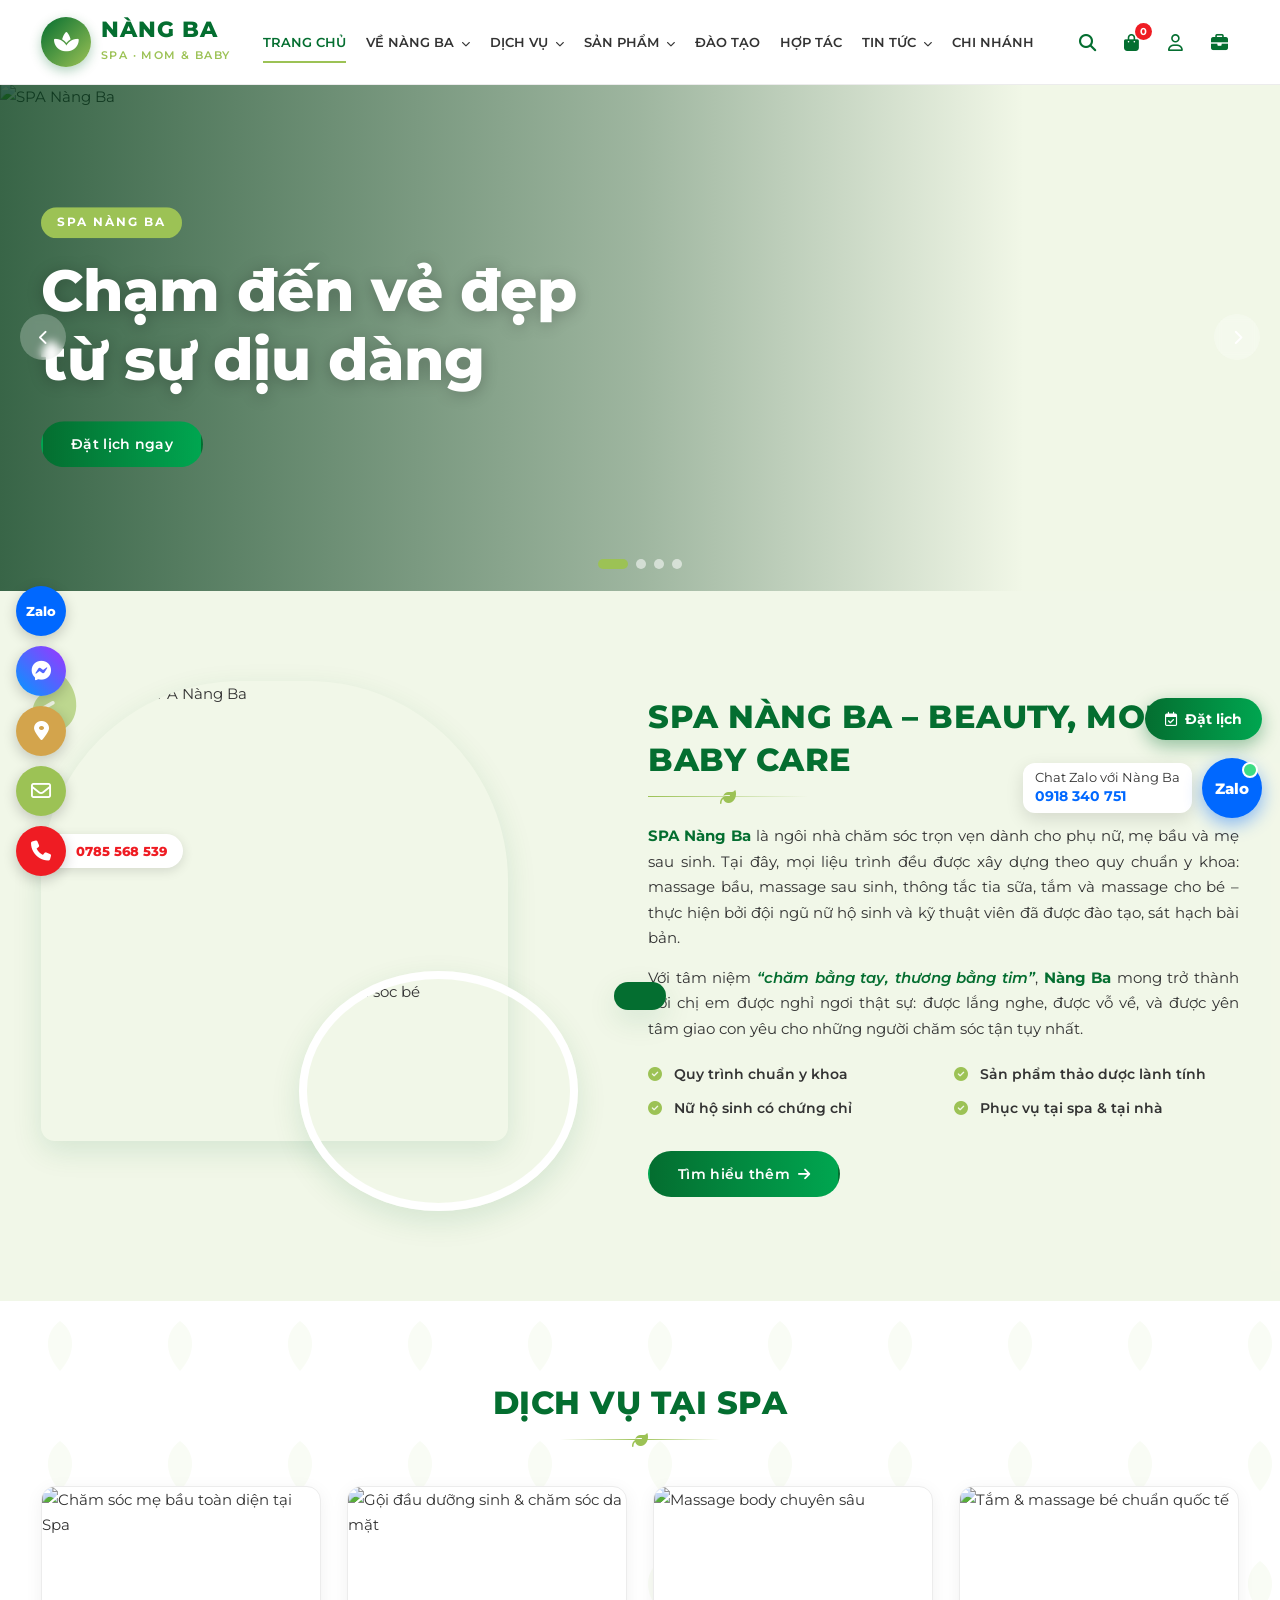
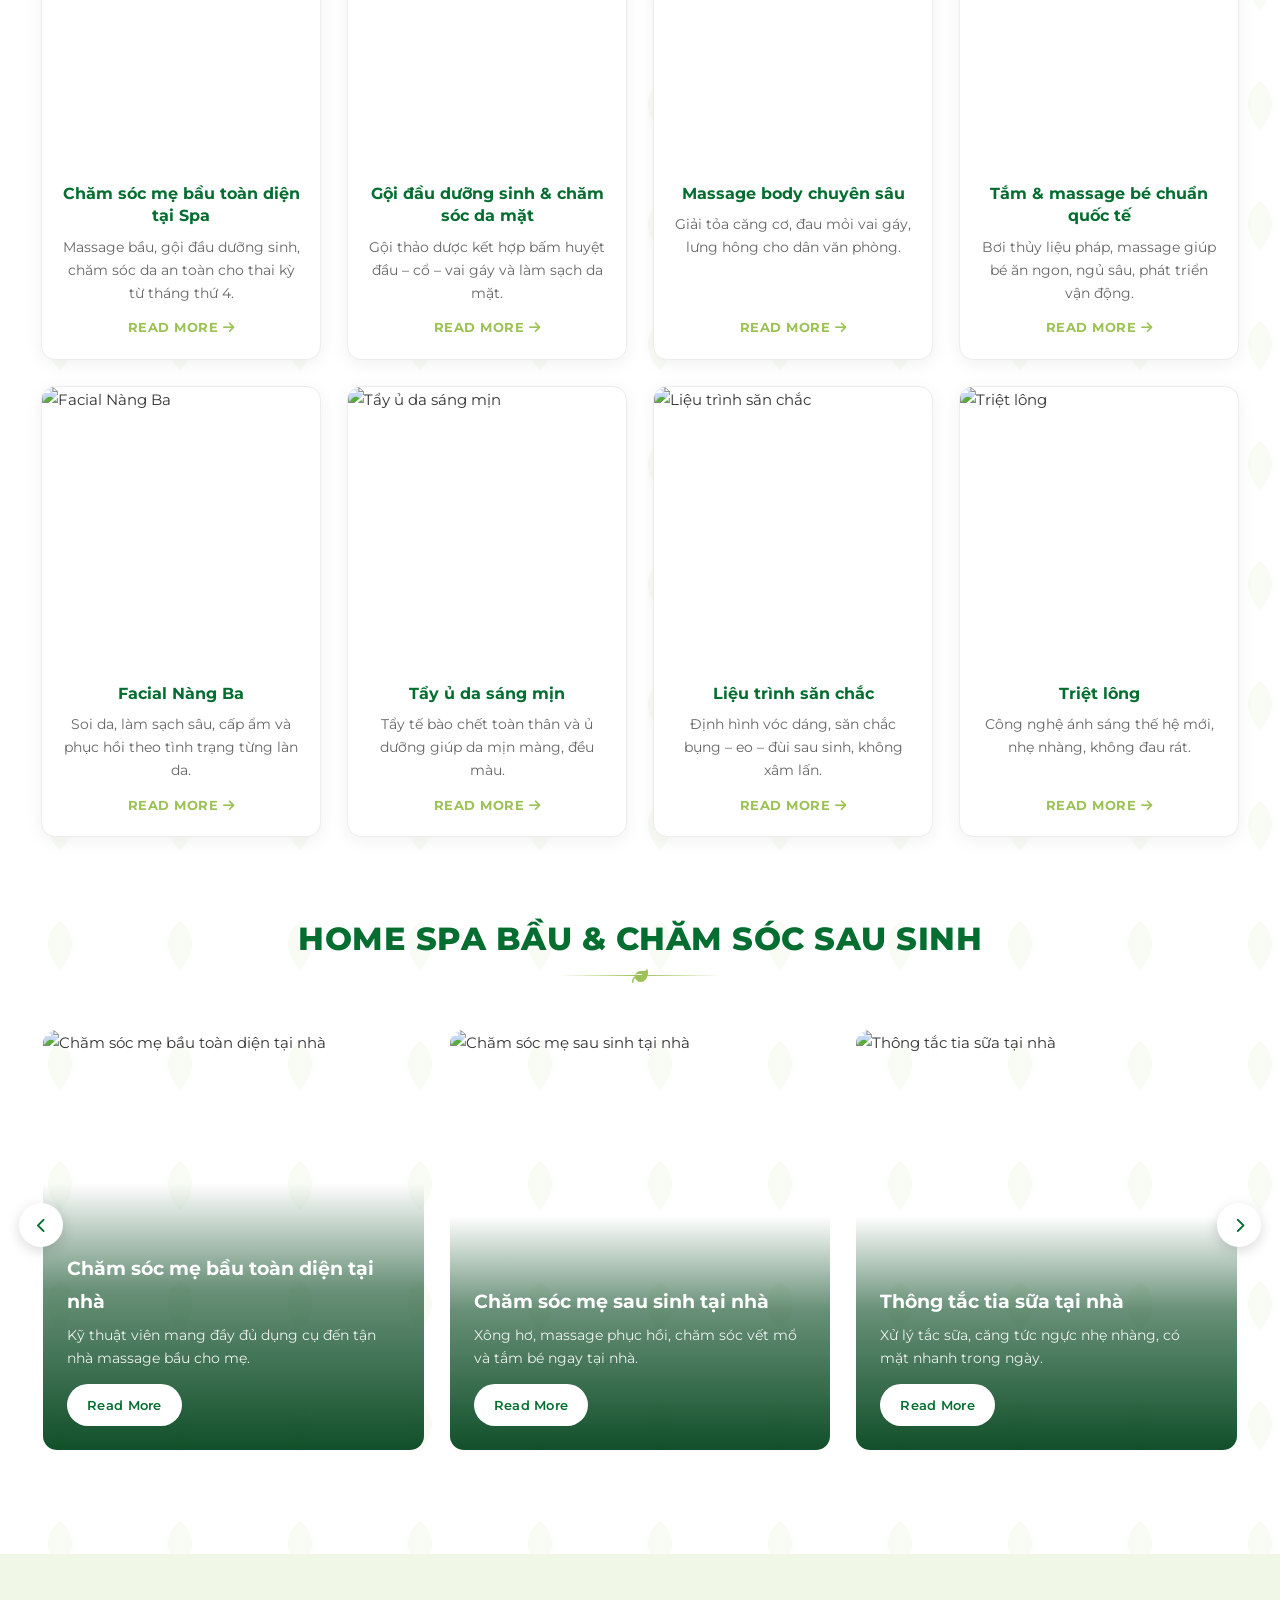
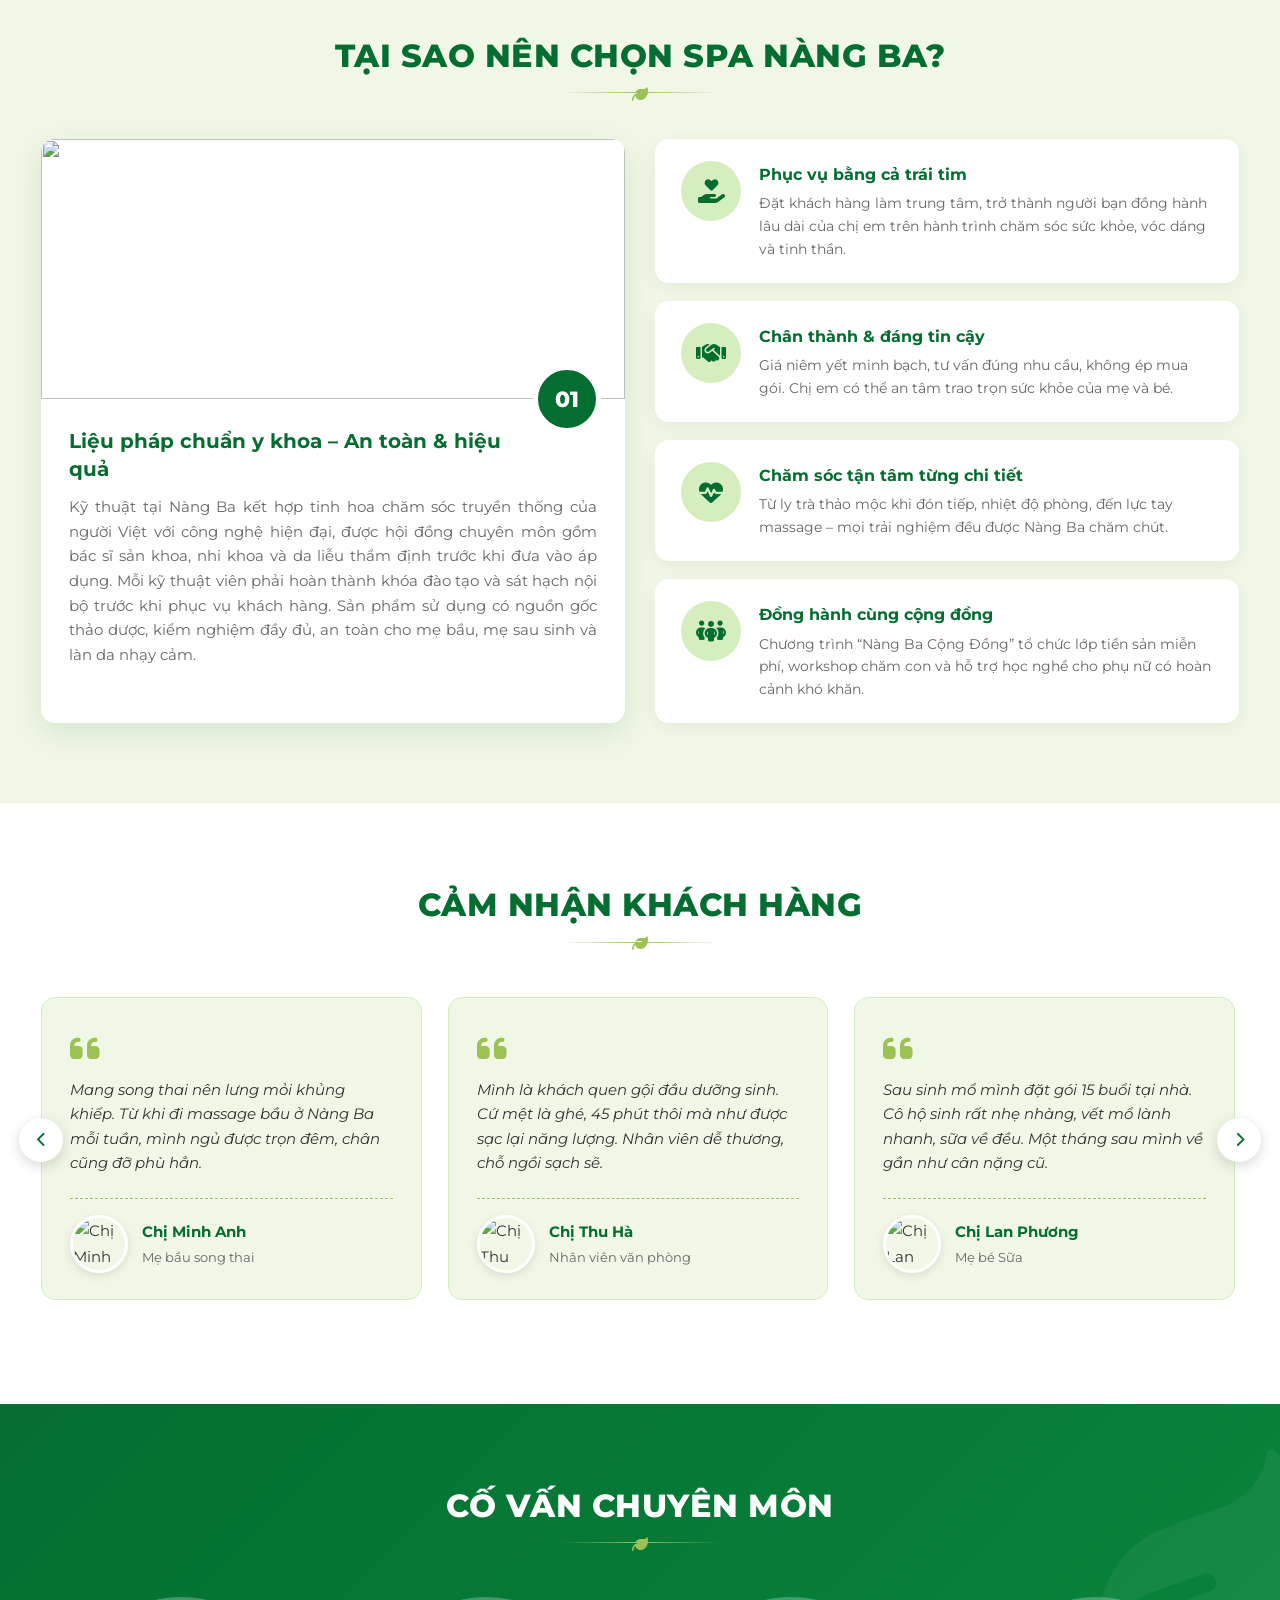
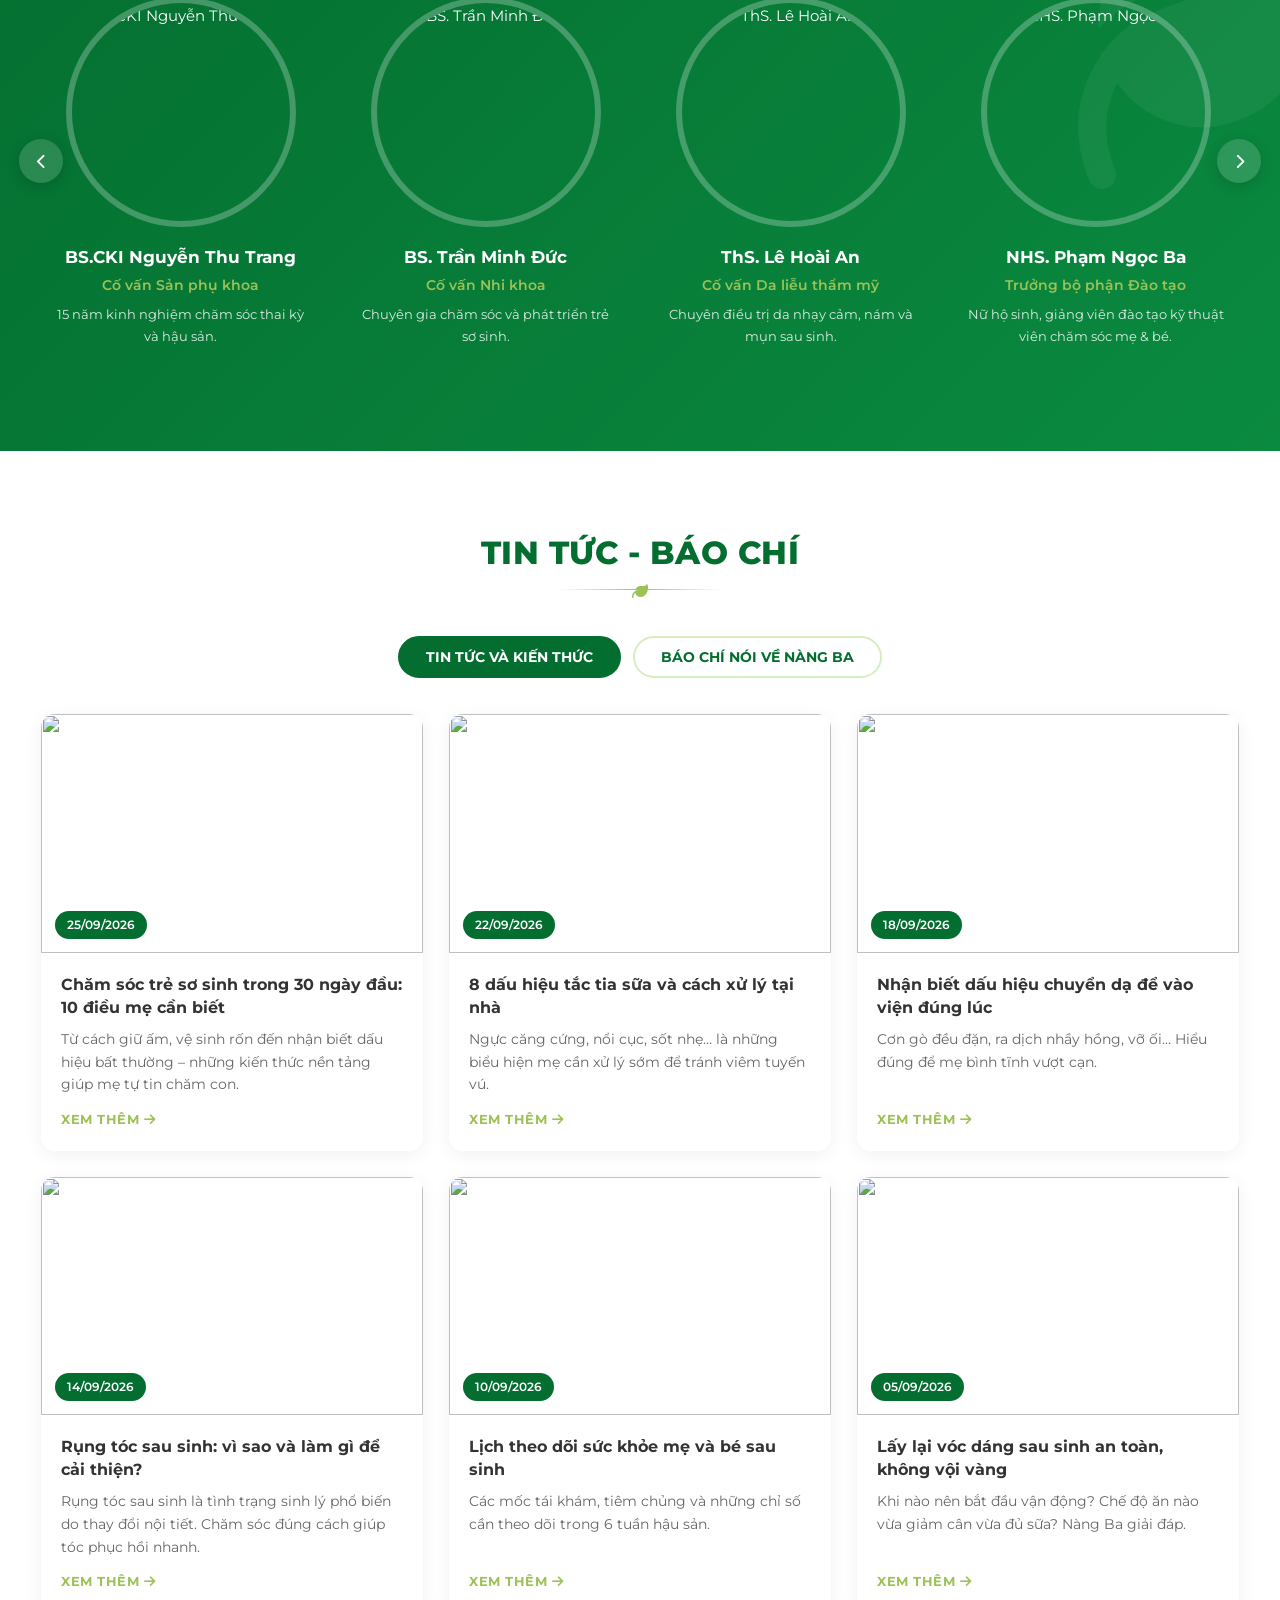
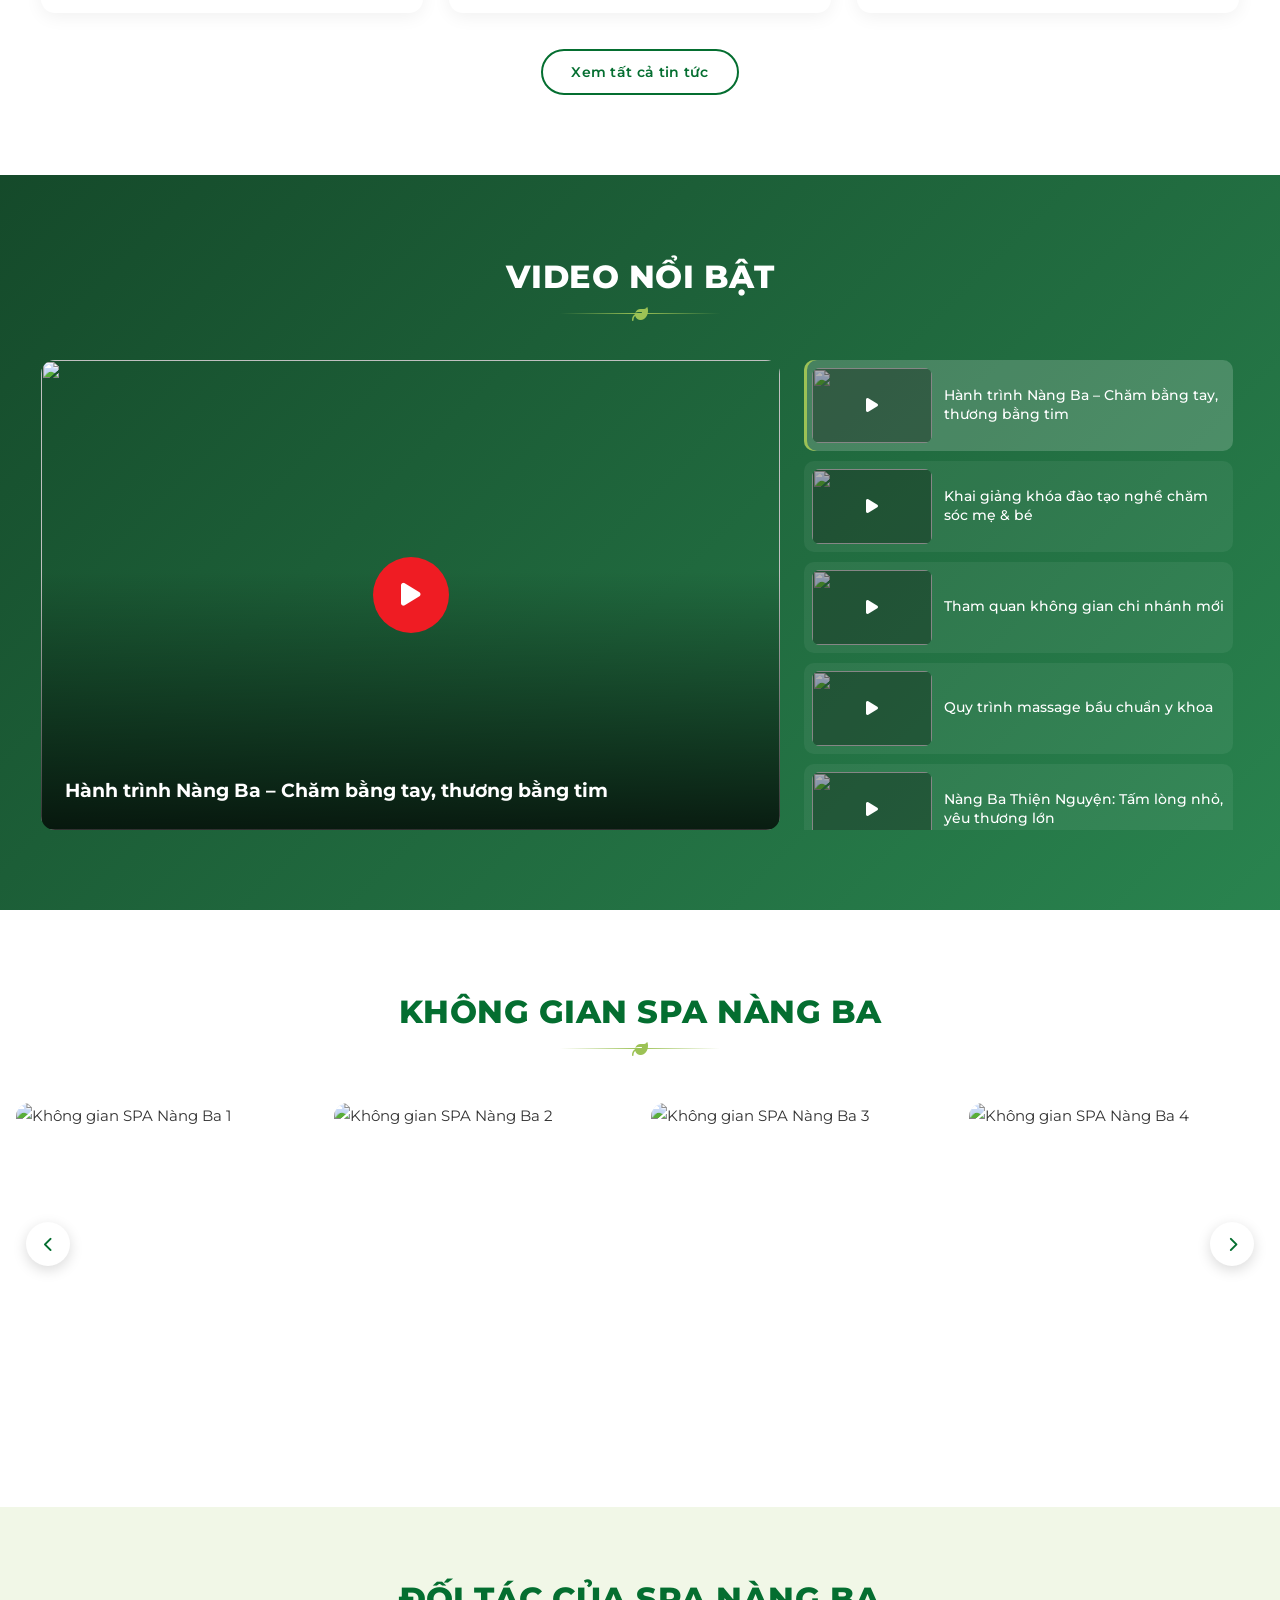
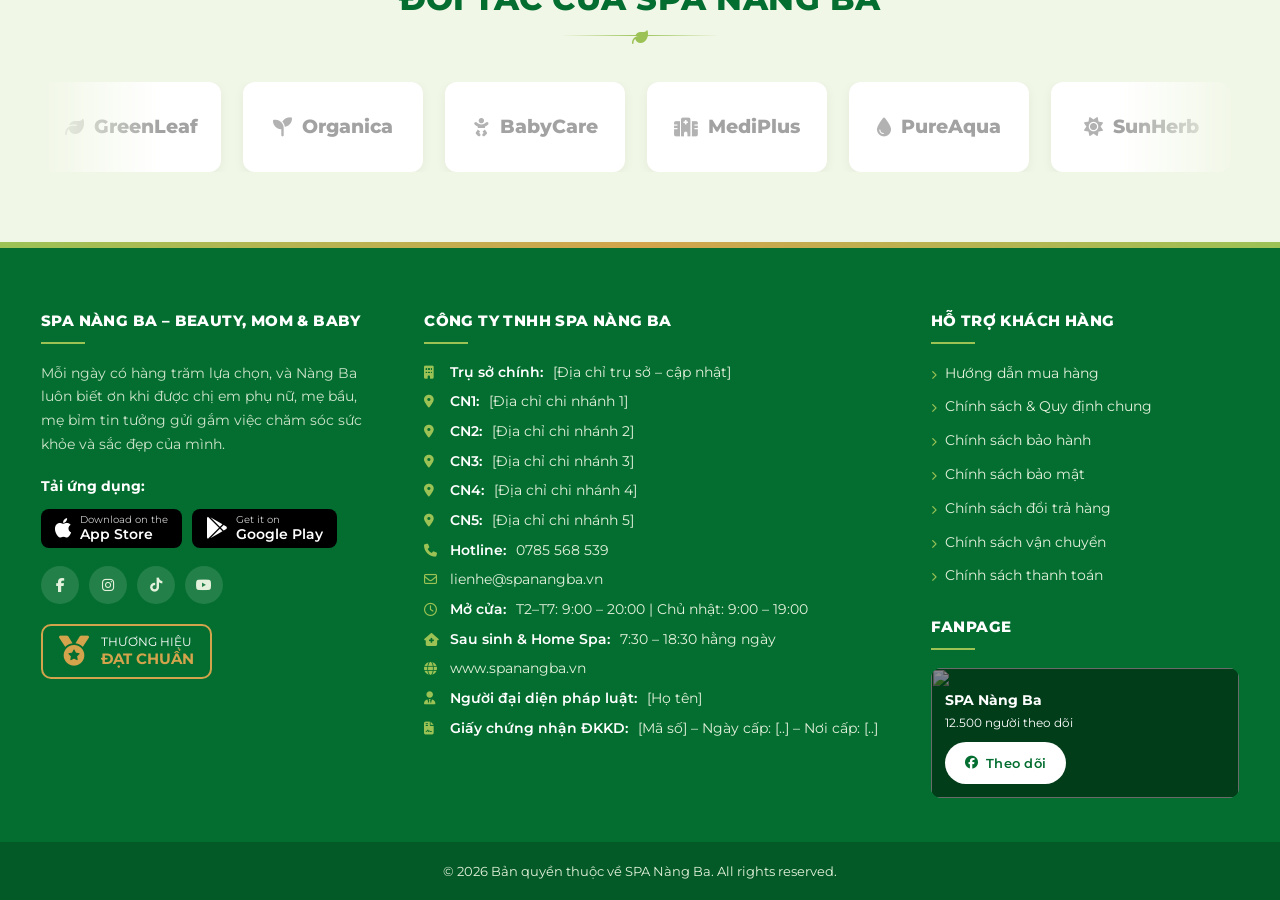
==== commit 0bf18d85: "Thay chatbot góc phải bằng nút Chat Zalo 0918 340 751 Co-Authored-By: Claude Opus 5.5 <noreply@anthr" ====
--- a/index.html
+++ b/index.html
@@ -435,22 +435,10 @@
 
 <button class="book-float" data-open="bookingModal"><i class="fa-regular fa-calendar-check"></i> Đặt lịch</button>
 
-<div class="ai-widget" id="aiWidget">
-  <button class="ai-toggle" id="aiToggle" aria-label="Trợ lý Nàng Ba AI"><i class="fa-solid fa-robot"></i><span class="ai-dot"></span></button>
-  <div class="ai-box">
-    <div class="ai-head"><span><i class="fa-solid fa-robot"></i> Trợ lý Nàng Ba AI</span><button id="aiClose" aria-label="Đóng">&times;</button></div>
-    <div class="ai-body" id="aiBody">
-      <div class="msg bot">Xin chào chị! Em là trợ lý của SPA Nàng Ba 🌿 Chị cần tư vấn dịch vụ nào ạ?</div>
-      <div class="ai-quick">
-        <button>Bảng giá massage bầu</button>
-        <button>Dịch vụ sau sinh tại nhà</button>
-        <button>Giờ mở cửa</button>
-        <button>Đặt lịch</button>
-      </div>
-    </div>
-    <form class="ai-input" id="aiForm"><input type="text" placeholder="Nhập câu hỏi..." autocomplete="off"><button aria-label="Gửi"><i class="fa-solid fa-paper-plane"></i></button></form>
-  </div>
-</div>
+<a class="zalo-chat" href="https://zalo.me/0918340751" target="_blank" rel="noopener" aria-label="Chat Zalo với SPA Nàng Ba – 0918 340 751">
+  <span class="zc-tip">Chat Zalo với Nàng Ba<b>0918 340 751</b></span>
+  <span class="zc-ic">Zalo</span>
+</a>
 
 <button class="back-top" id="backTop" aria-label="Lên đầu trang"><i class="fa-solid fa-chevron-up"></i></button>
 
--- a/style.css
+++ b/style.css
@@ -764,3 +764,13 @@
 
 /* Thông báo nổi không chặn bấm nút bên dưới (VD nút Xác nhận đặt hàng) */
 .toast { pointer-events: none; }
+
+/* Nút Chat Zalo (thay chatbot) – góc phải */
+.zalo-chat { position: fixed; right: 18px; bottom: 82px; z-index: 95; display: flex; align-items: center; gap: 10px; text-decoration: none; }
+.zalo-chat .zc-ic { width: 60px; height: 60px; border-radius: 50%; background: #0068ff; color: #fff; display: grid; place-items: center; font: 800 15px var(--font); box-shadow: 0 6px 18px rgba(0,104,255,.45); position: relative; animation: zc-pulse 2.4s infinite; }
+.zalo-chat .zc-ic::after { content: ''; position: absolute; top: 4px; right: 4px; width: 12px; height: 12px; border-radius: 50%; background: #3ddc84; border: 2px solid #fff; }
+.zalo-chat .zc-tip { background: #fff; color: var(--text); border-radius: 12px; padding: 7px 12px; font-size: 12.5px; line-height: 1.35; box-shadow: 0 6px 18px rgba(0,0,0,.12); display: grid; }
+.zalo-chat .zc-tip b { color: #0068ff; font-size: 14px; }
+.zalo-chat:hover .zc-ic { transform: scale(1.06); }
+@keyframes zc-pulse { 0%, 100% { box-shadow: 0 6px 18px rgba(0,104,255,.45), 0 0 0 0 rgba(0,104,255,.35); } 60% { box-shadow: 0 6px 18px rgba(0,104,255,.45), 0 0 0 14px rgba(0,104,255,0); } }
+@media (max-width: 600px) { .zalo-chat .zc-tip { display: none; } }
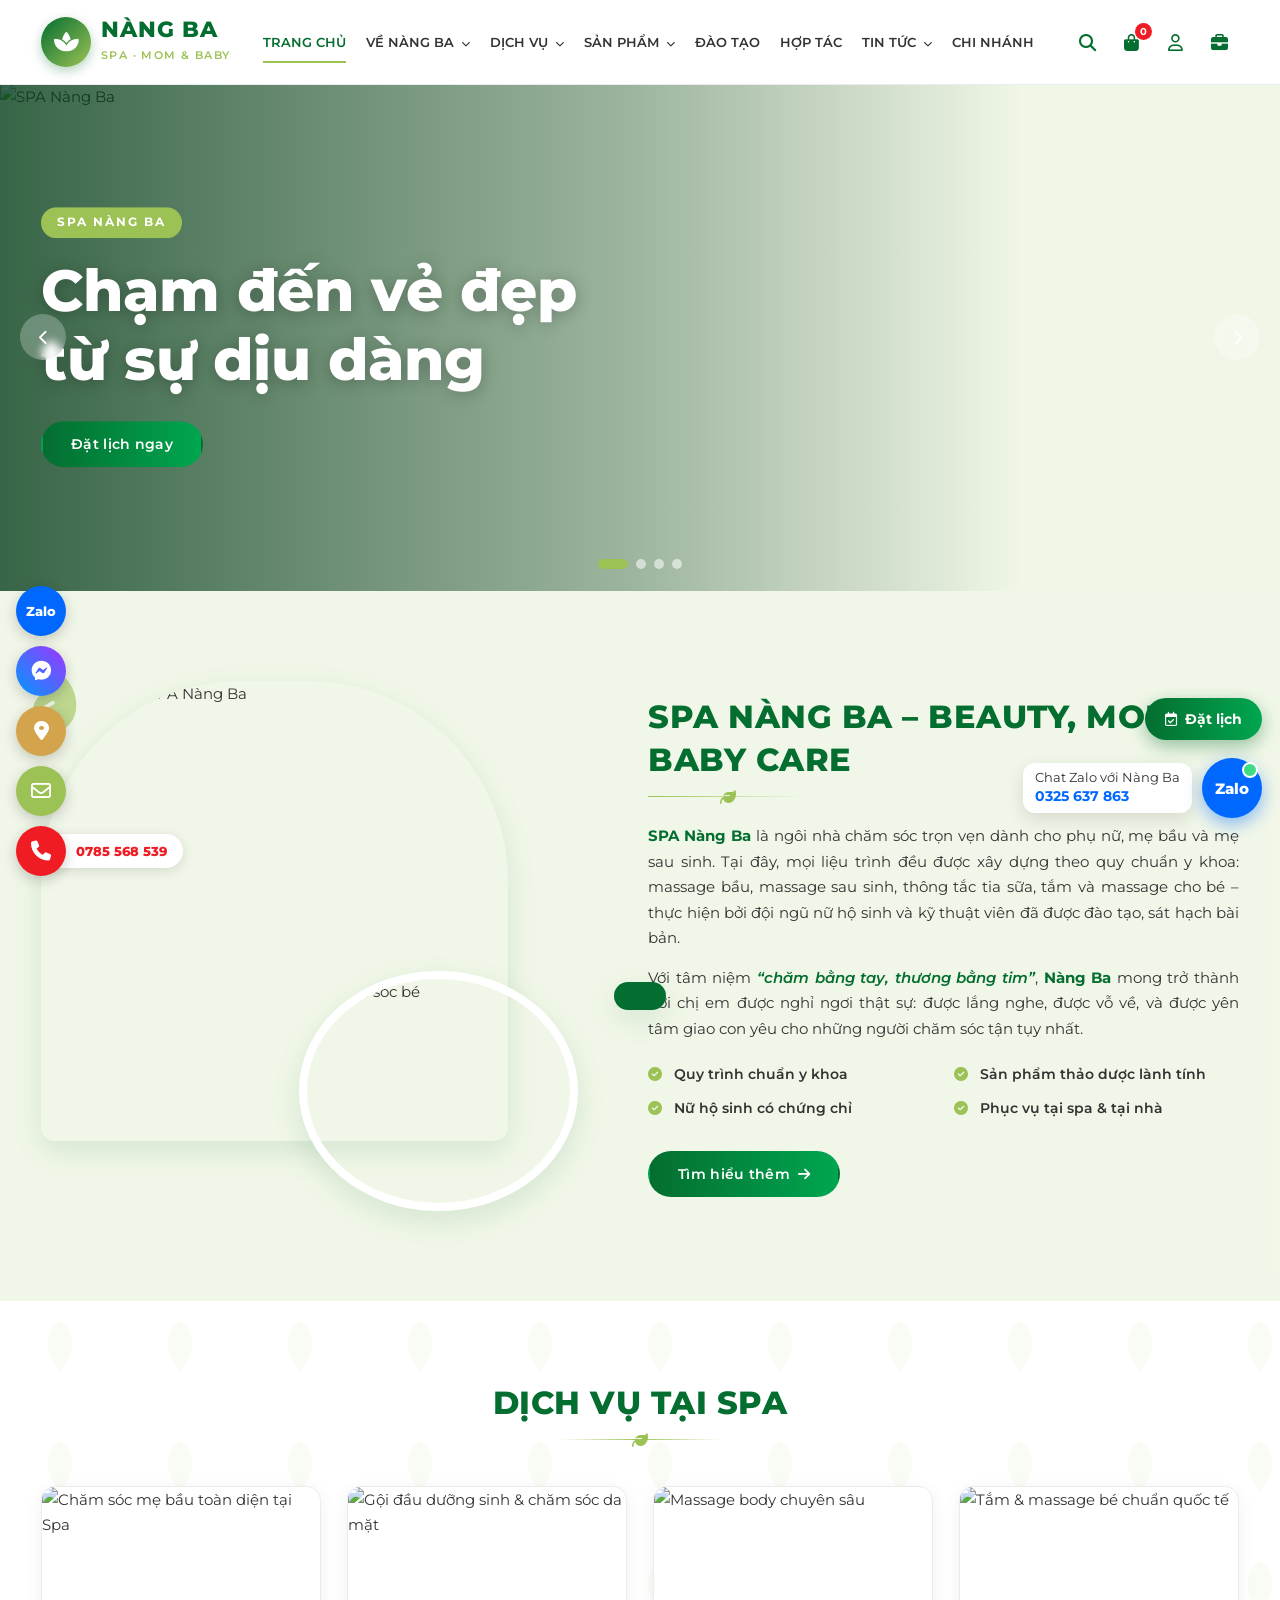
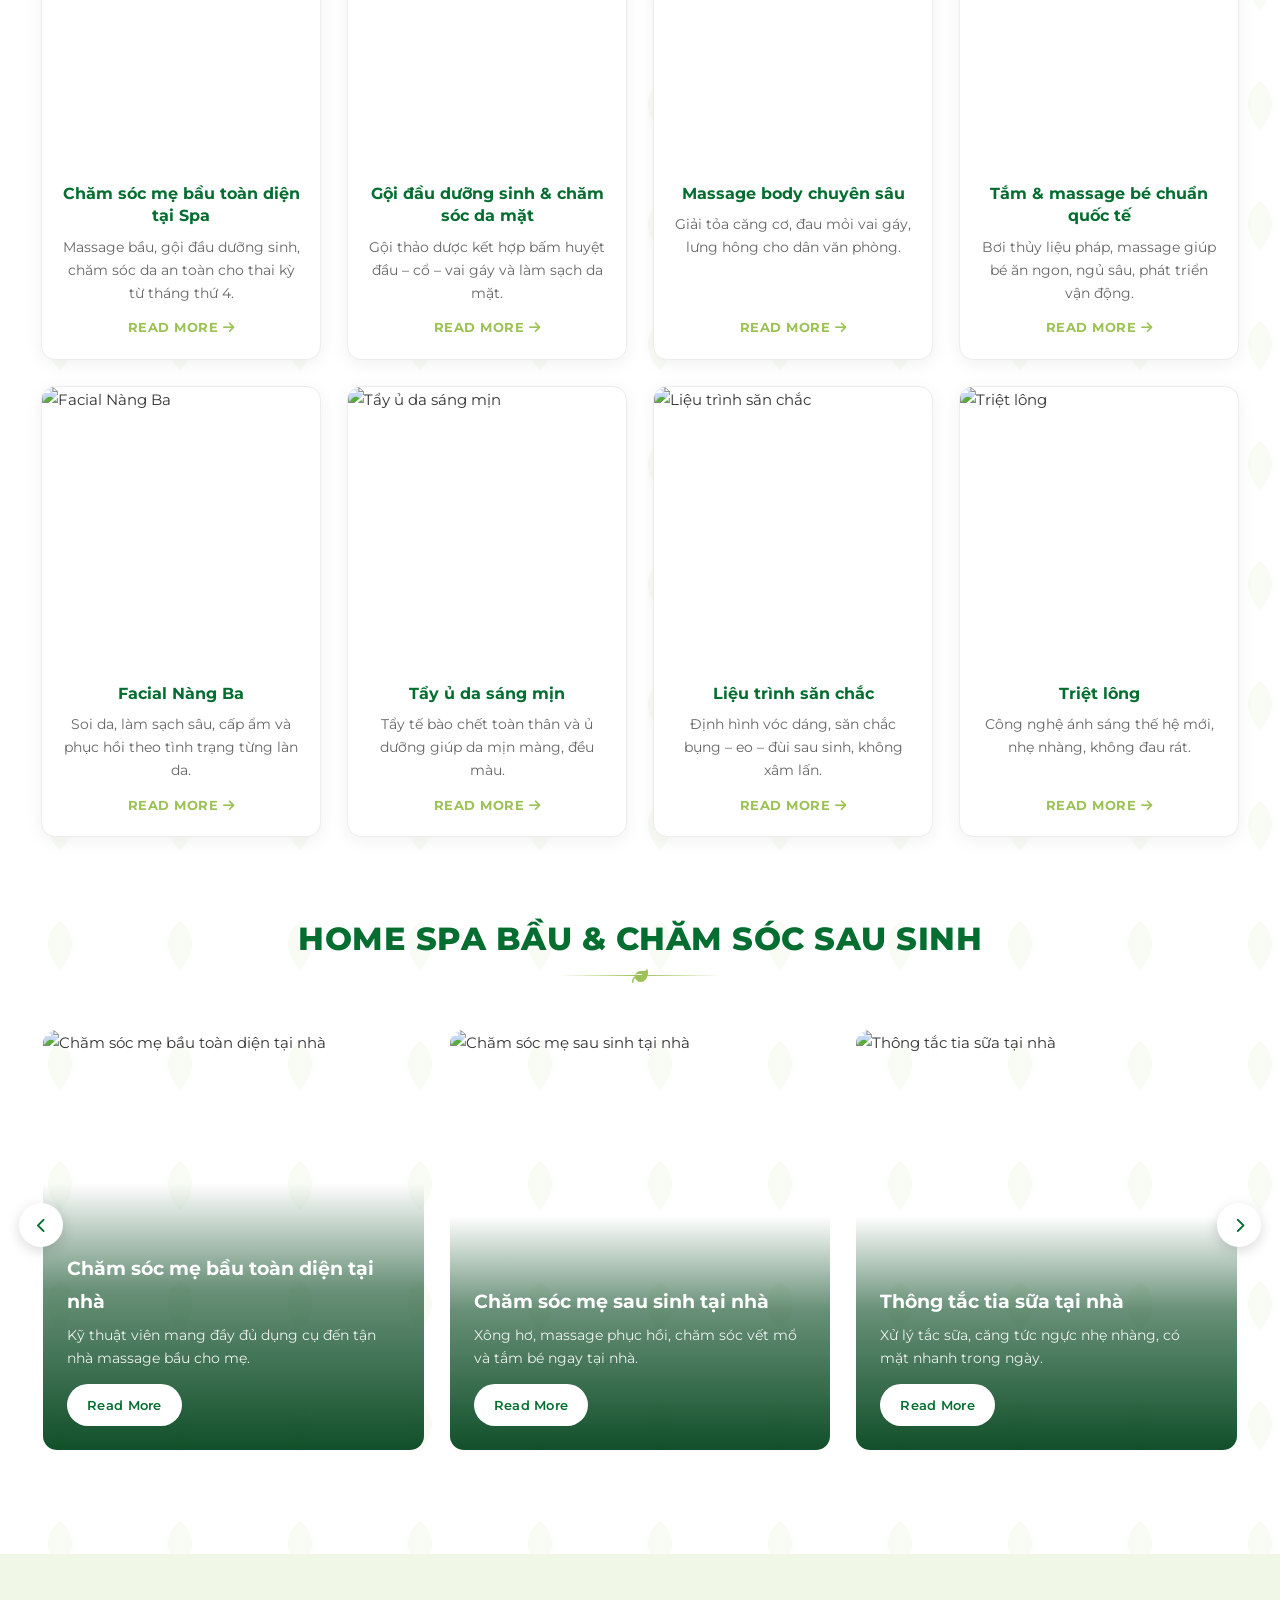
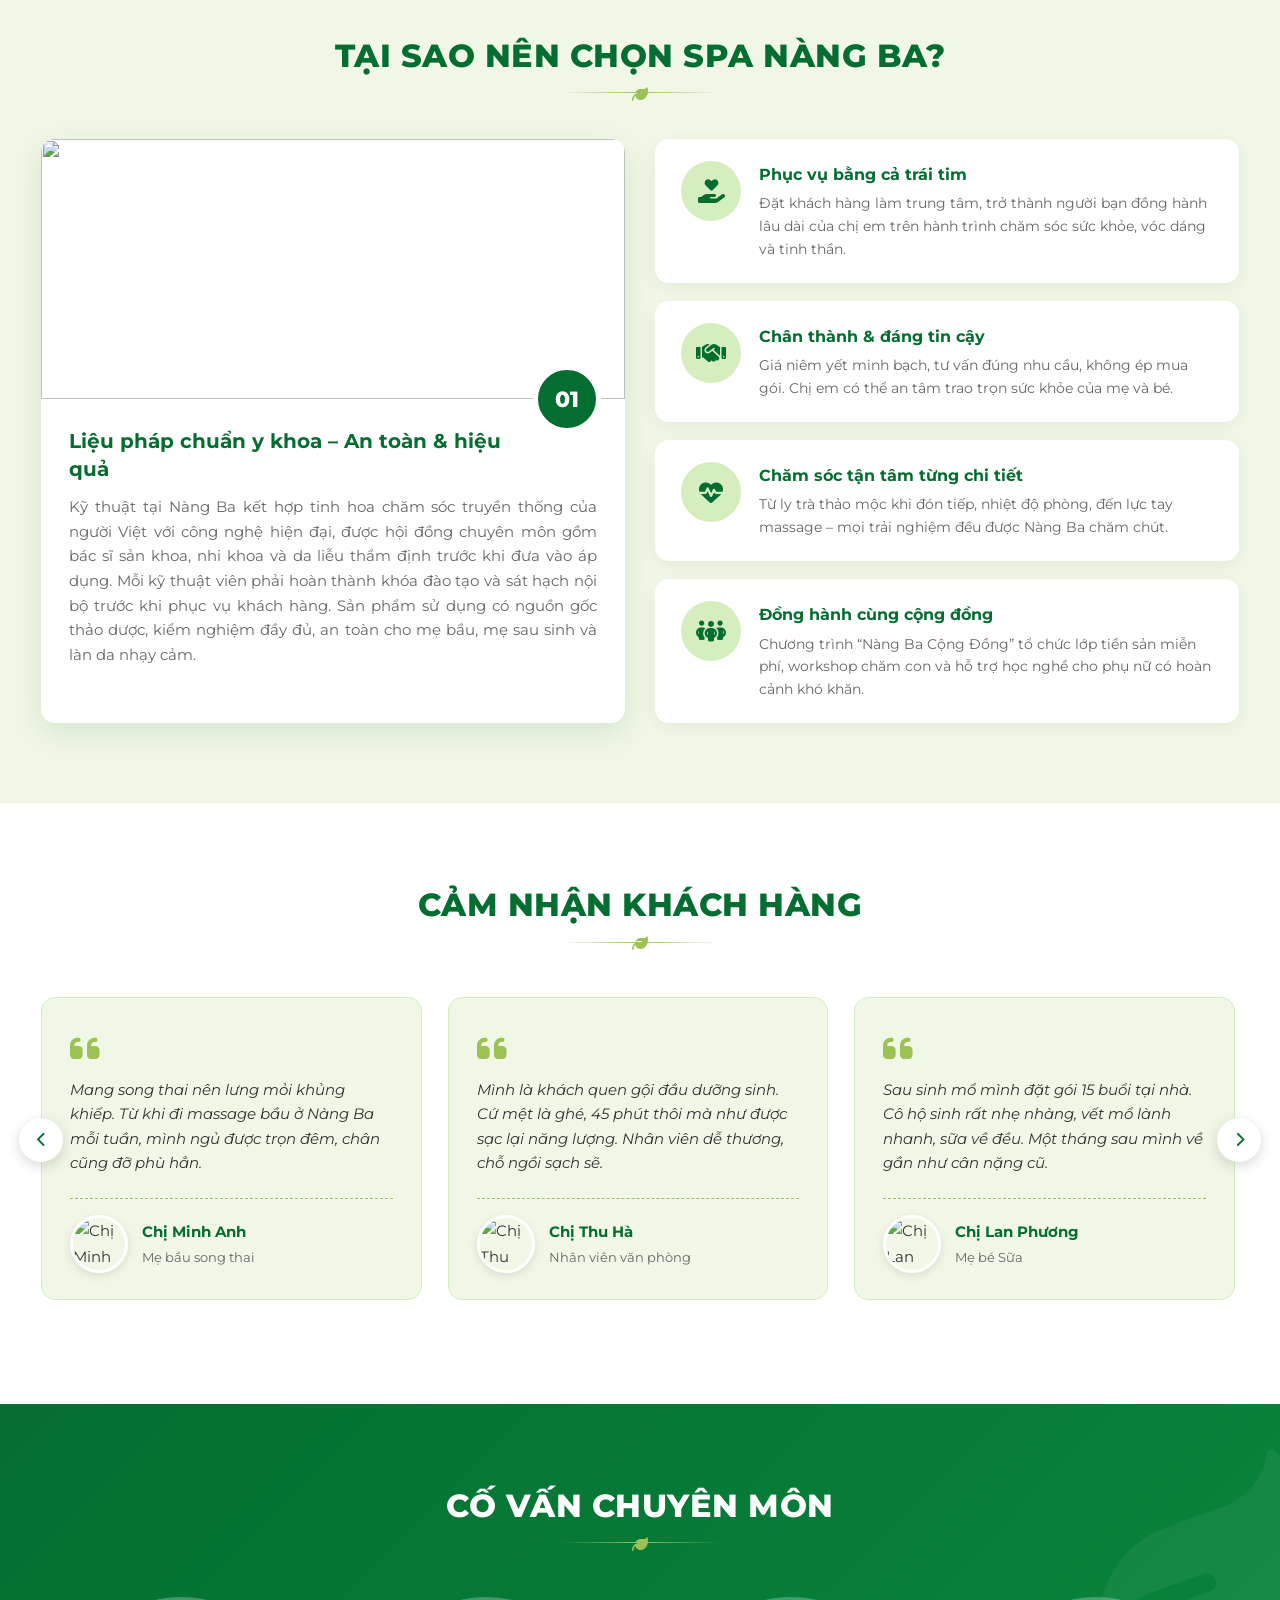
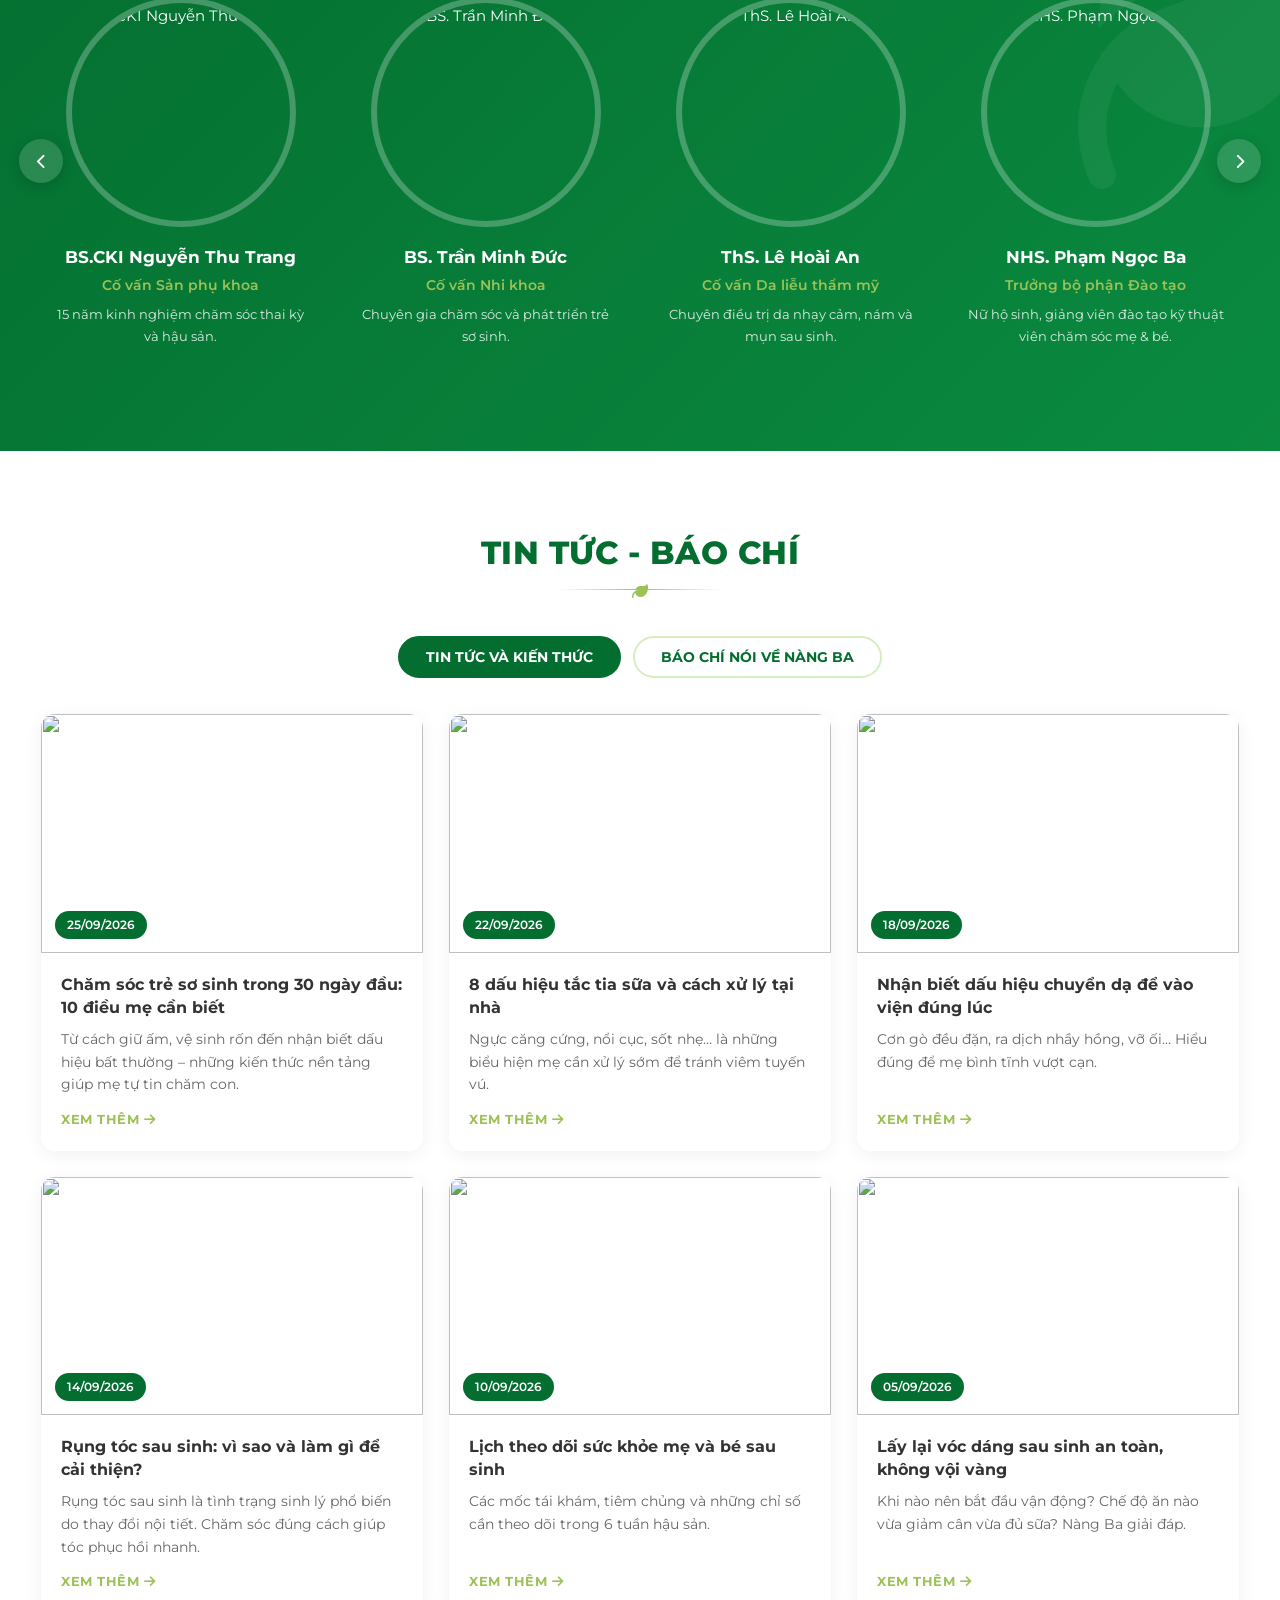
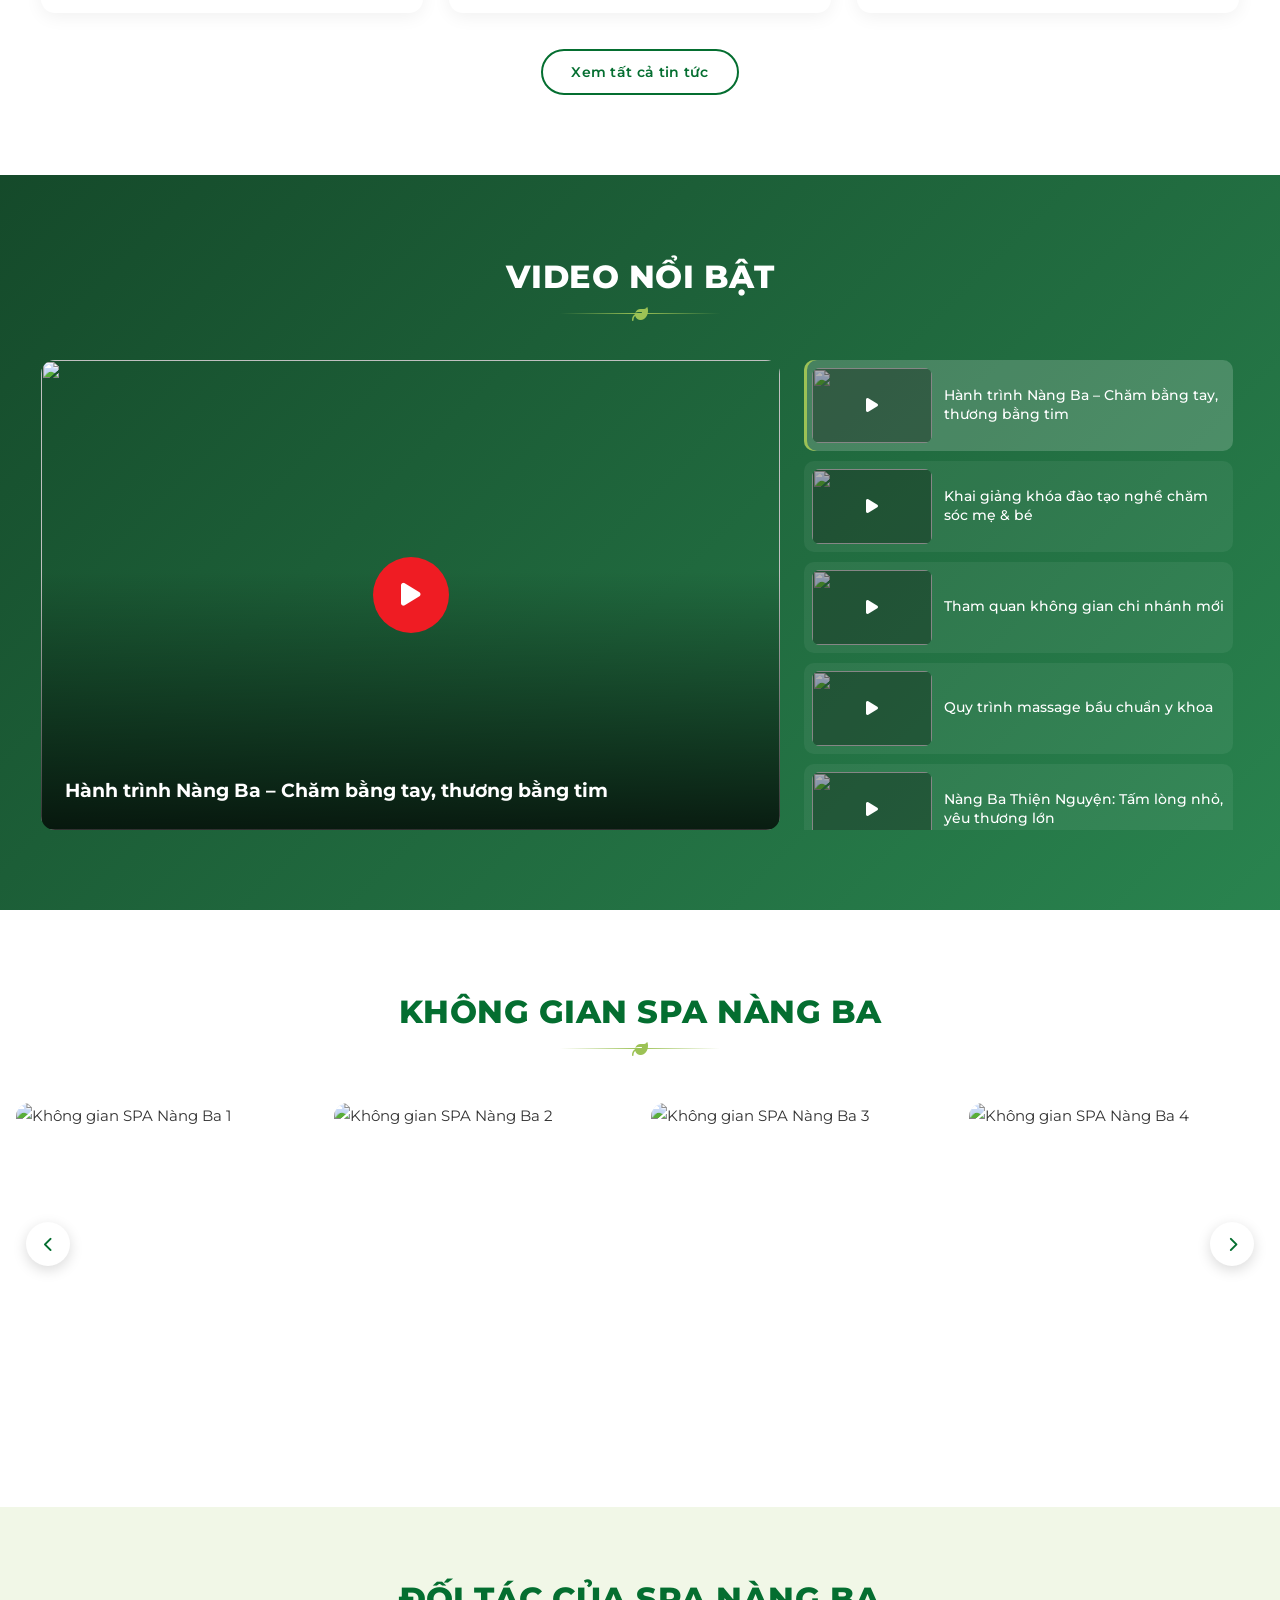
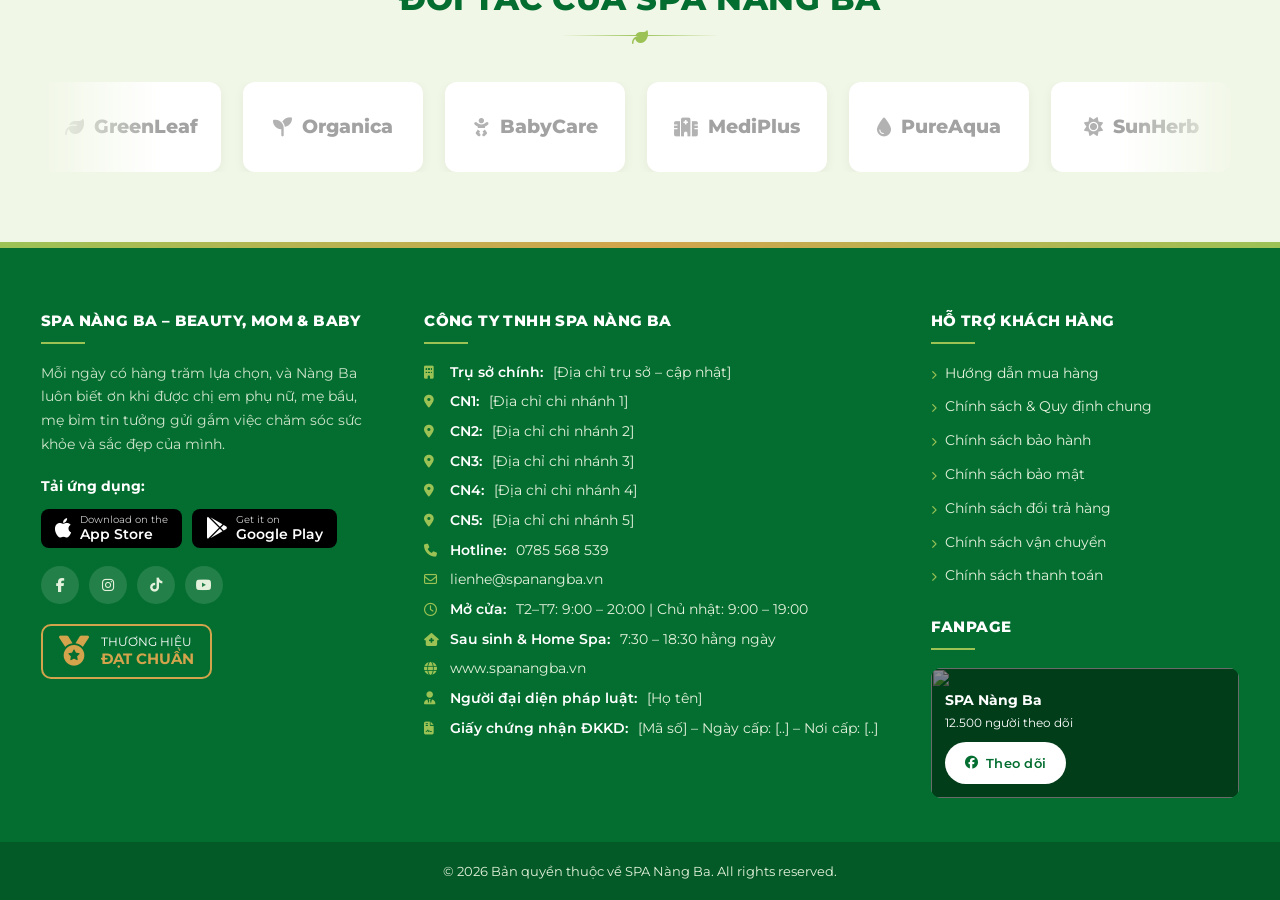
==== commit 7725029b: "Đổi số Chat Zalo sang 0325 637 863 Co-Authored-By: Claude Opus 5.5 <noreply@anthropic.com>" ====
--- a/index.html
+++ b/index.html
@@ -435,8 +435,8 @@
 
 <button class="book-float" data-open="bookingModal"><i class="fa-regular fa-calendar-check"></i> Đặt lịch</button>
 
-<a class="zalo-chat" href="https://zalo.me/0918340751" target="_blank" rel="noopener" aria-label="Chat Zalo với SPA Nàng Ba – 0918 340 751">
-  <span class="zc-tip">Chat Zalo với Nàng Ba<b>0918 340 751</b></span>
+<a class="zalo-chat" href="https://zalo.me/0325637863" target="_blank" rel="noopener" aria-label="Chat Zalo với SPA Nàng Ba – 0325 637 863">
+  <span class="zc-tip">Chat Zalo với Nàng Ba<b>0325 637 863</b></span>
   <span class="zc-ic">Zalo</span>
 </a>
 
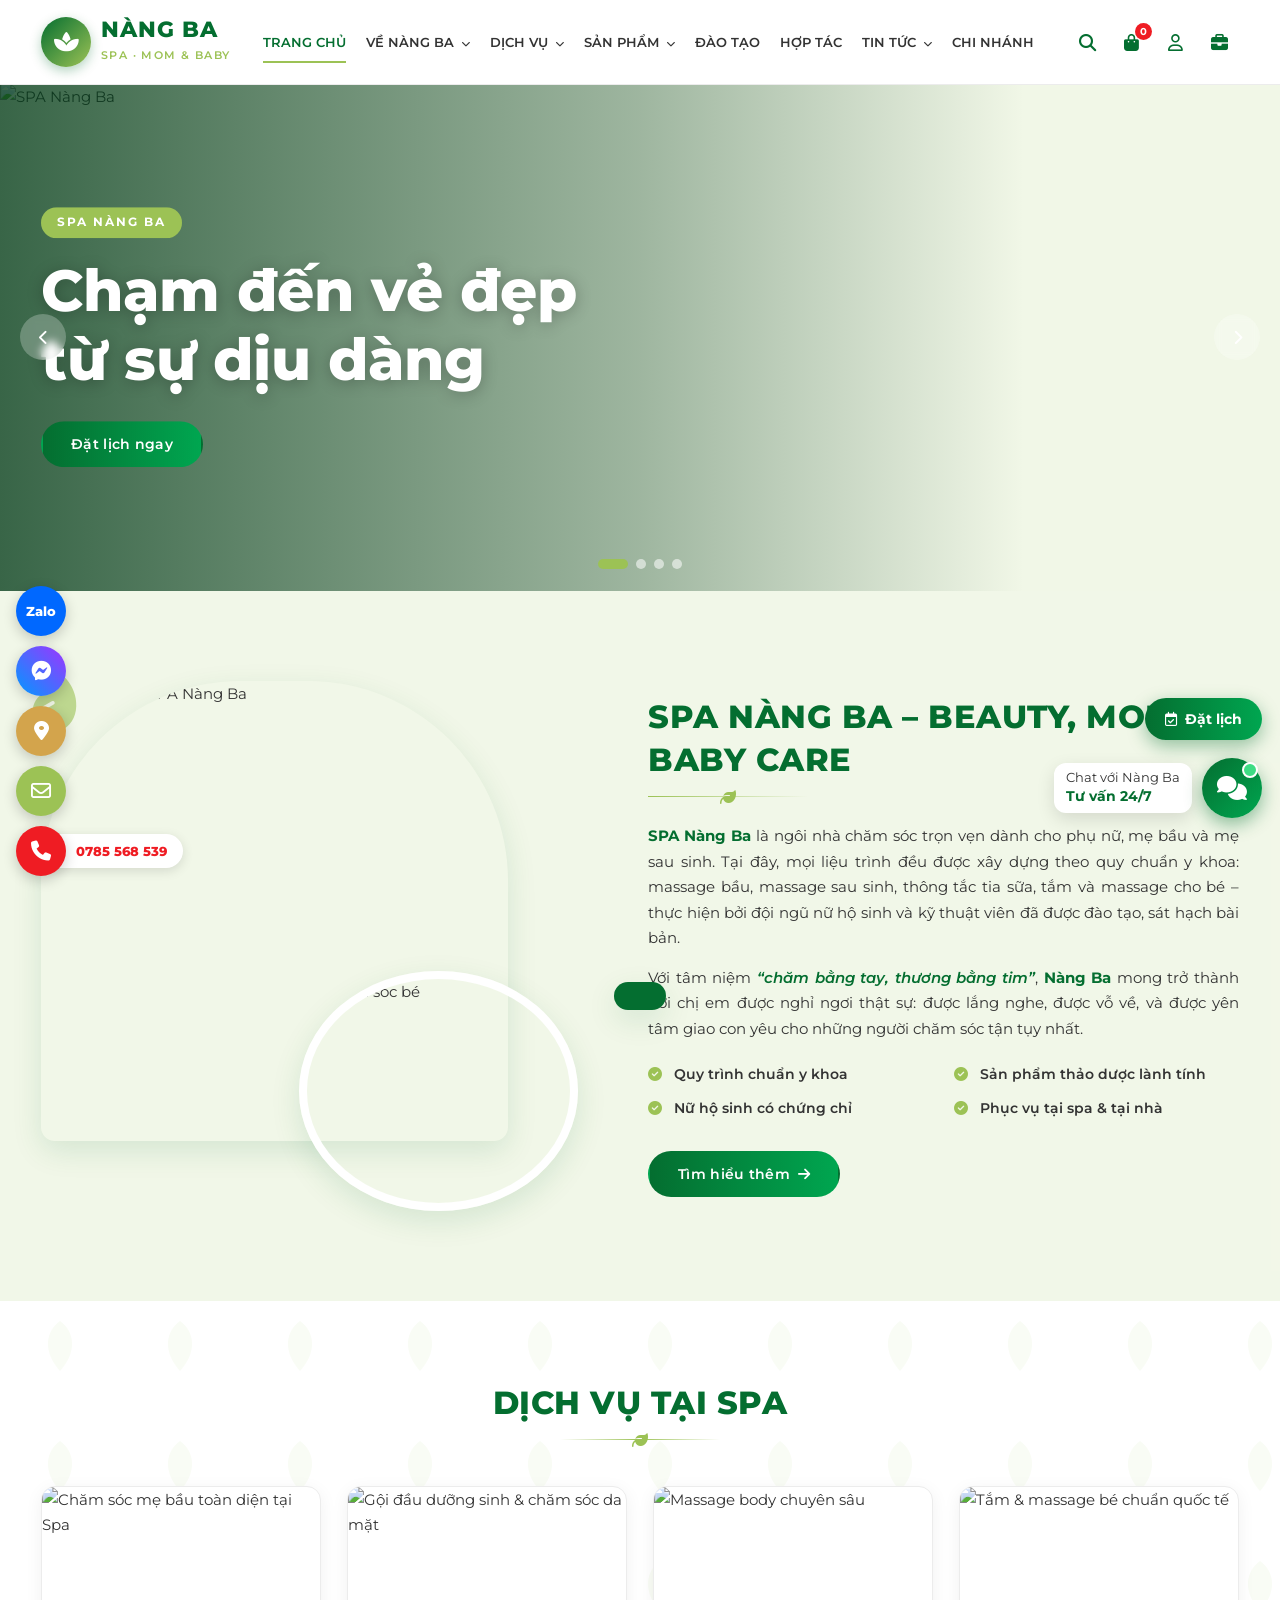
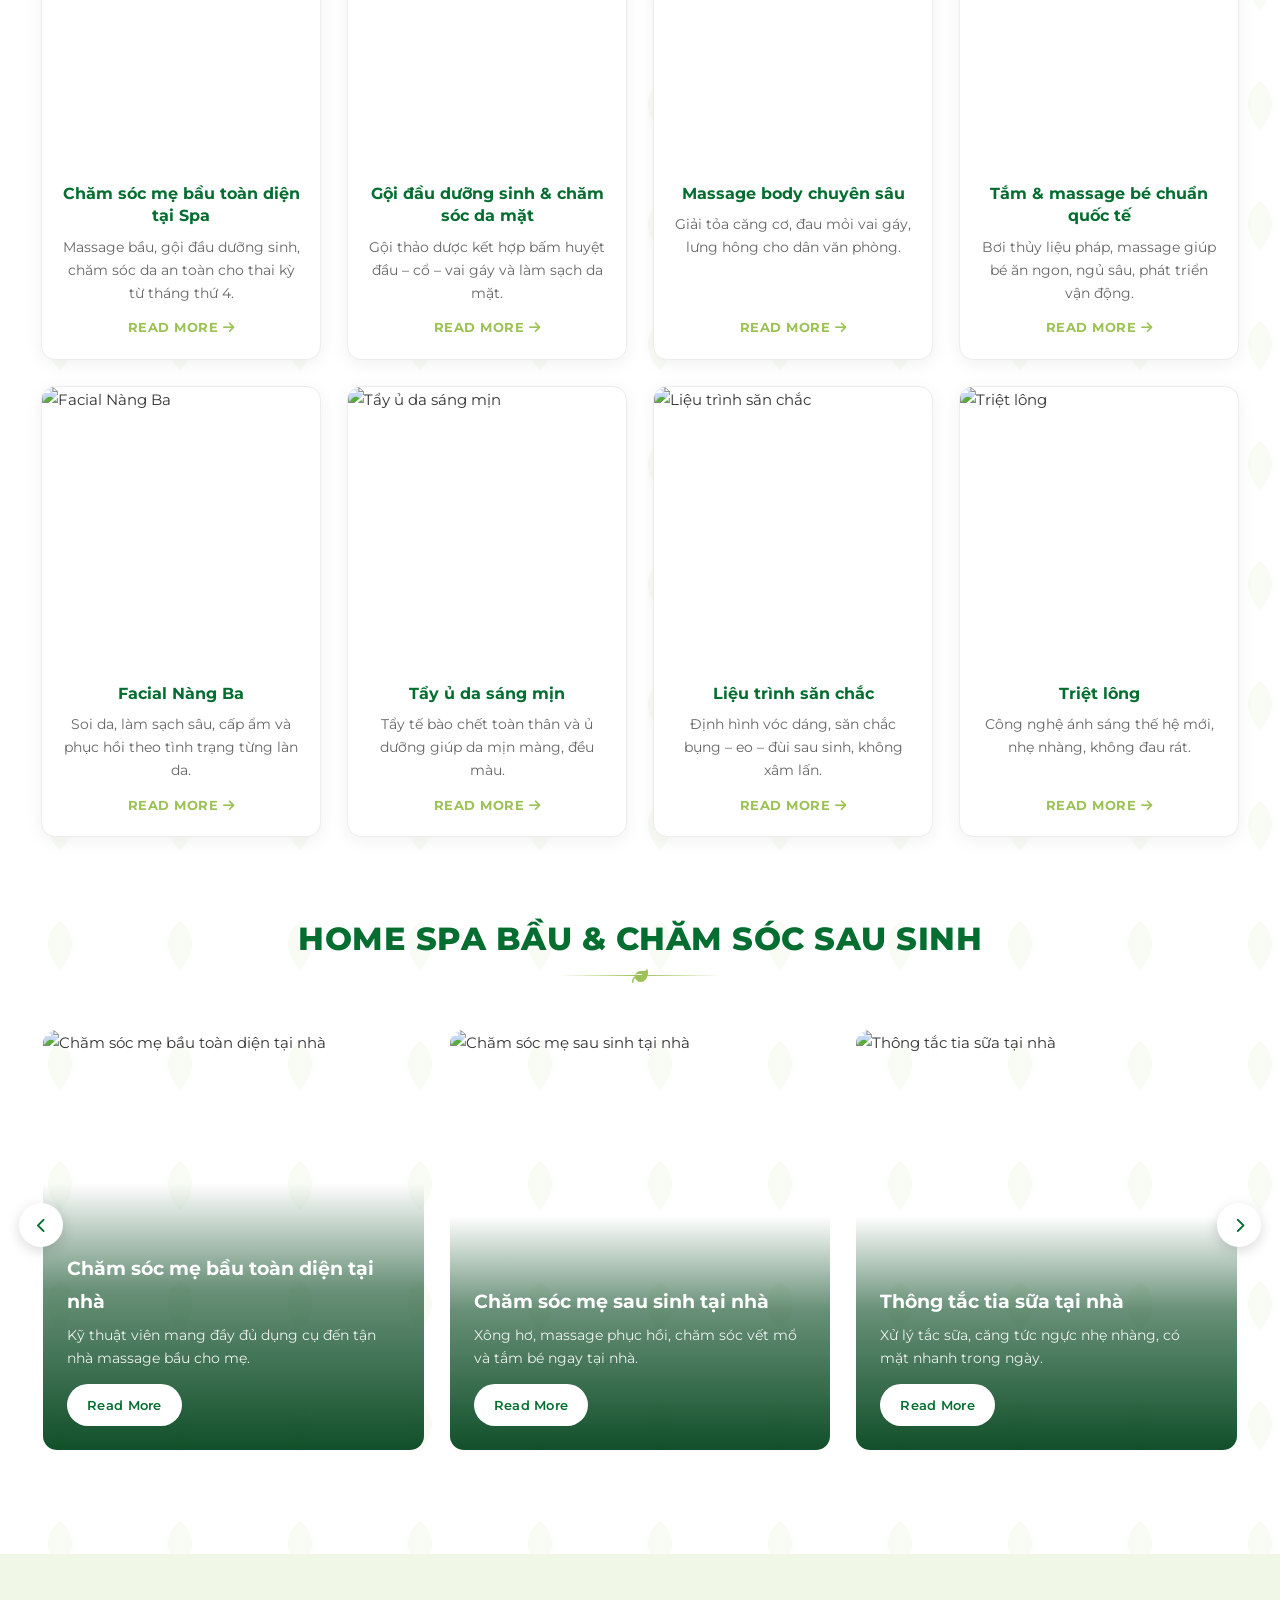
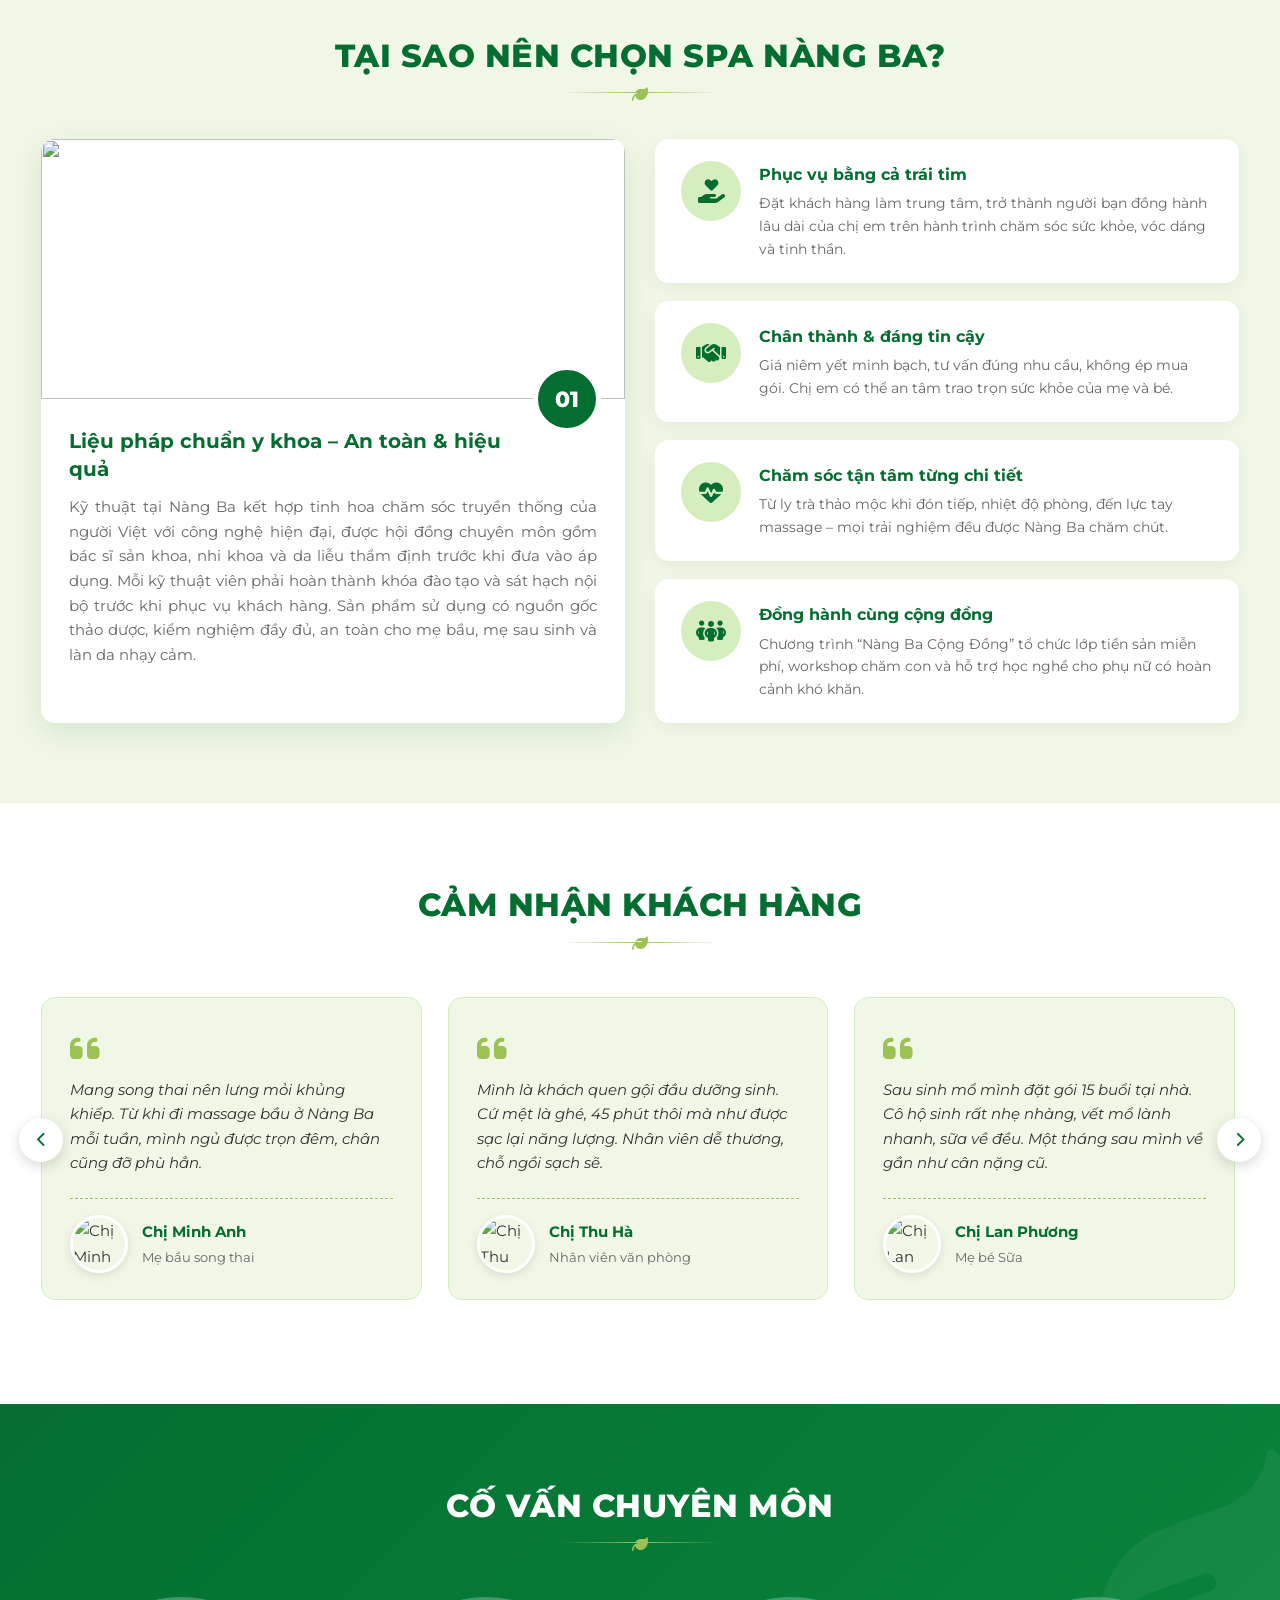
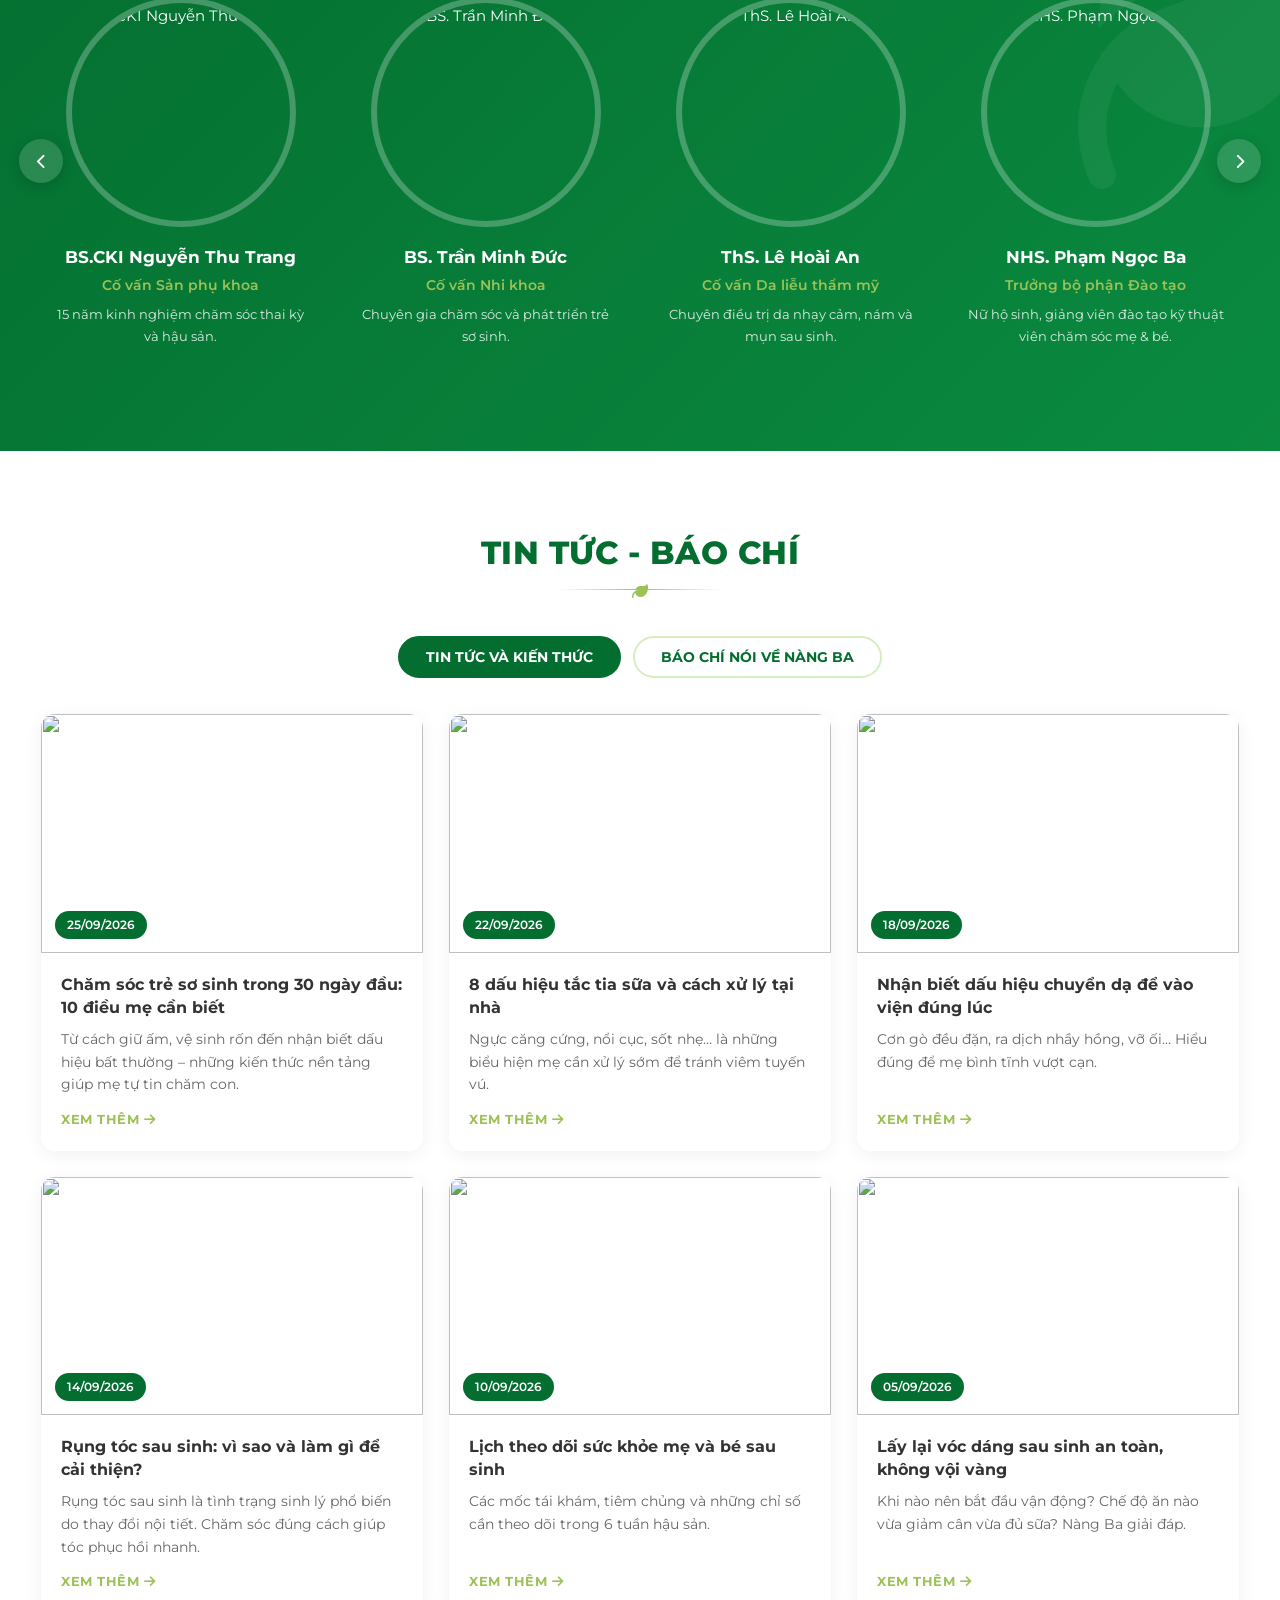
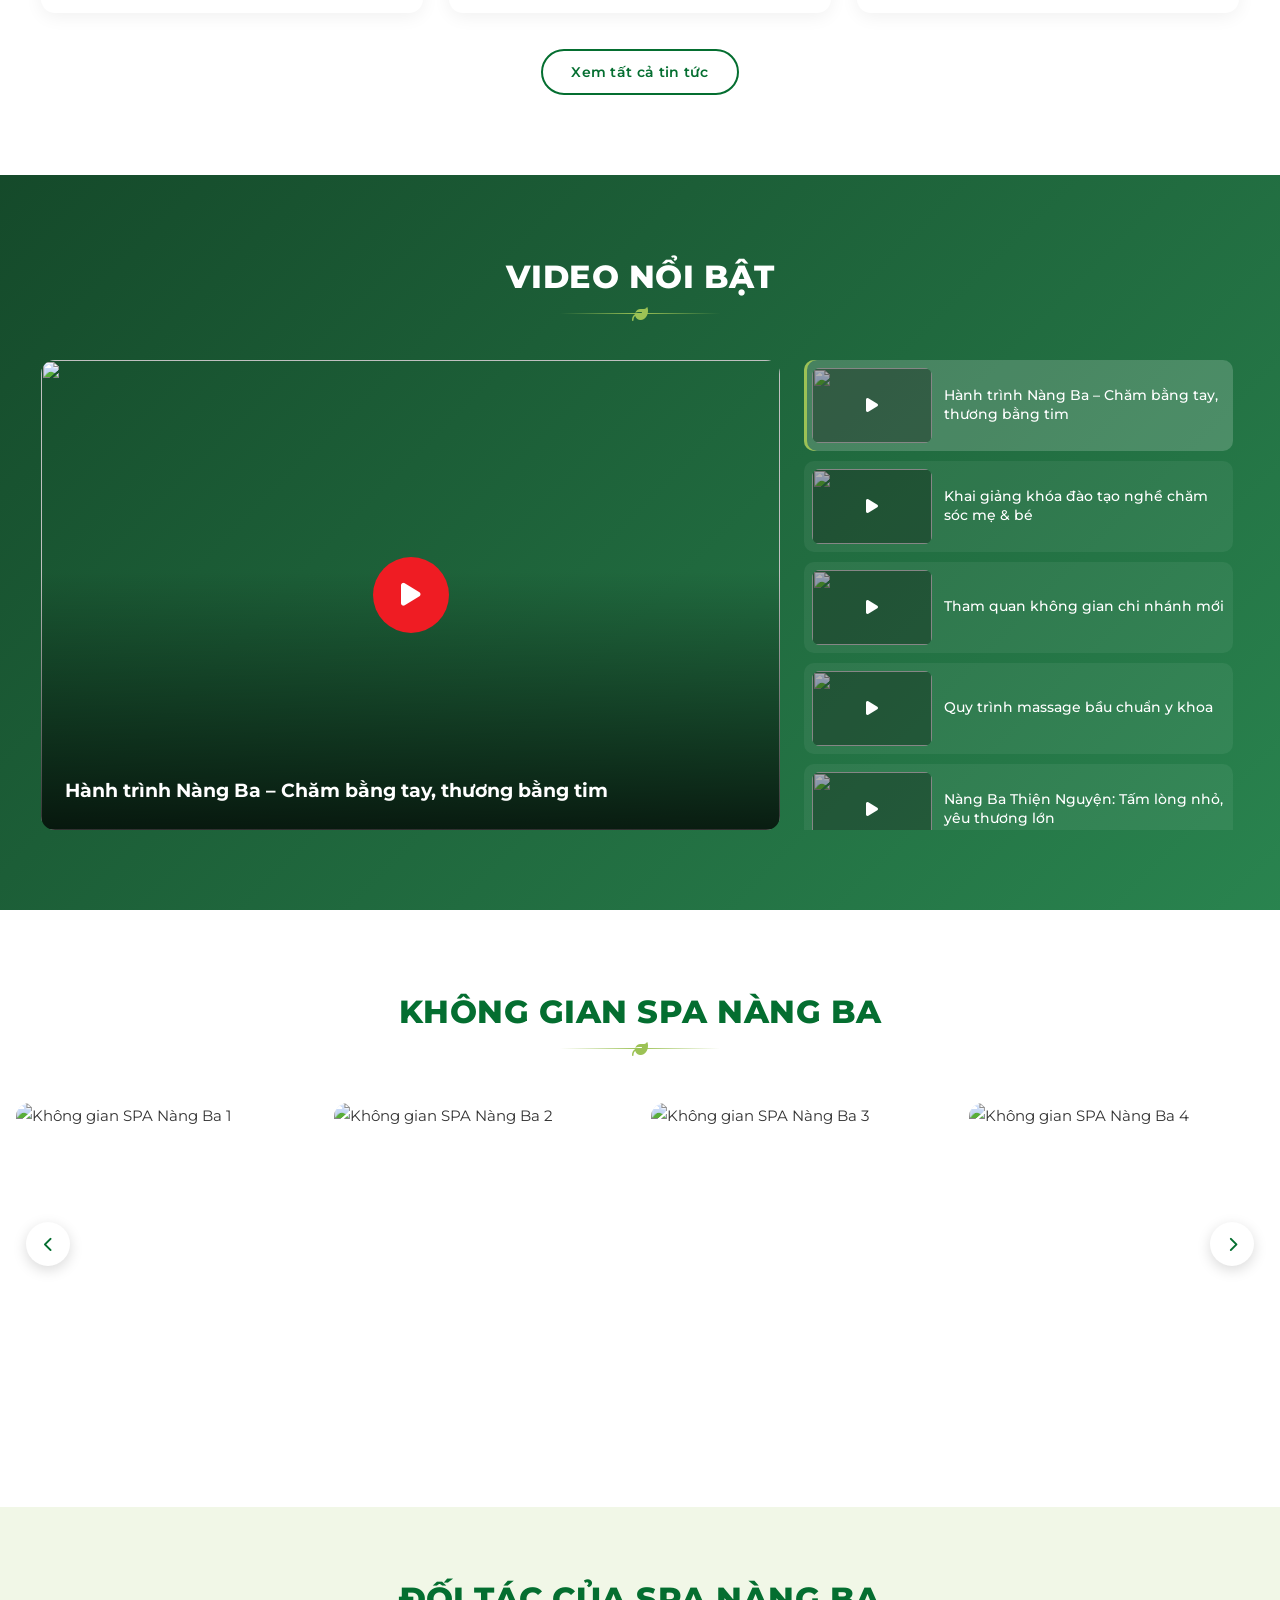
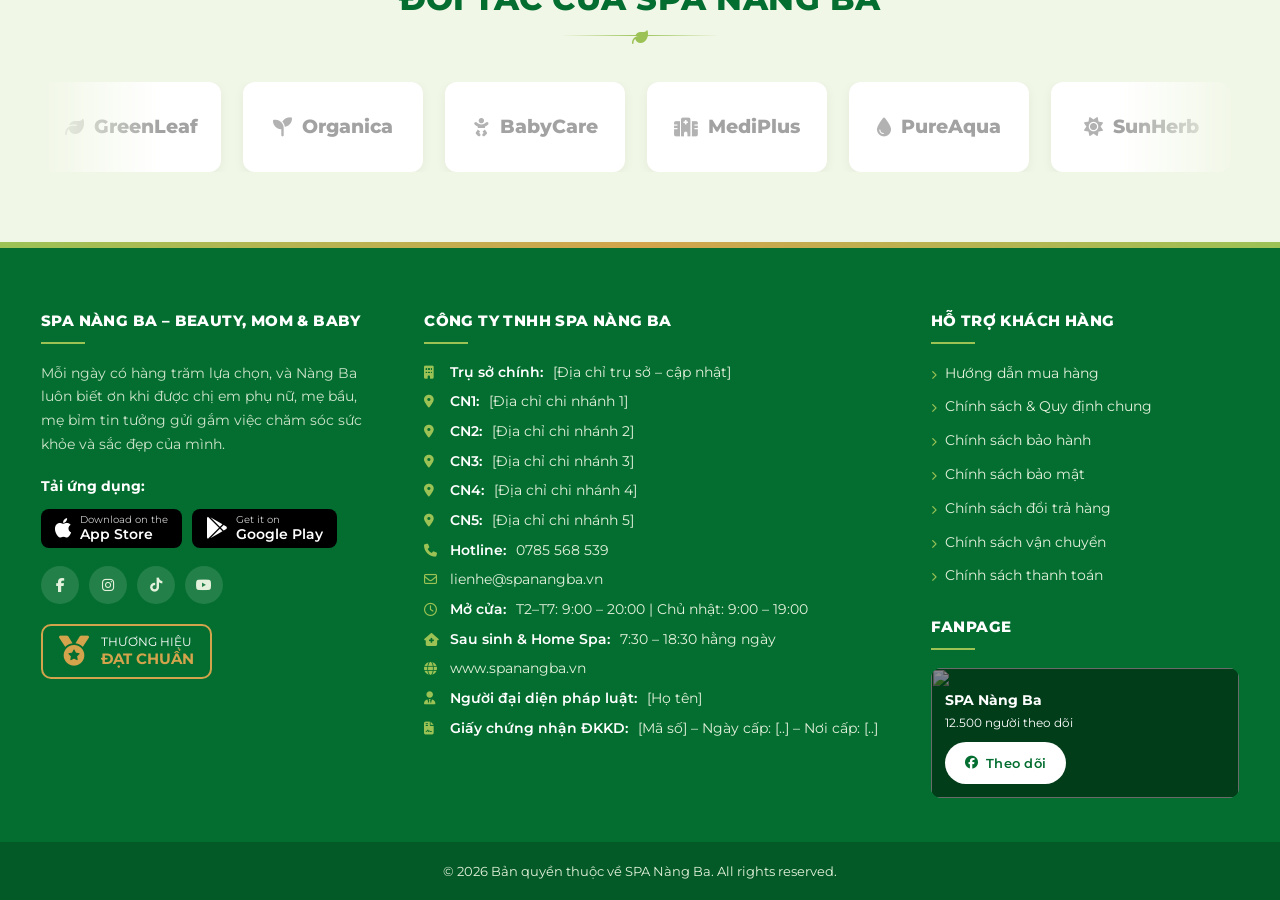
==== commit 498b91c0: "Chat với Nàng Ba 24/7: chatbot tư vấn thay nút Chat Zalo - Khung chat trả lời dịch vụ, giá, sản phẩm" ====
--- a/index.html
+++ b/index.html
@@ -77,8 +77,8 @@
             <li><a href="#san-pham-khac">Sản phẩm khác</a></li>
           </ul>
         </li>
-        <li><a href="#" data-page="training">Đào tạo</a></li>
-        <li><a href="#" data-open="partnerModal">Hợp tác</a></li>
+        <li><a href="#dao-tao" data-nav="train">Đào tạo</a></li>
+        <li><a href="#hop-tac" data-nav="partner">Hợp tác</a></li>
         <li class="has-sub">
           <a href="#news">Tin tức <i class="fa-solid fa-chevron-down"></i></a>
           <ul class="submenu">
@@ -359,6 +359,27 @@
     </div>
   </section>
 </div>
+
+<!-- =====================================================
+     TRANG ĐẶT LỊCH (#dat-lich) – nội dung do vua-connect.js dựng
+====================================================== -->
+<div class="book-page" id="bookPage" hidden>
+  <section class="page-hero" style="--bg:url('https://images.unsplash.com/photo-1544161515-4ab6ce6db874?w=1920&q=70')">
+    <div class="container page-hero-inner">
+      <div>
+        <h1>Đặt lịch hẹn</h1>
+        <nav class="breadcrumb" aria-label="Đường dẫn"><a href="#top">Trang chủ</a><span>/</span><span>Đặt lịch trực tuyến</span></nav>
+      </div>
+    </div>
+  </section>
+  <div class="container bk-wrap" id="bookRoot"></div>
+</div>
+
+<!-- TRANG ĐÀO TẠO (#dao-tao) – landing Học viện Nàng Ba, nội dung do training.js dựng từ COURSES (data.js) -->
+<div class="train-page" id="trainPage" hidden></div>
+
+<!-- TRANG HỢP TÁC (#hop-tac) – landing hợp tác cùng Nàng Ba, nội dung do partner.js dựng từ PARTNER_PROGRAMS (data.js) -->
+<div class="train-page" id="partnerPage" hidden></div>
 
 <!-- =====================================================
      FOOTER
@@ -435,10 +456,7 @@
 
 <button class="book-float" data-open="bookingModal"><i class="fa-regular fa-calendar-check"></i> Đặt lịch</button>
 
-<a class="zalo-chat" href="https://zalo.me/0325637863" target="_blank" rel="noopener" aria-label="Chat Zalo với SPA Nàng Ba – 0325 637 863">
-  <span class="zc-tip">Chat Zalo với Nàng Ba<b>0325 637 863</b></span>
-  <span class="zc-ic">Zalo</span>
-</a>
+<!-- Chat với Nàng Ba 24/7: khung chat do chatbot.js dựng (góc phải) -->
 
 <button class="back-top" id="backTop" aria-label="Lên đầu trang"><i class="fa-solid fa-chevron-up"></i></button>
 
@@ -454,30 +472,6 @@
       <button class="btn btn-primary" aria-label="Tìm"><i class="fa-solid fa-magnifying-glass"></i></button>
     </form>
     <div class="search-results" id="searchResults"></div>
-  </div>
-</div>
-
-<!-- Tư vấn hợp tác -->
-<div class="overlay" id="partnerModal">
-  <div class="modal-box">
-    <button class="close-x" data-close aria-label="Đóng">&times;</button>
-    <div class="modal-side" style="background-image:url('https://images.unsplash.com/photo-1600948836101-f9ffda59d250?w=700&q=80')">
-      <div><h3>Tư vấn hợp tác</h3><p>Cùng Nàng Ba lan tỏa giá trị chăm sóc mẹ & bé đến mọi miền.</p></div>
-    </div>
-    <form class="modal-form" id="partnerForm">
-      <h3>Tư vấn hợp tác</h3>
-      <label>Họ và tên <b>*</b><input type="text" name="name" required></label>
-      <label>Điện thoại <b>*</b><input type="tel" name="phone" required pattern="[0-9 +.]{9,14}"></label>
-      <label>Địa chỉ<input type="text" name="address"></label>
-      <fieldset>
-        <legend>Chọn mục bạn mong muốn hợp tác cùng Nàng Ba <b>*</b></legend>
-        <label class="radio"><input type="radio" name="type" value="Đào tạo & Quản lý" required> ĐÀO TẠO & QUẢN LÝ</label>
-        <label class="radio"><input type="radio" name="type" value="Khởi nghiệp"> KHỞI NGHIỆP</label>
-        <label class="radio"><input type="radio" name="type" value="Phân phối"> PHÂN PHỐI</label>
-        <label class="radio"><input type="radio" name="type" value="Đầu tư"> ĐẦU TƯ</label>
-      </fieldset>
-      <button type="submit" class="btn btn-primary btn-block">Gửi thông tin</button>
-    </form>
   </div>
 </div>
 
@@ -499,32 +493,6 @@
       </div>
       <div class="branch-map"><iframe id="branchMap" title="Bản đồ" loading="lazy"></iframe></div>
     </div>
-  </div>
-</div>
-
-<!-- Đặt lịch -->
-<div class="overlay" id="bookingModal">
-  <div class="modal-box">
-    <button class="close-x" data-close aria-label="Đóng">&times;</button>
-    <div class="modal-side" style="background-image:url('https://images.unsplash.com/photo-1544161515-4ab6ce6db874?w=700&q=80')">
-      <div><h3>Đặt lịch hẹn</h3><p>Giảm 20% cho khách hàng lần đầu trải nghiệm. Nàng Ba sẽ gọi xác nhận trong 15 phút.</p></div>
-    </div>
-    <form class="modal-form" id="bookingForm">
-      <h3>Thông tin đặt lịch</h3>
-      <label>Họ và tên <b>*</b><input type="text" name="name" required></label>
-      <label>Số điện thoại <b>*</b><input type="tel" name="phone" required pattern="[0-9 +.]{9,14}"></label>
-      <label>Dịch vụ <b>*</b><select name="service" id="bookingService" required></select></label>
-      <label>Chi nhánh <b>*</b><select name="branch" id="bookingBranch" required></select></label>
-      <div class="row2">
-        <label>Ngày <b>*</b><input type="date" name="date" id="bookingDate" required></label>
-        <label>Giờ <b>*</b><input type="time" name="time" min="07:30" max="20:00" required></label>
-      </div>
-      <label>Email (nhận xác nhận)<input type="email" name="email" placeholder="Không bắt buộc"></label>
-      <label>Ghi chú<textarea name="note" rows="2" placeholder="Tuần thai, số ngày sau sinh, tình trạng sức khỏe..."></textarea></label>
-      <p class="bk-cart" id="bookingCart" hidden></p>
-      <button type="submit" class="btn btn-primary btn-block">Xác nhận đặt lịch</button>
-      <p class="bk-note">Không cần trả trước. Chuyển khoản ngay sau khi đặt được <b>giảm 20%</b>.</p>
-    </form>
   </div>
 </div>
 
@@ -608,5 +576,8 @@
 <script src="data.js"></script>
 <script src="script.js"></script>
 <script src="vua-connect.js"></script>
+<script src="training.js"></script>
+<script src="partner.js"></script>
+<script src="chatbot.js"></script>
 </body>
 </html>
--- a/style.css
+++ b/style.css
@@ -774,3 +774,197 @@
 .zalo-chat:hover .zc-ic { transform: scale(1.06); }
 @keyframes zc-pulse { 0%, 100% { box-shadow: 0 6px 18px rgba(0,104,255,.45), 0 0 0 0 rgba(0,104,255,.35); } 60% { box-shadow: 0 6px 18px rgba(0,104,255,.45), 0 0 0 14px rgba(0,104,255,0); } }
 @media (max-width: 600px) { .zalo-chat .zc-tip { display: none; } }
+
+/* =====================================================
+   TRANG ĐẶT LỊCH (#dat-lich)
+====================================================== */
+.bk-wrap { padding-top: 36px; padding-bottom: 64px; }
+.bk-grid { display: grid; grid-template-columns: minmax(0, 1fr) 380px; gap: 24px; align-items: start; }
+.bk-main { display: grid; gap: 18px; min-width: 0; }
+.bk-card { background: #fff; border: 1px solid var(--line); border-radius: 18px; padding: 22px 24px; box-shadow: 0 6px 20px rgba(4, 110, 48, .06); }
+.bk-h { display: flex; gap: 12px; align-items: center; margin-bottom: 16px; }
+.bk-h h2 { font-family: 'Playfair Display', serif; font-size: 22px; color: var(--green); line-height: 1.2; }
+.bk-h p { font-size: 13px; color: var(--muted); margin-top: 2px; }
+.bk-n { flex: none; width: 34px; height: 34px; border-radius: 50%; display: grid; place-items: center; color: #fff; font-weight: 700; background: linear-gradient(135deg, var(--green), var(--lime)); }
+.bk-row3 { display: grid; grid-template-columns: .6fr 1.2fr 1.2fr; gap: 12px 14px; }
+.bk-f { display: grid; gap: 5px; font-size: 13px; font-weight: 600; color: var(--text); }
+.bk-f b { color: var(--red); }
+.bk-f input, .bk-f select, .bk-f textarea, .bk-add { width: 100%; border: 1px solid #dfe7d6; border-radius: 10px; padding: 10px 12px; font: 400 14px var(--font); background: #fbfdf8; color: var(--text); }
+.bk-f input:focus, .bk-f select:focus, .bk-f textarea:focus, .bk-add:focus { outline: 2px solid var(--lime); border-color: var(--green-2); }
+.bk-add { margin-top: 10px; cursor: pointer; color: var(--green); font-weight: 600; }
+.bk-empty { border: 1px dashed #cfe0bd; border-radius: 10px; padding: 12px 14px; font-size: 13.5px; color: var(--muted); }
+.bk-empty a { color: var(--green-2); font-weight: 600; }
+.bk-item { display: grid; grid-template-columns: 1fr auto auto; gap: 12px; align-items: center; background: var(--bg-soft); border-radius: 12px; padding: 10px 12px; margin-bottom: 8px; }
+.bk-item b { display: block; font-size: 14px; } .bk-item small { color: var(--muted); font-size: 12px; }
+.bk-item span { font-weight: 700; color: var(--green); }
+.bk-item button { width: 28px; height: 28px; border-radius: 50%; border: 0; background: #fff; color: var(--red); font-size: 18px; cursor: pointer; }
+.bk-prods { display: grid; grid-template-columns: repeat(3, minmax(0, 1fr)); gap: 10px; }
+.bk-prod { display: flex; justify-content: space-between; gap: 8px; align-items: center; border: 1px solid var(--line); border-radius: 12px; padding: 10px 12px; }
+.bk-prod b { display: block; font-size: 13px; line-height: 1.35; } .bk-prod small { color: var(--muted); font-size: 12px; }
+.bk-qty { display: flex; align-items: center; gap: 6px; flex: none; }
+.bk-qty button { width: 26px; height: 26px; border-radius: 8px; border: 1px solid #cfe0bd; background: #fff; color: var(--green); font-weight: 700; cursor: pointer; }
+.bk-qty button:disabled { opacity: .35; cursor: default; }
+.bk-qty span { min-width: 16px; text-align: center; font-weight: 700; }
+.bk-chips { display: flex; flex-wrap: wrap; gap: 8px; margin-bottom: 14px; }
+.bk-chip { border: 1px solid #cfe0bd; background: #fff; color: var(--text); border-radius: 30px; padding: 7px 14px; font: 600 13px var(--font); cursor: pointer; }
+.bk-chip i { color: var(--green-2); }
+.bk-chip.on { background: var(--green); border-color: var(--green); color: #fff; } .bk-chip.on i { color: #fff; }
+.bk-days { display: flex; gap: 8px; overflow-x: auto; padding-bottom: 6px; margin-bottom: 12px; }
+.bk-day { flex: none; width: 62px; border: 1px solid var(--line); background: #fff; border-radius: 12px; padding: 6px 0; display: grid; text-align: center; cursor: pointer; font-family: var(--font); color: var(--text); }
+.bk-day small { font-size: 11px; color: var(--muted); } .bk-day b { font-size: 20px; line-height: 1.2; }
+.bk-day.on { background: linear-gradient(135deg, var(--green), var(--green-2)); border-color: var(--green); color: #fff; } .bk-day.on small { color: #e6f4da; }
+.bk-slots { display: grid; grid-template-columns: repeat(auto-fill, minmax(78px, 1fr)); gap: 8px; }
+.bk-slot { border: 1px solid var(--line); background: #fff; border-radius: 10px; padding: 8px 0; font: 600 13.5px var(--font); color: var(--text); cursor: pointer; }
+.bk-slot:hover:not(:disabled) { border-color: var(--green-2); color: var(--green); }
+.bk-slot.on { background: var(--green); border-color: var(--green); color: #fff; }
+.bk-slot.off { opacity: .35; text-decoration: line-through; cursor: not-allowed; background: #f4f4f4; }
+.bk-staff { display: grid; grid-template-columns: repeat(auto-fill, minmax(140px, 1fr)); gap: 10px; margin-bottom: 14px; }
+.bk-st { border: 1px solid var(--line); background: #fff; border-radius: 14px; padding: 14px 8px; display: grid; justify-items: center; gap: 4px; cursor: pointer; font-family: var(--font); color: var(--text); }
+.bk-st .av { width: 40px; height: 40px; border-radius: 50%; display: grid; place-items: center; color: #fff; font-weight: 700; background: linear-gradient(135deg, var(--green-2), var(--lime)); }
+.bk-st b { font-size: 14px; } .bk-st small { font-size: 11.5px; color: var(--muted); text-align: center; }
+.bk-st.on { border: 2px solid var(--green); background: var(--bg-soft); }
+.bk-side { position: sticky; top: calc(var(--header-h) + 16px); background: #fff; border: 1px solid var(--line); border-radius: 18px; padding: 22px; box-shadow: var(--shadow); }
+.bk-side h3 { font-family: 'Playfair Display', serif; color: var(--green); font-size: 21px; margin-bottom: 6px; }
+.bk-side h4 { font-size: 11.5px; letter-spacing: 1px; text-transform: uppercase; color: var(--green-2); margin: 14px 0 4px; }
+.bk-sr { display: flex; justify-content: space-between; gap: 12px; font-size: 13.5px; padding: 3px 0; }
+.bk-sr span:last-child { text-align: right; font-weight: 600; } .bk-sr i { color: var(--muted); font-weight: 400; }
+.bk-mut { font-size: 13px; color: var(--muted); }
+.bk-tot { border-top: 1px dashed #cfe0bd; margin: 14px 0; padding-top: 10px; }
+.bk-sr.big { font-size: 17px; margin-top: 4px; } .bk-sr.big b { color: var(--red); font-size: 20px; }
+.bk-side .bk-note { background: var(--bg-soft); border-radius: 10px; padding: 10px 12px; margin-top: 12px; text-align: left; font-size: 12.5px; line-height: 1.55; }
+@media (max-width: 980px) { .bk-grid { grid-template-columns: 1fr; } .bk-side { position: static; } .bk-prods { grid-template-columns: repeat(2, minmax(0, 1fr)); } }
+@media (max-width: 600px) { .bk-row3, .bk-prods { grid-template-columns: 1fr; } .bk-card { padding: 18px 16px; } }
+.bk-card, .bk-days, .bk-slots { min-width: 0; max-width: 100%; }
+.on-book .book-float { display: none; }
+
+/* =====================================================
+   TRANG ĐÀO TẠO – HỌC VIỆN NÀNG BA (#dao-tao)
+====================================================== */
+.tr-hero { background: linear-gradient(100deg, rgba(4, 70, 30, .92) 0%, rgba(4, 110, 48, .78) 55%, rgba(4, 110, 48, .35) 100%), url('https://images.unsplash.com/photo-1600334089648-b0d9d3028eb2?w=1920&q=70') center/cover; color: #fff; }
+.tr-hero-in { padding: 90px 0 80px; max-width: 1180px; }
+.tr-hero-in > div { max-width: 720px; }
+.tr-eyebrow { display: inline-block; background: var(--lime); color: var(--green); font-weight: 800; letter-spacing: 2px; font-size: 12px; padding: 6px 14px; border-radius: 30px; }
+.tr-hero h1 { font-size: clamp(28px, 4vw, 46px); line-height: 1.2; margin: 18px 0 14px; font-weight: 800; }
+.tr-hero h1 em { font-style: normal; color: var(--lime-soft); }
+.tr-hero p { font-size: 16px; opacity: .92; max-width: 640px; }
+.tr-cta { display: flex; flex-wrap: wrap; gap: 12px; margin: 26px 0 22px; }
+.tr-ghost { border: 2px solid #fff; color: #fff; background: transparent; }
+.tr-ghost:hover { background: #fff; color: var(--green); }
+.tr-badges { list-style: none; display: flex; flex-wrap: wrap; gap: 10px 22px; font-weight: 600; font-size: 14px; }
+.tr-badges i { color: var(--lime); margin-right: 6px; }
+.tr-sec { padding: 70px 0; }
+.tr-soft { background: var(--bg-soft); }
+.tr-why { display: grid; grid-template-columns: repeat(3, minmax(0, 1fr)); gap: 18px; }
+.tr-why-i { background: #fff; border: 1px solid var(--line); border-radius: 16px; padding: 24px; transition: .3s; }
+.tr-why-i:hover { box-shadow: var(--shadow); transform: translateY(-3px); }
+.tr-why-i span { width: 52px; height: 52px; border-radius: 14px; display: grid; place-items: center; background: var(--bg-soft); color: var(--green); font-size: 22px; margin-bottom: 14px; }
+.tr-why-i h4 { color: var(--green); font-size: 16.5px; margin-bottom: 6px; }
+.tr-why-i p { font-size: 14px; color: var(--muted); }
+.tr-courses { display: grid; grid-template-columns: repeat(3, minmax(0, 1fr)); gap: 22px; }
+.tr-course { background: #fff; border-radius: 18px; overflow: hidden; box-shadow: 0 8px 24px rgba(4, 110, 48, .08); display: flex; flex-direction: column; }
+.tr-img { aspect-ratio: 16 / 10; background: center/cover; position: relative; }
+.tr-img span { position: absolute; left: 14px; top: 14px; background: var(--green); color: #fff; font-size: 12px; font-weight: 700; padding: 4px 12px; border-radius: 20px; }
+.tr-cbody { padding: 20px; display: flex; flex-direction: column; gap: 10px; flex: 1; }
+.tr-cbody h3 { color: var(--green); font-size: 18px; line-height: 1.35; }
+.tr-cbody p { font-size: 14px; color: var(--muted); }
+.tr-meta { list-style: none; display: grid; gap: 4px; font-size: 13.5px; font-weight: 600; }
+.tr-meta i { color: var(--green-2); width: 20px; }
+.tr-meta.big { font-size: 15px; margin: 12px 0; }
+.tr-acts { display: flex; gap: 10px; margin-top: auto; padding-top: 6px; }
+.tr-acts .btn { flex: 1; }
+.tr-steps { list-style: none; display: grid; grid-template-columns: repeat(3, minmax(0, 1fr)); gap: 18px; counter-reset: s; }
+.tr-steps li { position: relative; border: 1px dashed #bcd8a3; border-radius: 16px; padding: 22px 20px 20px 74px; background: #fff; }
+.tr-steps b { position: absolute; left: 20px; top: 20px; width: 40px; height: 40px; border-radius: 50%; display: grid; place-items: center; color: #fff; font-size: 17px; background: linear-gradient(135deg, var(--green), var(--lime)); }
+.tr-steps h4 { color: var(--green); font-size: 16px; margin-bottom: 4px; }
+.tr-steps p { font-size: 14px; color: var(--muted); }
+.tr-team { display: grid; grid-template-columns: repeat(5, minmax(0, 1fr)); gap: 16px; }
+.tr-mem { background: #fff; border-radius: 16px; padding: 18px 14px; text-align: center; }
+.tr-mem img { width: 96px; height: 96px; border-radius: 50%; object-fit: cover; margin: 0 auto 10px; border: 3px solid var(--lime-soft); }
+.tr-mem h4 { font-size: 14.5px; color: var(--green); }
+.tr-mem small { display: block; font-weight: 600; font-size: 12.5px; color: var(--gold); margin: 2px 0 6px; }
+.tr-mem p { font-size: 13px; color: var(--muted); }
+.tr-job { display: grid; grid-template-columns: 1.1fr 1fr; gap: 40px; align-items: center; }
+.tr-job h2 { color: var(--green); font-size: 28px; margin-bottom: 18px; }
+.tr-job ul { list-style: none; display: grid; gap: 16px; margin-bottom: 22px; }
+.tr-job li { display: flex; gap: 14px; }
+.tr-job li > i { flex: none; width: 44px; height: 44px; border-radius: 12px; display: grid; place-items: center; background: var(--bg-soft); color: var(--green); font-size: 18px; }
+.tr-job li b { display: block; color: var(--text); } .tr-job li span { font-size: 14px; color: var(--muted); }
+.tr-job-img { min-height: 360px; border-radius: 20px; background: center/cover; box-shadow: var(--shadow); }
+.tr-faqform { display: grid; grid-template-columns: 1.1fr 1fr; gap: 40px; align-items: start; }
+.tr-faq details { background: #fff; border-radius: 12px; padding: 14px 18px; margin-bottom: 10px; border: 1px solid var(--line); }
+.tr-faq summary { cursor: pointer; font-weight: 700; color: var(--green); list-style: none; position: relative; padding-right: 24px; }
+.tr-faq summary::after { content: '+'; position: absolute; right: 0; top: -2px; font-size: 20px; color: var(--green-2); }
+.tr-faq details[open] summary::after { content: '−'; }
+.tr-faq p { margin-top: 8px; font-size: 14px; color: var(--muted); }
+.tr-form { background: #fff; border-radius: 20px; padding: 26px; box-shadow: var(--shadow); display: grid; gap: 12px; border-top: 5px solid var(--green); }
+.tr-form h3 { color: var(--green); font-size: 22px; } .tr-form > p { font-size: 13.5px; color: var(--muted); margin-top: -6px; }
+.tr-form label { display: grid; gap: 5px; font-size: 13px; font-weight: 600; }
+.tr-form label b { color: var(--red); }
+.tr-form input, .tr-form select, .tr-form textarea { border: 1px solid #dfe7d6; border-radius: 10px; padding: 10px 12px; font: 400 14px var(--font); background: #fbfdf8; width: 100%; }
+.tr-2 { display: grid; grid-template-columns: 1fr 1fr; gap: 12px; }
+.tr-out { list-style: none; display: grid; gap: 8px; margin-bottom: 16px; }
+.tr-out i { color: var(--green-2); margin-right: 8px; }
+@media (max-width: 980px) { .tr-why, .tr-courses, .tr-steps { grid-template-columns: repeat(2, minmax(0, 1fr)); } .tr-team { grid-template-columns: repeat(3, minmax(0, 1fr)); } .tr-job, .tr-faqform { grid-template-columns: 1fr; } }
+@media (max-width: 600px) { .tr-why, .tr-courses, .tr-steps, .tr-2 { grid-template-columns: 1fr; } .tr-team { grid-template-columns: repeat(2, minmax(0, 1fr)); } .tr-hero-in { padding: 60px 0 50px; } .tr-sec { padding: 50px 0; } }
+
+/* =====================================================
+   TRANG HỢP TÁC (#hop-tac) – dùng chung .tr-* của trang Đào tạo
+====================================================== */
+.pt-hero { background: linear-gradient(100deg, rgba(4, 70, 30, .92) 0%, rgba(4, 110, 48, .78) 55%, rgba(4, 110, 48, .35) 100%), url('https://images.unsplash.com/photo-1600948836101-f9ffda59d250?w=1920&q=70') center/cover; }
+.pt-models { grid-template-columns: repeat(4, minmax(0, 1fr)); }
+.tr-out.sm { font-size: 13px; gap: 6px; margin: 0; }
+.tr-out.sm i { font-size: 12px; }
+.pt-sup { display: grid; grid-template-columns: repeat(6, minmax(0, 1fr)); gap: 14px; }
+.pt-sup > div { background: #fff; border: 1px solid var(--line); border-radius: 16px; padding: 22px 12px; text-align: center; display: grid; justify-items: center; gap: 10px; }
+.pt-sup span { width: 56px; height: 56px; border-radius: 50%; display: grid; place-items: center; font-size: 22px; color: #fff; background: linear-gradient(135deg, var(--green), var(--lime)); }
+.pt-sup b { font-size: 14px; color: var(--green); }
+.pt-call { margin-top: 16px; font-weight: 600; } .pt-call i { color: var(--green-2); margin-right: 6px; } .pt-call a { color: var(--red); }
+.pt-types { border: 0; display: grid; grid-template-columns: 1fr 1fr; gap: 8px; }
+.pt-types legend { font-size: 13px; font-weight: 600; margin-bottom: 6px; } .pt-types legend b { color: var(--red); }
+.pt-types label { display: flex !important; align-items: center; gap: 8px; border: 1px solid #dfe7d6; border-radius: 10px; padding: 10px 12px; cursor: pointer; font-weight: 600; font-size: 13px; }
+.pt-types label i { color: var(--green-2); }
+.pt-types label:has(input:checked) { border-color: var(--green); background: var(--bg-soft); }
+.pt-types input { width: auto !important; accent-color: var(--green); }
+@media (max-width: 980px) { .pt-models { grid-template-columns: repeat(2, minmax(0, 1fr)); } .pt-sup { grid-template-columns: repeat(3, minmax(0, 1fr)); } }
+@media (max-width: 600px) { .pt-models, .pt-types { grid-template-columns: 1fr; } .pt-sup { grid-template-columns: repeat(2, minmax(0, 1fr)); } }
+.pt-models .tr-acts { flex-direction: column; }
+
+/* =====================================================
+   CHAT VỚI NÀNG BA 24/7 (chatbot.js) – thay nút Chat Zalo
+====================================================== */
+.cb-fab { position: fixed; right: 18px; bottom: 82px; z-index: 96; display: flex; align-items: center; gap: 10px; border: 0; background: none; cursor: pointer; padding: 0; font-family: var(--font); }
+.cb-fab .cb-ic { width: 60px; height: 60px; border-radius: 50%; display: grid; place-items: center; color: #fff; font-size: 24px; background: linear-gradient(135deg, var(--green), var(--green-2)); box-shadow: 0 6px 18px rgba(4, 110, 48, .45); position: relative; animation: cb-pulse 2.4s infinite; }
+.cb-fab .cb-ic::after { content: ''; position: absolute; top: 4px; right: 4px; width: 12px; height: 12px; border-radius: 50%; background: #3ddc84; border: 2px solid #fff; }
+.cb-fab .cb-tip { background: #fff; color: var(--text); border-radius: 12px; padding: 7px 12px; font-size: 12.5px; line-height: 1.35; box-shadow: 0 6px 18px rgba(0, 0, 0, .12); display: grid; text-align: left; }
+.cb-fab .cb-tip b { color: var(--green); font-size: 14px; }
+.cb-fab.on .cb-tip { display: none; }
+@keyframes cb-pulse { 0%, 100% { box-shadow: 0 6px 18px rgba(4, 110, 48, .45), 0 0 0 0 rgba(0, 166, 80, .35); } 60% { box-shadow: 0 6px 18px rgba(4, 110, 48, .45), 0 0 0 14px rgba(0, 166, 80, 0); } }
+.cb-box { position: fixed; right: 18px; bottom: 154px; z-index: 97; width: 370px; max-width: calc(100vw - 24px); height: 560px; max-height: calc(100vh - 180px); background: #fff; border-radius: 18px; box-shadow: 0 18px 50px rgba(0, 0, 0, .22); display: flex; flex-direction: column; overflow: hidden; opacity: 0; visibility: hidden; transform: translateY(16px) scale(.97); transform-origin: bottom right; transition: .25s; }
+.cb-box.open { opacity: 1; visibility: visible; transform: none; }
+.cb-head { display: flex; align-items: center; gap: 10px; padding: 12px 14px; color: #fff; background: linear-gradient(135deg, var(--green), var(--green-2)); }
+.cb-av { width: 38px; height: 38px; border-radius: 50%; background: #fff; color: var(--green); display: grid; place-items: center; font-weight: 800; font-size: 13px; flex: none; }
+.cb-head > div { flex: 1; display: grid; line-height: 1.3; } .cb-head small { font-size: 12px; opacity: .9; }
+.cb-head small i { display: inline-block; width: 8px; height: 8px; border-radius: 50%; background: #3ddc84; margin-right: 5px; }
+.cb-zalo { background: #fff; color: #0068ff; font-weight: 800; font-size: 12px; border-radius: 20px; padding: 4px 10px; text-decoration: none; }
+.cb-head button { border: 0; background: none; color: #fff; font-size: 26px; line-height: 1; cursor: pointer; padding: 0 4px; }
+.cb-body { flex: 1; overflow-y: auto; padding: 14px; background: var(--bg-soft); display: flex; flex-direction: column; gap: 8px; }
+.cb-m { max-width: 86%; padding: 9px 12px; border-radius: 14px; font-size: 13.5px; line-height: 1.5; white-space: pre-line; }
+.cb-m.bot { background: #fff; align-self: flex-start; border-bottom-left-radius: 4px; box-shadow: 0 2px 6px rgba(0, 0, 0, .05); }
+.cb-m.me { background: var(--green); color: #fff; align-self: flex-end; border-bottom-right-radius: 4px; }
+.cb-m.cb-ok { border: 1px solid var(--lime); }
+.cb-acts { display: flex; flex-wrap: wrap; gap: 6px; margin-top: 8px; white-space: normal; }
+.cb-acts a, .cb-acts button { border: 1px solid var(--green-2); background: #fff; color: var(--green); border-radius: 20px; padding: 4px 11px; font: 600 12px var(--font); cursor: pointer; text-decoration: none; }
+.cb-typing { align-self: flex-start; background: #fff; border-radius: 14px; padding: 10px 14px; display: flex; gap: 4px; }
+.cb-typing i { width: 7px; height: 7px; border-radius: 50%; background: var(--green-2); animation: cb-dot 1s infinite; } .cb-typing i:nth-child(2) { animation-delay: .15s; } .cb-typing i:nth-child(3) { animation-delay: .3s; }
+@keyframes cb-dot { 0%, 100% { opacity: .3; transform: translateY(0); } 50% { opacity: 1; transform: translateY(-3px); } }
+.cb-lead { align-self: stretch; background: #fff; border: 1px solid var(--lime); border-radius: 14px; padding: 12px; display: grid; gap: 7px; }
+.cb-lead b { color: var(--green); font-size: 13.5px; }
+.cb-lead input { border: 1px solid #dfe7d6; border-radius: 9px; padding: 8px 10px; font: 400 13.5px var(--font); }
+.cb-lead button { border: 0; border-radius: 9px; padding: 9px; font: 700 13.5px var(--font); color: #fff; background: var(--green); cursor: pointer; }
+.cb-lead button:disabled { opacity: .6; }
+.cb-quick { display: flex; gap: 6px; overflow-x: auto; padding: 8px 12px; background: #fff; border-top: 1px solid var(--line); }
+.cb-quick button { flex: none; border: 1px solid #cfe0bd; background: #fff; color: var(--green); border-radius: 20px; padding: 5px 11px; font: 600 12px var(--font); cursor: pointer; white-space: nowrap; }
+.cb-in { display: flex; gap: 8px; padding: 10px 12px; border-top: 1px solid var(--line); background: #fff; }
+.cb-in input { flex: 1; border: 1px solid #dfe7d6; border-radius: 22px; padding: 9px 14px; font: 400 14px var(--font); }
+.cb-in button { width: 40px; height: 40px; border-radius: 50%; border: 0; color: #fff; background: var(--green); cursor: pointer; }
+@media (max-width: 600px) { .cb-fab .cb-tip { display: none; } .cb-box { right: 12px; bottom: 150px; height: 70vh; } }
